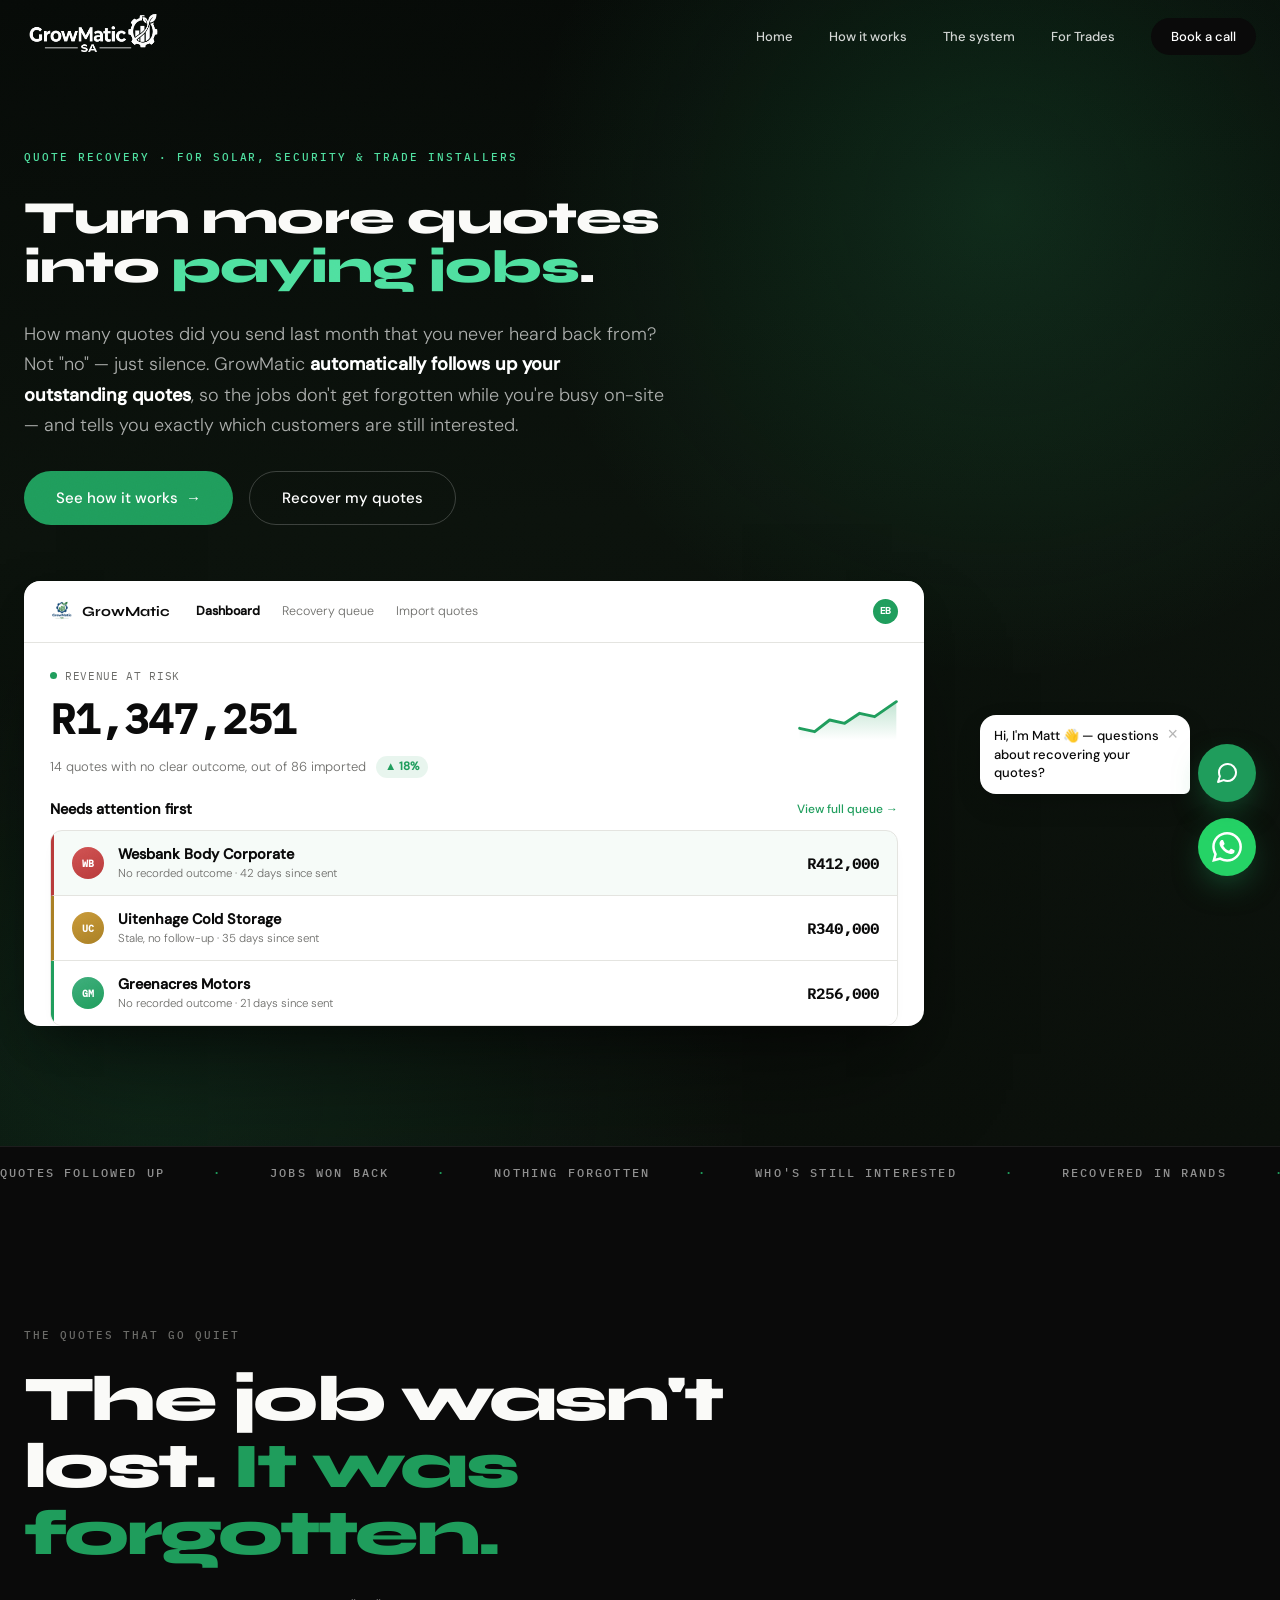
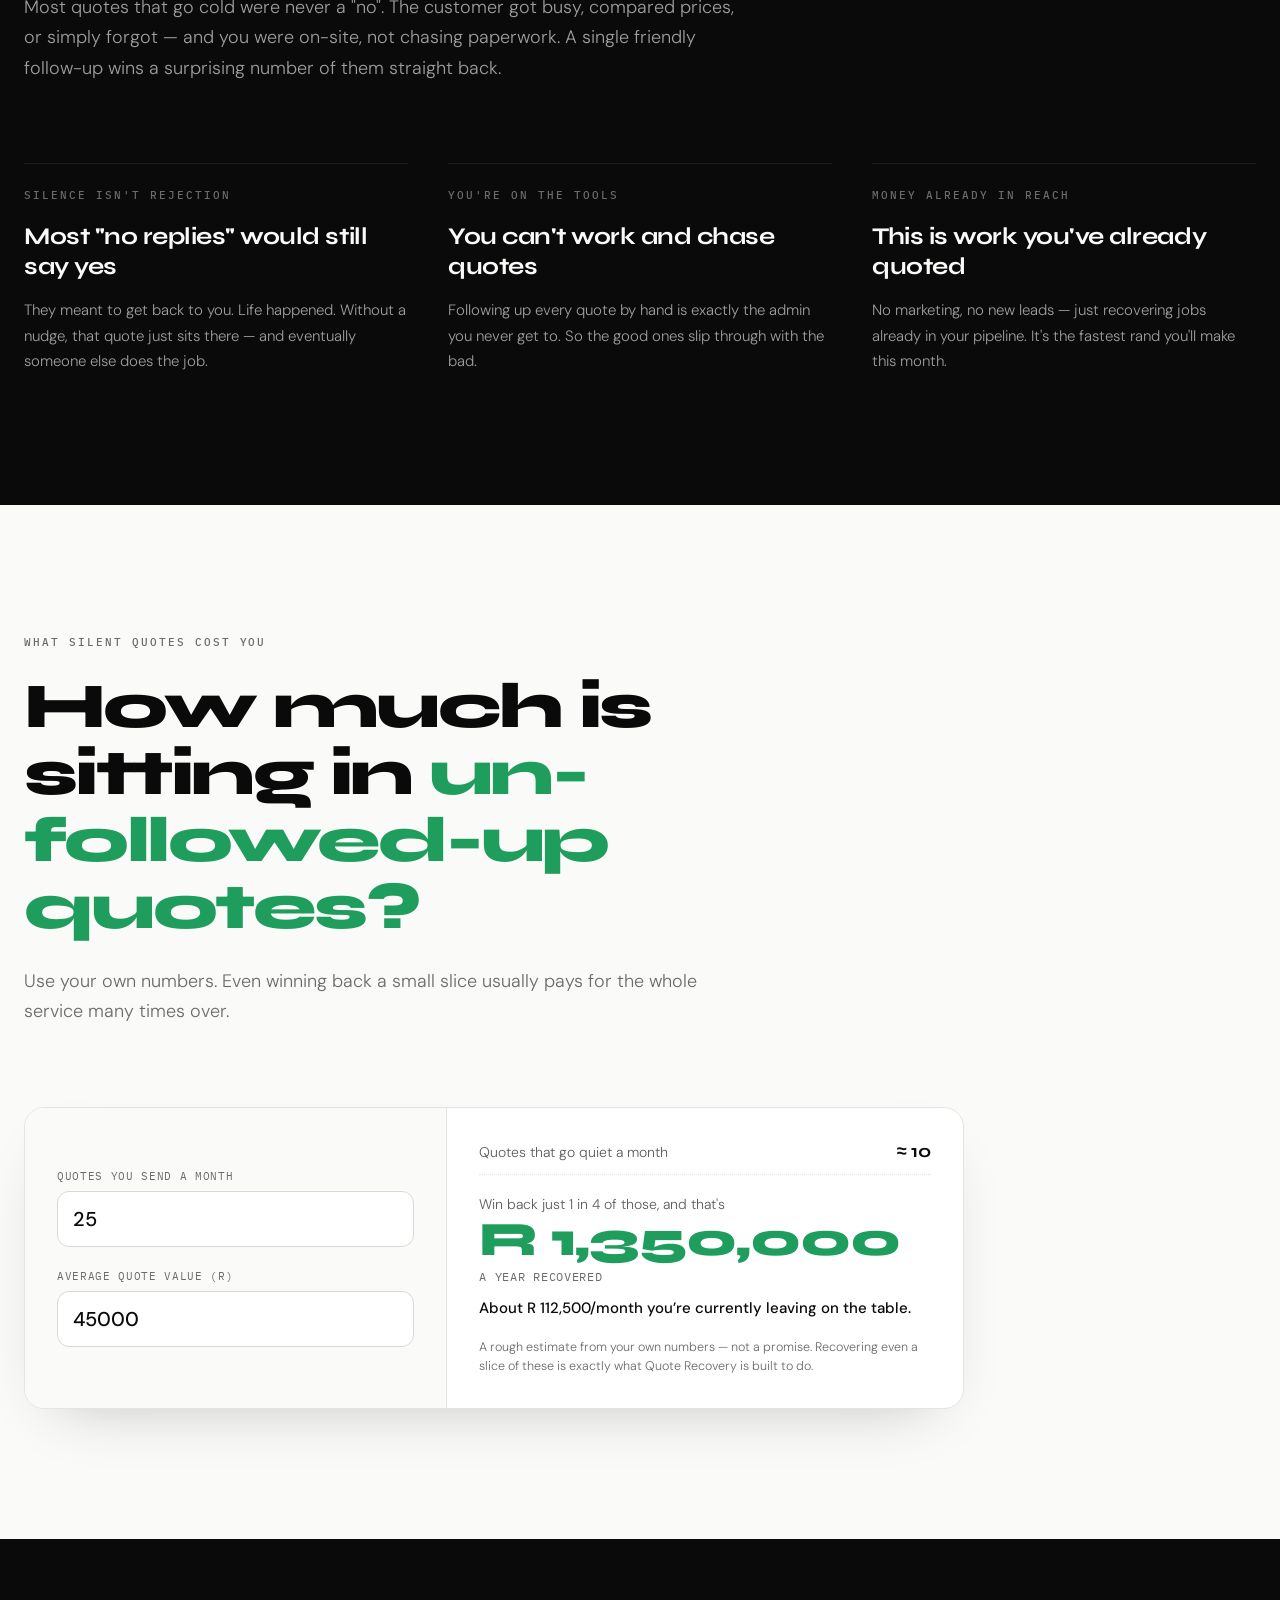
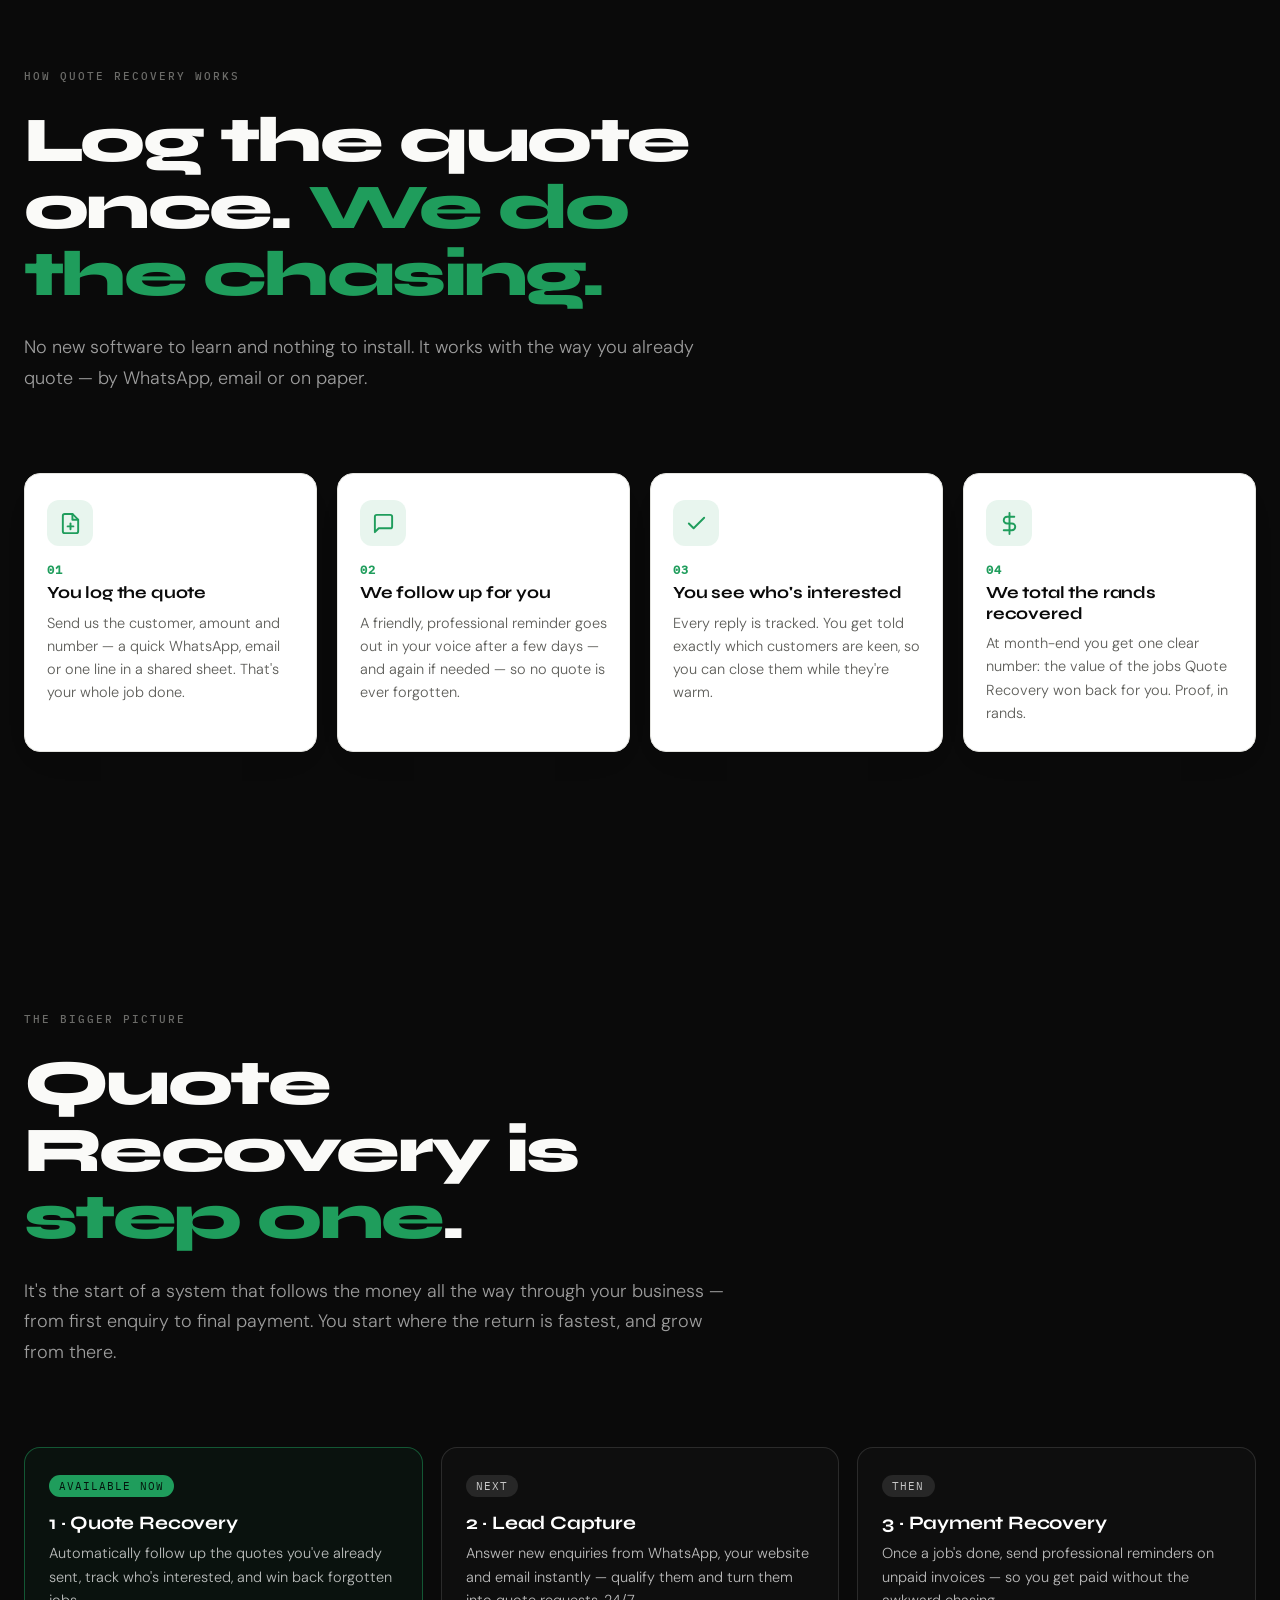
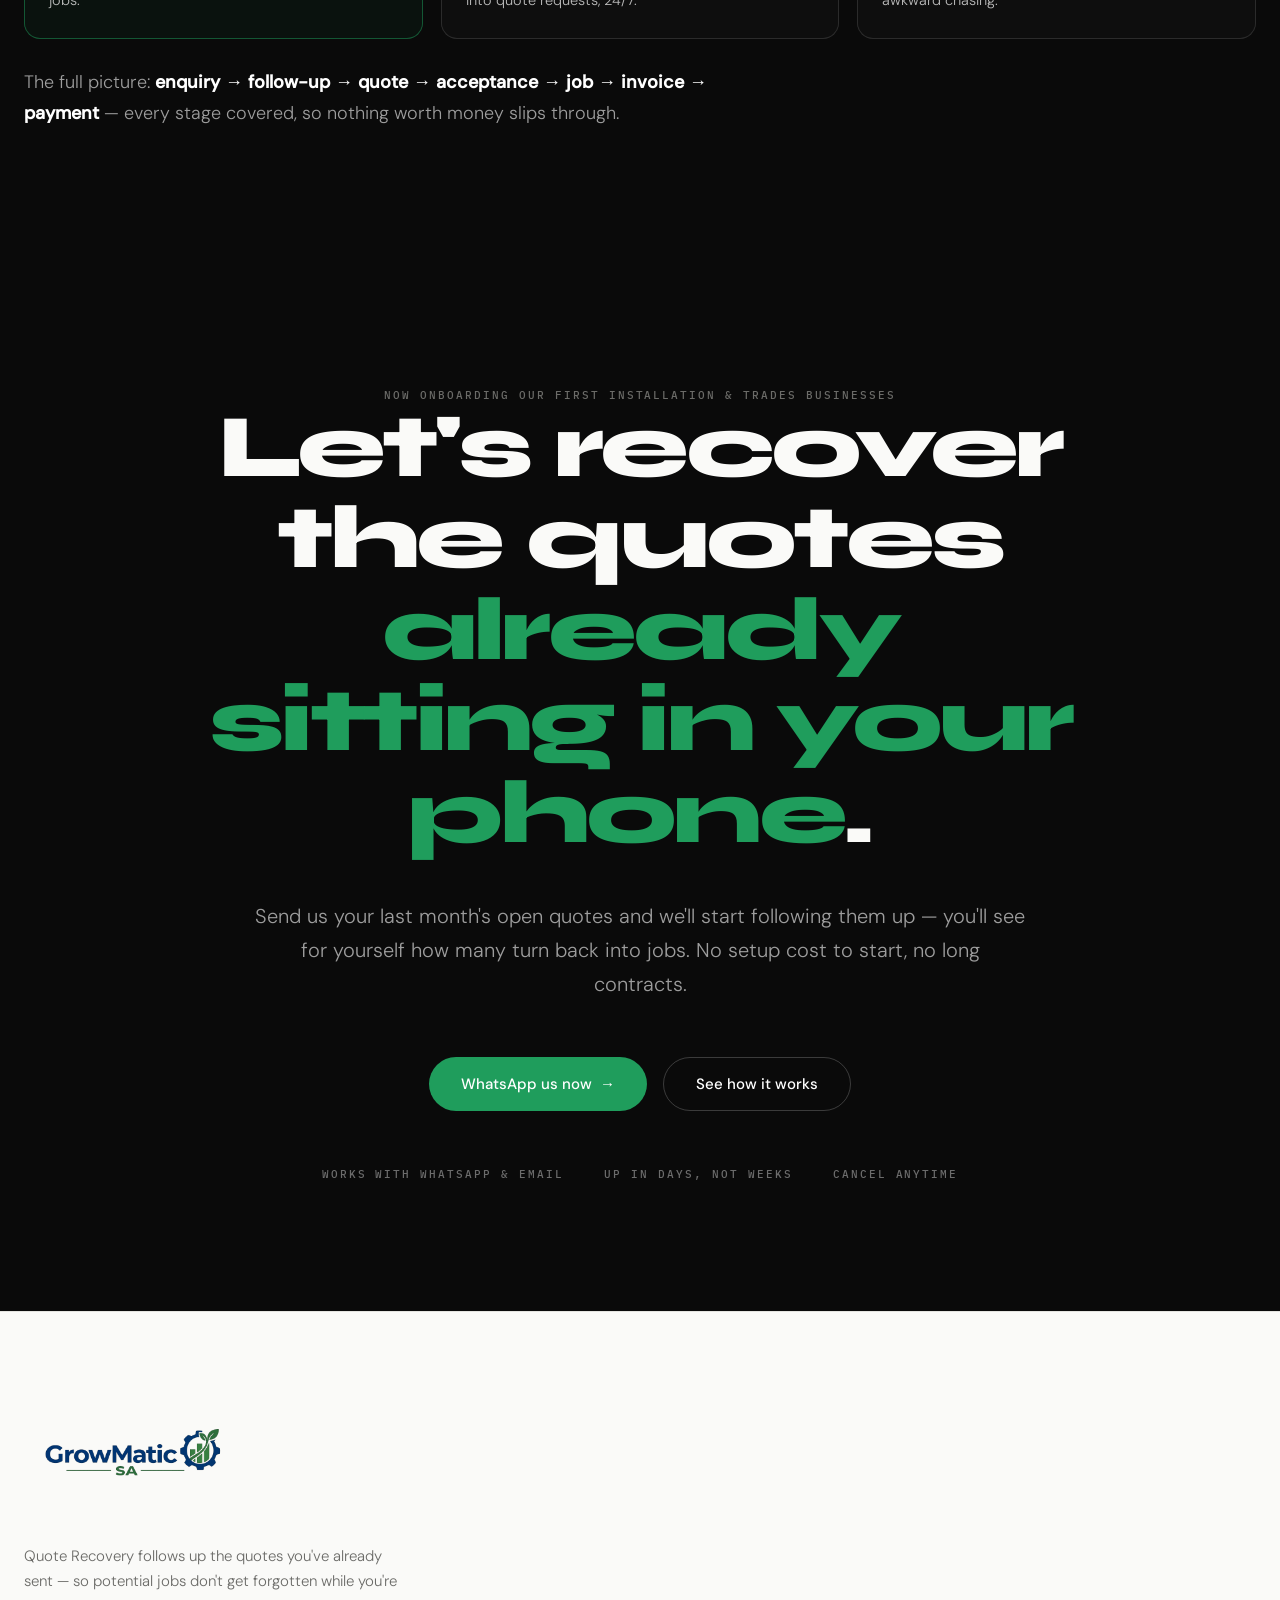
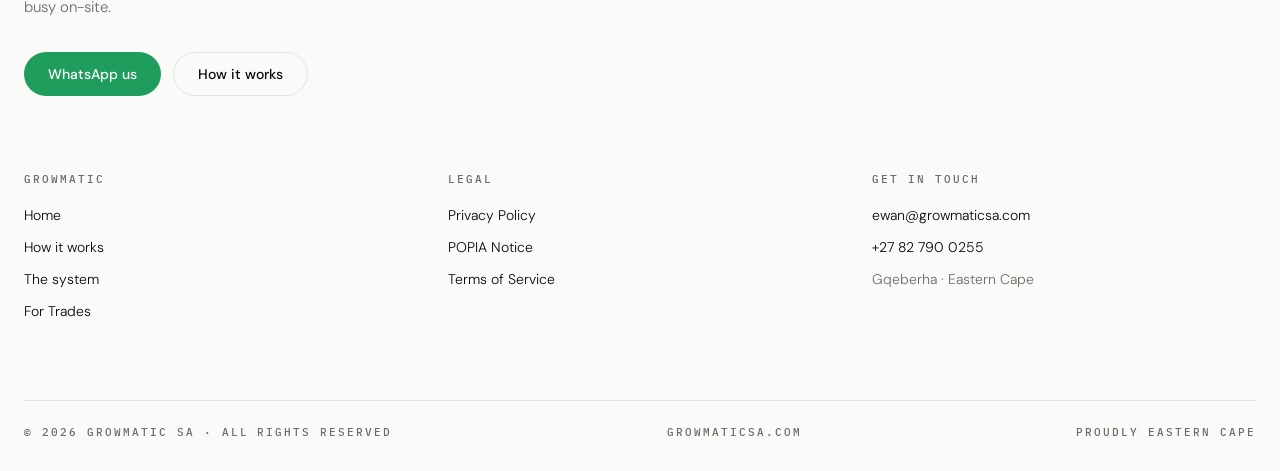
==== index.html @ 23cb5bc7 "Fix invisible bold text in hero subhead, lighten green accent on dark bg, add subtle float animation" ====
<!DOCTYPE html>
<html lang="en">
<head>
<meta charset="utf-8">
<meta name="viewport" content="width=device-width, initial-scale=1">
<title>GrowMatic SA — Turn More Quotes Into Paying Jobs</title>
<meta name="description" content="You send quotes and never hear back. GrowMatic automatically follows up your outstanding quotes so the jobs don't get forgotten while you're on-site — and shows you exactly which customers are still interested.">
<meta name="keywords" content="quote follow up, quote recovery, solar installer quotes, security CCTV quotes, gate automation quotes, air conditioning quotes, trades quotes South Africa, follow up unaccepted quotes, GrowMatic">
<link rel="canonical" href="https://growmaticsa.com/">
<meta property="og:title" content="Turn more quotes into paying jobs.">
<meta property="og:description" content="GrowMatic automatically follows up the quotes you've already sent — so potential jobs don't slip away while you're busy on-site.">
<meta property="og:type" content="website">
<meta property="og:url" content="https://growmaticsa.com/">
<meta property="og:image" content="https://growmaticsa.com/assets/logo-horizontal.png">
<meta property="og:image:width" content="1536">
<meta property="og:image:height" content="1024">
<meta name="twitter:card" content="summary_large_image">
<meta name="twitter:title" content="Turn more quotes into paying jobs.">
<meta name="twitter:description" content="GrowMatic automatically follows up the quotes you've already sent — so potential jobs don't slip away while you're busy on-site.">
<meta name="twitter:image" content="https://growmaticsa.com/assets/logo-horizontal.png">
<link rel="icon" href="assets/logo.png">
<link rel="stylesheet" href="styles.css?v=20260727a">
<style>
  /* Homepage-only additions (was quote-recovery-page-only). Everything else
     uses styles.css so it matches the rest of the site exactly. */

  /* Homepage hero: dark, moody base (was a flat pale-mint background) so the
     existing WebGL flow-field (#hero-canvas, soft emerald points) and the
     woven wave ribbon (#wave-canvas) actually read — both are near-invisible
     against a light background at the low alpha they're drawn with, which is
     why all that engineering was going unnoticed. A grain layer adds the
     textured, photographic depth a flat gradient can't. Scoped to .hero
     inside THIS page's own <style> tag only — trades.html has its own copy
     of the shared .hero/.hero-inner rules and is untouched by this. */
  .hero {
    background:
      radial-gradient(ellipse 55% 60% at 78% 18%, rgba(47,190,110,0.16), transparent 68%),
      radial-gradient(ellipse 65% 55% at 12% 96%, rgba(31,157,92,0.14), transparent 70%),
      linear-gradient(178deg, #060a07 0%, #0b120c 45%, #0a0f0a 100%);
  }
  .hero::after {
    content: ''; position: absolute; inset: 0; pointer-events: none; opacity: .05; mix-blend-mode: overlay;
    background-image: url("data:image/svg+xml;utf8,<svg xmlns='http://www.w3.org/2000/svg'><filter id='n'><feTurbulence type='fractalNoise' baseFrequency='0.85' numOctaves='2' stitchTiles='stitch'/></filter><rect width='100%25' height='100%25' filter='url(%23n)'/></svg>");
  }
  .hero .hero-inner { grid-template-columns: none; display: block; }
  .hero .hero-inner > div:first-child { max-width: 640px; display: block; }
  /* Lighter than the brand --green: the brand shade reads fine on the white
     dashboard card but is too close to the dark hero background for the
     eyebrow/accent text sitting directly on it. */
  .hero .eyebrow { color: #4fe0a0; }
  .hero .hero-inner h1 { font-size: clamp(1.9rem, 3.6vw, 3rem); letter-spacing: -0.02em; line-height: 1.07; color: var(--bg); }
  .hero .hero-inner h1 .accent { color: #4fe0a0; }
  .hero .hero-sub { font-size: 18px; margin-top: 26px; color: rgba(255,255,255,.66); }
  /* .hero-sub strong is var(--ink) (near-black) in styles.css, tuned for a
     light background elsewhere on the site — invisible against this hero's
     dark background (reported directly: "the black script... I can't see
     it"). */
  .hero .hero-sub strong { color: #fff; font-weight: 600; }
  .hero .hero-ctas { margin-top: 30px; }

  /* Nav reads dark-on-transparent by default (styles.css); before the user
     scrolls past this dark hero it needs to flip light. script.js already
     toggles a "scrolled" class at scrollY>20 for the existing blur/bg
     treatment, so this just piggybacks on that same class. Desktop only:
     below 860px the nav already forces an opaque --bg background regardless
     of scroll state (see styles.css's own mobile-nav comment), so the
     dark-ink logo/links there are already correct and must stay untouched. */
  @media (min-width: 861px) {
    .nav:not(.scrolled) .nav-logo img { filter: brightness(0) invert(1); }
    .nav:not(.scrolled) .nav-links > a:not(.btn-nav) { color: rgba(255,255,255,.82); }
  }

  .qsteps { display: grid; grid-template-columns: repeat(4, 1fr); gap: 20px; }
  .qstep { background: #fff; border: 1px solid #e4e4e0; border-radius: 16px; padding: 26px 22px; box-shadow: 0 14px 34px -24px rgba(10,10,10,.25); transition: transform .15s ease, box-shadow .15s ease; }
  .qstep:hover { transform: translateY(-3px); box-shadow: 0 24px 46px -26px rgba(10,10,10,.3); }
  .qstep .qico { width: 46px; height: 46px; border-radius: 12px; background: rgba(31,157,92,.1); display: flex; align-items: center; justify-content: center; color: #1f9d5c; margin-bottom: 16px; }
  .qstep .qico svg { width: 23px; height: 23px; }
  .qstep .qnum { font-family: 'IBM Plex Mono', monospace; font-size: 12px; color: #1f9d5c; font-weight: 600; letter-spacing: .08em; }
  .qstep h3 { font-family: 'Syne', sans-serif; font-weight: 700; font-size: 17px; margin: 6px 0 8px; color: #0a0a0a; letter-spacing: -.01em; line-height: 1.2; }
  .qstep p { margin: 0; color: #5c5c58; font-size: 14.5px; line-height: 1.6; }
  @media (max-width: 900px){ .qsteps { grid-template-columns: 1fr 1fr; } }
  @media (max-width: 560px){ .qsteps { grid-template-columns: 1fr; } }

  /* "Recovered" flag under the hero phone conversation */
  .recovered-flag { display: inline-flex; align-items: center; gap: 8px; margin-top: 14px; font-family: 'IBM Plex Mono', monospace; font-size: 12px; letter-spacing: .06em; text-transform: uppercase; color: #1f9d5c; background: rgba(31,157,92,.12); border: 1px solid rgba(31,157,92,.28); border-radius: 999px; padding: 7px 14px; }

  /* Stage ladder */
  .stages { display: grid; grid-template-columns: repeat(3, 1fr); gap: 18px; }
  .stage { position: relative; border: 1px solid rgba(255,255,255,.12); border-radius: 16px; padding: 26px 24px; background: rgba(255,255,255,.02); }
  .stage.live { border-color: rgba(31,157,92,.5); background: rgba(31,157,92,.06); }
  .stage .badge { display: inline-block; font-family: 'IBM Plex Mono', monospace; font-size: 10.5px; letter-spacing: .1em; text-transform: uppercase; padding: 4px 10px; border-radius: 999px; margin-bottom: 14px; }
  .stage.live .badge { background: #1f9d5c; color: #04140c; }
  .stage.soon .badge { background: rgba(255,255,255,.1); color: rgba(255,255,255,.75); }
  .stage h3 { font-family: 'Syne', sans-serif; font-weight: 700; font-size: 19px; margin: 0 0 8px; color: #fff; letter-spacing: -.01em; }
  .stage p { margin: 0; color: rgba(255,255,255,.72); font-size: 14.5px; line-height: 1.6; }
  @media (max-width: 820px){ .stages { grid-template-columns: 1fr; } }

  /* Hero dashboard preview — a floating UI card (no device bezel: laptop/
     phone frames around a screenshot are the single most overused SaaS-
     template trope, and a plain bezel was reading as generic/cheap no
     matter how the content inside was polished). Presented as the real app
     UI itself, now the hero's full-width visual anchor below the headline
     (previously squeezed into a side column) so it reads as the main event
     rather than a decoration. */
  .laptop-wrap { margin-top: 56px; }
  .laptop {
    position: relative; width: 100%; max-width: 900px;
    background: #fff; border-radius: 16px; overflow: hidden;
    box-shadow:
      0 60px 100px -32px rgba(0,0,0,.55),
      0 20px 40px -18px rgba(0,0,0,.4),
      0 0 0 1px rgba(10,10,10,.05);
  }
  /* Same gentle floatY treatment the site already uses on the trades-page
     phone mockup (styles.css .phone-body) -- reusing an established motion
     rather than introducing a new one so it reads as part of the same
     design system. Respects reduced-motion like every other animation here. */
  @media (prefers-reduced-motion: no-preference) {
    .laptop { animation: floatY 7s ease-in-out infinite; }
  }
  .laptop::before {
    /* Faint edge-lit rim so the card reads as raised glass, not a flat cutout. */
    content: ''; position: absolute; inset: 0; border-radius: inherit; pointer-events: none;
    box-shadow: inset 0 1px 0 rgba(255,255,255,.6);
  }
  .laptop-screen { display: flex; flex-direction: column; }

  .dash-topbar { display: flex; align-items: center; gap: 26px; padding: 18px 26px; border-bottom: 1px solid var(--border); flex-shrink: 0; }
  .dash-brand { display: flex; align-items: center; gap: 8px; flex-shrink: 0; }
  .dash-brand img { width: 24px; height: 24px; }
  .dash-brand span { font-family: 'Syne', sans-serif; font-weight: 700; font-size: 14px; color: var(--ink); }
  .dash-topnav { display: flex; gap: 22px; flex: 1; }
  .dash-topnav span { font-size: 12.5px; color: var(--gray); }
  .dash-topnav span.active { color: var(--ink); font-weight: 600; }
  .dash-avatar {
    width: 32px; height: 32px; border-radius: 50%; color: #fff; flex-shrink: 0;
    font-family: 'IBM Plex Mono', monospace; font-size: 10px; font-weight: 600;
    display: flex; align-items: center; justify-content: center;
  }
  .dash-avatar.you { width: 25px; height: 25px; background: var(--green); font-size: 9.5px; font-weight: 700; font-family: inherit; }
  .dash-avatar.high { background: linear-gradient(155deg,#d15353,#b83a3a); }
  .dash-avatar.med { background: linear-gradient(155deg,#c99a3a,#a97f24); }
  .dash-avatar.low { background: linear-gradient(155deg,#3fae7c,#1f9d5c); }

  .dash-main { flex: 1; min-height: 0; padding: 26px 26px 0; }
  .dash-eyebrow {
    display: flex; align-items: center; gap: 8px;
    font-family: 'IBM Plex Mono', monospace; font-size: 11px; text-transform: uppercase;
    letter-spacing: .06em; color: var(--gray); margin: 0 0 8px;
  }
  .dash-live-dot {
    width: 7px; height: 7px; border-radius: 50%; background: var(--green);
    box-shadow: 0 0 0 0 rgba(31,157,92,.5);
  }
  @media (prefers-reduced-motion: no-preference) {
    .dash-live-dot { animation: live-pulse 2.2s infinite; }
  }
  .dash-figrow { display: flex; align-items: flex-end; justify-content: space-between; gap: 16px; }
  .dash-figure { font-family: 'IBM Plex Mono', monospace; font-weight: 600; font-size: 42px; letter-spacing: -0.01em; color: var(--ink); margin: 0; }
  .dash-spark { flex-shrink: 0; margin-bottom: 6px; width: 100px; height: 40px; }
  .dash-figuresub { display: flex; align-items: center; gap: 10px; font-size: 13px; color: var(--gray); margin: 10px 0 22px; line-height: 1.4; }
  .dash-delta {
    display: inline-flex; align-items: center; gap: 4px; font-weight: 600; color: var(--green);
    background: rgba(31,157,92,.1); padding: 3px 9px; border-radius: 99px; font-size: 11.5px; flex-shrink: 0;
  }

  .dash-listhead { display: flex; align-items: center; justify-content: space-between; margin-bottom: 12px; }
  .dash-listhead .t { font-size: 14.5px; font-weight: 600; color: var(--ink); }
  .dash-listhead .l { font-size: 12px; color: var(--green); font-weight: 500; }

  .dash-rows { border: 1px solid var(--border); border-radius: 12px; overflow: hidden; box-shadow: 0 6px 16px -12px rgba(10,10,10,.18); }
  .dash-row {
    display: flex; align-items: center; gap: 14px; padding: 14px 18px;
    border-bottom: 1px solid var(--border); border-left: 3px solid transparent; background: #fff;
  }
  .dash-row:first-child { background: rgba(31,157,92,.04); border-left-color: #b83a3a; }
  .dash-row:nth-child(2) { border-left-color: #a97f24; }
  .dash-row:nth-child(3) { border-left-color: var(--green); }
  .dash-row:last-child { border-bottom: none; }
  .dash-row .info { flex: 1; min-width: 0; }
  .dash-row .name { font-size: 14.5px; font-weight: 600; color: var(--ink); }
  .dash-row .meta { font-size: 11.5px; color: var(--gray); margin-top: 3px; }
  .dash-row .val { font-family: 'IBM Plex Mono', monospace; font-size: 14.5px; font-weight: 600; color: var(--ink); flex-shrink: 0; }

  /* Below ~640px the card's rendered width drops back to roughly what it
     was before this pass widened it for desktop (~900px cap) -- without
     this, the topbar's brand + 3 nav items + avatar overflow the narrow
     card and get clipped by .laptop's overflow:hidden (verified visually:
     "Import quotes" and the last row's rand value were cut off flush
     against the card edge on a 390px viewport). */
  @media (max-width: 640px) {
    .dash-topbar { gap: 10px; padding: 12px 14px; }
    .dash-brand span { font-size: 11px; }
    .dash-brand img { width: 16px; height: 16px; }
    .dash-topnav { gap: 9px; }
    .dash-topnav span { font-size: 8.5px; }
    .dash-avatar { width: 22px; height: 22px; font-size: 8px; }
    .dash-avatar.you { width: 18px; height: 18px; font-size: 7px; }
    .dash-main { padding: 16px 14px 0; }
    .dash-eyebrow { font-size: 9px; }
    .dash-figure { font-size: 24px; }
    .dash-spark { width: 52px; height: 22px; }
    .dash-figuresub { font-size: 10px; margin: 8px 0 14px; }
    .dash-delta { font-size: 9px; }
    .dash-listhead .t { font-size: 11px; }
    .dash-listhead .l { font-size: 9px; }
    .dash-row { padding: 9px 10px; gap: 8px; }
    .dash-row .name { font-size: 10.5px; }
    .dash-row .meta { font-size: 8px; }
    .dash-row .val { font-size: 10.5px; }
  }
</style>
</head>
<body>

<nav class="nav" id="nav">
  <div class="nav-inner">
    <a href="/" class="nav-logo"><img src="assets/logo-horizontal.png" alt="GrowMatic SA"></a>
    <button class="nav-toggle" id="nav-toggle" aria-label="Menu" aria-expanded="false" aria-controls="nav-links">
      <span></span><span></span><span></span>
    </button>
    <div class="nav-links" id="nav-links">
      <a href="/">Home</a>
      <a href="#how">How it works</a>
      <a href="#stages">The system</a>
      <a href="trades.html">For Trades</a>
      <a href="https://wa.me/27827900255?text=Hi!%20I%20send%20quotes%20and%20want%20to%20stop%20losing%20the%20ones%20that%20go%20quiet." class="btn-nav wa-call" target="_blank" rel="noopener noreferrer">Book a call</a>
    </div>
  </div>
</nav>

<!-- HERO -->
<section class="hero">
  <div class="hero-inner">
    <div>
      <div class="eyebrow">Quote Recovery · for solar, security &amp; trade installers</div>
      <h1>Turn more quotes into <span class="accent">paying jobs</span>.</h1>
      <p class="hero-sub">How many quotes did you send last month that you never heard back from? Not "no" — just silence. GrowMatic <strong>automatically follows up your outstanding quotes</strong>, so the jobs don't get forgotten while you're busy on-site — and tells you exactly which customers are still interested.</p>
      <div class="hero-ctas">
        <a href="#how" class="btn-primary">See how it works <span>→</span></a>
        <a href="https://wa.me/27827900255?text=Hi!%20I'd%20like%20to%20recover%20the%20quotes%20that%20go%20quiet%20on%20me." class="btn-outline" target="_blank" rel="noopener noreferrer">Recover my quotes</a>
      </div>
    </div>

    <div class="laptop-wrap">
      <div class="laptop">
          <div class="laptop-screen">
            <div class="dash-topbar">
              <div class="dash-brand"><img src="assets/logo.png" alt=""><span>GrowMatic</span></div>
              <div class="dash-topnav">
                <span class="active">Dashboard</span>
                <span>Recovery queue</span>
                <span>Import quotes</span>
              </div>
              <div class="dash-avatar you">EB</div>
            </div>
            <div class="dash-main">
              <p class="dash-eyebrow"><span class="dash-live-dot"></span> Revenue at risk</p>
              <div class="dash-figrow">
                <p class="dash-figure">R1,347,251</p>
                <svg class="dash-spark" width="58" height="24" viewBox="0 0 58 24" fill="none">
                  <defs>
                    <linearGradient id="sparkFill" x1="0" y1="0" x2="0" y2="1">
                      <stop offset="0%" stop-color="#1f9d5c" stop-opacity=".28"/>
                      <stop offset="100%" stop-color="#1f9d5c" stop-opacity="0"/>
                    </linearGradient>
                  </defs>
                  <path d="M0 17 L9 19 L18 12 L27 14 L36 8 L45 10 L58 1 L58 24 L0 24 Z" fill="url(#sparkFill)"/>
                  <path d="M0 17 L9 19 L18 12 L27 14 L36 8 L45 10 L58 1" stroke="#1f9d5c" stroke-width="1.75" stroke-linecap="round" stroke-linejoin="round" fill="none"/>
                </svg>
              </div>
              <p class="dash-figuresub">14 quotes with no clear outcome, out of 86 imported <span class="dash-delta">▲ 18%</span></p>
              <div class="dash-listhead">
                <span class="t">Needs attention first</span>
                <span class="l">View full queue →</span>
              </div>
              <div class="dash-rows">
                <div class="dash-row">
                  <div class="dash-avatar high">WB</div>
                  <div class="info"><div class="name">Wesbank Body Corporate</div><div class="meta">No recorded outcome · 42 days since sent</div></div>
                  <div class="val">R412,000</div>
                </div>
                <div class="dash-row">
                  <div class="dash-avatar med">UC</div>
                  <div class="info"><div class="name">Uitenhage Cold Storage</div><div class="meta">Stale, no follow-up · 35 days since sent</div></div>
                  <div class="val">R340,000</div>
                </div>
                <div class="dash-row">
                  <div class="dash-avatar low">GM</div>
                  <div class="info"><div class="name">Greenacres Motors</div><div class="meta">No recorded outcome · 21 days since sent</div></div>
                  <div class="val">R256,000</div>
                </div>
              </div>
            </div>
          </div>
      </div>
    </div>
  </div>
</section>

<div class="marquee">
  <div class="marquee-track">
    <div class="marquee-group">
      <span>Quotes followed up</span><span class="dot">·</span><span>Jobs won back</span><span class="dot">·</span><span>Nothing forgotten</span><span class="dot">·</span><span>Who's still interested</span><span class="dot">·</span><span>Recovered in rands</span><span class="dot">·</span>
    </div>
    <div class="marquee-group">
      <span>Quotes followed up</span><span class="dot">·</span><span>Jobs won back</span><span class="dot">·</span><span>Nothing forgotten</span><span class="dot">·</span><span>Who's still interested</span><span class="dot">·</span><span>Recovered in rands</span><span class="dot">·</span>
    </div>
  </div>
</div>

<!-- PROBLEM -->
<section class="section section-dark">
  <div class="wrap">
    <div class="section-head" style="max-width:740px">
      <div class="eyebrow accent">The quotes that go quiet</div>
      <h2>The job wasn't lost. <span class="accent">It was forgotten.</span></h2>
      <p class="section-sub">Most quotes that go cold were never a "no". The customer got busy, compared prices, or simply forgot — and you were on-site, not chasing paperwork. A single friendly follow-up wins a surprising number of them straight back.</p>
    </div>
    <div class="grid grid-3">
      <div class="card-dark">
        <div class="hr"></div>
        <div class="eyebrow accent">Silence isn't rejection</div>
        <h3>Most "no replies" would still say yes</h3>
        <p>They meant to get back to you. Life happened. Without a nudge, that quote just sits there — and eventually someone else does the job.</p>
      </div>
      <div class="card-dark">
        <div class="hr"></div>
        <div class="eyebrow accent">You're on the tools</div>
        <h3>You can't work and chase quotes</h3>
        <p>Following up every quote by hand is exactly the admin you never get to. So the good ones slip through with the bad.</p>
      </div>
      <div class="card-dark">
        <div class="hr"></div>
        <div class="eyebrow accent">Money already in reach</div>
        <h3>This is work you've already quoted</h3>
        <p>No marketing, no new leads — just recovering jobs already in your pipeline. It's the fastest rand you'll make this month.</p>
      </div>
    </div>
  </div>
</section>

<!-- RECOVERED-REVENUE CALCULATOR -->
<section class="section section-light" id="cost">
  <div class="wrap">
    <div class="section-head" style="max-width:720px">
      <div class="eyebrow">What silent quotes cost you</div>
      <h2>How much is sitting in <span class="accent">un-followed-up quotes?</span></h2>
      <p class="section-sub">Use your own numbers. Even winning back a small slice usually pays for the whole service many times over.</p>
    </div>
    <div class="calc">
      <div class="calc-inputs">
        <div class="calc-field">
          <label for="q">Quotes you send a month</label>
          <input id="q" type="number" min="0" max="500" value="25" inputmode="numeric">
        </div>
        <div class="calc-field">
          <label for="qval">Average quote value (R)</label>
          <input id="qval" type="number" min="0" step="500" value="45000" inputmode="numeric">
        </div>
      </div>
      <div class="calc-out">
        <div class="calc-line"><span>Quotes that go quiet a month</span><b id="o-silent">≈ 8</b></div>
        <div class="calc-big">
          <span>Win back just 1 in 4 of those, and that's</span>
          <strong id="o-year">R0</strong>
          <em>a year recovered</em>
        </div>
        <div class="calc-sub" id="o-mo">About R0/month you're currently leaving on the table.</div>
        <p class="calc-note">A rough estimate from your own numbers — not a promise. Recovering even a slice of these is exactly what Quote Recovery is built to do.</p>
      </div>
    </div>
  </div>
</section>

<!-- HOW IT WORKS -->
<section class="section section-dark" id="how">
  <div class="wrap">
    <div class="section-head" style="max-width:760px">
      <div class="eyebrow">How Quote Recovery works</div>
      <h2>Log the quote once. <span class="accent">We do the chasing.</span></h2>
      <p class="section-sub">No new software to learn and nothing to install. It works with the way you already quote — by WhatsApp, email or on paper.</p>
    </div>
    <div class="qsteps">
      <div class="qstep">
        <div class="qico"><svg viewBox="0 0 24 24" fill="none" stroke="currentColor" stroke-width="2" stroke-linecap="round" stroke-linejoin="round"><path d="M14 2H6a2 2 0 0 0-2 2v16a2 2 0 0 0 2 2h12a2 2 0 0 0 2-2V8z"></path><polyline points="14 2 14 8 20 8"></polyline><line x1="12" y1="18" x2="12" y2="12"></line><line x1="9" y1="15" x2="15" y2="15"></line></svg></div>
        <div class="qnum">01</div>
        <h3>You log the quote</h3>
        <p>Send us the customer, amount and number — a quick WhatsApp, email or one line in a shared sheet. That's your whole job done.</p>
      </div>
      <div class="qstep">
        <div class="qico"><svg viewBox="0 0 24 24" fill="none" stroke="currentColor" stroke-width="2" stroke-linecap="round" stroke-linejoin="round"><path d="M21 15a2 2 0 0 1-2 2H7l-4 4V5a2 2 0 0 1 2-2h14a2 2 0 0 1 2 2z"></path></svg></div>
        <div class="qnum">02</div>
        <h3>We follow up for you</h3>
        <p>A friendly, professional reminder goes out in your voice after a few days — and again if needed — so no quote is ever forgotten.</p>
      </div>
      <div class="qstep">
        <div class="qico"><svg viewBox="0 0 24 24" fill="none" stroke="currentColor" stroke-width="2" stroke-linecap="round" stroke-linejoin="round"><path d="M20 6L9 17l-5-5"></path></svg></div>
        <div class="qnum">03</div>
        <h3>You see who's interested</h3>
        <p>Every reply is tracked. You get told exactly which customers are keen, so you can close them while they're warm.</p>
      </div>
      <div class="qstep">
        <div class="qico"><svg viewBox="0 0 24 24" fill="none" stroke="currentColor" stroke-width="2" stroke-linecap="round" stroke-linejoin="round"><line x1="12" y1="1" x2="12" y2="23"></line><path d="M17 5H9.5a3.5 3.5 0 0 0 0 7h5a3.5 3.5 0 0 1 0 7H6"></path></svg></div>
        <div class="qnum">04</div>
        <h3>We total the rands recovered</h3>
        <p>At month-end you get one clear number: the value of the jobs Quote Recovery won back for you. Proof, in rands.</p>
      </div>
    </div>
  </div>
</section>

<!-- THE SYSTEM / STAGES -->
<section class="section section-dark" id="stages">
  <div class="wrap">
    <div class="section-head" style="max-width:760px">
      <div class="eyebrow accent">The bigger picture</div>
      <h2>Quote Recovery is <span class="accent">step one</span>.</h2>
      <p class="section-sub">It's the start of a system that follows the money all the way through your business — from first enquiry to final payment. You start where the return is fastest, and grow from there.</p>
    </div>
    <div class="stages">
      <div class="stage live">
        <span class="badge">Available now</span>
        <h3>1 · Quote Recovery</h3>
        <p>Automatically follow up the quotes you've already sent, track who's interested, and win back forgotten jobs.</p>
      </div>
      <div class="stage soon">
        <span class="badge">Next</span>
        <h3>2 · Lead Capture</h3>
        <p>Answer new enquiries from WhatsApp, your website and email instantly — qualify them and turn them into quote requests, 24/7.</p>
      </div>
      <div class="stage soon">
        <span class="badge">Then</span>
        <h3>3 · Payment Recovery</h3>
        <p>Once a job's done, send professional reminders on unpaid invoices — so you get paid without the awkward chasing.</p>
      </div>
    </div>
    <p class="section-sub" style="margin-top:28px; max-width:760px">The full picture: <strong style="color:#fff">enquiry → follow-up → quote → acceptance → job → invoice → payment</strong> — every stage covered, so nothing worth money slips through.</p>
  </div>
</section>

<!-- CTA -->
<section class="section section-dark cta-section" id="pricing">
  <div class="wrap">
    <div class="cta-inner">
      <div class="eyebrow accent">Now onboarding our first installation &amp; trades businesses</div>
      <h2 class="heading-xl">Let's recover the quotes <span class="accent">already sitting in your phone</span>.</h2>
      <p class="cta-sub">Send us your last month's open quotes and we'll start following them up — you'll see for yourself how many turn back into jobs. No setup cost to start, no long contracts.</p>
      <div class="cta-ctas">
        <a href="https://wa.me/27827900255?text=Hi!%20I%20want%20GrowMatic%20to%20follow%20up%20my%20outstanding%20quotes." class="btn-primary wa-call" target="_blank" rel="noopener noreferrer">WhatsApp us now <span>→</span></a>
        <a href="#how" class="btn-outline">See how it works</a>
      </div>
      <div class="cta-tags">
        <span>Works with WhatsApp &amp; email</span>
        <span>Up in days, not weeks</span>
        <span>Cancel anytime</span>
      </div>
    </div>
  </div>
</section>

<footer class="footer">
  <div class="wrap">
    <div class="footer-top">
      <div>
        <img src="assets/logo-horizontal.png" alt="GrowMatic SA" class="footer-logo">
        <p>Quote Recovery follows up the quotes you've already sent — so potential jobs don't get forgotten while you're busy on-site.</p>
        <div class="footer-ctas">
          <a href="https://wa.me/27827900255?text=Hi!%20I%20want%20GrowMatic%20to%20follow%20up%20my%20outstanding%20quotes." class="btn-primary-sm wa-call" target="_blank" rel="noopener noreferrer">WhatsApp us</a>
          <a href="#how" class="btn-outline-sm">How it works</a>
        </div>
      </div>
      <div class="footer-cols">
        <div>
          <div class="eyebrow">GrowMatic</div>
          <div class="footer-links">
            <a href="/">Home</a>
            <a href="#how">How it works</a>
            <a href="#stages">The system</a>
            <a href="trades.html">For Trades</a>
          </div>
        </div>
        <div>
          <div class="eyebrow">Legal</div>
          <div class="footer-links">
            <a href="privacy.html">Privacy Policy</a>
            <a href="popia.html">POPIA Notice</a>
            <a href="terms.html">Terms of Service</a>
          </div>
        </div>
        <div>
          <div class="eyebrow">Get in touch</div>
          <div class="footer-links">
            <a href="mailto:ewan@growmaticsa.com">ewan@growmaticsa.com</a>
            <a href="https://wa.me/27827900255" class="wa-general" target="_blank" rel="noopener noreferrer">+27 82 790 0255</a>
            <span class="muted">Gqeberha · Eastern Cape</span>
          </div>
        </div>
      </div>
    </div>
    <div class="footer-bottom">
      <span>© 2026 GrowMatic SA · All rights reserved</span>
      <span>growmaticsa.com</span>
      <span>Proudly Eastern Cape</span>
    </div>
  </div>
</footer>

<a href="https://wa.me/27827900255?text=Hi!%20I%20want%20GrowMatic%20to%20follow%20up%20my%20outstanding%20quotes." class="wa-float wa-general" id="wa-float-btn" target="_blank" rel="noopener noreferrer" aria-label="WhatsApp us">
  <svg width="30" height="30" viewBox="0 0 24 24" fill="#ffffff" aria-hidden="true"><path d="M17.472 14.382c-.297-.149-1.758-.867-2.03-.967-.273-.099-.471-.148-.67.15-.197.297-.767.966-.94 1.164-.173.199-.347.223-.644.075-.297-.15-1.255-.463-2.39-1.475-.883-.788-1.48-1.761-1.653-2.059-.173-.297-.018-.458.13-.606.134-.133.298-.347.446-.52.149-.174.198-.298.298-.497.099-.198.05-.371-.025-.52-.075-.149-.669-1.612-.916-2.207-.242-.579-.487-.5-.669-.51-.173-.008-.371-.01-.57-.01-.198 0-.52.074-.792.372-.272.297-1.04 1.016-1.04 2.479 0 1.462 1.065 2.875 1.213 3.074.149.198 2.096 3.2 5.077 4.487.709.306 1.262.489 1.694.625.712.227 1.36.195 1.871.118.571-.085 1.758-.719 2.006-1.413.248-.694.248-1.289.173-1.413-.074-.124-.272-.198-.57-.347m-5.421 7.403h-.004a9.87 9.87 0 01-5.031-1.378l-.361-.214-3.741.982.998-3.648-.235-.374a9.86 9.86 0 01-1.51-5.26c.001-5.45 4.436-9.884 9.888-9.884 2.64 0 5.122 1.03 6.988 2.898a9.825 9.825 0 012.893 6.994c-.003 5.45-4.437 9.884-9.885 9.884m8.413-18.297A11.815 11.815 0 0012.05 0C5.495 0 .16 5.335.157 11.892c0 2.096.547 4.142 1.588 5.945L.057 24l6.305-1.654a11.882 11.882 0 005.683 1.448h.005c6.554 0 11.89-5.335 11.893-11.893a11.821 11.821 0 00-3.48-8.413Z"></path></svg>
</a>

<!-- Matt — the site chat assistant (shared widget, styles in styles.css, logic in chat-widget.js) -->
<div class="chat-teaser" id="chat-teaser" hidden>
  <button type="button" id="chat-teaser-open">Hi, I'm Matt 👋 — questions about recovering your quotes?</button>
  <button type="button" id="chat-teaser-dismiss" aria-label="Dismiss">&times;</button>
</div>

<button type="button" class="chat-launcher" id="chat-launcher" aria-label="Chat with Matt" aria-expanded="false">
  <svg class="icon-bubble" width="24" height="24" viewBox="0 0 24 24" fill="none" stroke="#fff" stroke-width="2" stroke-linecap="round" stroke-linejoin="round"><path d="M21 11.5a8.38 8.38 0 0 1-.9 3.8 8.5 8.5 0 0 1-7.6 4.7 8.38 8.38 0 0 1-3.8-.9L3 21l1.9-5.7a8.38 8.38 0 0 1-.9-3.8 8.5 8.5 0 0 1 4.7-7.6 8.38 8.38 0 0 1 3.8-.9h.5a8.48 8.48 0 0 1 8 8v.5z"></path></svg>
  <svg class="icon-close" width="22" height="22" viewBox="0 0 24 24" fill="none" stroke="#fff" stroke-width="2" stroke-linecap="round" stroke-linejoin="round"><line x1="18" y1="6" x2="6" y2="18"></line><line x1="6" y1="6" x2="18" y2="18"></line></svg>
</button>

<div class="chat-panel" id="chat-panel" role="dialog" aria-label="Chat with Matt" hidden>
  <div class="chat-panel-header">
    <div class="chat-avatar"><img src="assets/logo.png" alt=""><span class="chat-status-dot"></span></div>
    <div>
      <div class="chat-panel-name">Matt</div>
      <div class="chat-panel-sub">GrowMatic SA &middot; usually replies in seconds</div>
    </div>
  </div>
  <div class="chat-messages" id="chat-messages"></div>
  <div class="chat-escalation" id="chat-escalation" hidden>
    <a href="https://wa.me/27827900255?text=Hi!%20I'd%20like%20GrowMatic%20to%20follow%20up%20my%20outstanding%20quotes." class="wa-call" target="_blank" rel="noopener noreferrer"><svg width="13" height="13" viewBox="0 0 24 24" fill="none" stroke="currentColor" stroke-width="2" stroke-linecap="round" stroke-linejoin="round"><path d="M22 16.92v3a2 2 0 0 1-2.18 2 19.79 19.79 0 0 1-8.63-3.07 19.5 19.5 0 0 1-6-6 19.79 19.79 0 0 1-3.07-8.67A2 2 0 0 1 4.11 2h3a2 2 0 0 1 2 1.72c.127.96.362 1.903.7 2.81a2 2 0 0 1-.45 2.11L8.09 9.91a16 16 0 0 0 6 6l1.27-1.27a2 2 0 0 1 2.11-.45c.907.338 1.85.573 2.81.7A2 2 0 0 1 22 16.92z"></path></svg> WhatsApp</a>
    <a href="mailto:ewan@growmaticsa.com"><svg width="13" height="13" viewBox="0 0 24 24" fill="none" stroke="currentColor" stroke-width="2" stroke-linecap="round" stroke-linejoin="round"><path d="M4 4h16c1.1 0 2 .9 2 2v12c0 1.1-.9 2-2 2H4c-1.1 0-2-.9-2-2V6c0-1.1.9-2 2-2z"></path><polyline points="22,6 12,13 2,6"></polyline></svg> Email</a>
  </div>
  <div class="chat-input-row">
    <textarea id="chat-input" placeholder="Tell Matt about your business&hellip;" rows="1" maxlength="4000"></textarea>
    <button type="button" id="chat-send" aria-label="Send message" disabled>
      <svg width="15" height="15" viewBox="0 0 24 24" fill="none" stroke="#fff" stroke-width="2" stroke-linecap="round" stroke-linejoin="round"><line x1="22" y1="2" x2="11" y2="13"></line><polygon points="22 2 15 22 11 13 2 9 22 2"></polygon></svg>
    </button>
  </div>
</div>

<script>
  // Minimal, homepage-only JS. No dependency on the old app.js (retired along
  // with the previous generic-automation homepage it was written for).
  (function () {
    // Mobile nav toggle.
    var nav = document.getElementById('nav');
    var toggle = document.getElementById('nav-toggle');
    if (nav && toggle) {
      toggle.addEventListener('click', function () {
        var open = nav.classList.toggle('menu-open');
        toggle.setAttribute('aria-expanded', open ? 'true' : 'false');
      });
    }

    // Recovered-revenue calculator — honest, uses the visitor's own numbers.
    var q = document.getElementById('q');
    var qval = document.getElementById('qval');
    var oSilent = document.getElementById('o-silent');
    var oYear = document.getElementById('o-year');
    var oMo = document.getElementById('o-mo');
    if (q && qval && oYear) {
      var zar = new Intl.NumberFormat('en-ZA', { style: 'currency', currency: 'ZAR', maximumFractionDigits: 0 });
      var calc = function () {
        var quotes = Math.max(0, Number(q.value) || 0);
        var val = Math.max(0, Number(qval.value) || 0);
        var silent = Math.round(quotes * 0.40);      // ~40% of quotes go quiet
        var recoveredMonth = (silent / 4) * val;      // win back a conservative 1 in 4
        var recoveredYear = recoveredMonth * 12;
        oSilent.textContent = '≈ ' + silent;
        oYear.textContent = zar.format(recoveredYear);
        oMo.textContent = 'About ' + zar.format(recoveredMonth) + '/month you’re currently leaving on the table.';
      };
      q.addEventListener('input', calc);
      qval.addEventListener('input', calc);
      calc();
    }
  })();
</script>
<script src="chat-widget.js?v=20260727a"></script>

</body>
</html>
---- styles.css ----
/* Self-hosted (not the Google Fonts CDN link this site used to load): a
   third-party font request is a real single point of failure for the
   entire brand look — slow mobile networks, corporate/ad-block filter
   lists (many block fonts.googleapis.com/fonts.gstatic.com by default),
   or any connectivity hiccup all fall back to a generic system font with
   no way to recover, since nothing here ever re-checks. Each file below
   is the exact "latin" subset woff2 Google's own CSS served, just fetched
   once and committed instead of requested on every visit. font-weight is
   declared as the real range each file covers (Syne and DM Sans are
   variable fonts; Google's API repeats the identical file per static
   weight, so one @font-face with a range is equivalent and simpler). */
@font-face {
  font-family: 'Syne'; font-style: normal; font-weight: 700 800; font-display: swap;
  src: url('assets/fonts/syne-700-800.woff2') format('woff2');
}
@font-face {
  font-family: 'DM Sans'; font-style: normal; font-weight: 300 500; font-display: swap;
  src: url('assets/fonts/dm-sans-300-500.woff2') format('woff2');
}
@font-face {
  font-family: 'IBM Plex Mono'; font-style: normal; font-weight: 400; font-display: swap;
  src: url('assets/fonts/ibm-plex-mono-400.woff2') format('woff2');
}
@font-face {
  font-family: 'IBM Plex Mono'; font-style: normal; font-weight: 500; font-display: swap;
  src: url('assets/fonts/ibm-plex-mono-500.woff2') format('woff2');
}

:root {
  --bg: #fafaf8;
  --ink: #0a0a0a;
  --gray: #6b6b68;
  --border: #e4e4e0;
  --green: #1f9d5c;
}

* { box-sizing: border-box; }

html { scroll-behavior: smooth; }

body {
  margin: 0;
  background: var(--bg);
  color: var(--ink);
  font-family: 'DM Sans', sans-serif;
  font-weight: 300;
  -webkit-font-smoothing: antialiased;
  overflow-x: clip;
}

a { color: var(--ink); text-decoration: none; }
a:hover { color: var(--green); }

::selection { background: var(--green); color: #fff; }

img { max-width: 100%; }

.accent { color: var(--green); }

.eyebrow {
  font-family: 'IBM Plex Mono', monospace;
  font-size: 11px;
  font-weight: 500;
  letter-spacing: 0.18em;
  text-transform: uppercase;
  color: var(--gray);
}

.hr { height: 1px; background: var(--border); margin-bottom: 24px; }
.section-dark .hr { background: rgba(255,255,255,0.08); }

.wrap { max-width: 1280px; margin: 0 auto; padding: 130px 24px; }
.wrap-narrow { max-width: 1024px; }
.wrap-faq { max-width: 768px; }

.section-head h2 {
  font-family: 'Syne', sans-serif;
  font-weight: 800;
  font-size: clamp(2.25rem, 5vw, 4rem);
  letter-spacing: -0.04em;
  line-height: 1.05;
  margin: 0;
}
.heading-lg { font-size: clamp(2.5rem, 6vw, 5.5rem); }
.heading-xl { font-size: clamp(2.75rem, 7vw, 6rem); }
.section-head .eyebrow { margin-bottom: 24px; }
.section-head { margin-bottom: 80px; }
.section-sub {
  color: rgba(255,255,255,0.6);
  margin: 24px 0 0;
  font-size: 18px;
  line-height: 1.7;
  max-width: 60ch;
}
.section-light .section-sub { color: var(--gray); }

.section-light { background: var(--bg); color: var(--ink); }
.section-dark { background: var(--ink); color: var(--bg); }
.section-border { border-top: 1px solid var(--border); }
.section-dark.section-border { border-top: 1px solid rgba(255,255,255,0.08); }

.grid { display: grid; gap: 40px; }
.grid-3 { grid-template-columns: repeat(auto-fit, minmax(280px, 1fr)); gap: 56px; }
.grid-4 { grid-template-columns: repeat(auto-fit, minmax(220px, 1fr)); }

/* ---------- NAV ---------- */
.nav {
  position: fixed;
  top: 0; left: 0; right: 0;
  z-index: 50;
  background: transparent;
  border-bottom: 1px solid transparent;
  transition: background .3s ease, border-color .3s ease, backdrop-filter .3s ease;
}
.nav.scrolled {
  background: rgba(250,250,248,0.85);
  -webkit-backdrop-filter: blur(12px);
  backdrop-filter: blur(12px);
  border-bottom-color: var(--border);
}
.nav-inner {
  max-width: 1280px;
  margin: 0 auto;
  display: flex;
  align-items: center;
  justify-content: space-between;
  padding: 16px 24px;
}
.nav-logo { display: flex; align-items: center; }
.nav-logo img { height: 132px; width: auto; margin: -46px 0 -46px -22px; display: block; }
.nav-links { display: flex; align-items: center; gap: 36px; flex-wrap: wrap; justify-content: flex-end; }
.nav-links > a:not(.btn-nav) { font-size: 13px; font-weight: 500; color: rgba(10,10,10,0.7); }
.btn-nav {
  background: var(--ink); color: #fff !important;
  padding: 10px 20px; border-radius: 999px;
  font-size: 13px; font-weight: 500;
  transition: background .25s ease;
}
.btn-nav:hover { background: var(--green); }

.nav-toggle {
  display: none; flex-direction: column; justify-content: center; gap: 5px;
  width: 40px; height: 40px; padding: 0; margin-left: auto;
  background: none; border: none; cursor: pointer; flex-shrink: 0;
}
.nav-toggle span {
  display: block; width: 22px; height: 2px; margin: 0 auto;
  background: var(--ink); border-radius: 2px;
  transition: transform .25s ease, opacity .25s ease;
}
.nav.menu-open .nav-toggle span:nth-child(1) { transform: translateY(7px) rotate(45deg); }
.nav.menu-open .nav-toggle span:nth-child(2) { opacity: 0; }
.nav.menu-open .nav-toggle span:nth-child(3) { transform: translateY(-7px) rotate(-45deg); }

/* ---------- HERO ---------- */
.hero {
  position: relative; overflow: hidden;
  /* Soft brand-green depth glows live here (not in the canvas) so the
     flow-field threads can fade over them with a transparent canvas. */
  background:
    radial-gradient(ellipse 42% 55% at 74% 42%, rgba(31,157,92,0.08), transparent 70%),
    radial-gradient(ellipse 30% 40% at 6% 92%, rgba(31,157,92,0.05), transparent 70%),
    var(--bg);
}
#hero-canvas { position: absolute; inset: 0; width: 100%; height: 100%; pointer-events: none; }
/* Flowing green->blue ribbon along the bottom of the hero (drawn in JS). Sits
   behind the hero content; .hero-inner is position:relative so it paints above. */
#wave-canvas { position: absolute; left: 0; right: 0; bottom: 0; width: 100%; height: 52%; pointer-events: none; }
.hero-inner {
  max-width: 1280px; margin: 0 auto;
  padding: 150px 24px 120px;
  /* Fill the viewport so the hero uses the whole page: with align-items:
     center below, the content spreads evenly instead of bunching at the top
     (which is what happened once the headline was scaled down). Reset in the
     <=1280px stacked layout, where forcing full height would leave a hole. */
  min-height: 100vh;
  box-sizing: border-box;
  position: relative;
  display: grid;
  /* 8fr/4fr (was 7fr/5fr) gives the heading extra width margin against
     the phone graphic -- the phone itself is a fixed 320px wide and
     still fits comfortably within a 4fr share at any width this grid is
     actually used (see the 1280px breakpoint above). */
  grid-template-columns: minmax(0, 8fr) minmax(0, 4fr);
  gap: 64px;
  align-items: center;
}
.hero-inner > div:first-child {
  min-width: 0;
  /* Stretch the text column to the full section height and distribute the
     leftover space between eyebrow -> h1 -> sub -> CTAs (their margins act as
     minimum gaps), so the content genuinely uses the page instead of sitting
     as a centered block. A no-op in the stacked <=1280px layout, where the
     column is only as tall as its content. */
  align-self: stretch;
  display: flex;
  flex-direction: column;
  justify-content: space-between;
}
.hero-inner h1 {
  font-family: 'Syne', sans-serif;
  font-weight: 800;
  /* Sized for the longer "Run your business smarter. Grow without the
     admin." headline: the original clamp(2.25rem, 7vw, 5.5rem) scale suited
     the old 4-word headline but sprawled this one over five lines and pushed
     the CTAs below the fold. Matches the /trades hero scale so both pages
     read the same. */
  /* Sized against REAL Syne metrics (avg ~0.63em/char at weight 800): the
     longest line, "Run your business smarter." (26 chars), must fit the
     ~778px text column of the two-column layout, which caps the font at
     ~47px. The previous 3.4rem cap fit only in fallback fonts (the headless
     verifier can't load Google Fonts) and wrapped to 4 ragged lines in
     production. text-wrap: balance is the safety net: if an odd zoom level
     still forces a wrap, the lines break evenly instead of orphaning a word. */
  font-size: clamp(1.9rem, 3.6vw, 2.9rem);
  letter-spacing: -0.02em;
  line-height: 1.08;
  text-wrap: balance;
  margin: 0;
  color: var(--ink);
  overflow-wrap: break-word;
}
/* Generous vertical rhythm inside the hero — eyebrow, headline, paragraph
   and CTAs spaced out to use the full-height section rather than clustering. */
.hero-inner .eyebrow { margin-bottom: 30px; }
.live-badge {
  display: inline-flex; align-items: center; gap: 9px; align-self: flex-start;
  font-family: 'IBM Plex Mono', monospace; font-size: 11px; font-weight: 500;
  letter-spacing: 0.16em; text-transform: uppercase; color: var(--ink);
  background: rgba(31,157,92,0.08); border: 1px solid rgba(31,157,92,0.28);
  padding: 7px 14px; border-radius: 999px; margin-bottom: 20px;
}
.live-dot {
  width: 8px; height: 8px; border-radius: 50%; background: var(--green);
  box-shadow: 0 0 0 0 rgba(31,157,92,0.5);
}
@media (prefers-reduced-motion: no-preference) {
  .live-dot { animation: live-pulse 2.2s infinite; }
}
@keyframes live-pulse {
  0%   { box-shadow: 0 0 0 0 rgba(31,157,92,0.5); }
  70%  { box-shadow: 0 0 0 9px rgba(31,157,92,0); }
  100% { box-shadow: 0 0 0 0 rgba(31,157,92,0); }
}
.hero-sub { margin: 52px 0 0; font-size: 20px; line-height: 1.7; color: var(--gray); font-weight: 300; max-width: 60ch; }
.hero-ctas { margin-top: 64px; display: flex; gap: 16px; flex-wrap: wrap; }

.btn-primary {
  display: inline-flex; align-items: center; gap: 8px;
  background: var(--green); color: #fff !important;
  padding: 16px 32px; border-radius: 999px;
  font-size: 15px; font-weight: 500;
  transition: filter .2s ease, transform .1s ease;
}
.btn-primary:hover { filter: brightness(1.1); }
.btn-primary:active { transform: scale(0.98); }

.btn-secondary {
  display: inline-flex; align-items: center; gap: 8px;
  color: var(--ink); padding: 16px 32px; border-radius: 999px;
  font-size: 15px; font-weight: 500; border: 1px solid var(--border);
  transition: background .2s ease;
}
.btn-secondary:hover { background: #fff; }

.btn-outline {
  display: inline-flex; align-items: center; gap: 8px;
  border: 1px solid rgba(255,255,255,0.2); color: #fff !important;
  padding: 16px 32px; border-radius: 999px;
  font-size: 15px; font-weight: 500;
  transition: background .2s ease;
}
.btn-outline:hover { background: rgba(255,255,255,0.05); }

.btn-primary-sm {
  display: inline-flex; align-items: center; gap: 8px;
  background: var(--green); color: #fff !important;
  padding: 12px 24px; border-radius: 999px;
  font-size: 14px; font-weight: 500;
  transition: filter .2s ease;
}
.btn-primary-sm:hover { filter: brightness(1.1); }

.btn-outline-sm {
  display: inline-flex; align-items: center; gap: 8px;
  border: 1px solid var(--border); color: var(--ink) !important;
  padding: 12px 24px; border-radius: 999px;
  font-size: 14px; font-weight: 500;
  transition: background .2s ease;
}
.btn-outline-sm:hover { background: #fff; }

/* Phone mock */
.phone-wrap { justify-self: center; }
.phone { position: relative; width: 320px; }
.phone-shadow {
  position: absolute; bottom: -24px; left: 50%; transform: translateX(-50%);
  width: 75%; height: 32px; background: rgba(0,0,0,0.2); filter: blur(24px); border-radius: 999px;
}
.phone-body {
  position: relative; border-radius: 44px; background: #000;
  padding: 12px; box-shadow: 0 30px 80px -20px rgba(0,0,0,0.35);
  animation: floatY 7s ease-in-out infinite;
}
.phone-screen { border-radius: 36px; overflow: hidden; background: #0a0a0a; height: 580px; display: flex; flex-direction: column; }
.phone-inner { flex: 1; min-height: 0; display: flex; flex-direction: column; opacity: 1; transition: opacity .35s ease; }
.phone-header { background: #075E54; color: #fff; padding: 14px 16px; display: flex; align-items: center; gap: 12px; }
.phone-header img { width: 36px; height: 36px; border-radius: 50%; object-fit: cover; background: #fff; flex-shrink: 0; display: block; }
.phone-title { font-size: 14px; font-weight: 500; line-height: 1.2; }
.phone-status { font-size: 11px; opacity: 0.8; line-height: 1.4; }
.phone-messages {
  flex: 1; min-height: 0; padding: 16px 12px; display: flex; flex-direction: column; gap: 8px; overflow: hidden;
  background-color: #ECE5DD;
  background-image: radial-gradient(rgba(0,0,0,0.04) 1px, transparent 1px);
  background-size: 14px 14px;
}
.msg {
  max-width: 78%; padding: 8px 12px; border-radius: 8px; font-size: 13px; line-height: 1.4;
  box-shadow: 0 1px 1px rgba(0,0,0,0.08);
  opacity: 0; animation: msgIn .35s ease both;
}
.msg-in { align-self: flex-start; background: #fff; color: var(--ink); border-top-left-radius: 2px; }
.msg-out { align-self: flex-end; background: #DCF8C6; color: var(--ink); border-top-right-radius: 2px; }
.msg-time { text-align: right; font-size: 10px; color: rgba(0,0,0,0.45); margin-top: 4px; }
.msg-tick { color: #34B7F1; }
.msg-typing {
  align-self: flex-start; padding: 10px 14px; border-radius: 8px; background: #fff;
  box-shadow: 0 1px 1px rgba(0,0,0,0.08); display: flex; gap: 4px; align-items: center;
  opacity: 0; animation: msgIn .35s ease both;
}
.msg-typing span { width: 6px; height: 6px; border-radius: 50%; background: rgba(0,0,0,0.35); animation: blink 1.2s ease infinite; }
.msg-typing span:nth-child(2) { animation-delay: .2s; }
.msg-typing span:nth-child(3) { animation-delay: .4s; }

/* ---------- PHONE: email channel ---------- */
.mail-header { background: #fff; color: var(--ink); padding: 14px 16px; display: flex; align-items: center; gap: 12px; border-bottom: 1px solid rgba(0,0,0,0.06); }
.mail-icon { width: 36px; height: 36px; border-radius: 50%; background: rgba(31,157,92,0.12); color: var(--green); display: flex; align-items: center; justify-content: center; font-size: 18px; flex-shrink: 0; }
.mail-body { flex: 1; min-height: 0; padding: 16px 14px; display: flex; flex-direction: column; gap: 12px; overflow: hidden; background: #f4f4f5; }
.mail-card { background: #fff; border-radius: 12px; padding: 14px; box-shadow: 0 1px 2px rgba(0,0,0,0.06); opacity: 0; animation: msgIn .4s ease both; }
.mail-card.reply { background: rgba(31,157,92,0.08); border: 1px solid rgba(31,157,92,0.22); box-shadow: none; }
.mail-from { display: flex; justify-content: space-between; align-items: center; font-size: 12.5px; font-weight: 600; color: var(--ink); }
.mail-sub { font-size: 11px; color: rgba(0,0,0,0.5); margin: 2px 0 8px; }
.mail-text { font-size: 12.5px; color: var(--ink); line-height: 1.45; }
.mail-badge { display: inline-flex; align-items: center; gap: 4px; font-size: 10px; font-weight: 500; color: var(--green); background: rgba(31,157,92,0.14); border-radius: 999px; padding: 2px 8px; margin-bottom: 8px; }
.mail-typing { align-self: flex-start; background: #fff; border-radius: 12px; padding: 12px 14px; box-shadow: 0 1px 2px rgba(0,0,0,0.06); display: flex; align-items: center; gap: 8px; opacity: 0; animation: msgIn .3s ease both; }
.mail-typing .dots { display: flex; gap: 4px; }
.mail-typing .dots span { width: 6px; height: 6px; border-radius: 50%; background: rgba(0,0,0,0.3); animation: blink 1.2s ease infinite; }
.mail-typing .dots span:nth-child(2) { animation-delay: .2s; }
.mail-typing .dots span:nth-child(3) { animation-delay: .4s; }
.mail-typing .lbl { font-size: 11px; color: rgba(0,0,0,0.45); }

/* ---------- PHONE: website chat channel ---------- */
.web-header { background: #0a0a0a; padding: 14px 16px; display: flex; align-items: center; gap: 12px; border-bottom: 1px solid rgba(255,255,255,0.1); }
.web-header .phone-title { color: #fff; }
.web-header .phone-status { color: rgba(255,255,255,0.4); opacity: 1; }
.web-avatar { position: relative; width: 36px; height: 36px; flex-shrink: 0; }
.web-avatar img { width: 36px; height: 36px; border-radius: 50%; object-fit: cover; background: #fff; display: block; }
.web-avatar .dot { position: absolute; bottom: -1px; right: -1px; width: 11px; height: 11px; border-radius: 50%; background: var(--green); border: 2px solid #0a0a0a; }
.web-body { flex: 1; min-height: 0; padding: 16px 14px; display: flex; flex-direction: column; gap: 10px; overflow: hidden; background: #0f0f10; }
.web-msg { max-width: 80%; padding: 8px 14px; border-radius: 16px; font-size: 13px; line-height: 1.5; opacity: 0; animation: msgIn .35s ease both; }
.web-in { align-self: flex-start; background: rgba(255,255,255,0.08); color: rgba(255,255,255,0.9); border-bottom-left-radius: 6px; }
.web-out { align-self: flex-end; background: var(--green); color: #fff; border-bottom-right-radius: 6px; }
.web-typing { align-self: flex-start; background: rgba(255,255,255,0.08); padding: 11px 14px; border-radius: 16px; border-bottom-left-radius: 6px; display: flex; gap: 4px; align-items: center; opacity: 0; animation: msgIn .3s ease both; }
.web-typing span { width: 6px; height: 6px; border-radius: 50%; background: rgba(255,255,255,0.5); animation: blink 1.2s ease infinite; }
.web-typing span:nth-child(2) { animation-delay: .2s; }
.web-typing span:nth-child(3) { animation-delay: .4s; }

/* ---------- PHONE: channel indicator ---------- */
.phone-tabs { flex-shrink: 0; display: flex; align-items: center; justify-content: center; gap: 12px; padding: 14px; background: #0a0a0a; }
.phone-dots { display: flex; align-items: center; gap: 6px; }
.phone-dot { height: 6px; width: 6px; border-radius: 999px; background: rgba(255,255,255,0.25); transition: all .3s ease; }
.phone-dot.active { width: 20px; background: var(--green); }
.phone-tab-label { font-size: 11px; font-weight: 500; color: rgba(255,255,255,0.7); width: 92px; }

/* ---------- Hero automation hub ---------- */
.hub {
  position: relative; width: 100%; max-width: 460px; aspect-ratio: 1 / 1;
  margin: 0 auto; justify-self: center; container-type: inline-size;
}
.hub-svg { position: absolute; inset: 0; width: 100%; height: 100%; overflow: visible; }
.hub-ring {
  fill: none; stroke: rgba(31,157,92,0.16); stroke-width: 0.35; stroke-dasharray: 1.3 2.4;
  transform-box: fill-box; transform-origin: center;
}
.hub-ring.spin2 { stroke: rgba(37,99,235,0.14); }
.hub-line { fill: none; stroke-width: 0.5; stroke-dasharray: 1.6 2.2; stroke-linecap: round; }
.hub-line.g { stroke: rgba(31,157,92,0.50); }
.hub-line.b { stroke: rgba(37,99,235,0.45); }
.hub-dot.g { fill: var(--green); }
.hub-dot.b { fill: #2563eb; }
.hub-core {
  position: absolute; top: 50%; left: 50%; transform: translate(-50%,-50%);
  width: 33%; aspect-ratio: 1; border-radius: 50%; background: #fff; z-index: 3;
  display: grid; place-items: center;
  box-shadow: 0 12px 44px rgba(31,157,92,0.20), 0 0 0 8px rgba(31,157,92,0.05);
}
.hub-core img { width: 64%; height: 64%; object-fit: contain; }
.hub-node {
  position: absolute; transform: translate(-50%,-50%); z-index: 2;
  display: flex; flex-direction: column; align-items: center; gap: 7px;
}
.hub-chip {
  width: 13cqw; height: 13cqw; min-width: 40px; min-height: 40px; max-width: 56px; max-height: 56px;
  border-radius: 50%; background: #fff; box-shadow: 0 6px 20px rgba(10,20,15,0.10);
  display: grid; place-items: center;
}
.hub-chip svg { width: 46%; height: 46%; }
.hub-node.g .hub-chip svg { color: var(--green); stroke: var(--green); }
.hub-node.b .hub-chip svg { color: #2563eb; stroke: #2563eb; }
.hub-lbl { font-size: clamp(10px, 3cqw, 12.5px); font-weight: 600; color: var(--ink); line-height: 1.1; text-align: center; white-space: nowrap; }

@media (prefers-reduced-motion: no-preference) {
  .hub-ring.spin1 { animation: hub-spin 46s linear infinite; }
  .hub-ring.spin2 { animation: hub-spin 62s linear infinite reverse; }
  .hub-line { animation: hub-flow 2.6s linear infinite; }
  .hub-dot  { animation: hub-blink 3s ease-in-out infinite; }
  .hub-core { animation: hub-pulse 4.5s ease-in-out infinite; }
  .hub-node { animation: hub-bob 6s ease-in-out infinite; }
  .hub-node:nth-child(4) { animation-delay: -1.5s; }
  .hub-node:nth-child(5) { animation-delay: -3s; }
  .hub-node:nth-child(6) { animation-delay: -1s; }
  .hub-node:nth-child(7) { animation-delay: -4s; }
  .hub-node:nth-child(8) { animation-delay: -2.5s; }
}
@keyframes hub-spin { to { transform: rotate(360deg); } }
@keyframes hub-flow { to { stroke-dashoffset: -3.8; } }
@keyframes hub-blink { 0%,100% { opacity: .5; } 50% { opacity: 1; } }
@keyframes hub-pulse {
  0%,100% { box-shadow: 0 12px 44px rgba(31,157,92,0.20), 0 0 0 8px rgba(31,157,92,0.05); }
  50%     { box-shadow: 0 14px 52px rgba(31,157,92,0.28), 0 0 0 14px rgba(31,157,92,0.07); }
}
@keyframes hub-bob {
  0%,100% { transform: translate(-50%,-50%); }
  50%     { transform: translate(-50%, calc(-50% - 4px)); }
}

@keyframes marquee { from { transform: translateX(0); } to { transform: translateX(-50%); } }
@keyframes msgIn { from { opacity: 0; transform: translateY(10px); } to { opacity: 1; transform: translateY(0); } }
@keyframes blink { 0%, 100% { opacity: 1; } 50% { opacity: 0.25; } }

/* .msg/.msg-typing/.mail-card/.web-msg start at opacity:0 and rely on the
   msgIn animation to reach opacity:1 — if that animation never runs (OS/
   browser "reduce motion" preference, or any other reason an animation
   might not fire), content is invisible forever with no fallback. This
   forces full visibility any time animations are reduced/disabled. */
@media (prefers-reduced-motion: reduce) {
  .msg, .msg-typing, .mail-card, .web-msg {
    opacity: 1 !important;
    animation: none !important;
    transform: none !important;
  }
  .msg-typing span { animation: none !important; opacity: 1 !important; }
}
@keyframes floatY { 0%, 100% { transform: translateY(0); } 50% { transform: translateY(-12px); } }

/* ---------- MARQUEE ---------- */
.marquee { background: var(--ink); overflow: hidden; padding: 18px 0; border-top: 1px solid rgba(255,255,255,0.08); }
.marquee-track { display: flex; width: max-content; animation: marquee 36s linear infinite; }
.marquee-group {
  display: flex; gap: 48px; padding-right: 48px;
  font-family: 'IBM Plex Mono', monospace; font-size: 12px; font-weight: 500;
  letter-spacing: 0.18em; text-transform: uppercase; color: rgba(255,255,255,0.55); white-space: nowrap;
}
.marquee-group .dot { color: var(--green); }

/* ---------- PROBLEM CARDS ---------- */
.card-dark h3 { font-family: 'Syne', sans-serif; font-weight: 700; font-size: 24px; letter-spacing: -0.02em; line-height: 1.25; margin: 0 0 16px; }
.card-dark p { color: rgba(255,255,255,0.6); font-size: 15px; line-height: 1.7; margin: 0; }
.card-dark .eyebrow { margin-bottom: 20px; }

/* ---------- STATS ---------- */
.stat-num { font-family: 'Syne', sans-serif; font-weight: 800; font-size: clamp(2.5rem, 5vw, 4rem); letter-spacing: -0.04em; line-height: 1; color: var(--ink); }
.stat-label { font-family: 'IBM Plex Mono', monospace; font-size: 11px; font-weight: 500; letter-spacing: 0.18em; text-transform: uppercase; color: var(--gray); margin-top: 16px; }

/* ---------- SERVICES ---------- */
.service-row { border-top: 1px solid var(--border); }
.service-row:last-child { border-bottom: 1px solid var(--border); }
.service-inner {
  display: grid; grid-template-columns: 200px 1fr; gap: 32px;
  padding: 52px 16px; transition: background .3s ease;
}
.service-inner:hover { background: #fff; }
.service-eyebrow { font-family: 'IBM Plex Mono', monospace; font-size: 11px; font-weight: 500; letter-spacing: 0.18em; text-transform: uppercase; color: var(--gray); padding-top: 8px; }
.service-inner h3 { font-family: 'Syne', sans-serif; font-weight: 700; font-size: clamp(1.75rem, 3vw, 2.5rem); letter-spacing: -0.03em; line-height: 1.1; margin: 0 0 16px; color: var(--ink); }
.service-inner p { color: var(--gray); font-size: 17px; line-height: 1.7; margin: 0; max-width: 60ch; }

/* ---------- COMING SOON ---------- */
.coming-soon-head { display: flex; align-items: center; gap: 12px; margin-bottom: 32px; }
.coming-soon-head .rule { height: 1px; flex: 1; background: rgba(255,255,255,0.1); }
.coming-soon-cta { margin-top: 64px; display: flex; align-items: center; gap: 24px; flex-wrap: wrap; }
.feature-icon { color: var(--green); font-size: 20px; margin-bottom: 14px; }
.feature-label { font-family: 'Syne', sans-serif; font-weight: 700; font-size: 16px; letter-spacing: -0.02em; }

/* ---------- PROCESS STEPS ---------- */
.step-num { font-family: 'IBM Plex Mono', monospace; font-size: 11px; font-weight: 500; letter-spacing: 0.18em; text-transform: uppercase; color: var(--green); margin-bottom: 20px; }
.step-title { font-family: 'Syne', sans-serif; font-weight: 700; font-size: 20px; letter-spacing: -0.02em; margin: 0 0 12px; }
.step-desc { color: rgba(255,255,255,0.55); font-size: 15px; line-height: 1.7; margin: 0; }

/* ---------- INDUSTRIES ---------- */
.industry-eyebrow { font-family: 'IBM Plex Mono', monospace; font-size: 11px; font-weight: 500; letter-spacing: 0.18em; text-transform: uppercase; color: var(--gray); margin-bottom: 20px; }
.industry-title { font-family: 'Syne', sans-serif; font-weight: 700; font-size: 20px; letter-spacing: -0.02em; margin: 0 0 12px; color: var(--ink); }
.industry-desc { color: var(--gray); font-size: 15px; line-height: 1.7; margin: 0; }

/* ---------- PRICING ---------- */
.plans {
  display: grid; grid-template-columns: repeat(auto-fit, minmax(300px, 1fr)); gap: 1px;
  background: rgba(255,255,255,0.08);
  border-top: 1px solid rgba(255,255,255,0.1); border-bottom: 1px solid rgba(255,255,255,0.1);
}
.plan { padding: 40px; display: flex; flex-direction: column; }
.plan-tag { font-family: 'IBM Plex Mono', monospace; font-size: 11px; font-weight: 500; letter-spacing: 0.18em; text-transform: uppercase; margin-bottom: 20px; }
.plan-name { font-family: 'Syne', sans-serif; font-weight: 700; font-size: 24px; letter-spacing: -0.02em; margin: 0 0 24px; }
.plan-setup { font-family: 'Syne', sans-serif; font-weight: 800; font-size: clamp(2.5rem, 4vw, 3.5rem); letter-spacing: -0.04em; line-height: 1; }
.plan-setup-label { color: rgba(255,255,255,0.5); font-size: 14px; margin-top: 6px; }
.plan-monthly { color: var(--green); font-size: 14px; font-weight: 500; margin: 4px 0 32px; }
.plan-features { display: flex; flex-direction: column; gap: 12px; margin-bottom: 40px; flex: 1; }
.plan-feature { display: flex; align-items: flex-start; gap: 12px; font-size: 14px; color: rgba(255,255,255,0.75); line-height: 1.5; }
.plan-feature span.check { color: var(--green); flex-shrink: 0; }
.plan-cta {
  display: block; text-align: center; padding: 14px; border-radius: 999px;
  font-size: 14px; font-weight: 500; color: #fff !important;
  transition: filter .2s ease, background .2s ease;
}
.plan-cta:hover { filter: brightness(1.15); }

/* ---------- Recent work / proof ---------- */
.work-card {
  background: #fff; border: 1px solid var(--border); border-radius: 16px; padding: 32px;
  display: flex; flex-direction: column;
}
.work-stars { color: #f5a623; letter-spacing: 2px; margin-bottom: 14px; }
.work-quote { font-size: 16px; line-height: 1.6; margin: 0 0 20px; color: var(--ink); }
.work-who { display: flex; flex-direction: column; gap: 2px; font-size: 14px; margin-top: auto; }
.work-who strong { font-weight: 600; }
.work-who span { color: var(--gray); }

/* ---------- FAQ ---------- */
.faq-list { border-top: 1px solid var(--border); }
.faq-item { border-bottom: 1px solid var(--border); }
.faq-item summary { list-style: none; cursor: pointer; display: flex; align-items: center; justify-content: space-between; gap: 24px; padding: 24px 4px; }
.faq-item summary::-webkit-details-marker { display: none; }
.faq-q { font-family: 'Syne', sans-serif; font-weight: 700; font-size: 18px; letter-spacing: -0.02em; color: var(--ink); transition: color .2s ease; }
.faq-plus { color: var(--green); font-size: 22px; font-weight: 300; transition: transform .25s ease; flex-shrink: 0; line-height: 1; }
.faq-item[open] .faq-plus { transform: rotate(45deg); }
.faq-item[open] .faq-q { color: var(--green); }
.faq-item p { color: var(--gray); font-size: 15px; line-height: 1.7; margin: 0; padding: 0 4px 24px; max-width: 60ch; }

/* ---------- CTA ---------- */
.cta-section .wrap { text-align: center; }
.cta-inner { max-width: 900px; margin: 0 auto; }
.cta-inner h2 { font-family: 'Syne', sans-serif; font-weight: 800; letter-spacing: -0.04em; line-height: 1.02; margin: 0; }
.cta-sub { color: rgba(255,255,255,0.6); font-size: 20px; line-height: 1.7; margin: 40px auto 0; max-width: 55ch; }
.cta-ctas { margin-top: 56px; display: flex; gap: 16px; justify-content: center; flex-wrap: wrap; }
.cta-tags {
  margin-top: 56px; display: flex; flex-wrap: wrap; justify-content: center; gap: 40px;
  font-family: 'IBM Plex Mono', monospace; font-size: 11px; font-weight: 500;
  letter-spacing: 0.18em; text-transform: uppercase; color: rgba(255,255,255,0.4);
}

/* ---------- FOOTER ---------- */
.footer { background: var(--bg); border-top: 1px solid var(--border); }
.footer .wrap { padding: 96px 24px 32px; }
.footer-top { display: grid; grid-template-columns: minmax(300px, 5fr) minmax(320px, 7fr); gap: 64px; padding-bottom: 80px; }
.footer-logo { width: 240px; height: auto; display: block; margin: -32px 0 8px -16px; }
.footer-top p { color: var(--gray); font-size: 15px; line-height: 1.7; margin: 0; max-width: 380px; }
.footer-ctas { margin-top: 32px; display: flex; gap: 12px; flex-wrap: wrap; }
.footer-cols { display: grid; grid-template-columns: repeat(auto-fit, minmax(170px, 1fr)); gap: 40px; align-content: start; padding-top: 12px; }
.footer-cols .eyebrow { margin-bottom: 20px; }
.footer-links { display: flex; flex-direction: column; gap: 14px; }
.footer-links a, .footer-links .muted { font-size: 14px; }
.footer-links .muted { color: var(--gray); }
.footer-growth { border-top: 1px solid var(--border); overflow: hidden; user-select: none; pointer-events: none; }
#growth-canvas { display: block; width: 100%; height: 180px; }
.footer-bottom {
  padding-top: 24px; border-top: 1px solid var(--border);
  display: flex; flex-wrap: wrap; align-items: center; justify-content: space-between; gap: 12px;
  font-family: 'IBM Plex Mono', monospace; font-size: 11px; font-weight: 500;
  letter-spacing: 0.18em; text-transform: uppercase; color: var(--gray);
}

/* ---------- FLOATING WHATSAPP ---------- */
.wa-float {
  position: fixed; bottom: 24px; right: 24px; z-index: 60;
  display: flex; align-items: center; justify-content: center;
  width: 58px; height: 58px; background: #25D366; border-radius: 50%;
  box-shadow: 0 12px 32px -8px rgba(31,157,92,0.55);
  transition: filter .2s ease, transform .15s ease;
}
.wa-float:hover { filter: brightness(1.06); transform: translateY(-2px); }
.wa-float.is-hidden { opacity: 0; transform: scale(0.5); pointer-events: none; }

/* ---------- CHAT WIDGET (Matt) ---------- */
.chat-launcher {
  position: fixed; bottom: 98px; right: 24px; z-index: 61;
  display: flex; align-items: center; justify-content: center;
  width: 58px; height: 58px; background: var(--green); border-radius: 50%;
  border: none; cursor: pointer; padding: 0;
  box-shadow: 0 12px 32px -8px rgba(31,157,92,0.55);
  transition: filter .2s ease, transform .15s ease;
}
.chat-launcher:hover { filter: brightness(1.06); transform: translateY(-2px); }
.chat-launcher .icon-close { display: none; }
.chat-launcher.is-open .icon-bubble { display: none; }
.chat-launcher.is-open .icon-close { display: block; }

.chat-teaser {
  position: fixed; bottom: 106px; right: 90px; z-index: 61;
  max-width: 210px; background: #fff; color: var(--ink);
  font-size: 13px; font-weight: 500; line-height: 1.4;
  padding: 12px 14px; border-radius: 16px; border-bottom-right-radius: 6px;
  box-shadow: 0 10px 30px -8px rgba(0,0,0,0.3);
  display: flex; align-items: flex-start; gap: 8px;
  animation: chatTeaserIn .3s ease;
}
.chat-teaser[hidden] { display: none; }
@keyframes chatTeaserIn { from { opacity: 0; transform: translateX(12px) scale(0.95); } to { opacity: 1; transform: none; } }
#chat-teaser-open { flex: 1; text-align: left; background: none; border: none; padding: 0; margin: 0; font: inherit; color: inherit; cursor: pointer; }
#chat-teaser-dismiss {
  flex-shrink: 0; background: none; border: none; cursor: pointer;
  color: rgba(10,10,10,0.3); font-size: 18px; line-height: 1; padding: 0; margin: -2px -2px 0 0;
}
#chat-teaser-dismiss:hover { color: rgba(10,10,10,0.6); }

.chat-panel {
  position: fixed; bottom: 172px; right: 24px; z-index: 61;
  width: min(380px, calc(100vw - 32px)); height: min(70vh, 600px);
  background: var(--ink); border: 1px solid rgba(255,255,255,0.1);
  border-radius: 24px; box-shadow: 0 25px 60px -12px rgba(0,0,0,0.5);
  display: flex; flex-direction: column; overflow: hidden;
  animation: chatPanelIn .25s ease-out;
}
.chat-panel[hidden] { display: none; }
@keyframes chatPanelIn { from { opacity: 0; transform: translateY(24px) scale(0.96); } to { opacity: 1; transform: none; } }

.chat-panel-header {
  padding: 16px 20px; border-bottom: 1px solid rgba(255,255,255,0.1);
  display: flex; align-items: center; gap: 12px; background: rgba(255,255,255,0.03); flex-shrink: 0;
}
.chat-avatar { position: relative; flex-shrink: 0; width: 38px; height: 38px; }
.chat-avatar img { width: 100%; height: 100%; border-radius: 50%; object-fit: cover; display: block; }
.chat-status-dot {
  position: absolute; bottom: -1px; right: -1px; width: 12px; height: 12px;
  border-radius: 50%; background: var(--green); box-shadow: 0 0 0 2px var(--ink);
}
.chat-panel-name { color: #fff; font-size: 14px; font-weight: 500; line-height: 1.2; }
.chat-panel-sub { color: rgba(255,255,255,0.4); font-size: 11px; line-height: 1.2; margin-top: 2px; }

.chat-messages { flex: 1; overflow-y: auto; padding: 16px; display: flex; flex-direction: column; gap: 12px; }
.chat-msg { display: flex; align-items: flex-end; gap: 8px; }
.chat-msg.from-user { justify-content: flex-end; }
.chat-msg-avatar { width: 22px; height: 22px; border-radius: 50%; flex-shrink: 0; margin-bottom: 2px; display: block; }
.chat-bubble {
  max-width: 78%; padding: 10px 14px; border-radius: 16px;
  font-size: 13px; line-height: 1.5; white-space: pre-wrap; word-wrap: break-word;
}
.chat-msg.from-user .chat-bubble { background: var(--green); color: #fff; border-bottom-right-radius: 6px; }
.chat-msg.from-assistant .chat-bubble { background: rgba(255,255,255,0.07); color: rgba(255,255,255,0.9); border-bottom-left-radius: 6px; }
.chat-cursor {
  display: inline-block; width: 6px; height: 14px; margin-left: 2px;
  background: rgba(255,255,255,0.5); vertical-align: middle;
  animation: chatCursorBlink .7s ease-in-out infinite alternate;
}
@keyframes chatCursorBlink { from { opacity: 1; } to { opacity: 0; } }
.chat-typing { display: flex; gap: 4px; align-items: center; padding: 10px 14px; background: rgba(255,255,255,0.07); border-radius: 16px; border-bottom-left-radius: 6px; }
.chat-typing span { width: 6px; height: 6px; border-radius: 50%; background: rgba(255,255,255,0.5); animation: chatTypingBounce 1s ease-in-out infinite; }
.chat-typing span:nth-child(2) { animation-delay: .15s; }
.chat-typing span:nth-child(3) { animation-delay: .3s; }
@keyframes chatTypingBounce { 0%, 60%, 100% { opacity: 0.3; } 30% { opacity: 1; } }
.chat-error { color: rgba(248,113,113,0.9); font-size: 12px; padding: 0 4px; }

.chat-escalation { border-top: 1px solid rgba(255,255,255,0.1); padding: 12px 16px; display: flex; gap: 8px; flex-shrink: 0; }
.chat-escalation[hidden] { display: none; }
.chat-escalation a {
  flex: 1; display: flex; align-items: center; justify-content: center; gap: 6px;
  font-size: 11px; font-weight: 500; color: rgba(255,255,255,0.8);
  border: 1px solid rgba(255,255,255,0.15); border-radius: 8px; padding: 8px 4px;
  text-decoration: none; transition: background .2s ease;
}
.chat-escalation a:hover { background: rgba(255,255,255,0.05); }

.chat-input-row { border-top: 1px solid rgba(255,255,255,0.1); padding: 12px; display: flex; align-items: flex-end; gap: 8px; flex-shrink: 0; }
.chat-input-row textarea {
  flex: 1; resize: none; background: rgba(255,255,255,0.06); color: #fff;
  font-family: inherit; font-size: 13px; border: none; border-radius: 12px;
  padding: 10px 14px; outline: none; max-height: 96px;
}
.chat-input-row textarea::placeholder { color: rgba(255,255,255,0.3); }
.chat-input-row textarea:focus { box-shadow: 0 0 0 1px rgba(31,157,92,0.5); }
#chat-send {
  width: 36px; height: 36px; border-radius: 50%; background: var(--green); border: none;
  display: flex; align-items: center; justify-content: center; flex-shrink: 0; cursor: pointer;
  transition: filter .2s ease;
}
#chat-send:hover:not(:disabled) { filter: brightness(1.1); }
#chat-send:disabled { opacity: 0.3; cursor: not-allowed; }

@media (max-width: 480px) {
  .chat-panel { right: 16px; bottom: 164px; width: calc(100vw - 32px); }
  .chat-launcher { right: 16px; }
  .wa-float { right: 16px; }
  .chat-teaser { right: 82px; }
}

/* ---------- REVEAL ---------- */
.reveal {
  opacity: 0;
  transform: translateY(32px) scale(0.99);
  transition: opacity .9s cubic-bezier(0.22,1,0.36,1), transform .9s cubic-bezier(0.22,1,0.36,1);
}
.reveal.is-visible { opacity: 1; transform: none; }

@media (min-width: 640px) {
  .grid-3, .grid-4 { gap: 40px; }
}
@media (max-width: 1280px) {
  /* 1280px matches .hero-inner's own max-width (see above) so the
     two-column layout ONLY ever renders at that one fixed, generously
     wide internal size -- never a squeezed in-between width. Below
     900px this "squeeze zone" briefly went untested and a large
     display-font word ("customers.") didn't fit its column and broke
     mid-word; single-column below the container's own max-width removes
     that zone entirely rather than trying to tune around it. */
  .hero-inner { grid-template-columns: 1fr; min-height: 0; }
  .phone-wrap { justify-self: stretch; }
  .footer-top { grid-template-columns: 1fr; }
}

@media (max-width: 860px) {
  /* ---------- Mobile nav: hamburger + slide-down panel ---------- */
  .nav-toggle { display: flex; }
  .nav-inner { padding: 12px 20px; flex-wrap: wrap; }
  .nav-logo img { height: 100px; margin: -34px 0 -34px -16px; }
  .nav-links {
    flex-basis: 100%; justify-content: flex-start;
    flex-direction: column; flex-wrap: nowrap; align-items: flex-start; gap: 4px;
    max-height: 0; overflow: hidden; opacity: 0;
    transition: max-height .3s ease, opacity .2s ease;
  }
  .nav.menu-open .nav-links { max-height: 420px; opacity: 1; padding: 8px 0 20px; }
  .nav-links > a:not(.btn-nav) { padding: 12px 4px; width: 100%; font-size: 15px; }
  .nav-links .btn-nav { margin-top: 8px; }
  /* Never rely on scroll state or backdrop-filter support for
     readability on mobile -- the nav sits over every section as the
     page scrolls (position:fixed), so its background must be reliably
     opaque regardless of whether "scrolled" has been toggled yet or
     whether this browser renders backdrop-filter. This was the direct
     cause of nav text overlapping/bleeding into section content
     underneath while scrolling on mobile. */
  .nav { background: var(--bg); border-bottom: 1px solid var(--border); }

  /* ---------- General mobile spacing: desktop padding (up to
     170px top on the hero, 130px per section) made the page roughly
     25 screen-heights long on a phone and looked sparse/unbalanced. ---------- */
  .wrap { padding: 72px 20px; }
  .hero-inner { padding: 128px 20px 72px; gap: 48px; }
  .section-head { margin-bottom: 48px; }
  /* Desktop clamp floors at a fixed 36px from 720px down to 0, which is
     too wide for single long words (e.g. "Transparent.") to fit inside
     a ~300px mobile container -- they can't wrap mid-word (no break
     point) so they overflowed the page horizontally. Scale the floor
     down further for phone widths instead of shrinking the font
     everywhere. */
  .section-head h2 { font-size: clamp(1.75rem, 8vw, 2.5rem); }
  .heading-lg { font-size: clamp(2rem, 9vw, 3.5rem); }
  .heading-xl { font-size: clamp(2rem, 9vw, 3.75rem); }
  /* The headline's longest single word is now "Automatically" (13 chars).
     At the old clamp(1.75rem, 8.5vw, 3rem) it rendered wider than the mobile
     hero column and got hyphenated mid-word ("Automaticall-y"). Sized down so
     the longest word always fits on one line: at the 2.3rem cap it's ~300px,
     and 7.2vw scales it further down on the narrowest phones. */
  .hero-inner h1 { font-size: clamp(1.6rem, 7.2vw, 2.3rem); }
  /* At the 40px desktop floor, "24/7" filled its 128px grid column
     edge-to-edge with zero internal breathing room, so even a real
     26px column gap read as the two stat numbers touching. */
  .stat-num { font-size: clamp(2rem, 9vw, 3rem); }
  .footer .wrap { padding: 64px 20px 24px; }
  .footer-top { gap: 40px; padding-bottom: 48px; }
  .plan { padding: 32px 24px; }
  .service-inner { padding: 36px 4px; }
  .coming-soon-cta { margin-top: 40px; gap: 16px; }

  /* ---------- Grids that required more combined minimum width than a
     phone screen provides -- e.g. .footer-cols needed 3x170px=510px
     minimum, .grid-4 needed 4x220px=880px -- were the direct cause of
     the page's horizontal scroll/content being cut off on mobile.
     Stacking to a single column (2 for stats, which reads fine at
     phone width) removes the forced minimum instead of squeezing it. ---------- */
  .grid-3 { grid-template-columns: 1fr; gap: 40px; }
  /* minmax(0, 1fr), not plain 1fr -- plain 1fr defaults to minmax(auto,
     1fr), so a column can never shrink below its content's min-content
     width. With gap added on top, the two tracks' min-content could add
     up to more than the container even when every individual item fit
     its own cell, silently overflowing the page. */
  .grid-4 { grid-template-columns: repeat(2, minmax(0, 1fr)); gap: 32px 24px; }
  .plans { grid-template-columns: minmax(0, 1fr); }
  .footer-cols { grid-template-columns: 1fr; gap: 32px; }

  /* .service-inner's fixed 200px label column left very little room
     for the description text next to it on a narrow screen (and
     contributed to the horizontal overflow) -- stack instead. */
  .service-inner { grid-template-columns: 1fr; gap: 12px; }
  .service-eyebrow { padding-top: 0; }

  /* The phone mock is a fixed 320px wide, which only just fits (or
     doesn't) on the narrowest real phones once the section's own
     padding is subtracted. Let it shrink instead of forcing overflow. */
  .phone { width: 100%; max-width: 320px; margin: 0 auto; }

  .cta-tags { gap: 20px 28px; }
  .coming-soon-cta { justify-content: flex-start; }
}

/* "For Trades" nav link — highlighted in brand green so trade visitors are
   drawn to the dedicated /trades landing page. Appended after the base
   .nav-links rule so it wins on equal specificity. */
.nav-links > a.nav-trades { color: var(--green); font-weight: 600; }
.nav-links > a.nav-trades:hover { color: var(--green); opacity: 0.75; }

/* Missed-call cost calculator (used on the homepage and /trades). */
.calc { display: grid; grid-template-columns: 0.9fr 1.1fr; border: 1px solid var(--border, #e4e4e0); border-radius: 20px; overflow: hidden; background: #fff; box-shadow: 0 24px 60px -34px rgba(10,10,10,.28); max-width: 940px; }
.calc-inputs { padding: 32px; background: #fafaf8; border-right: 1px solid #e4e4e0; display: flex; flex-direction: column; gap: 22px; justify-content: center; }
.calc-field label { display: block; font-family: 'IBM Plex Mono', monospace; font-size: 11px; letter-spacing: .06em; text-transform: uppercase; color: #6b6b68; margin-bottom: 8px; }
.calc-field input { width: 100%; padding: 14px 15px; border: 1px solid #d9d9d3; border-radius: 12px; font-size: 20px; font-family: 'DM Sans', sans-serif; font-weight: 500; color: #0a0a0a; }
.calc-field input:focus { outline: 2px solid var(--green, #1f9d5c); outline-offset: 1px; border-color: var(--green, #1f9d5c); }
.calc-out { padding: 32px; display: flex; flex-direction: column; gap: 14px; justify-content: center; }
.calc-line { display: flex; justify-content: space-between; align-items: baseline; font-size: 14px; color: #5c5c58; border-bottom: 1px dotted #e4e4e0; padding-bottom: 12px; }
.calc-line b { font-family: 'Syne', sans-serif; font-size: 18px; color: #0a0a0a; }
.calc-big { display: flex; flex-direction: column; gap: 2px; margin-top: 6px; }
.calc-big span { font-size: 14px; color: #5c5c58; }
.calc-big strong { font-family: 'Syne', sans-serif; font-weight: 800; font-size: clamp(2rem, 5vw, 3rem); color: var(--green, #1f9d5c); line-height: 1.05; letter-spacing: -.02em; }
.calc-big em { font-style: normal; font-size: 12px; color: #6b6b68; font-family: 'IBM Plex Mono', monospace; letter-spacing: .06em; text-transform: uppercase; margin-top: 2px; }
.calc-sub { font-size: 15px; color: #0a0a0a; font-weight: 500; }
.calc-note { font-size: 12.5px; color: #6b6b68; margin: 6px 0 0; line-height: 1.5; }
@media (max-width: 720px){ .calc { grid-template-columns: 1fr; } .calc-inputs { border-right: none; border-bottom: 1px solid #e4e4e0; } }

/* Emphasised closer inside the hero paragraph ("Faster responses. Less
   manual work. More opportunities to grow.") — the sub is weight 300, so
   give <strong> a real visible step up. */
.hero-sub strong { font-weight: 500; color: var(--ink); }

/* ---------- CONTACT FORM (Contact / CTA section) ---------- */
/* Sits on the dark CTA section, so the form is a clean white card with its
   own light styling. POSTs to the backend /api/contact-lead, which notifies
   the owner by WhatsApp + email. */
.cta-form-wrap { max-width: 560px; margin: 44px auto 0; }
.cta-form {
  background: #fff; border-radius: 20px; padding: 28px 26px; text-align: left;
  box-shadow: 0 30px 70px -34px rgba(0,0,0,0.55);
}
.cta-form-head { margin-bottom: 18px; }
.cta-form-head h3 { font-family: 'Syne', sans-serif; font-weight: 700; font-size: 20px; color: #0a0a0a; margin: 0 0 5px; letter-spacing: -0.01em; }
.cta-form-head p { font-size: 14px; color: #6b6b68; margin: 0; line-height: 1.5; }
.cf-row { display: grid; grid-template-columns: 1fr 1fr; gap: 14px; }
.cf-field { margin-bottom: 14px; }
.cf-field label { display: block; font-family: 'IBM Plex Mono', monospace; font-size: 11px; letter-spacing: .06em; text-transform: uppercase; color: #6b6b68; margin-bottom: 7px; }
.cf-field label .cf-opt { text-transform: none; letter-spacing: 0; color: #a3a39d; }
.cf-field input, .cf-field textarea {
  width: 100%; padding: 12px 14px; border: 1px solid #d9d9d3; border-radius: 12px;
  font-size: 15px; font-family: 'DM Sans', sans-serif; color: #0a0a0a; background: #fff;
}
.cf-field textarea { resize: vertical; min-height: 78px; }
.cf-field input:focus, .cf-field textarea:focus { outline: 2px solid #1f9d5c; outline-offset: 1px; border-color: #1f9d5c; }
/* Honeypot — visually and semantically hidden from real users. */
.cf-hp { position: absolute; left: -9999px; top: -9999px; width: 1px; height: 1px; opacity: 0; }
.cf-submit { width: 100%; justify-content: center; margin-top: 4px; border: 0; cursor: pointer; font: inherit; }
.cf-submit[disabled] { opacity: .6; cursor: default; }
.cf-status { margin: 14px 0 0; font-size: 14px; line-height: 1.5; min-height: 1em; }
.cf-status.is-ok { color: #1f9d5c; font-weight: 500; }
.cf-status.is-err { color: #c0392b; }
@media (max-width: 520px) { .cf-row { grid-template-columns: 1fr; } }
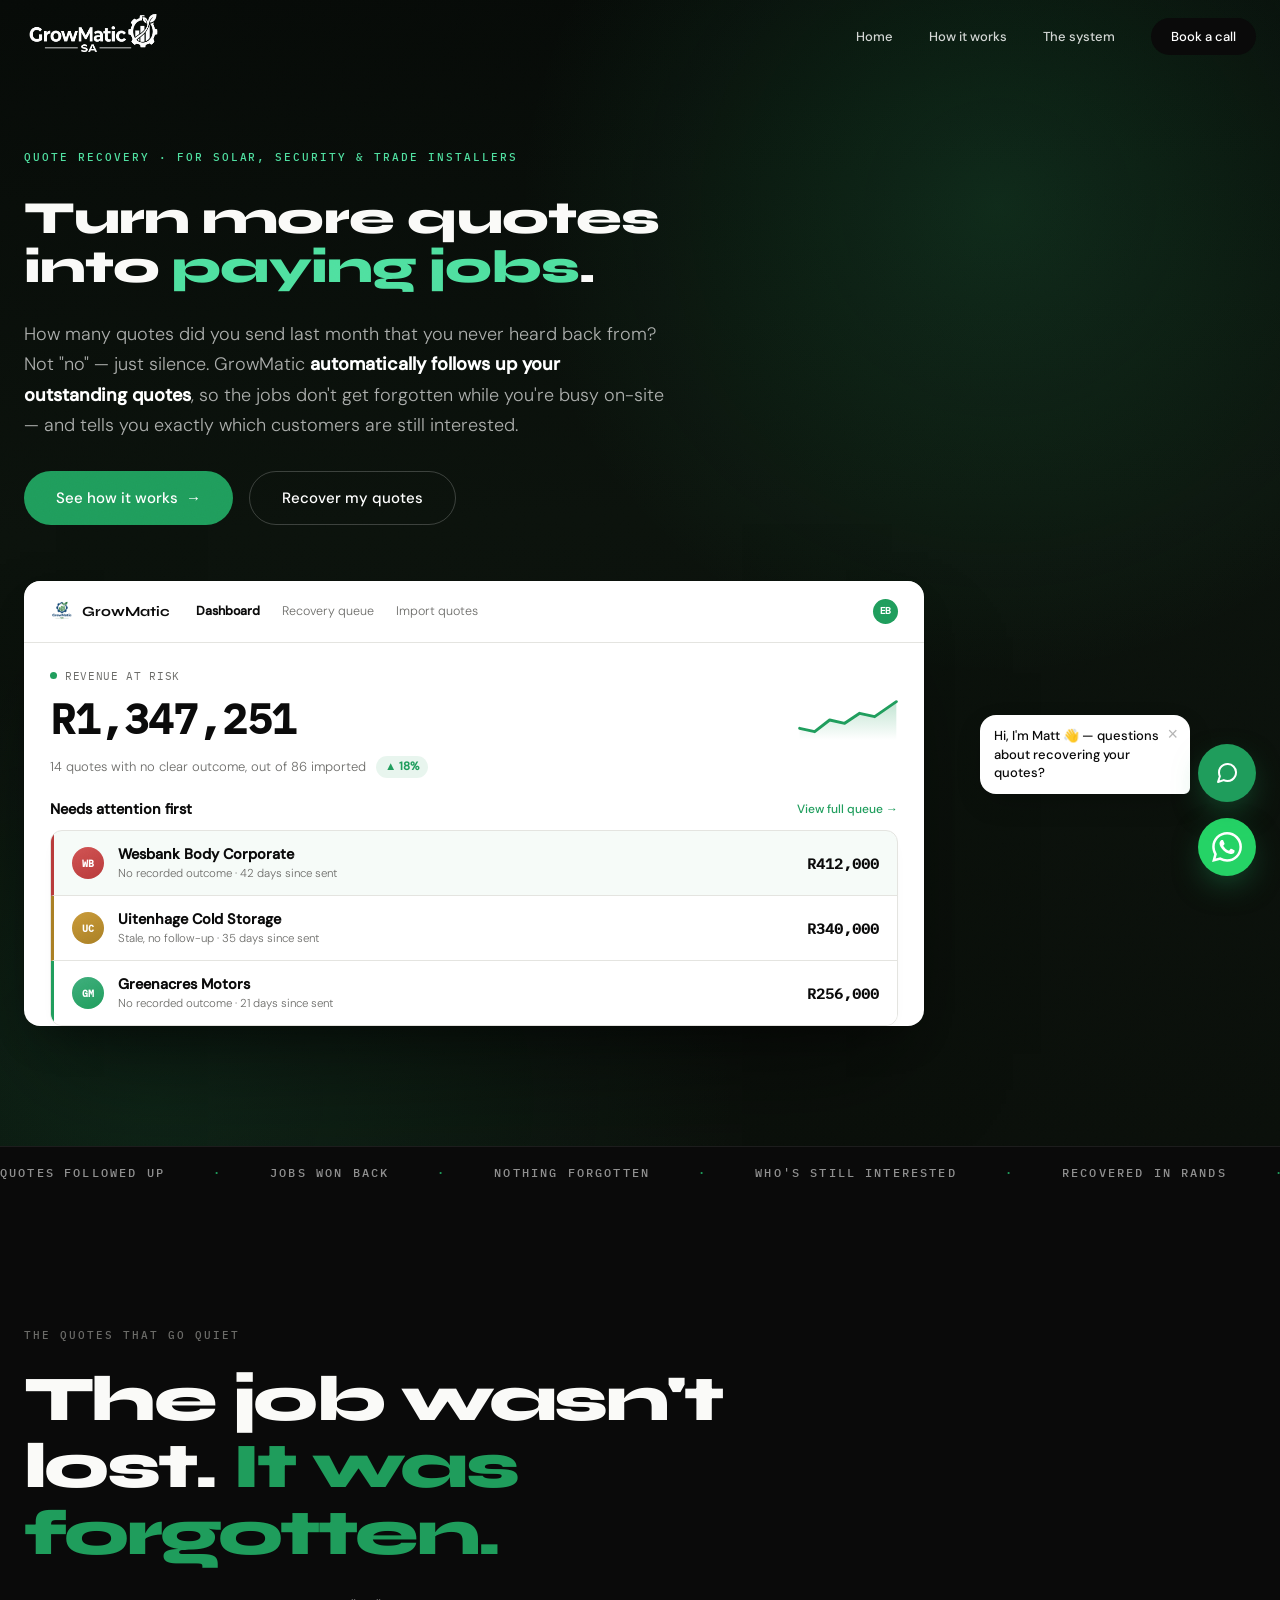
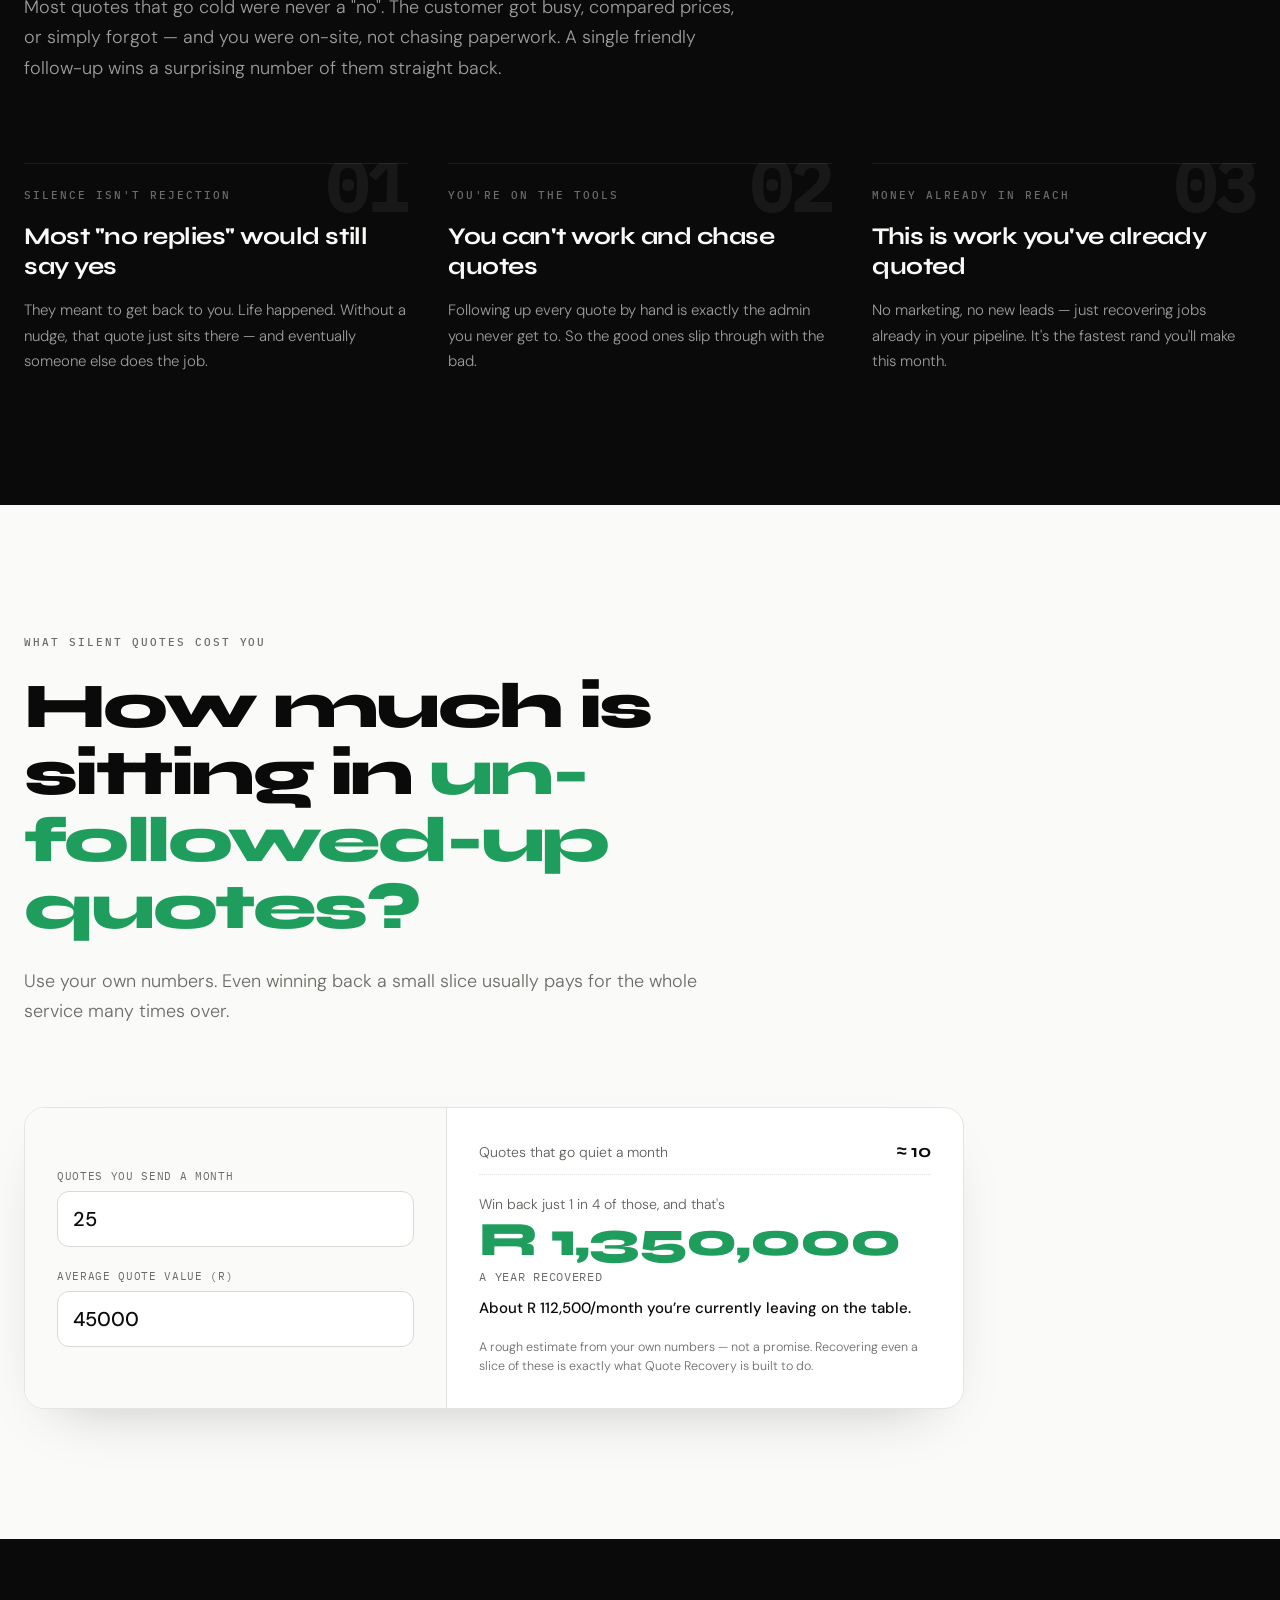
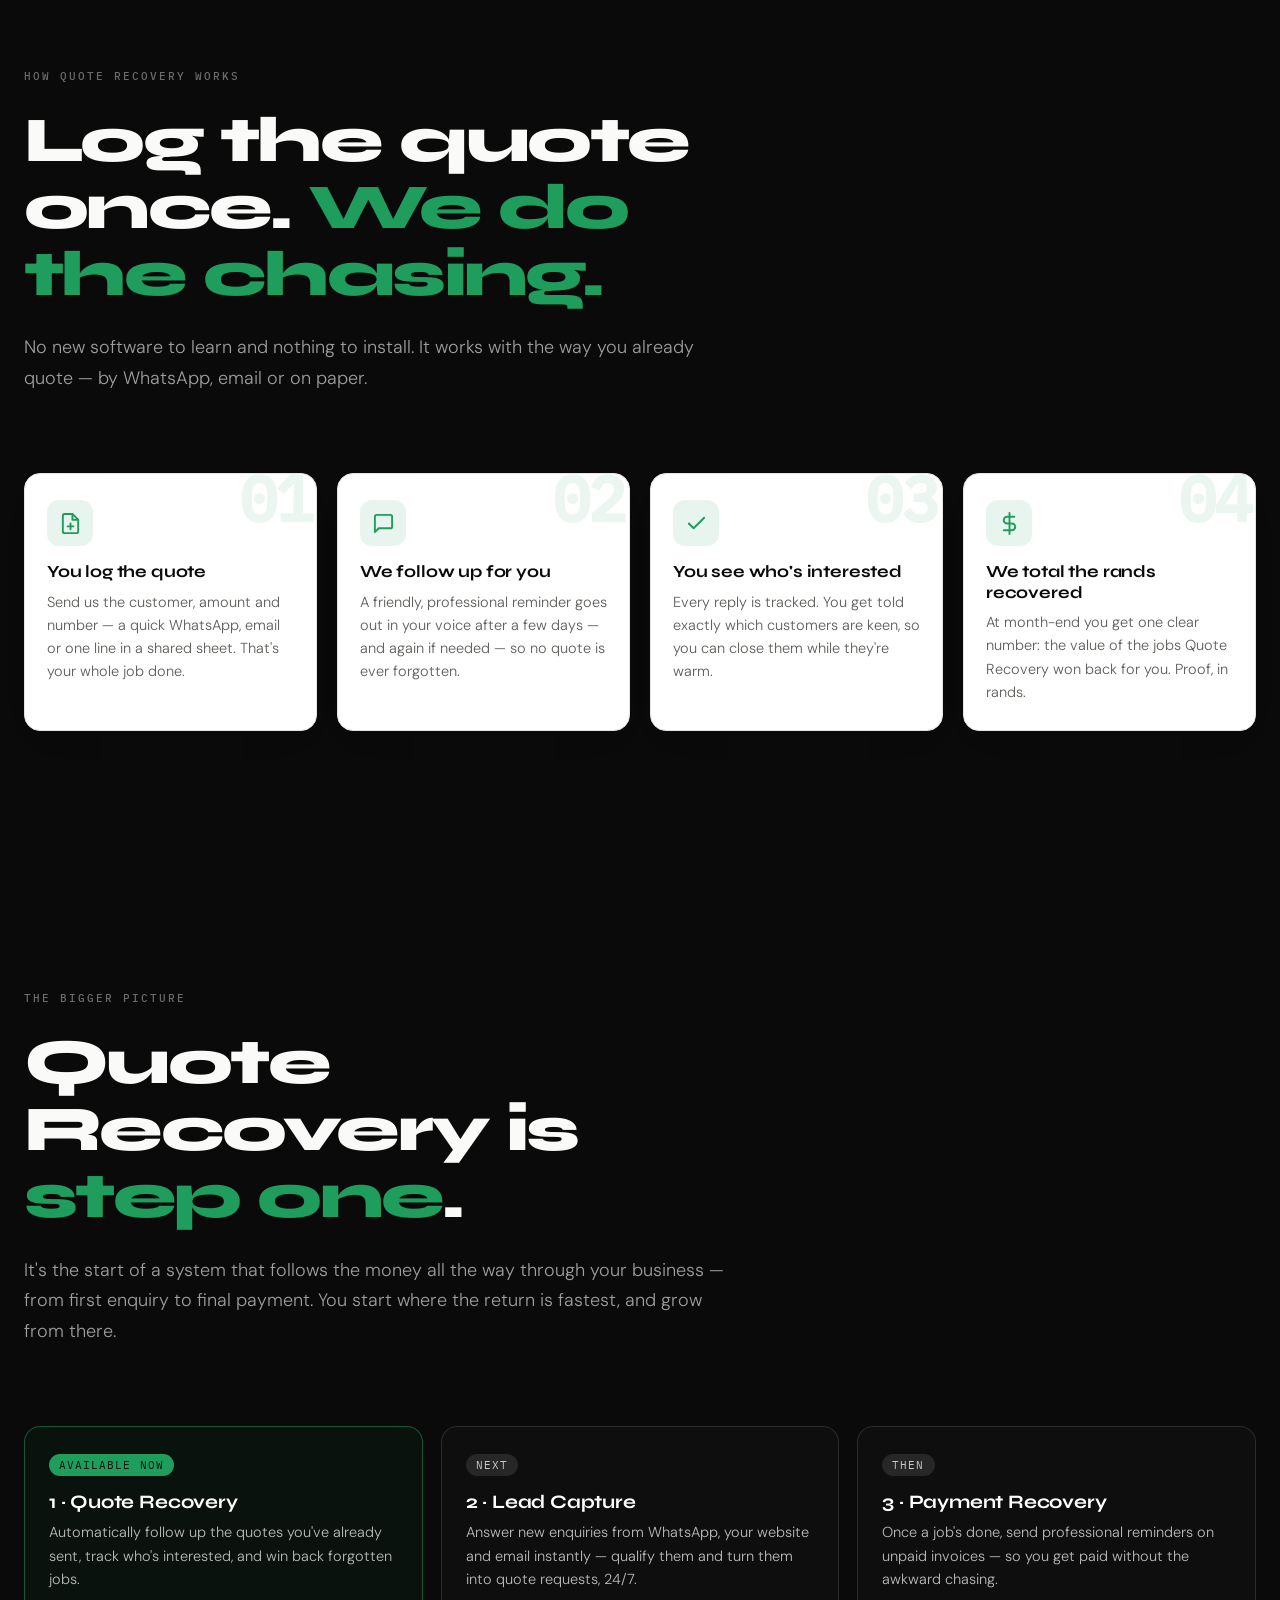
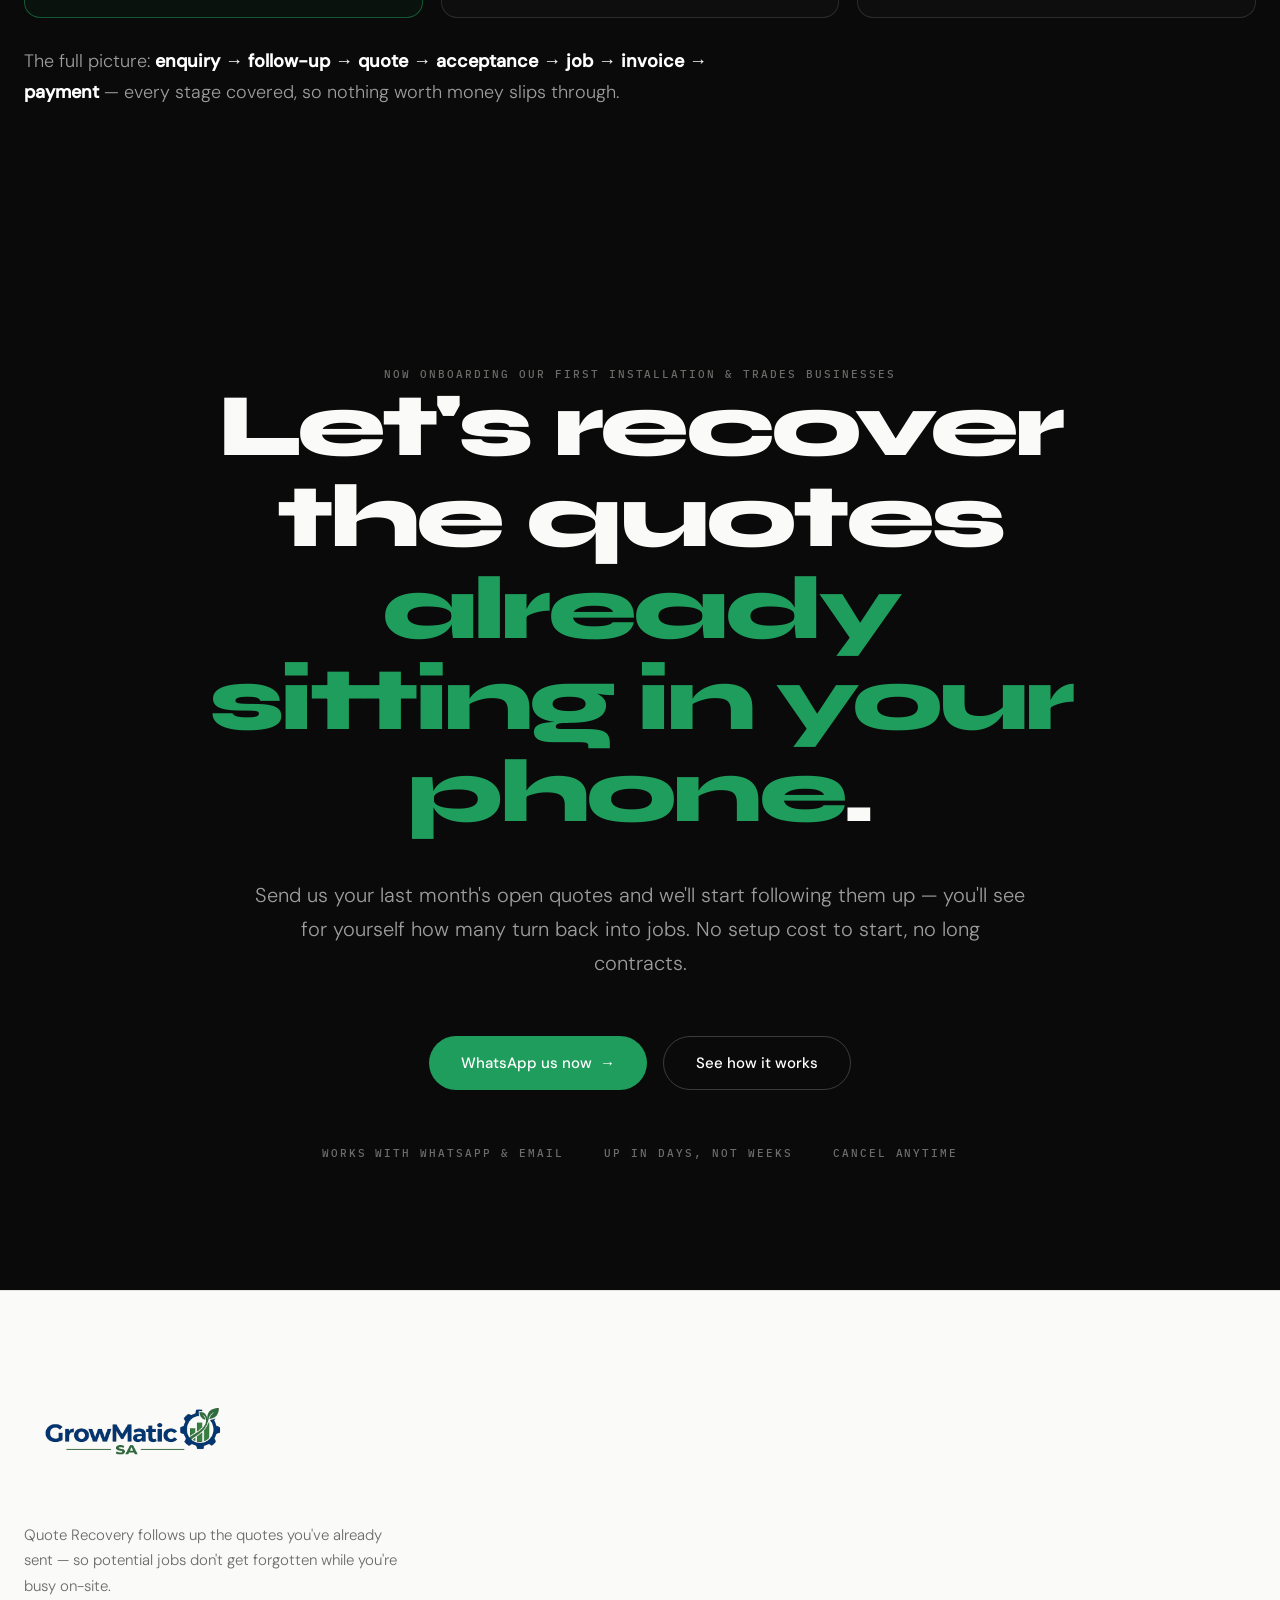
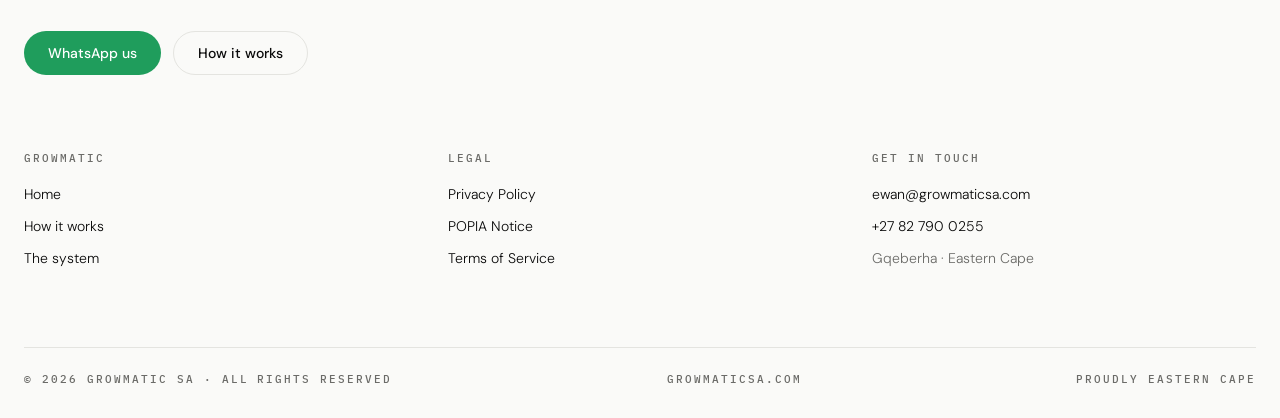
==== commit 1138c40e: "Full site audit: retire trades.html (pitched an unbuilt 'missed call AI receptionist' product that c" ====
--- a/index.html
+++ b/index.html
@@ -70,16 +70,30 @@
     .nav:not(.scrolled) .nav-links > a:not(.btn-nav) { color: rgba(255,255,255,.82); }
   }
 
+  /* Oversized background numeral (reused on the PROBLEM section's cards
+     below too) — a repeated, deliberate editorial device instead of plain
+     icon+text cards, so the two sections read as one system rather than
+     two generic feature grids. */
   .qsteps { display: grid; grid-template-columns: repeat(4, 1fr); gap: 20px; }
-  .qstep { background: #fff; border: 1px solid #e4e4e0; border-radius: 16px; padding: 26px 22px; box-shadow: 0 14px 34px -24px rgba(10,10,10,.25); transition: transform .15s ease, box-shadow .15s ease; }
+  .qstep { position: relative; overflow: hidden; background: #fff; border: 1px solid #e4e4e0; border-radius: 16px; padding: 26px 22px; box-shadow: 0 14px 34px -24px rgba(10,10,10,.25); transition: transform .15s ease, box-shadow .15s ease; }
   .qstep:hover { transform: translateY(-3px); box-shadow: 0 24px 46px -26px rgba(10,10,10,.3); }
-  .qstep .qico { width: 46px; height: 46px; border-radius: 12px; background: rgba(31,157,92,.1); display: flex; align-items: center; justify-content: center; color: #1f9d5c; margin-bottom: 16px; }
+  .qstep .qnum {
+    position: absolute; top: -8px; right: 4px; font-family: 'IBM Plex Mono', monospace;
+    font-size: 64px; font-weight: 600; color: rgba(31,157,92,.09); letter-spacing: -0.02em; line-height: 1;
+  }
+  .qstep .qico { position: relative; width: 46px; height: 46px; border-radius: 12px; background: rgba(31,157,92,.1); display: flex; align-items: center; justify-content: center; color: #1f9d5c; margin-bottom: 16px; }
   .qstep .qico svg { width: 23px; height: 23px; }
-  .qstep .qnum { font-family: 'IBM Plex Mono', monospace; font-size: 12px; color: #1f9d5c; font-weight: 600; letter-spacing: .08em; }
-  .qstep h3 { font-family: 'Syne', sans-serif; font-weight: 700; font-size: 17px; margin: 6px 0 8px; color: #0a0a0a; letter-spacing: -.01em; line-height: 1.2; }
-  .qstep p { margin: 0; color: #5c5c58; font-size: 14.5px; line-height: 1.6; }
+  .qstep h3 { position: relative; font-family: 'Syne', sans-serif; font-weight: 700; font-size: 17px; margin: 6px 0 8px; color: #0a0a0a; letter-spacing: -.01em; line-height: 1.2; }
+  .qstep p { position: relative; margin: 0; color: #5c5c58; font-size: 14.5px; line-height: 1.6; }
   @media (max-width: 900px){ .qsteps { grid-template-columns: 1fr 1fr; } }
   @media (max-width: 560px){ .qsteps { grid-template-columns: 1fr; } }
+
+  .card-dark { position: relative; overflow: hidden; }
+  .problem-num {
+    position: absolute; top: -14px; right: 0; font-family: 'IBM Plex Mono', monospace;
+    font-size: 72px; font-weight: 600; color: rgba(255,255,255,.06); letter-spacing: -0.02em; line-height: 1;
+  }
+  .card-dark .hr, .card-dark .eyebrow, .card-dark h3, .card-dark p { position: relative; }
 
   /* "Recovered" flag under the hero phone conversation */
   .recovered-flag { display: inline-flex; align-items: center; gap: 8px; margin-top: 14px; font-family: 'IBM Plex Mono', monospace; font-size: 12px; letter-spacing: .06em; text-transform: uppercase; color: #1f9d5c; background: rgba(31,157,92,.12); border: 1px solid rgba(31,157,92,.28); border-radius: 999px; padding: 7px 14px; }
@@ -223,7 +237,6 @@
       <a href="/">Home</a>
       <a href="#how">How it works</a>
       <a href="#stages">The system</a>
-      <a href="trades.html">For Trades</a>
       <a href="https://wa.me/27827900255?text=Hi!%20I%20send%20quotes%20and%20want%20to%20stop%20losing%20the%20ones%20that%20go%20quiet." class="btn-nav wa-call" target="_blank" rel="noopener noreferrer">Book a call</a>
     </div>
   </div>
@@ -319,18 +332,21 @@
     </div>
     <div class="grid grid-3">
       <div class="card-dark">
+        <div class="problem-num">01</div>
         <div class="hr"></div>
         <div class="eyebrow accent">Silence isn't rejection</div>
         <h3>Most "no replies" would still say yes</h3>
         <p>They meant to get back to you. Life happened. Without a nudge, that quote just sits there — and eventually someone else does the job.</p>
       </div>
       <div class="card-dark">
+        <div class="problem-num">02</div>
         <div class="hr"></div>
         <div class="eyebrow accent">You're on the tools</div>
         <h3>You can't work and chase quotes</h3>
         <p>Following up every quote by hand is exactly the admin you never get to. So the good ones slip through with the bad.</p>
       </div>
       <div class="card-dark">
+        <div class="problem-num">03</div>
         <div class="hr"></div>
         <div class="eyebrow accent">Money already in reach</div>
         <h3>This is work you've already quoted</h3>
@@ -477,7 +493,6 @@
             <a href="/">Home</a>
             <a href="#how">How it works</a>
             <a href="#stages">The system</a>
-            <a href="trades.html">For Trades</a>
           </div>
         </div>
         <div>
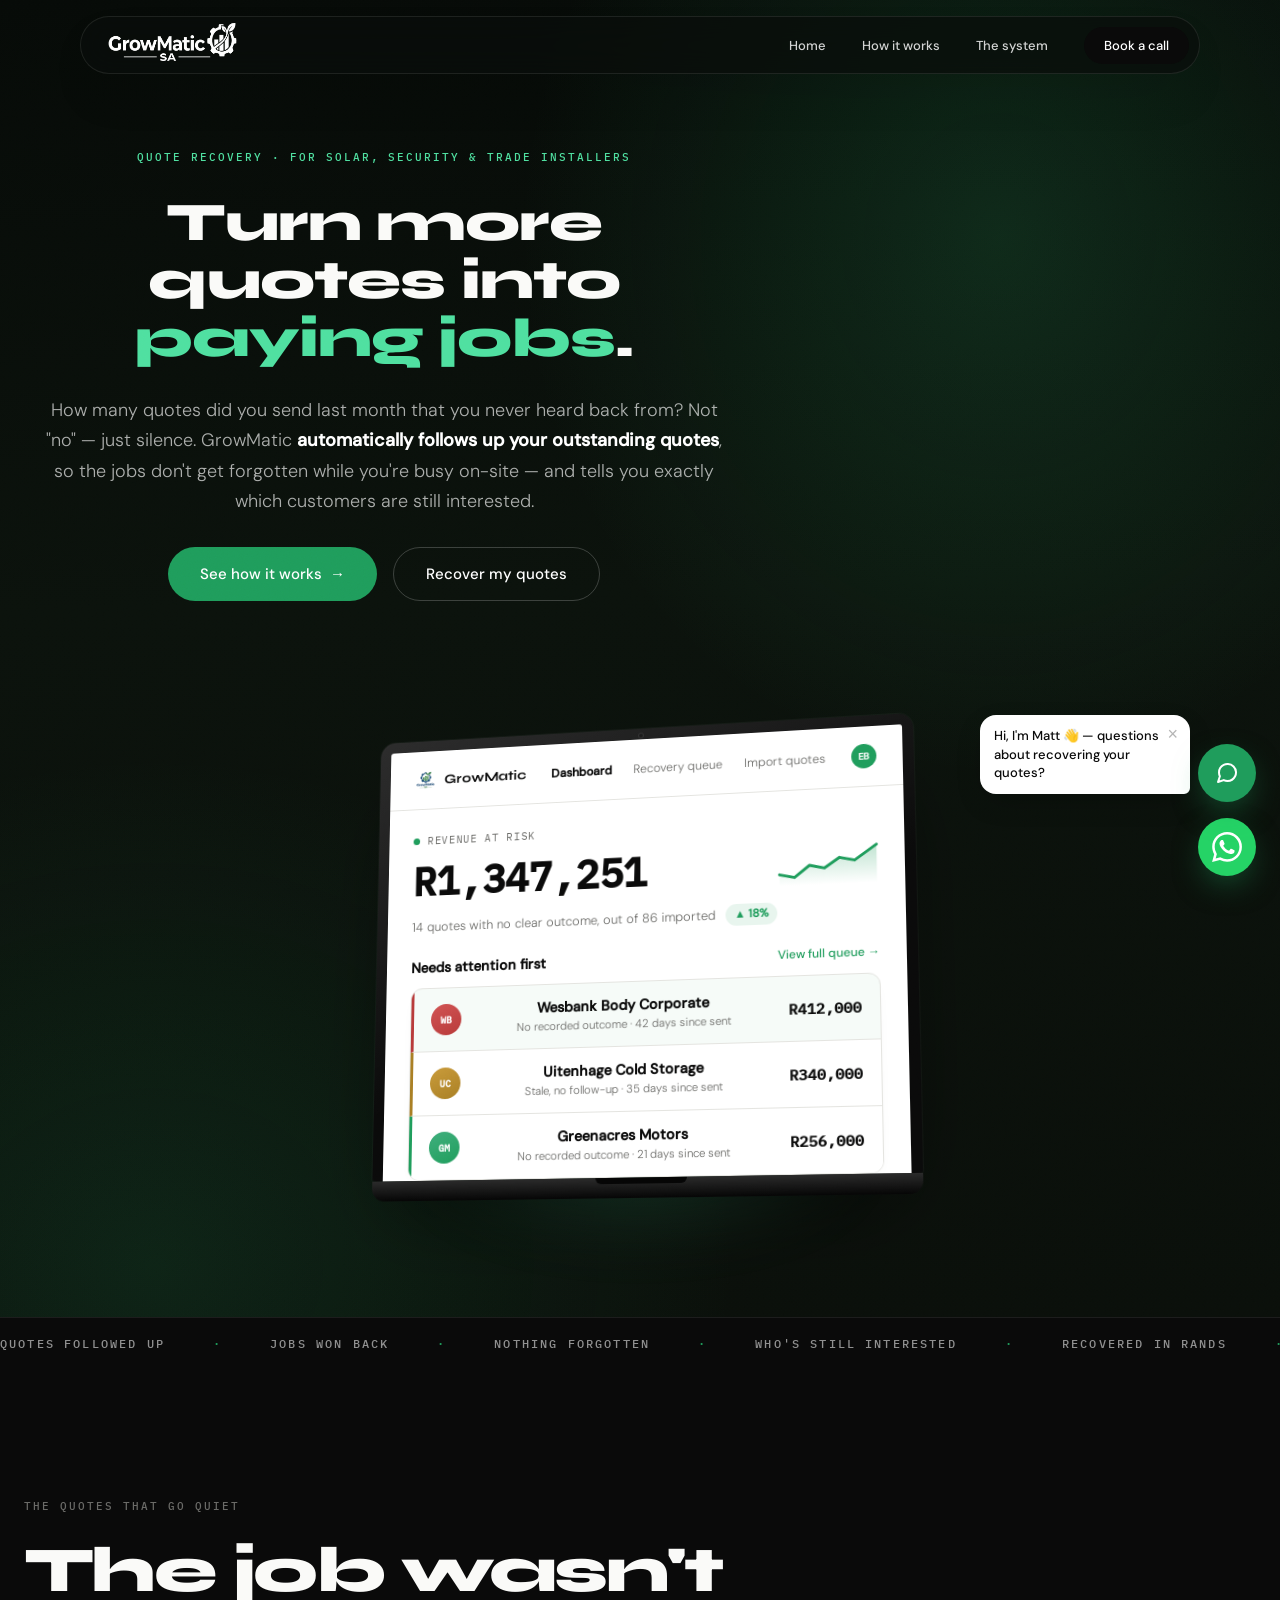
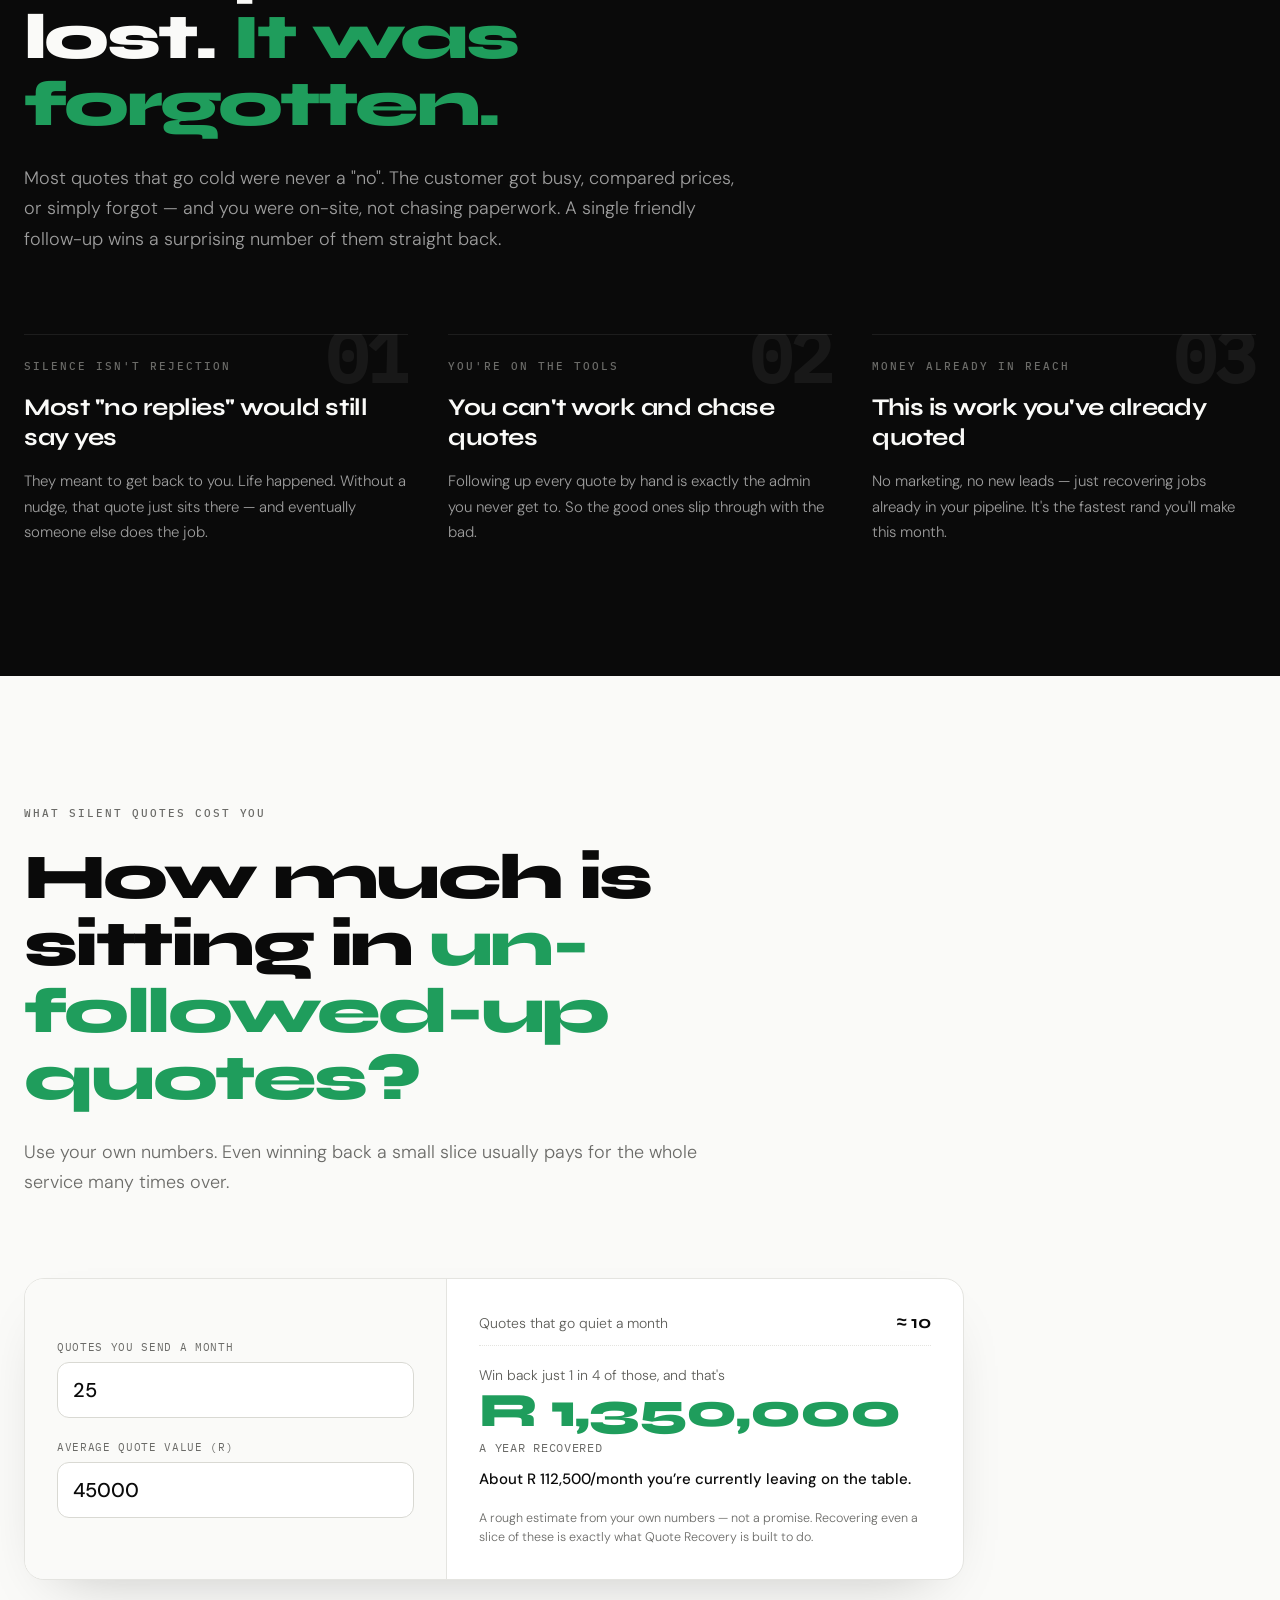
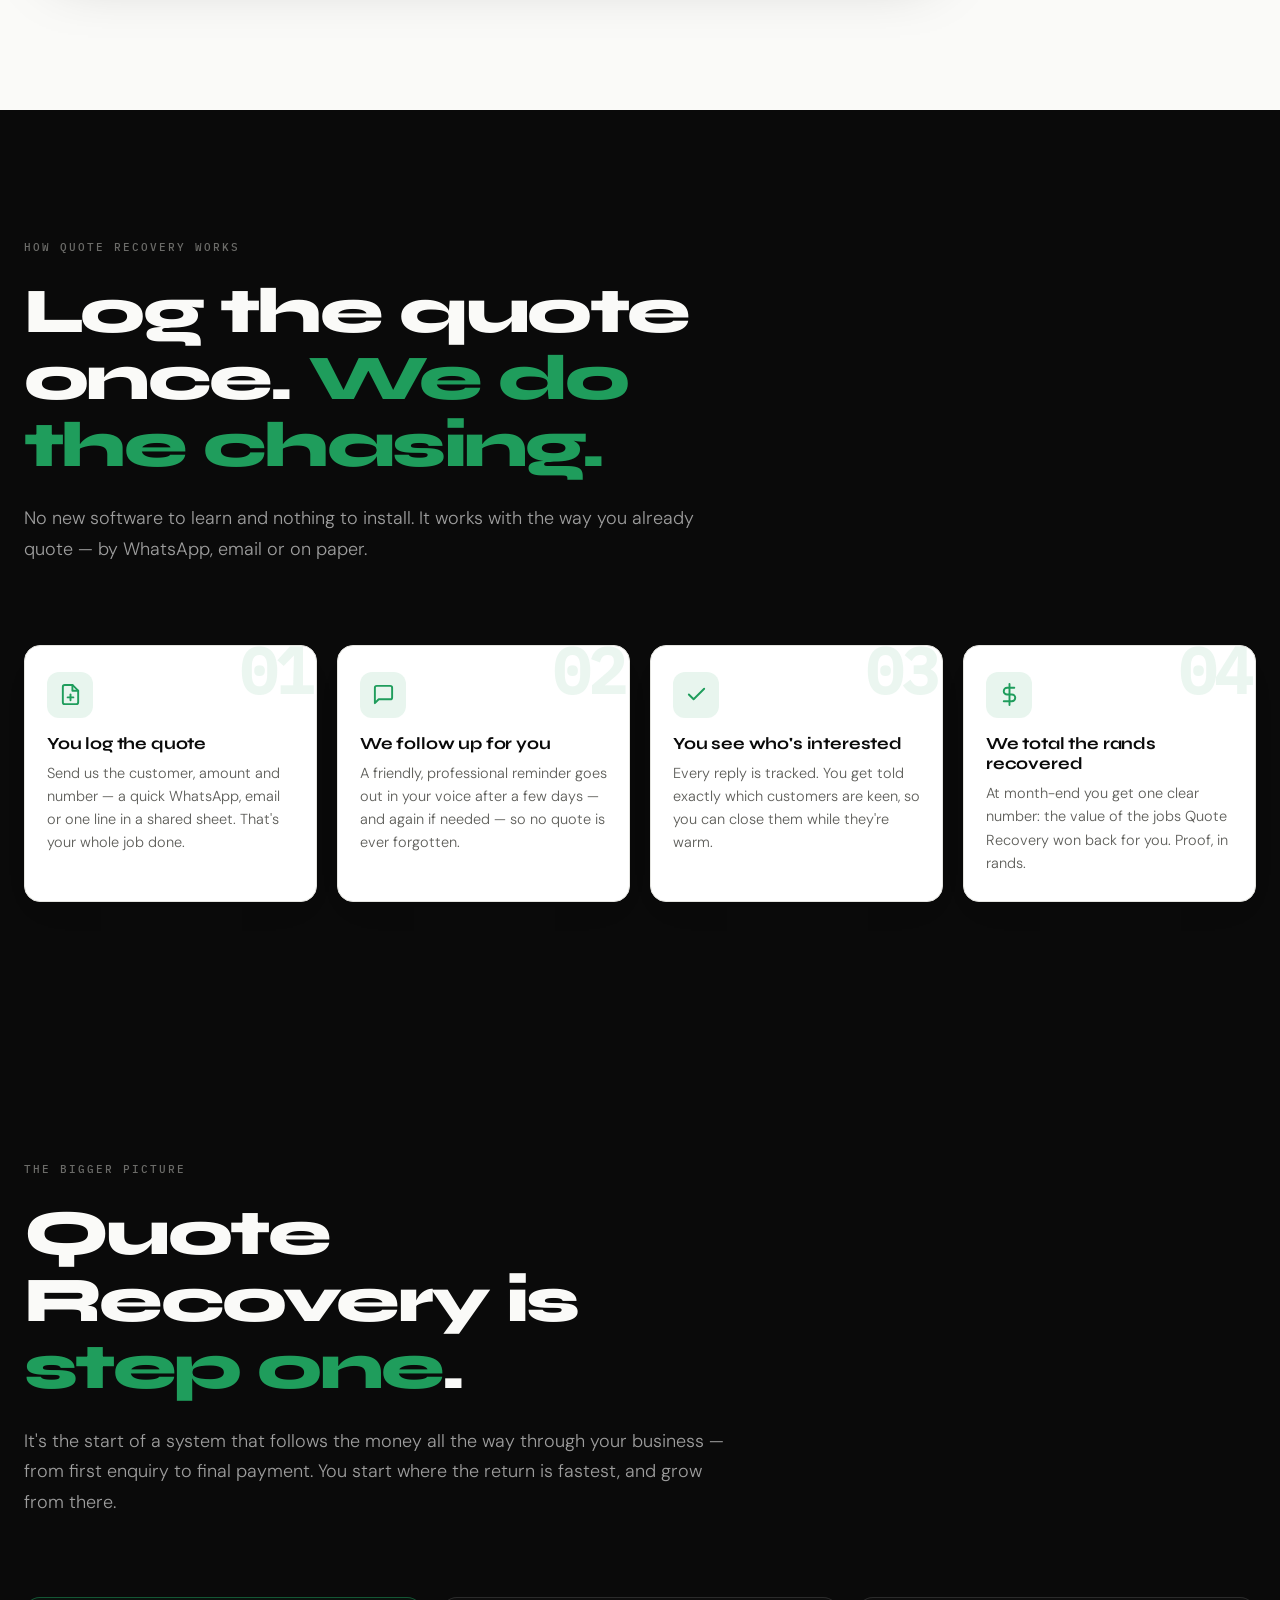
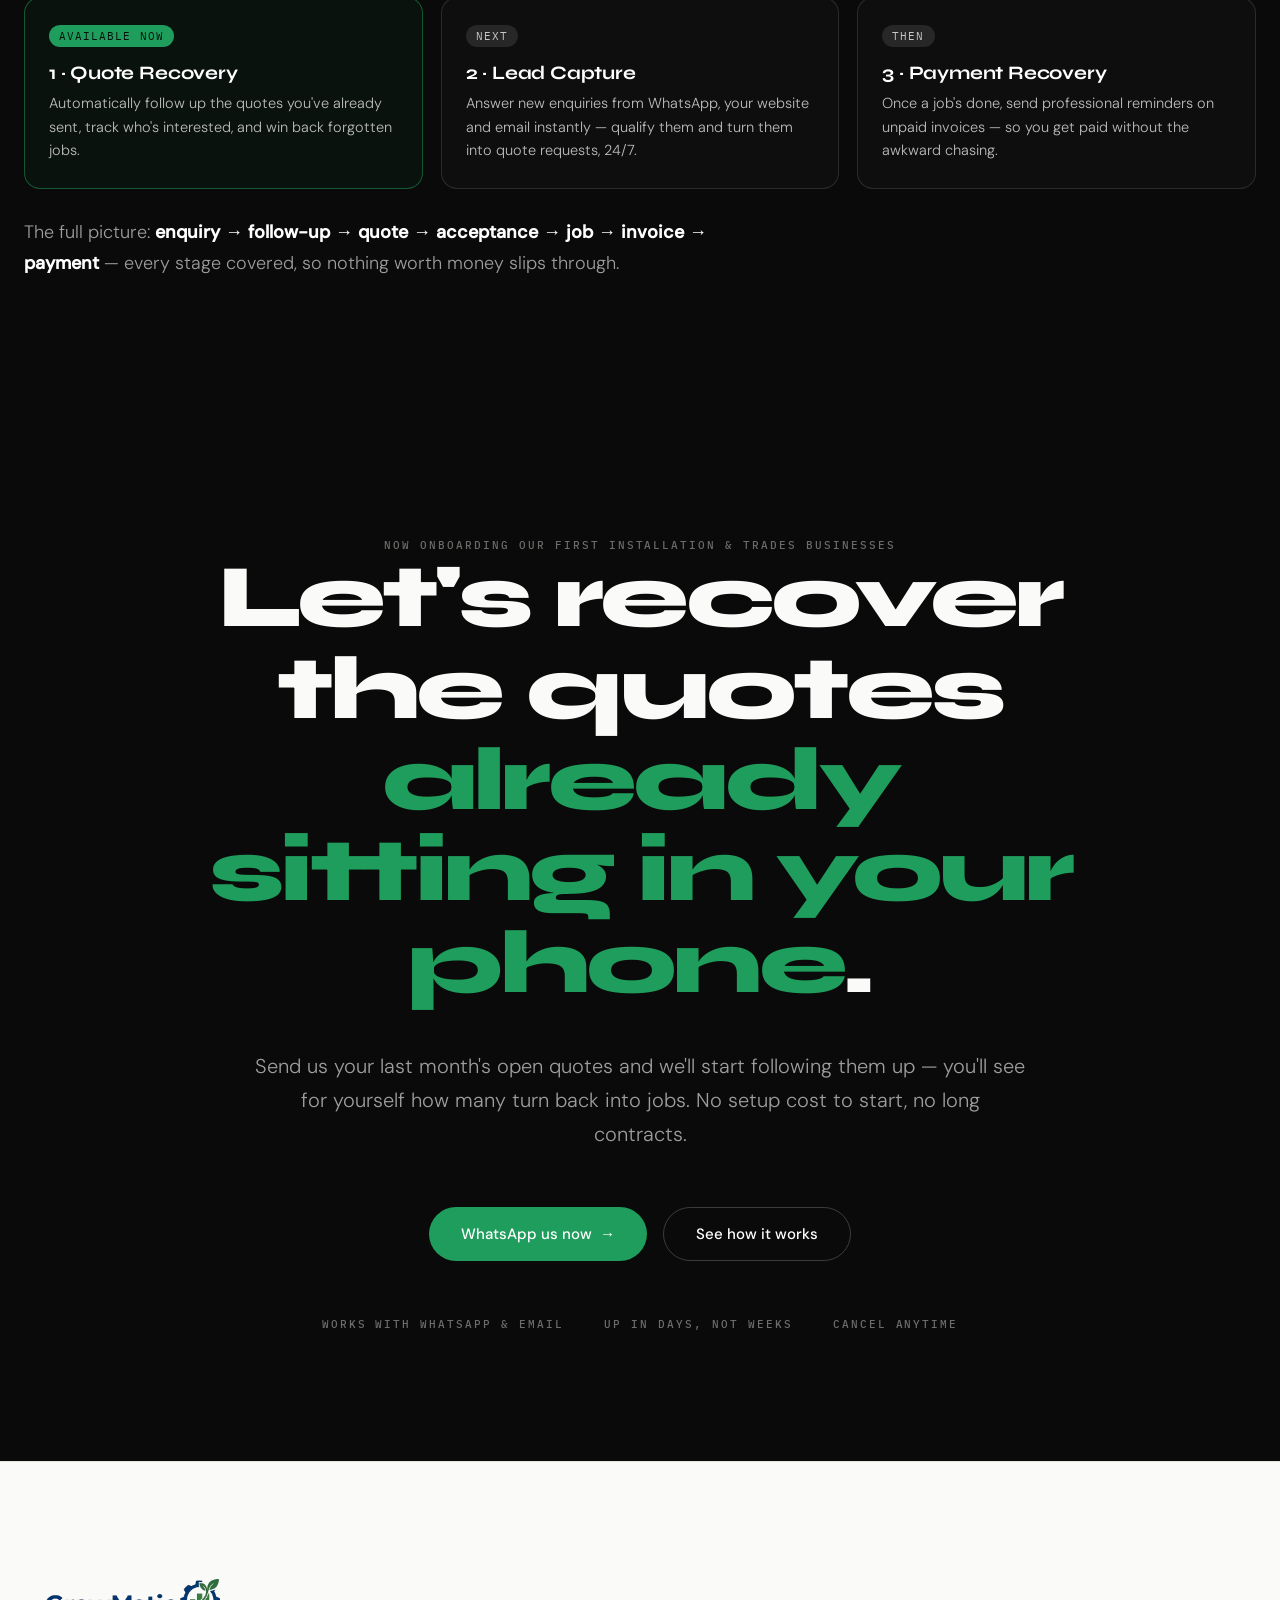
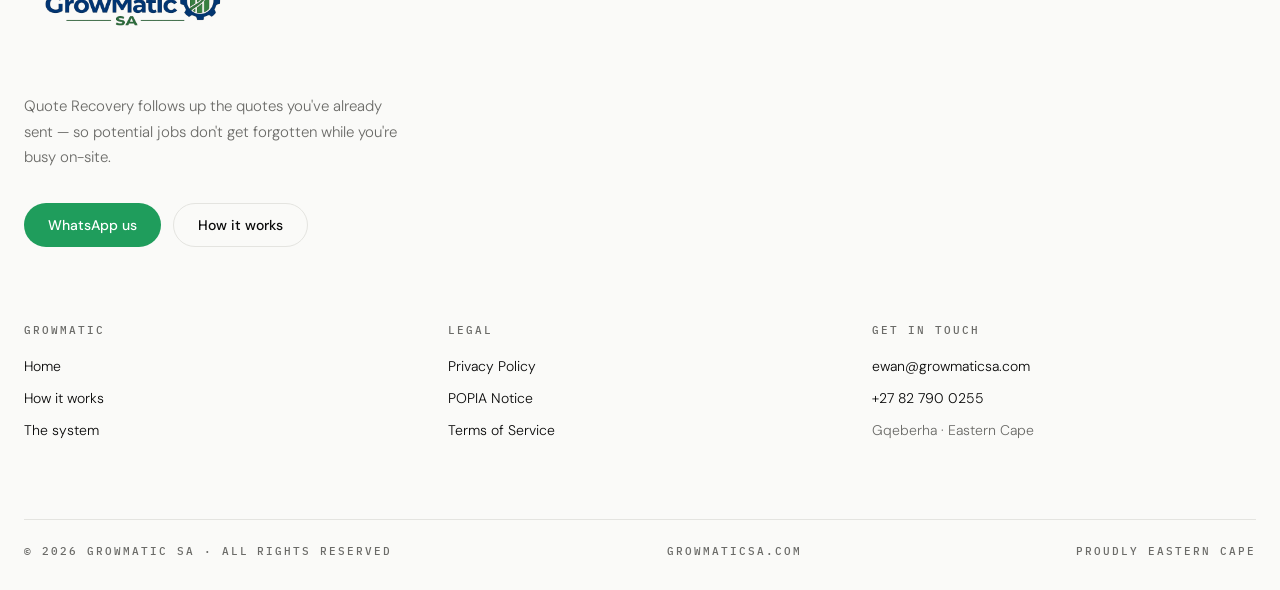
==== commit 36734e3a: "Rebuild hero as one continuous composition: centered text flowing into a real angled laptop (not a f" ====
--- a/index.html
+++ b/index.html
@@ -42,33 +42,26 @@
     content: ''; position: absolute; inset: 0; pointer-events: none; opacity: .05; mix-blend-mode: overlay;
     background-image: url("data:image/svg+xml;utf8,<svg xmlns='http://www.w3.org/2000/svg'><filter id='n'><feTurbulence type='fractalNoise' baseFrequency='0.85' numOctaves='2' stitchTiles='stitch'/></filter><rect width='100%25' height='100%25' filter='url(%23n)'/></svg>");
   }
-  .hero .hero-inner { grid-template-columns: none; display: block; }
-  .hero .hero-inner > div:first-child { max-width: 640px; display: block; }
+  /* Centered, single-column hero — text stacks and centers above the
+     device instead of sitting in a left-aligned column, so the whole hero
+     reads as one continuous composition flowing straight down into the
+     laptop, matching the reference the user sent. */
+  .hero .hero-inner { grid-template-columns: none; display: flex; flex-direction: column; align-items: center; text-align: center; }
+  .hero .hero-inner > div:first-child { max-width: 720px; display: block; }
   /* Lighter than the brand --green: the brand shade reads fine on the white
      dashboard card but is too close to the dark hero background for the
      eyebrow/accent text sitting directly on it. */
   .hero .eyebrow { color: #4fe0a0; }
-  .hero .hero-inner h1 { font-size: clamp(1.9rem, 3.6vw, 3rem); letter-spacing: -0.02em; line-height: 1.07; color: var(--bg); }
+  .hero .hero-inner h1 { font-size: clamp(2.1rem, 4.4vw, 3.4rem); letter-spacing: -0.02em; line-height: 1.07; color: var(--bg); }
   .hero .hero-inner h1 .accent { color: #4fe0a0; }
-  .hero .hero-sub { font-size: 18px; margin-top: 26px; color: rgba(255,255,255,.66); }
+  .hero .hero-sub { font-size: 18px; margin: 26px auto 0; max-width: 58ch; color: rgba(255,255,255,.66); }
   /* .hero-sub strong is var(--ink) (near-black) in styles.css, tuned for a
      light background elsewhere on the site — invisible against this hero's
      dark background (reported directly: "the black script... I can't see
      it"). */
   .hero .hero-sub strong { color: #fff; font-weight: 600; }
-  .hero .hero-ctas { margin-top: 30px; }
-
-  /* Nav reads dark-on-transparent by default (styles.css); before the user
-     scrolls past this dark hero it needs to flip light. script.js already
-     toggles a "scrolled" class at scrollY>20 for the existing blur/bg
-     treatment, so this just piggybacks on that same class. Desktop only:
-     below 860px the nav already forces an opaque --bg background regardless
-     of scroll state (see styles.css's own mobile-nav comment), so the
-     dark-ink logo/links there are already correct and must stay untouched. */
-  @media (min-width: 861px) {
-    .nav:not(.scrolled) .nav-logo img { filter: brightness(0) invert(1); }
-    .nav:not(.scrolled) .nav-links > a:not(.btn-nav) { color: rgba(255,255,255,.82); }
-  }
+  .hero .hero-ctas { margin-top: 30px; justify-content: center; }
+
 
   /* Oversized background numeral (reused on the PROBLEM section's cards
      below too) — a repeated, deliberate editorial device instead of plain
@@ -109,35 +102,75 @@
   .stage p { margin: 0; color: rgba(255,255,255,.72); font-size: 14.5px; line-height: 1.6; }
   @media (max-width: 820px){ .stages { grid-template-columns: 1fr; } }
 
-  /* Hero dashboard preview — a floating UI card (no device bezel: laptop/
-     phone frames around a screenshot are the single most overused SaaS-
-     template trope, and a plain bezel was reading as generic/cheap no
-     matter how the content inside was polished). Presented as the real app
-     UI itself, now the hero's full-width visual anchor below the headline
-     (previously squeezed into a side column) so it reads as the main event
-     rather than a decoration. */
-  .laptop-wrap { margin-top: 56px; }
-  .laptop {
-    position: relative; width: 100%; max-width: 900px;
-    background: #fff; border-radius: 16px; overflow: hidden;
-    box-shadow:
-      0 60px 100px -32px rgba(0,0,0,.55),
-      0 20px 40px -18px rgba(0,0,0,.4),
-      0 0 0 1px rgba(10,10,10,.05);
-  }
-  /* Same gentle floatY treatment the site already uses on the trades-page
-     phone mockup (styles.css .phone-body) -- reusing an established motion
-     rather than introducing a new one so it reads as part of the same
-     design system. Respects reduced-motion like every other animation here. */
+  /* Floating pill nav — replaces the old full-width bar for this page. A
+     detached glass pill works over both the dark hero and the lighter
+     sections below without needing the old scroll-triggered light/dark
+     text-color flip, so that whole fragile mechanism is removed here. */
+  .nav { padding: 16px 20px 0; background: transparent !important; border-bottom: none !important; backdrop-filter: none !important; }
+  .nav.scrolled { background: transparent !important; }
+  .nav-inner {
+    max-width: 1120px; background: rgba(10,14,11,.75); -webkit-backdrop-filter: blur(16px); backdrop-filter: blur(16px);
+    border: 1px solid rgba(255,255,255,.09); border-radius: 999px;
+    padding: 8px 10px 8px 22px; box-shadow: 0 24px 50px -26px rgba(0,0,0,.65);
+  }
+  .nav-logo img { filter: brightness(0) invert(1); }
+  .nav-links > a:not(.btn-nav) { color: rgba(255,255,255,.82) !important; }
+  .nav-toggle span { background: #fff !important; }
+
+  /* Hero device — a real laptop shape (lid + hinge + base), not a flat
+     card: the flat version read as "generic dashboard screenshot"; a
+     proper device silhouette, angled in 3D and glowing on a "pedestal",
+     is what actually matches the reference the user sent (a Framer "AI
+     product" template's laptop-on-a-plinth hero shot). That reference
+     image is a photorealistic 3D render — out of reach without an image
+     generation tool — so this is the closest honest equivalent buildable
+     in CSS: GrowMatic's own real dashboard, no fake logos/awards/
+     testimonials the way that reference template had. */
+  .laptop-wrap { margin-top: 56px; position: relative; perspective: 2200px; display: flex; justify-content: center; }
+  .laptop-device {
+    position: relative; width: 100%; max-width: 820px; z-index: 1;
+    transform: rotateX(10deg) rotateY(-12deg);
+    transform-style: preserve-3d;
+  }
   @media (prefers-reduced-motion: no-preference) {
-    .laptop { animation: floatY 7s ease-in-out infinite; }
-  }
-  .laptop::before {
-    /* Faint edge-lit rim so the card reads as raised glass, not a flat cutout. */
-    content: ''; position: absolute; inset: 0; border-radius: inherit; pointer-events: none;
-    box-shadow: inset 0 1px 0 rgba(255,255,255,.6);
-  }
-  .laptop-screen { display: flex; flex-direction: column; }
+    .laptop-device { animation: laptopFloat 7s ease-in-out infinite; }
+  }
+  @keyframes laptopFloat {
+    0%, 100% { transform: rotateX(10deg) rotateY(-12deg) translateY(0); }
+    50% { transform: rotateX(10deg) rotateY(-12deg) translateY(-14px); }
+  }
+  @media (max-width: 700px) {
+    .laptop-device { transform: none !important; animation: none !important; }
+  }
+  .laptop-lid {
+    position: relative; background: linear-gradient(155deg,#2c2c2c,#0a0a0a 55%);
+    border-radius: 15px 15px 3px 3px; padding: 11px 11px 0;
+    box-shadow: 0 50px 90px -28px rgba(0,0,0,.65), 0 0 0 1px rgba(255,255,255,.04);
+  }
+  .laptop-notch {
+    position: absolute; top: 4px; left: 50%; transform: translateX(-50%);
+    width: 6px; height: 6px; border-radius: 50%; background: #1a1a1a;
+    box-shadow: inset 0 0 0 1px rgba(255,255,255,.1);
+  }
+  .laptop-screen {
+    display: flex; flex-direction: column; background: #fff;
+    border-radius: 3px 3px 0 0; overflow: hidden;
+  }
+  .laptop-base {
+    height: 20px; background: linear-gradient(180deg,#2a2a2a,#050505);
+    border-radius: 0 0 13px 13px; position: relative;
+    box-shadow: 0 40px 70px -25px rgba(0,0,0,.55);
+  }
+  .laptop-base::after {
+    content: ''; position: absolute; left: 50%; top: 0; transform: translateX(-50%);
+    width: 92px; height: 6px; background: #050505; border-radius: 0 0 7px 7px;
+  }
+  .laptop-glow {
+    position: absolute; left: 50%; bottom: -30px; transform: translateX(-50%);
+    width: 78%; height: 160px; background: radial-gradient(ellipse at center, rgba(79,224,160,.4), transparent 72%);
+    filter: blur(34px); pointer-events: none; z-index: 0;
+  }
+  @media (max-width: 700px) { .laptop-glow { display: none; } }
 
   .dash-topbar { display: flex; align-items: center; gap: 26px; padding: 18px 26px; border-bottom: 1px solid var(--border); flex-shrink: 0; }
   .dash-brand { display: flex; align-items: center; gap: 8px; flex-shrink: 0; }
@@ -223,6 +256,65 @@
     .dash-row .meta { font-size: 8px; }
     .dash-row .val { font-size: 10.5px; }
   }
+
+  /* "Works with your tools" — the converging-lines-to-a-central-logo motif
+     from the reference, applied to a real, honest claim (no new software
+     to learn) instead of a generic "integrations" list. */
+  .tools-hub { display: flex; flex-direction: column; align-items: center; padding: 32px 0 8px; }
+  .tool-icons { display: flex; gap: 28px; margin-bottom: 4px; }
+  .tool-icon {
+    width: 56px; height: 56px; border-radius: 16px; background: rgba(255,255,255,.03);
+    border: 1px solid rgba(255,255,255,.08); display: flex; align-items: center; justify-content: center;
+    color: rgba(255,255,255,.75);
+  }
+  .tool-icon svg { width: 26px; height: 26px; }
+  .tools-lines { display: block; margin: -6px 0 -10px; }
+  .tools-logo {
+    width: 56px; height: 56px; border-radius: 16px; background: var(--green);
+    display: flex; align-items: center; justify-content: center; box-shadow: 0 0 40px rgba(79,224,160,.5);
+  }
+  .tools-logo img { width: 30px; height: 30px; }
+  .tools-checklist { display: flex; flex-wrap: wrap; justify-content: center; gap: 14px; margin-top: 36px; }
+  .tools-checklist span {
+    display: inline-flex; align-items: center; gap: 8px; font-size: 13.5px; color: rgba(255,255,255,.8);
+    background: rgba(255,255,255,.04); border: 1px solid rgba(255,255,255,.08); border-radius: 999px; padding: 9px 16px;
+  }
+  .tools-checklist svg { width: 15px; height: 15px; color: var(--green); flex-shrink: 0; }
+  @media (max-width: 560px) {
+    .tool-icons { gap: 14px; }
+    .tool-icon { width: 44px; height: 44px; border-radius: 12px; }
+    .tool-icon svg { width: 20px; height: 20px; }
+  }
+
+  /* Pricing — a single honest card (there's one real offer right now, not
+     a 3-tier comparison table) styled with the same glow language as the
+     hero card, so it reads as part of the same system. */
+  .price-wrap { display: flex; justify-content: center; }
+  .price-card {
+    position: relative; width: 100%; max-width: 460px; background: #0d130e;
+    border: 1px solid rgba(79,224,160,.25); border-radius: 24px; padding: 40px 36px;
+    box-shadow: 0 40px 90px -30px rgba(0,0,0,.6), 0 0 60px -20px rgba(79,224,160,.25);
+    overflow: hidden;
+  }
+  .price-card::before {
+    content: ''; position: absolute; top: -60%; left: -20%; width: 140%; height: 140%;
+    background: radial-gradient(ellipse at top, rgba(79,224,160,.14), transparent 60%); pointer-events: none;
+  }
+  .price-badge {
+    position: relative; display: inline-block; font-family: 'IBM Plex Mono', monospace; font-size: 11px;
+    font-weight: 600; letter-spacing: .08em; text-transform: uppercase; color: var(--green);
+    background: rgba(79,224,160,.1); border: 1px solid rgba(79,224,160,.3); border-radius: 999px; padding: 6px 14px; margin-bottom: 22px;
+  }
+  .price-figure { position: relative; display: flex; align-items: baseline; flex-wrap: wrap; gap: 8px; margin-bottom: 4px; }
+  .price-figure .setup { font-family: 'IBM Plex Mono', monospace; font-size: 32px; font-weight: 600; color: #fff; }
+  .price-figure .sep { font-size: 15px; color: rgba(255,255,255,.5); }
+  .price-figure .monthly { font-family: 'IBM Plex Mono', monospace; font-size: 32px; font-weight: 600; color: var(--green); }
+  .price-figure .monthly small { font-size: 15px; font-weight: 400; color: rgba(255,255,255,.5); }
+  .price-note { position: relative; font-size: 14px; color: rgba(255,255,255,.55); margin: 0 0 28px; }
+  .price-features { position: relative; list-style: none; margin: 0 0 32px; padding: 0; display: flex; flex-direction: column; gap: 13px; }
+  .price-features li { display: flex; align-items: flex-start; gap: 10px; font-size: 14.5px; color: rgba(255,255,255,.85); line-height: 1.5; }
+  .price-features svg { width: 17px; height: 17px; color: var(--green); flex-shrink: 0; margin-top: 2px; }
+  .price-card .btn-primary { position: relative; width: 100%; justify-content: center; }
 </style>
 </head>
 <body>
@@ -256,7 +348,10 @@
     </div>
 
     <div class="laptop-wrap">
-      <div class="laptop">
+      <div class="laptop-glow"></div>
+      <div class="laptop-device">
+        <div class="laptop-lid">
+          <div class="laptop-notch"></div>
           <div class="laptop-screen">
             <div class="dash-topbar">
               <div class="dash-brand"><img src="assets/logo.png" alt=""><span>GrowMatic</span></div>
@@ -306,6 +401,8 @@
               </div>
             </div>
           </div>
+        </div>
+        <div class="laptop-base"></div>
       </div>
     </div>
   </div>
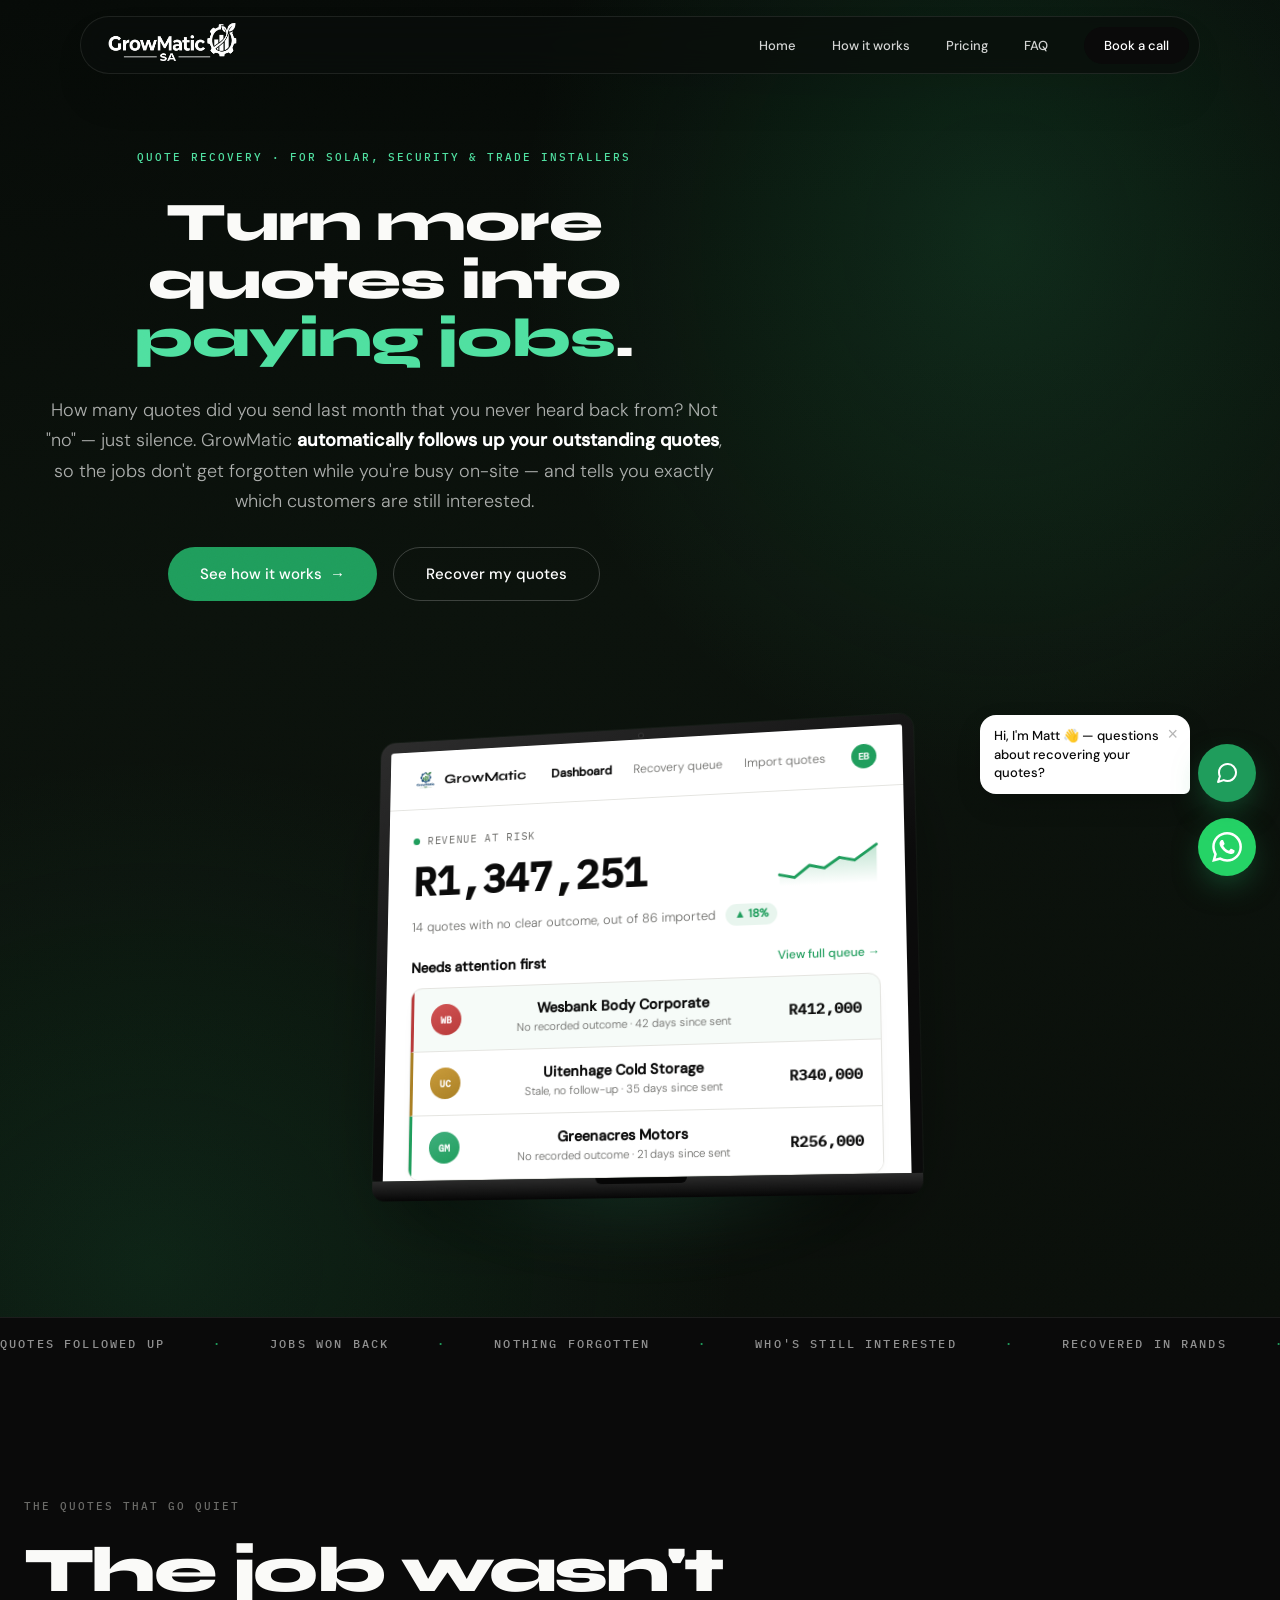
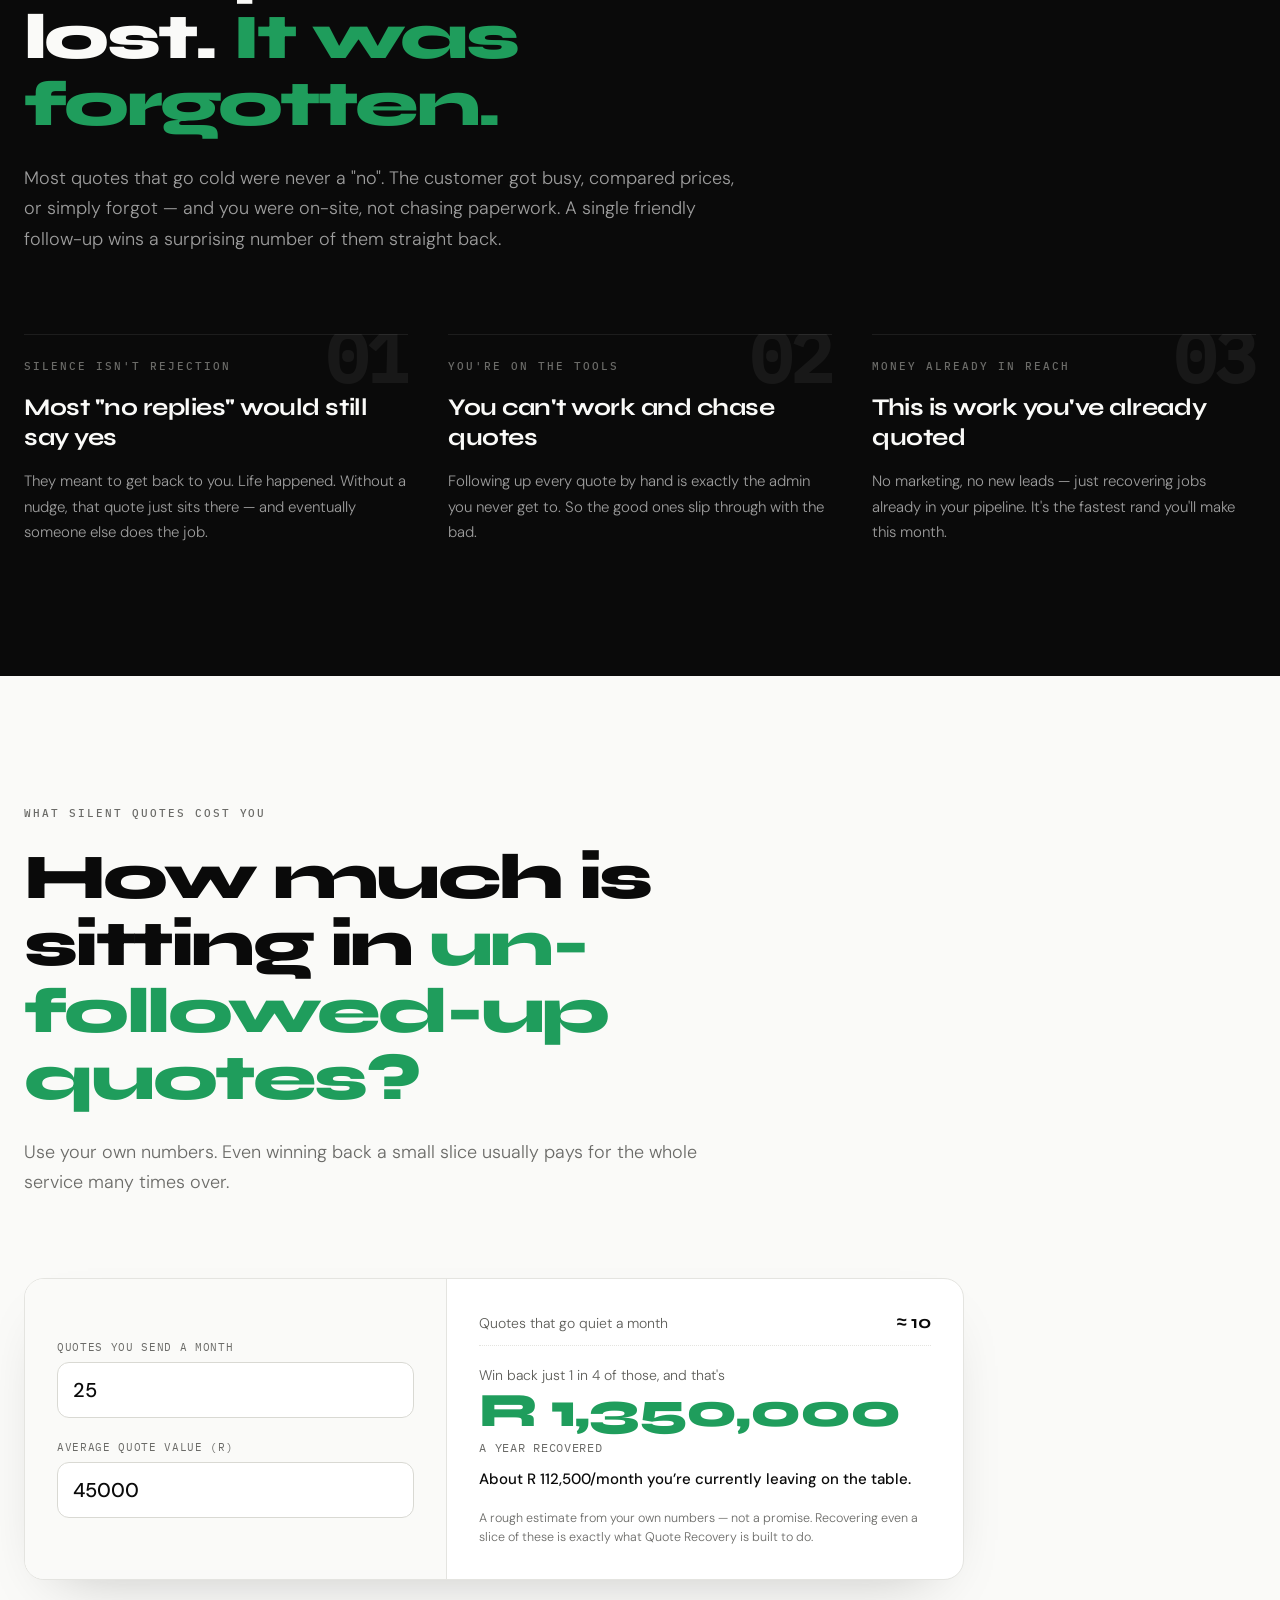
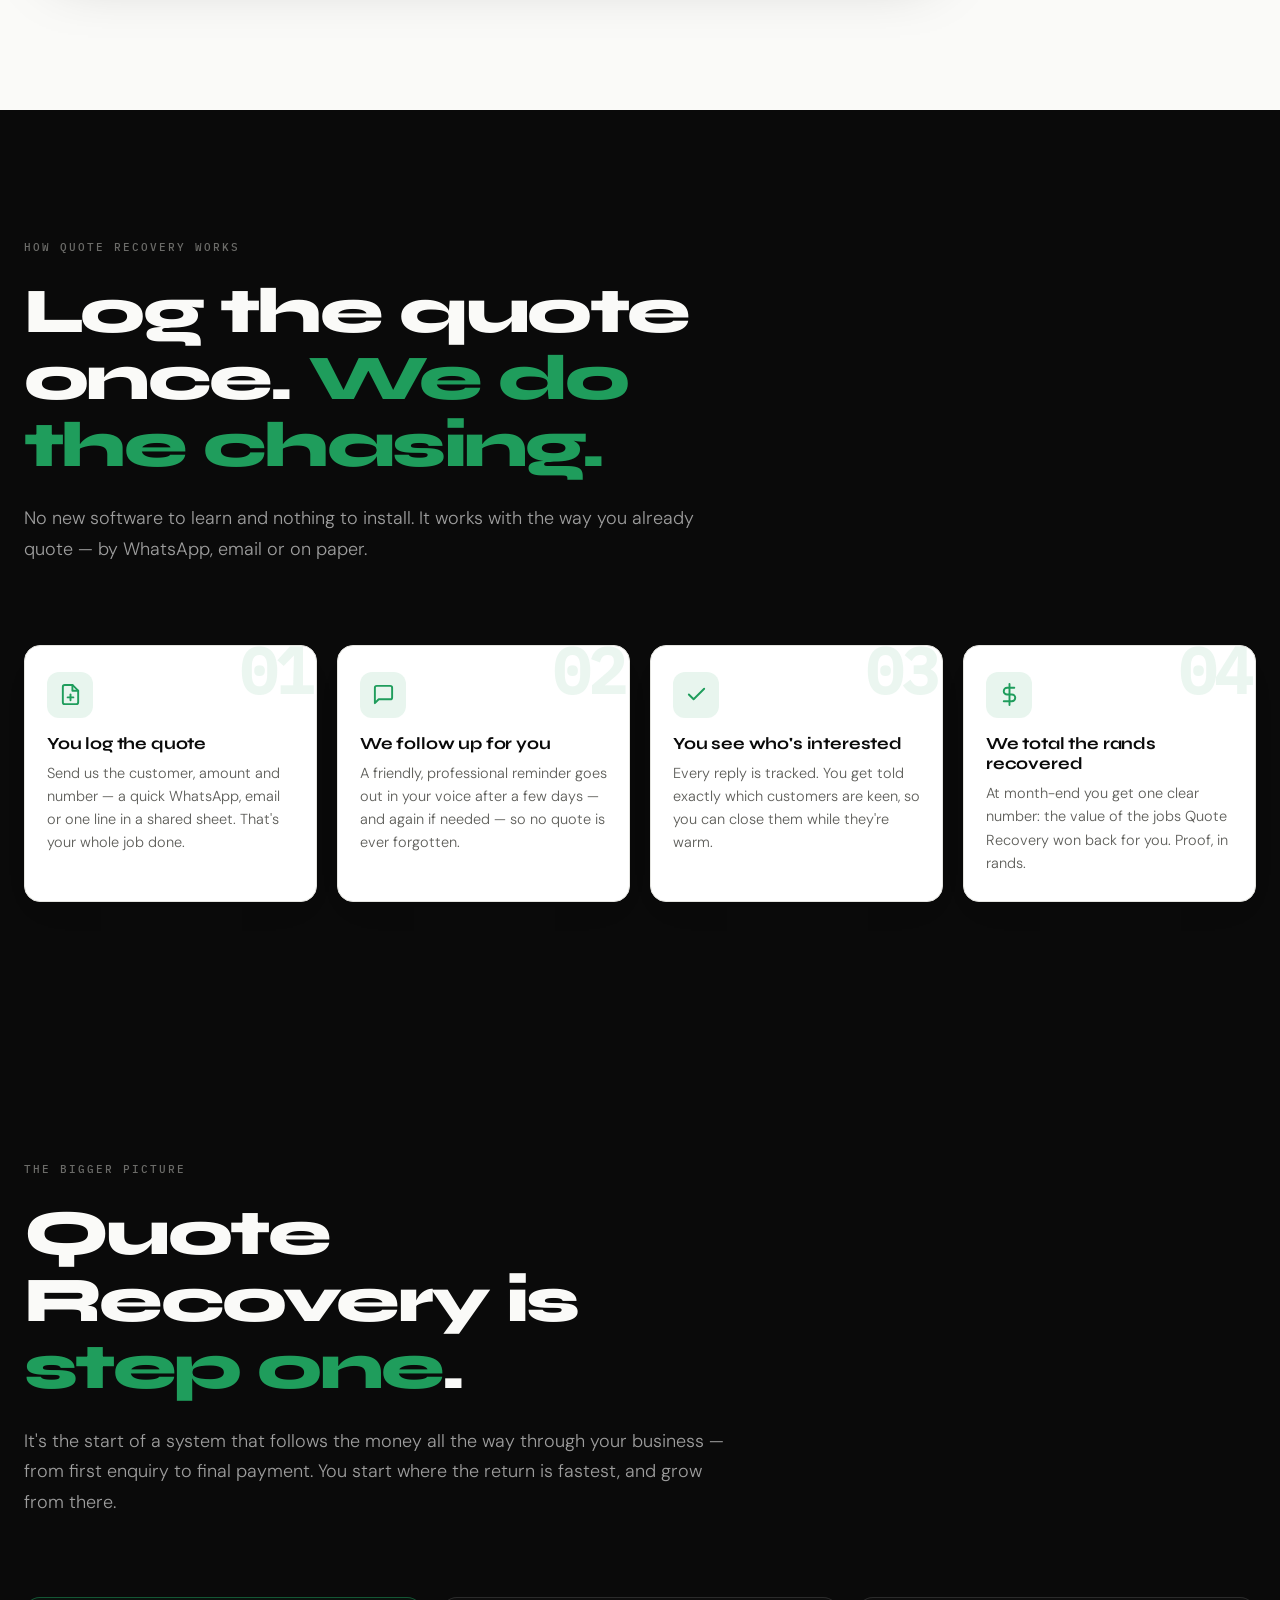
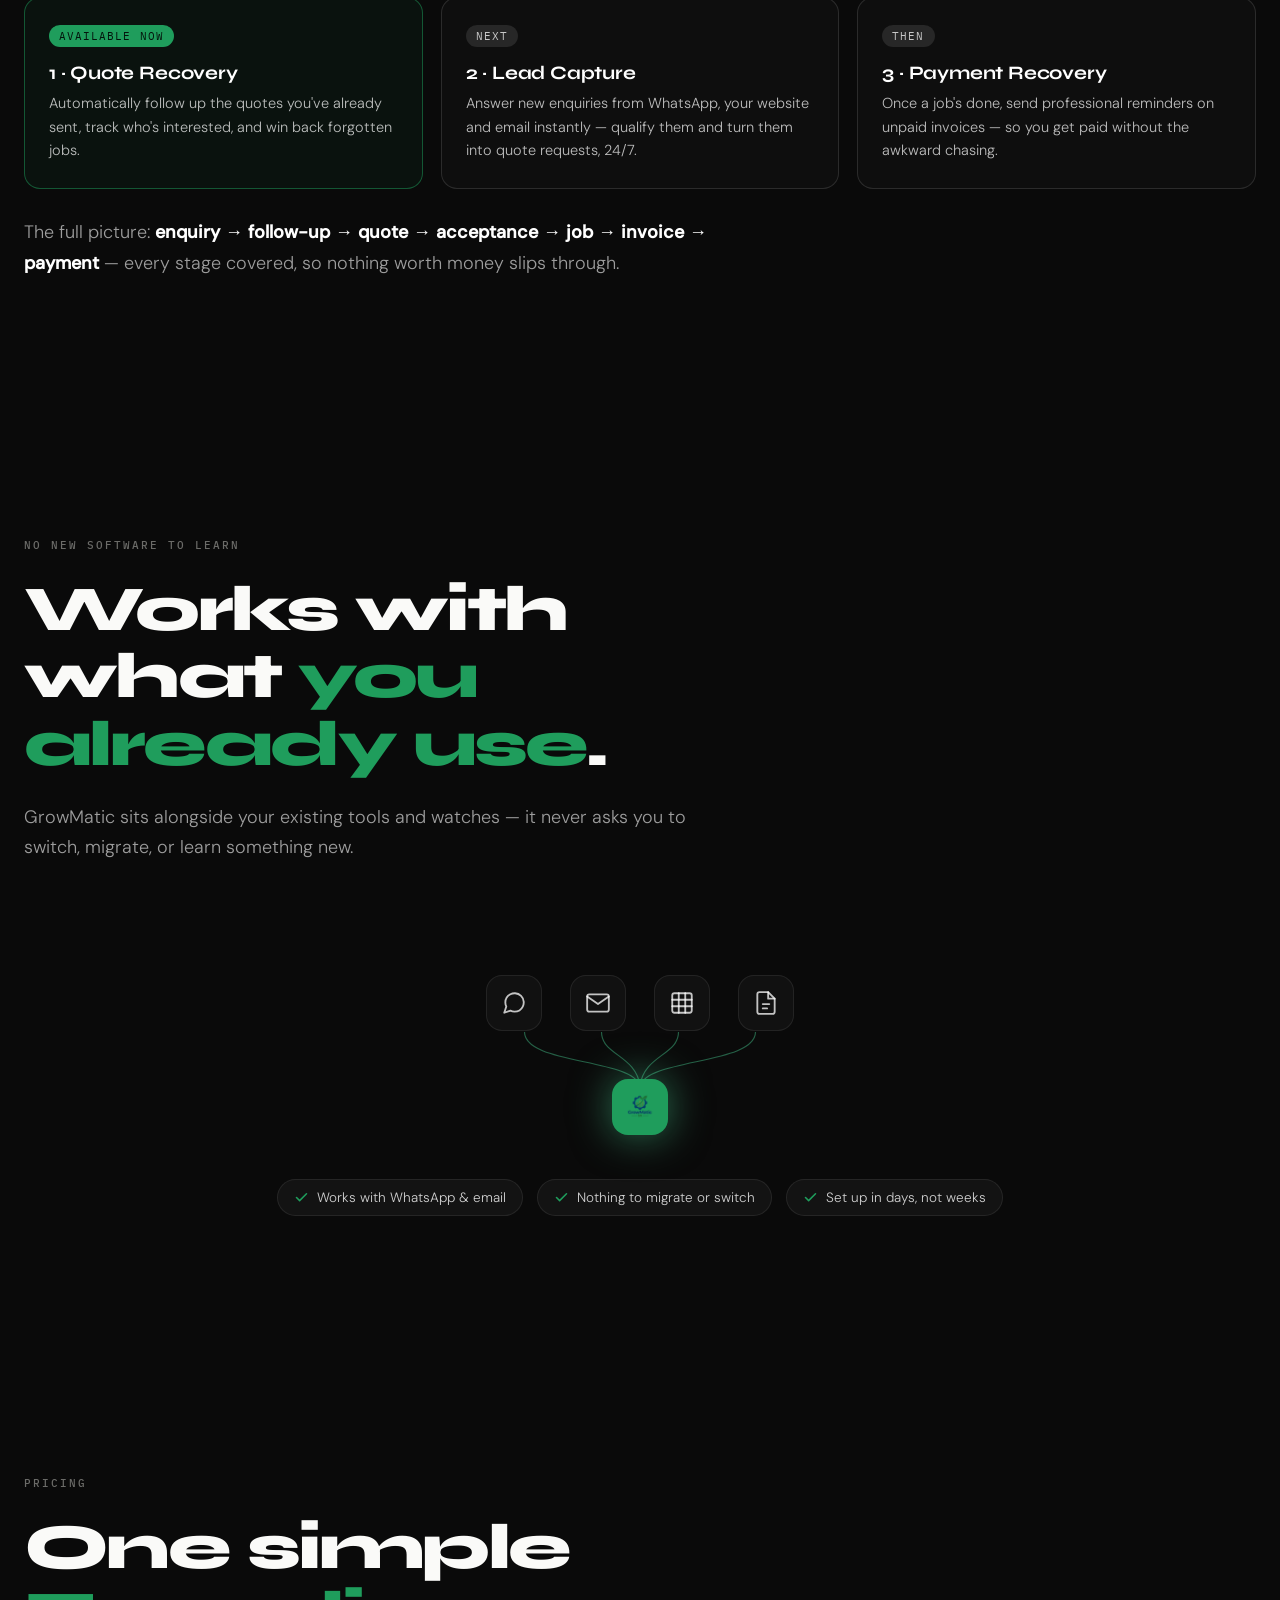
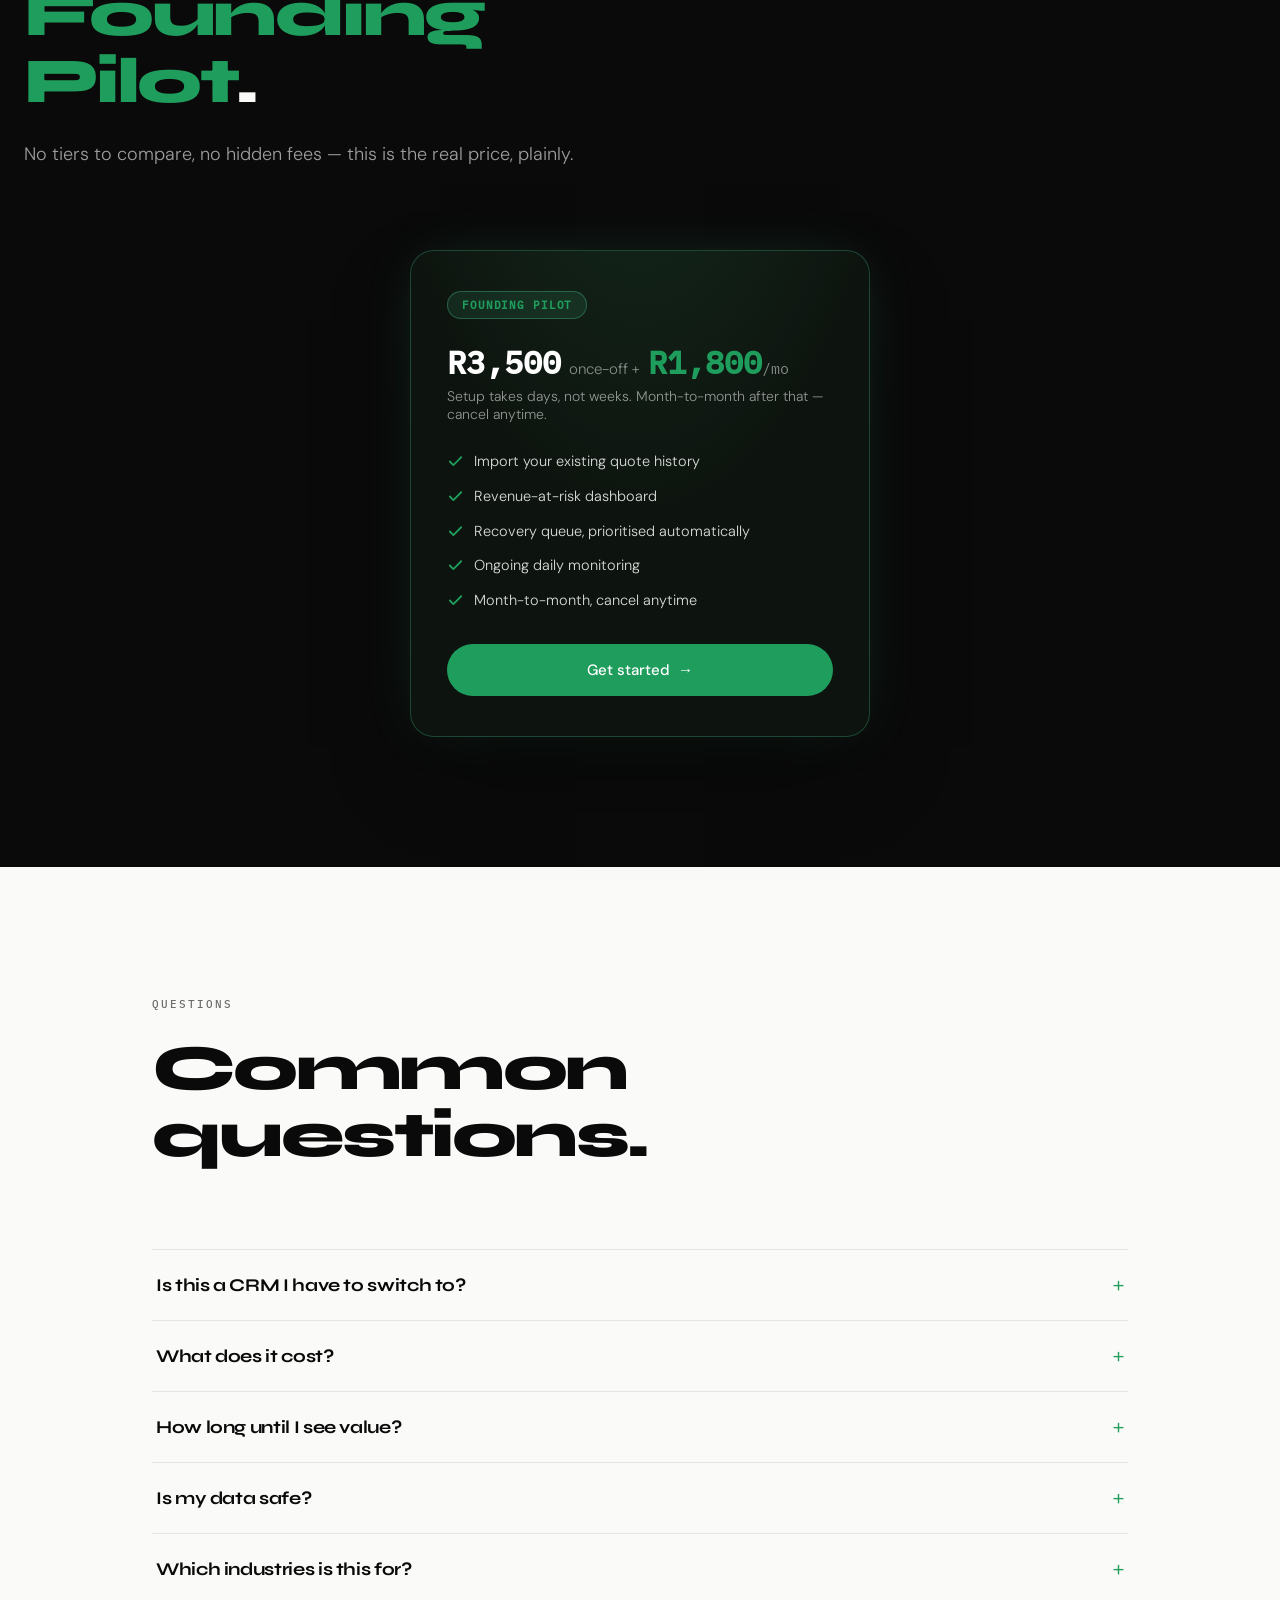
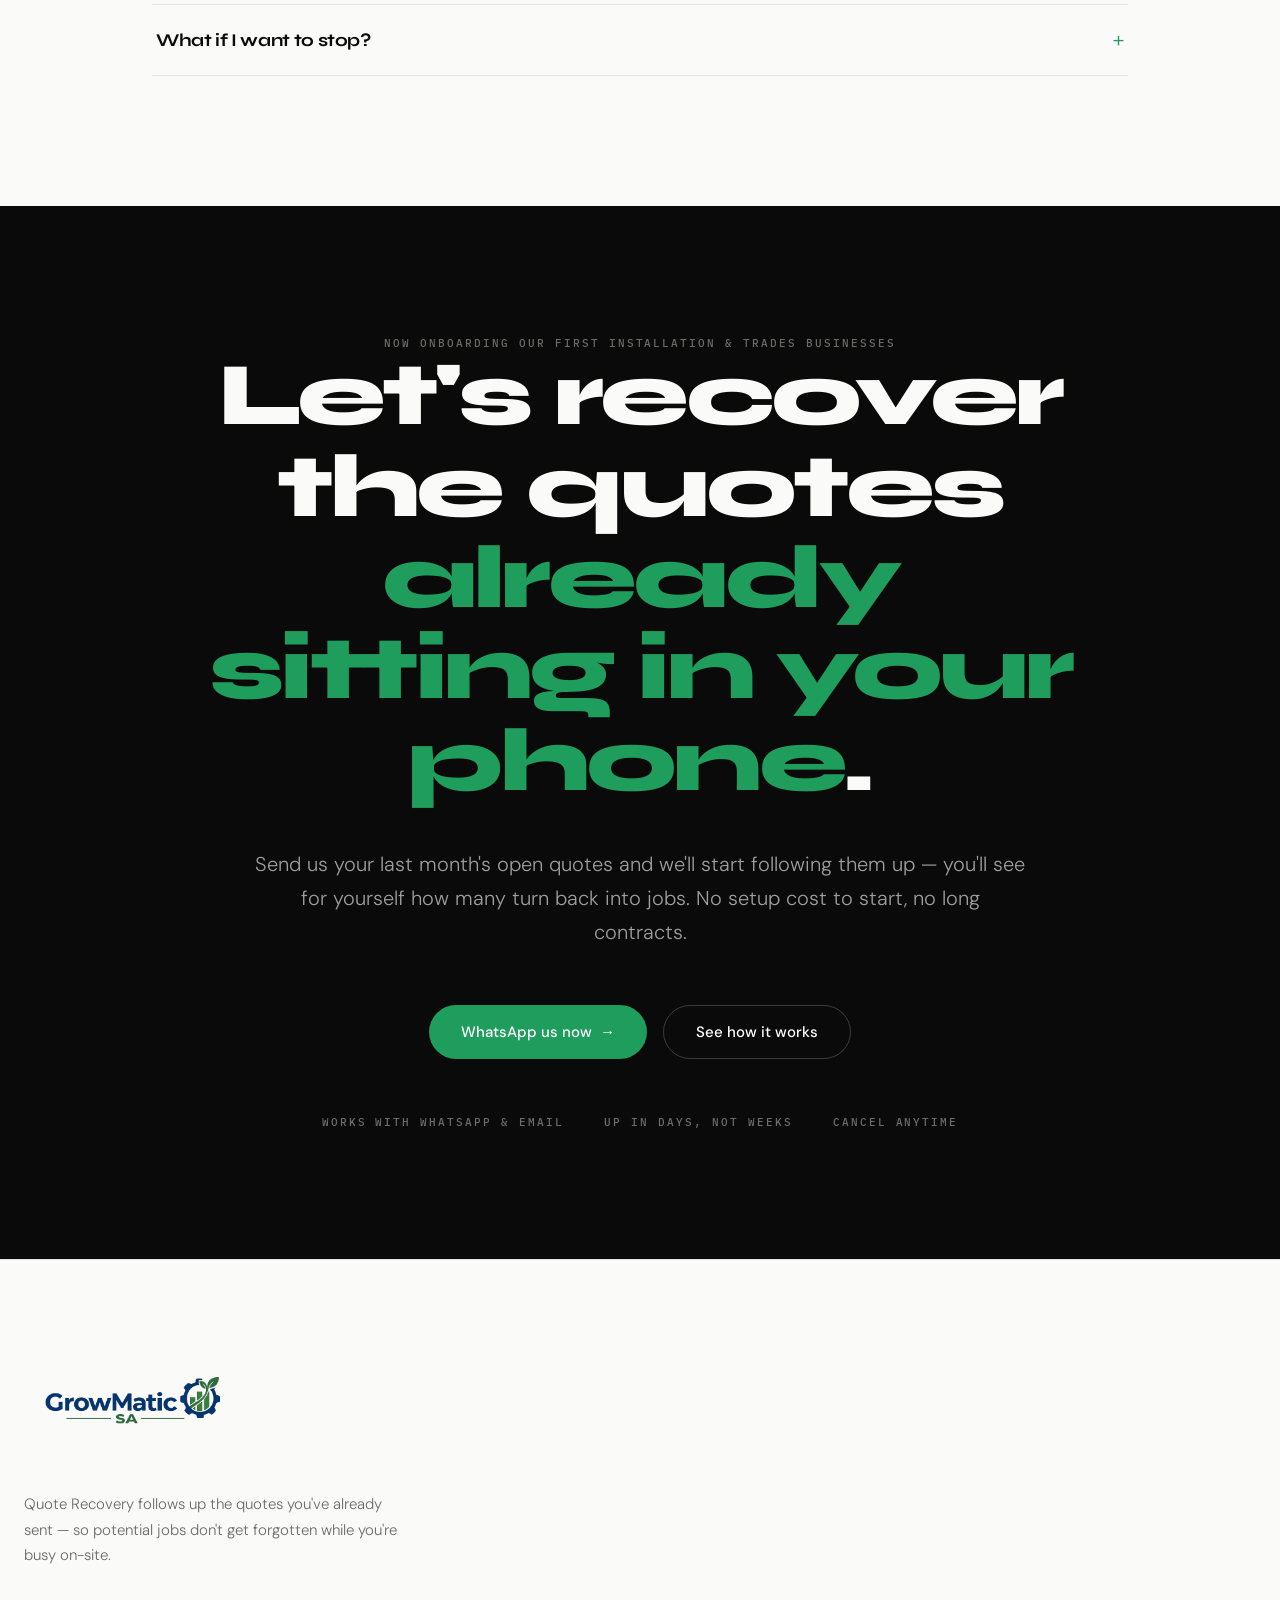
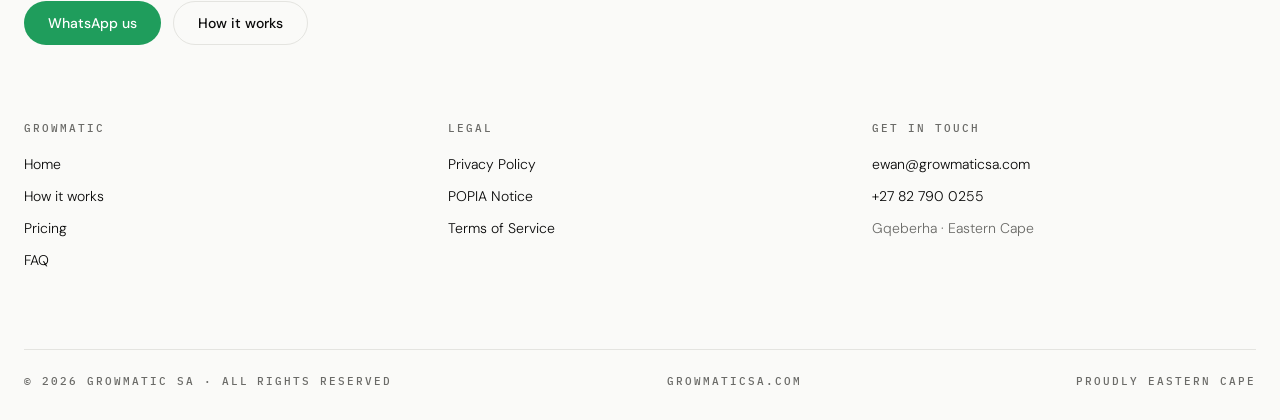
==== commit a25012cc: "Add works-with-your-tools, pricing, and FAQ sections matching the reference's visual language Three " ====
--- a/index.html
+++ b/index.html
@@ -328,7 +328,8 @@
     <div class="nav-links" id="nav-links">
       <a href="/">Home</a>
       <a href="#how">How it works</a>
-      <a href="#stages">The system</a>
+      <a href="#pricing">Pricing</a>
+      <a href="#faq">FAQ</a>
       <a href="https://wa.me/27827900255?text=Hi!%20I%20send%20quotes%20and%20want%20to%20stop%20losing%20the%20ones%20that%20go%20quiet." class="btn-nav wa-call" target="_blank" rel="noopener noreferrer">Book a call</a>
     </div>
   </div>
@@ -552,8 +553,103 @@
   </div>
 </section>
 
+<!-- WORKS WITH YOUR TOOLS -->
+<section class="section section-dark" id="tools">
+  <div class="wrap">
+    <div class="section-head" style="max-width:700px">
+      <div class="eyebrow accent">No new software to learn</div>
+      <h2>Works with what <span class="accent">you already use</span>.</h2>
+      <p class="section-sub">GrowMatic sits alongside your existing tools and watches — it never asks you to switch, migrate, or learn something new.</p>
+    </div>
+    <div class="tools-hub">
+      <div class="tool-icons">
+        <div class="tool-icon" title="WhatsApp"><svg viewBox="0 0 24 24" fill="none" stroke="currentColor" stroke-width="1.7" stroke-linecap="round" stroke-linejoin="round"><path d="M21 11.5a8.38 8.38 0 0 1-.9 3.8 8.5 8.5 0 0 1-7.6 4.7 8.38 8.38 0 0 1-3.8-.9L3 21l1.9-5.7a8.38 8.38 0 0 1-.9-3.8 8.5 8.5 0 0 1 4.7-7.6 8.38 8.38 0 0 1 3.8-.9h.5a8.48 8.48 0 0 1 8 8v.5z"></path></svg></div>
+        <div class="tool-icon" title="Email"><svg viewBox="0 0 24 24" fill="none" stroke="currentColor" stroke-width="1.7" stroke-linecap="round" stroke-linejoin="round"><path d="M4 4h16c1.1 0 2 .9 2 2v12c0 1.1-.9 2-2 2H4c-1.1 0-2-.9-2-2V6c0-1.1.9-2 2-2z"></path><polyline points="22 6 12 13 2 6"></polyline></svg></div>
+        <div class="tool-icon" title="Excel / spreadsheets"><svg viewBox="0 0 24 24" fill="none" stroke="currentColor" stroke-width="1.7" stroke-linecap="round" stroke-linejoin="round"><rect x="3" y="3" width="18" height="18" rx="2"></rect><line x1="3" y1="9" x2="21" y2="9"></line><line x1="3" y1="15" x2="21" y2="15"></line><line x1="9" y1="3" x2="9" y2="21"></line><line x1="15" y1="3" x2="15" y2="21"></line></svg></div>
+        <div class="tool-icon" title="Sage / Pastel"><svg viewBox="0 0 24 24" fill="none" stroke="currentColor" stroke-width="1.7" stroke-linecap="round" stroke-linejoin="round"><path d="M14 2H6a2 2 0 0 0-2 2v16a2 2 0 0 0 2 2h12a2 2 0 0 0 2-2V8z"></path><polyline points="14 2 14 8 20 8"></polyline><line x1="9" y1="13" x2="15" y2="13"></line><line x1="9" y1="17" x2="13" y2="17"></line></svg></div>
+      </div>
+      <svg class="tools-lines" viewBox="0 0 400 70" width="308" height="60" fill="none">
+        <path d="M50 0 C 50 42, 190 34, 200 70" stroke="rgba(79,224,160,.4)" stroke-width="1.5"></path>
+        <path d="M150 0 C 150 30, 195 30, 200 70" stroke="rgba(79,224,160,.4)" stroke-width="1.5"></path>
+        <path d="M250 0 C 250 30, 205 30, 200 70" stroke="rgba(79,224,160,.4)" stroke-width="1.5"></path>
+        <path d="M350 0 C 350 42, 210 34, 200 70" stroke="rgba(79,224,160,.4)" stroke-width="1.5"></path>
+      </svg>
+      <div class="tools-logo"><img src="assets/logo.png" alt="GrowMatic"></div>
+    </div>
+    <div class="tools-checklist">
+      <span><svg viewBox="0 0 24 24" fill="none" stroke="currentColor" stroke-width="2.5" stroke-linecap="round" stroke-linejoin="round"><polyline points="20 6 9 17 4 12"></polyline></svg> Works with WhatsApp &amp; email</span>
+      <span><svg viewBox="0 0 24 24" fill="none" stroke="currentColor" stroke-width="2.5" stroke-linecap="round" stroke-linejoin="round"><polyline points="20 6 9 17 4 12"></polyline></svg> Nothing to migrate or switch</span>
+      <span><svg viewBox="0 0 24 24" fill="none" stroke="currentColor" stroke-width="2.5" stroke-linecap="round" stroke-linejoin="round"><polyline points="20 6 9 17 4 12"></polyline></svg> Set up in days, not weeks</span>
+    </div>
+  </div>
+</section>
+
+<!-- PRICING -->
+<section class="section section-dark" id="pricing">
+  <div class="wrap">
+    <div class="section-head" style="max-width:700px">
+      <div class="eyebrow accent">Pricing</div>
+      <h2>One simple <span class="accent">Founding Pilot</span>.</h2>
+      <p class="section-sub">No tiers to compare, no hidden fees — this is the real price, plainly.</p>
+    </div>
+    <div class="price-wrap">
+      <div class="price-card">
+        <span class="price-badge">Founding Pilot</span>
+        <div class="price-figure">
+          <span class="setup">R3,500</span><span class="sep">once-off +</span><span class="monthly">R1,800<small>/mo</small></span>
+        </div>
+        <p class="price-note">Setup takes days, not weeks. Month-to-month after that — cancel anytime.</p>
+        <ul class="price-features">
+          <li><svg viewBox="0 0 24 24" fill="none" stroke="currentColor" stroke-width="2.5" stroke-linecap="round" stroke-linejoin="round"><polyline points="20 6 9 17 4 12"></polyline></svg> Import your existing quote history</li>
+          <li><svg viewBox="0 0 24 24" fill="none" stroke="currentColor" stroke-width="2.5" stroke-linecap="round" stroke-linejoin="round"><polyline points="20 6 9 17 4 12"></polyline></svg> Revenue-at-risk dashboard</li>
+          <li><svg viewBox="0 0 24 24" fill="none" stroke="currentColor" stroke-width="2.5" stroke-linecap="round" stroke-linejoin="round"><polyline points="20 6 9 17 4 12"></polyline></svg> Recovery queue, prioritised automatically</li>
+          <li><svg viewBox="0 0 24 24" fill="none" stroke="currentColor" stroke-width="2.5" stroke-linecap="round" stroke-linejoin="round"><polyline points="20 6 9 17 4 12"></polyline></svg> Ongoing daily monitoring</li>
+          <li><svg viewBox="0 0 24 24" fill="none" stroke="currentColor" stroke-width="2.5" stroke-linecap="round" stroke-linejoin="round"><polyline points="20 6 9 17 4 12"></polyline></svg> Month-to-month, cancel anytime</li>
+        </ul>
+        <a href="https://wa.me/27827900255?text=Hi!%20I%27d%20like%20to%20get%20started%20with%20the%20Founding%20Pilot." class="btn-primary wa-call" target="_blank" rel="noopener noreferrer">Get started <span>→</span></a>
+      </div>
+    </div>
+  </div>
+</section>
+
+<!-- FAQ -->
+<section class="section section-light" id="faq">
+  <div class="wrap wrap-narrow">
+    <div class="section-head" style="max-width:700px">
+      <div class="eyebrow">Questions</div>
+      <h2>Common questions.</h2>
+    </div>
+    <div class="faq-list">
+      <details class="faq-item">
+        <summary><span class="faq-q">Is this a CRM I have to switch to?</span><span class="faq-plus">+</span></summary>
+        <p>No. GrowMatic isn't a CRM or a replacement for Sage, Pastel, WhatsApp or Excel — it sits alongside whatever you already use and watches for quotes going quiet. There's nothing to migrate.</p>
+      </details>
+      <details class="faq-item">
+        <summary><span class="faq-q">What does it cost?</span><span class="faq-plus">+</span></summary>
+        <p>The Founding Pilot is R3,500 once-off for setup, then R1,800/month. That's the whole price — no hidden tiers or surprise fees.</p>
+      </details>
+      <details class="faq-item">
+        <summary><span class="faq-q">How long until I see value?</span><span class="faq-plus">+</span></summary>
+        <p>The first thing we do — before any commitment — is show you the real rand value sitting in your own stale quotes. That's usually within a day of getting your data.</p>
+      </details>
+      <details class="faq-item">
+        <summary><span class="faq-q">Is my data safe?</span><span class="faq-plus">+</span></summary>
+        <p>Yes. Your company's data is isolated at the database level so no other business can ever see it, and it's never sold, shared, or used for anything beyond running the service for you.</p>
+      </details>
+      <details class="faq-item">
+        <summary><span class="faq-q">Which industries is this for?</span><span class="faq-plus">+</span></summary>
+        <p>Solar installers, security/CCTV/access-control companies, gate-automation and electric-fencing installers, and commercial HVAC/refrigeration businesses — any installation trade that sends real quotes and loses track of some of them.</p>
+      </details>
+      <details class="faq-item">
+        <summary><span class="faq-q">What if I want to stop?</span><span class="faq-plus">+</span></summary>
+        <p>Every plan is month-to-month — cancel anytime, no penalties, no long contracts.</p>
+      </details>
+    </div>
+  </div>
+</section>
+
 <!-- CTA -->
-<section class="section section-dark cta-section" id="pricing">
+<section class="section section-dark cta-section" id="cta">
   <div class="wrap">
     <div class="cta-inner">
       <div class="eyebrow accent">Now onboarding our first installation &amp; trades businesses</div>
@@ -589,7 +685,8 @@
           <div class="footer-links">
             <a href="/">Home</a>
             <a href="#how">How it works</a>
-            <a href="#stages">The system</a>
+            <a href="#pricing">Pricing</a>
+            <a href="#faq">FAQ</a>
           </div>
         </div>
         <div>
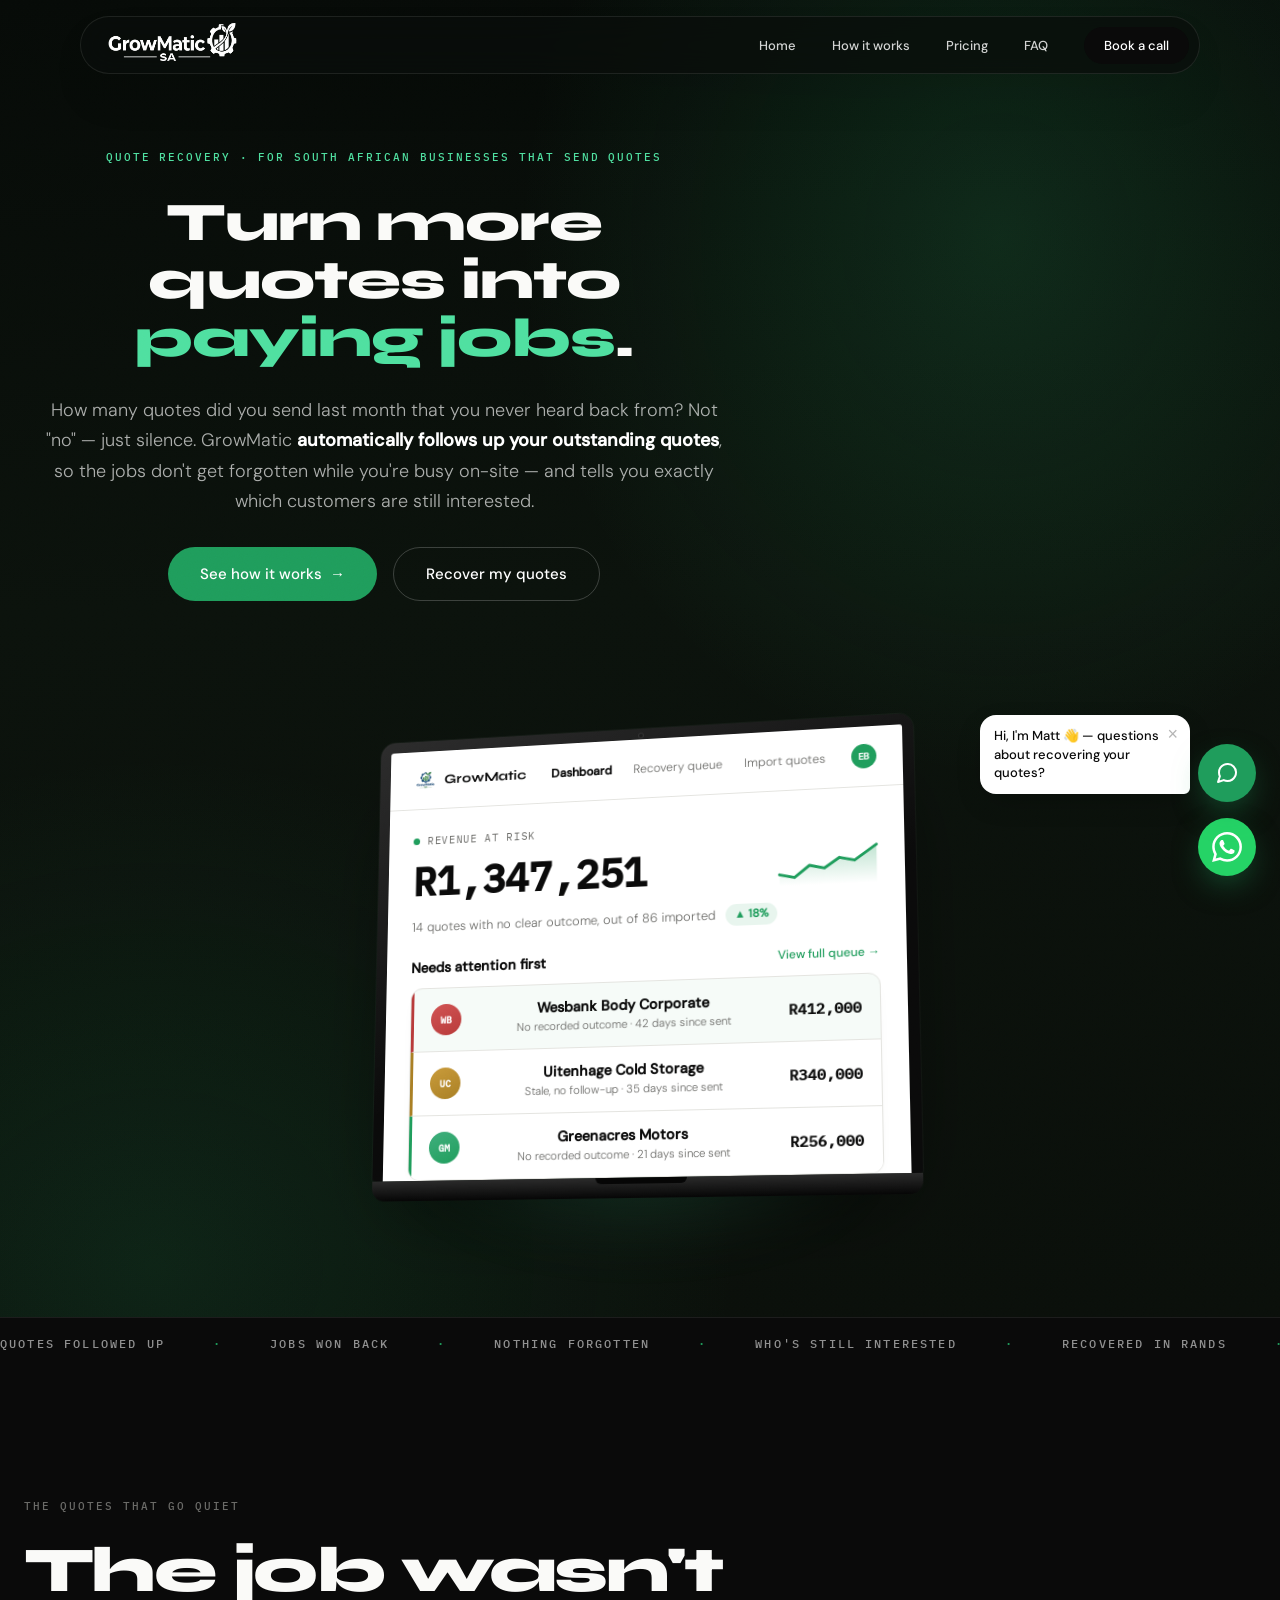
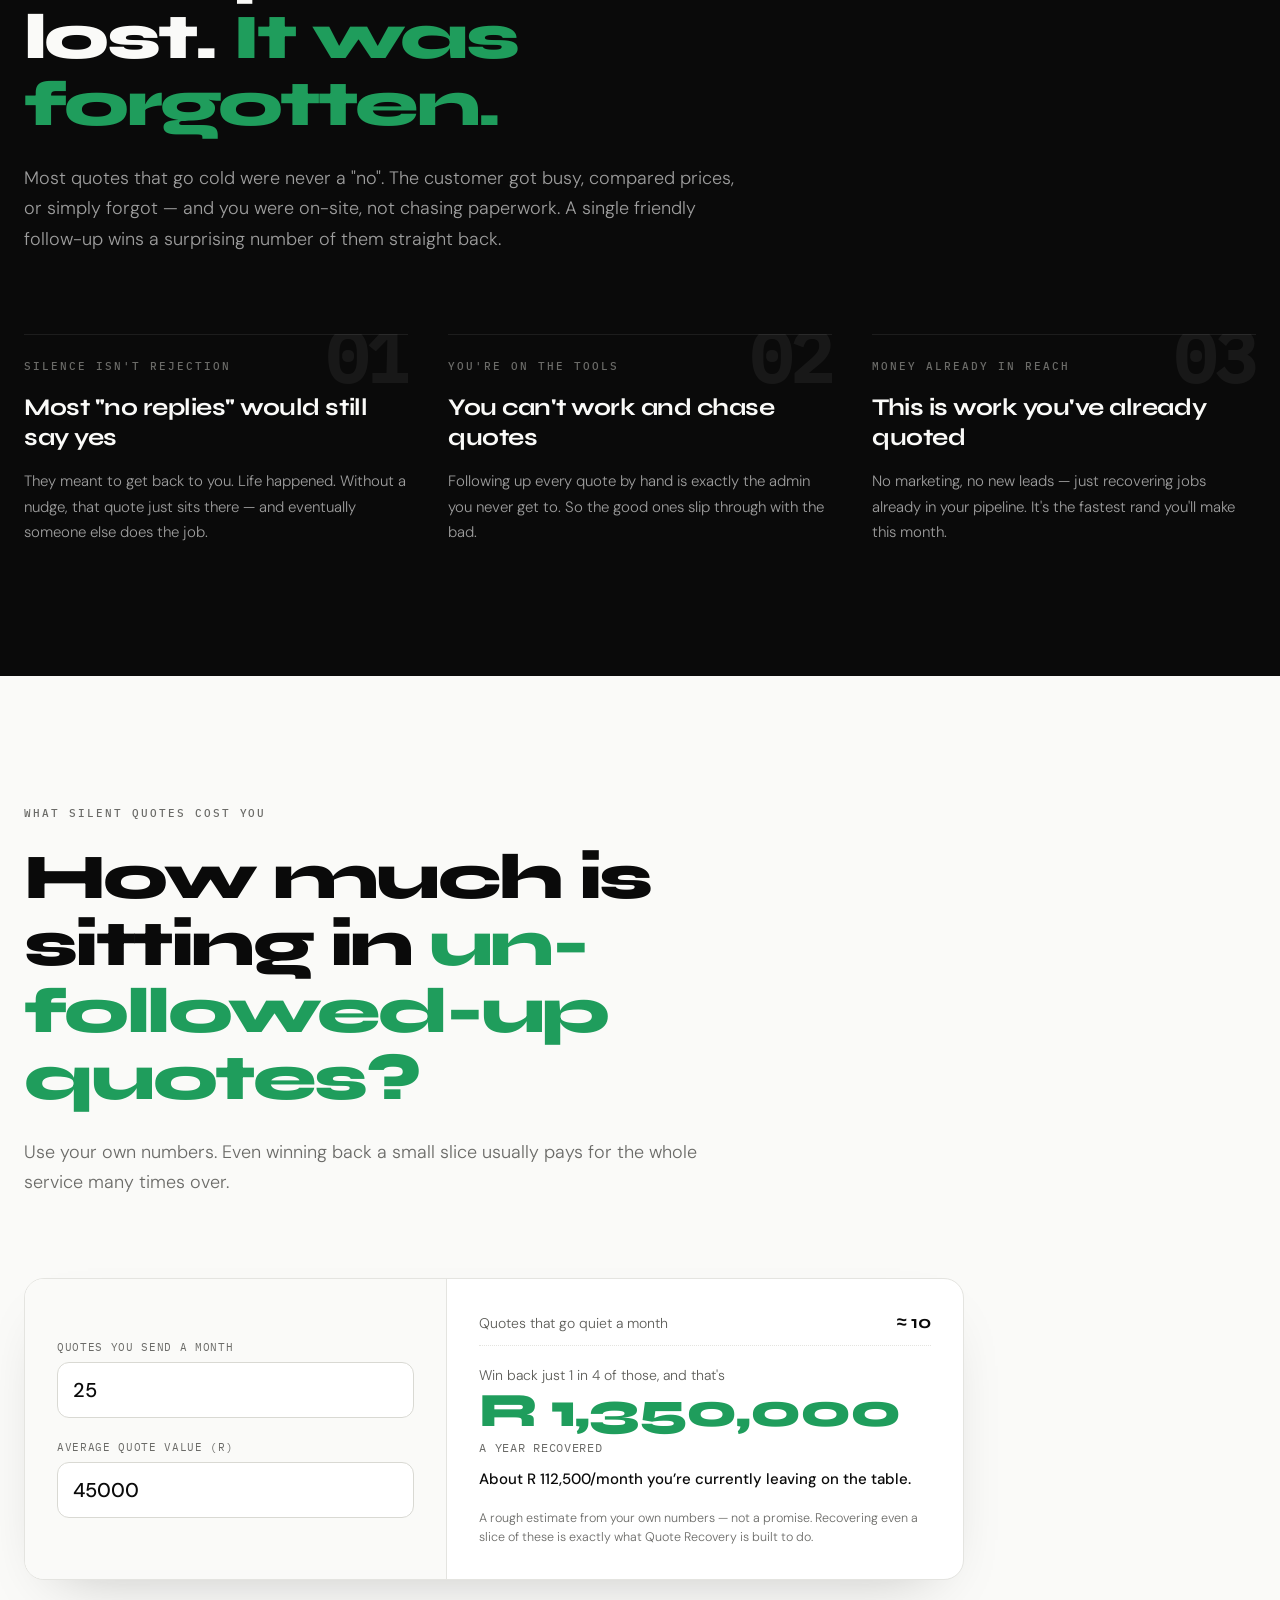
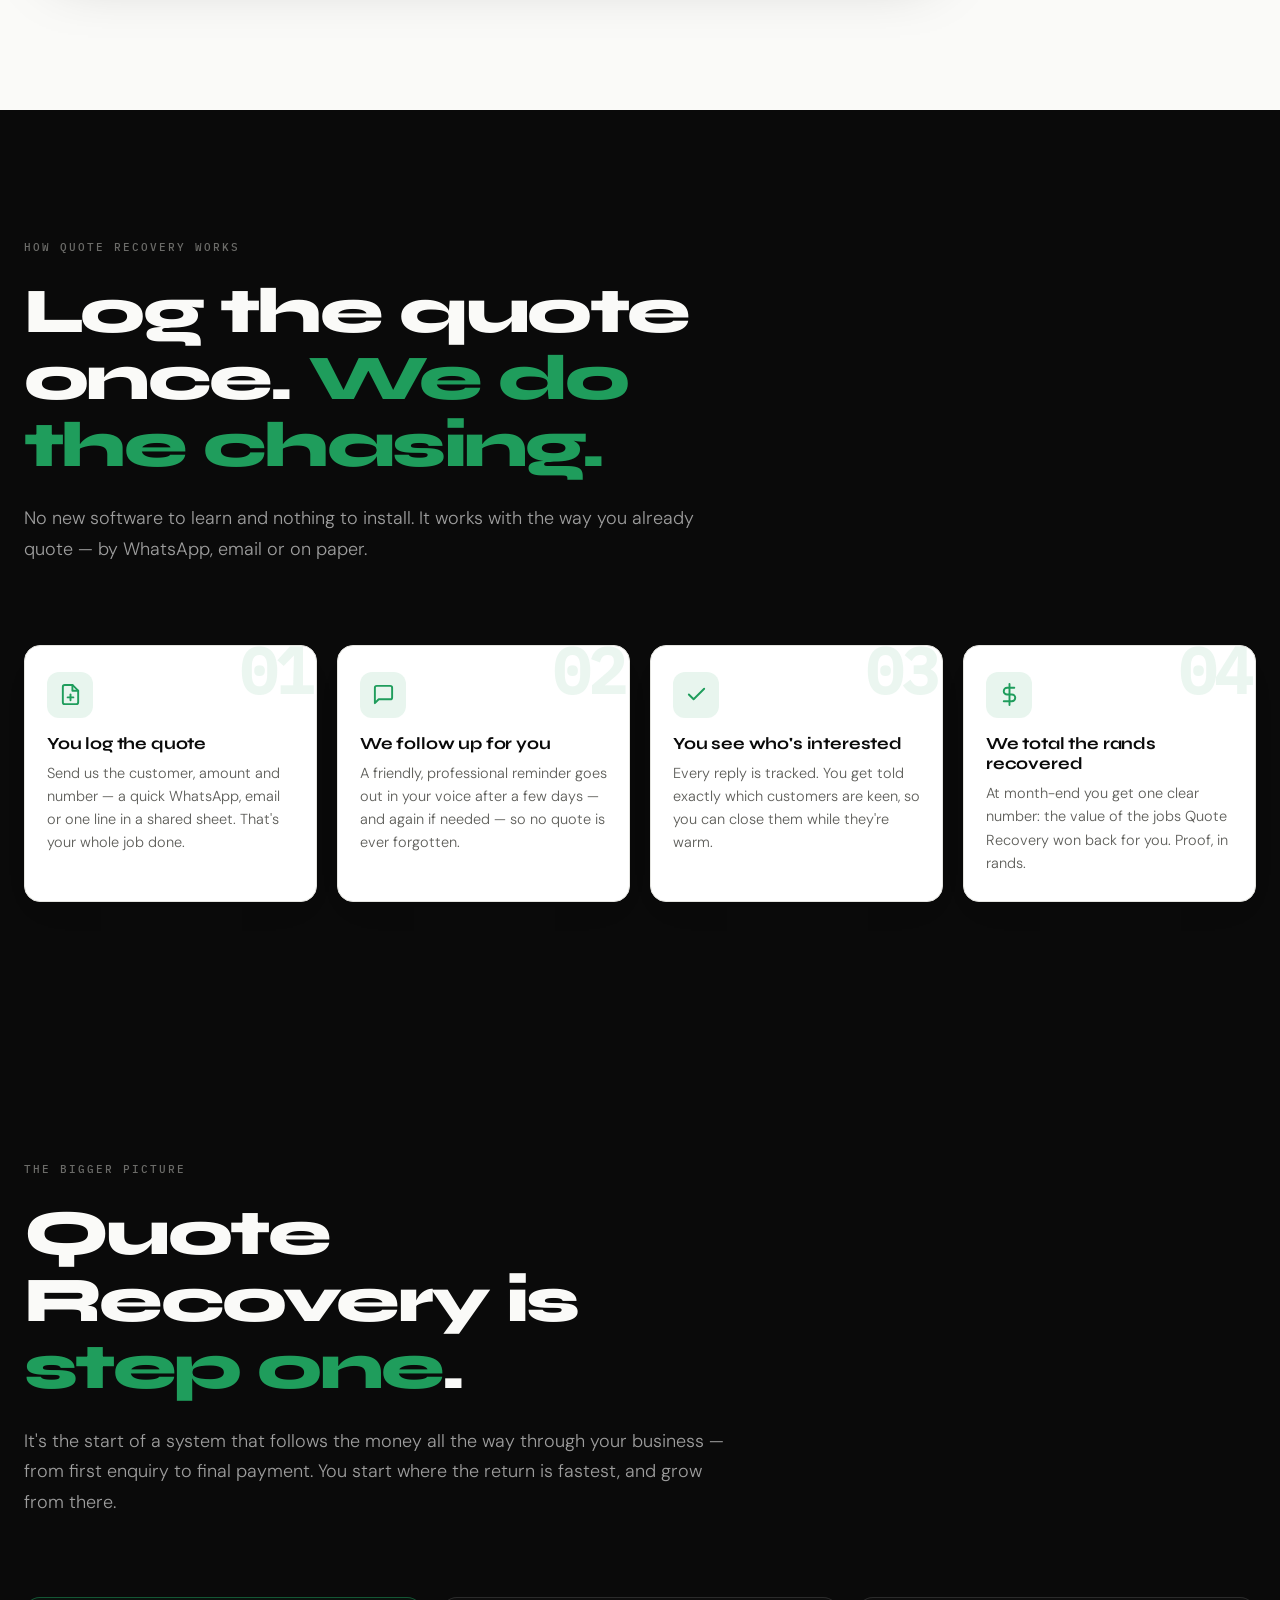
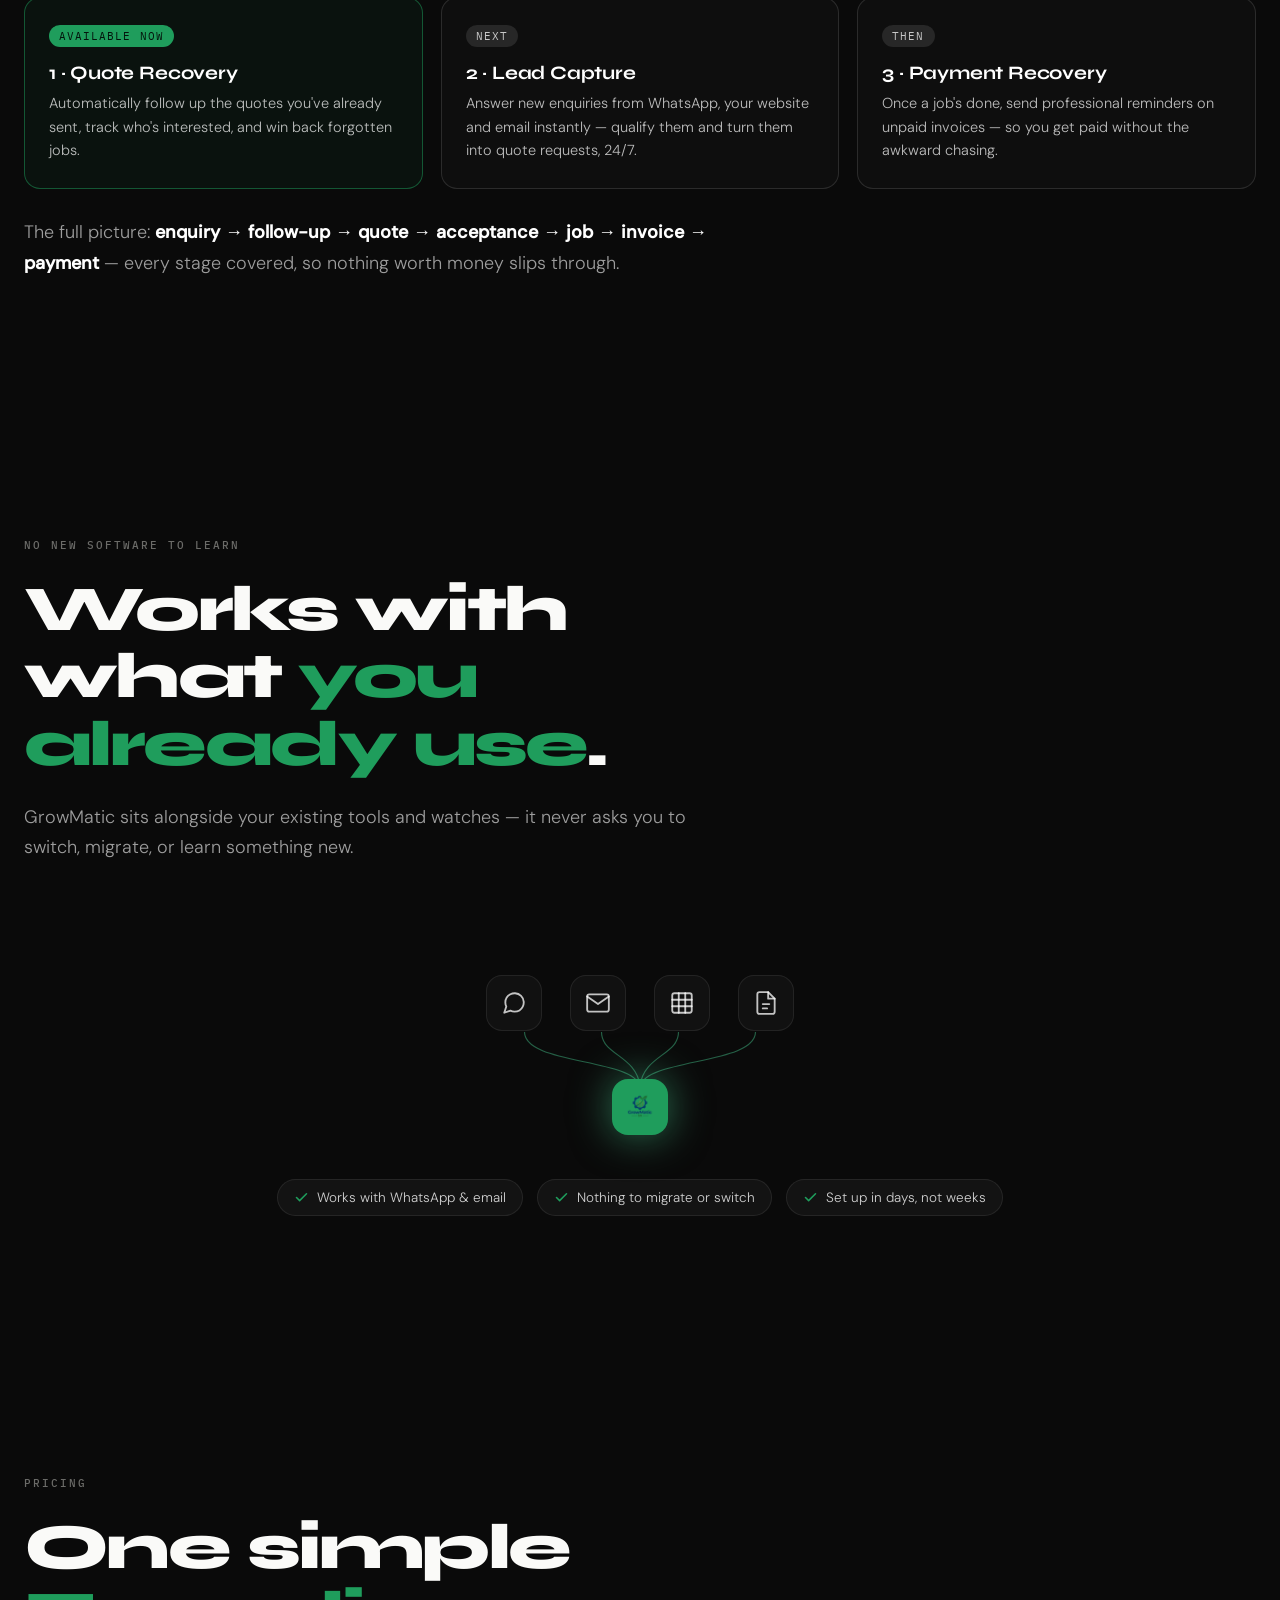
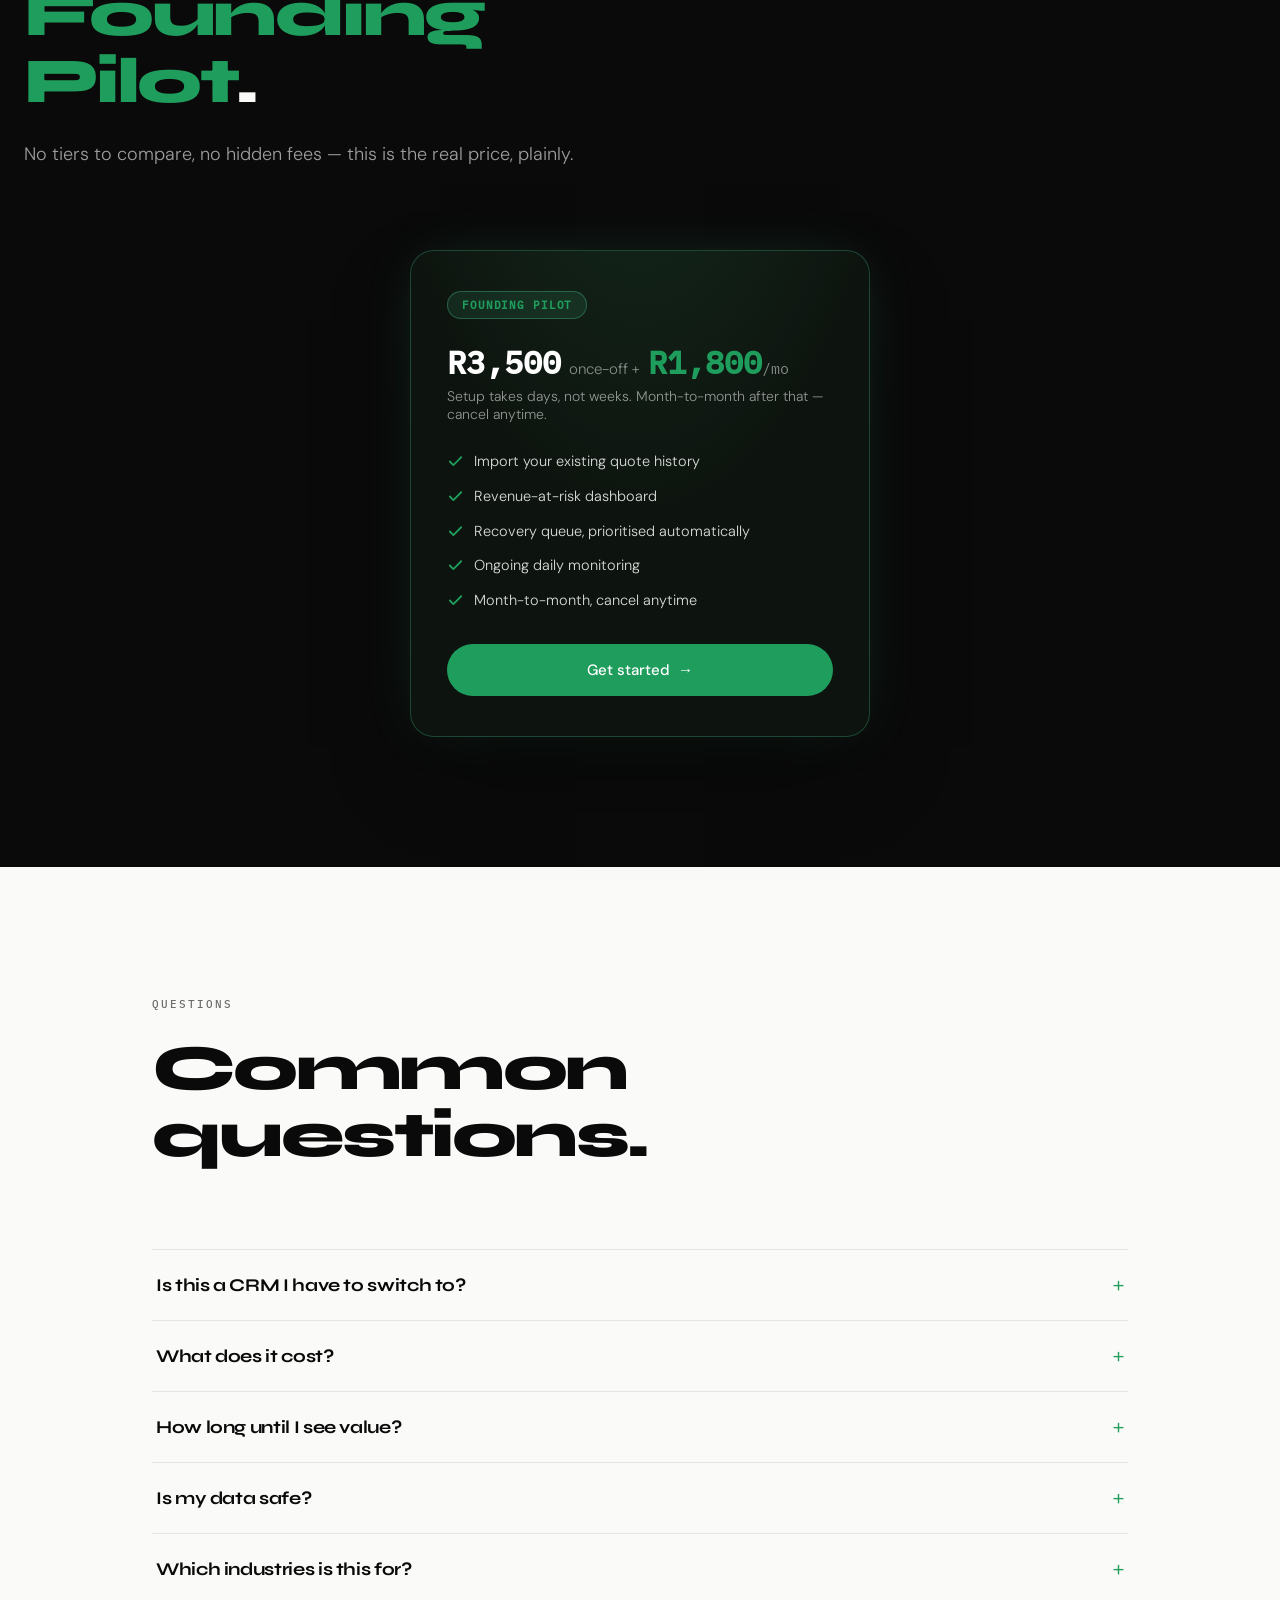
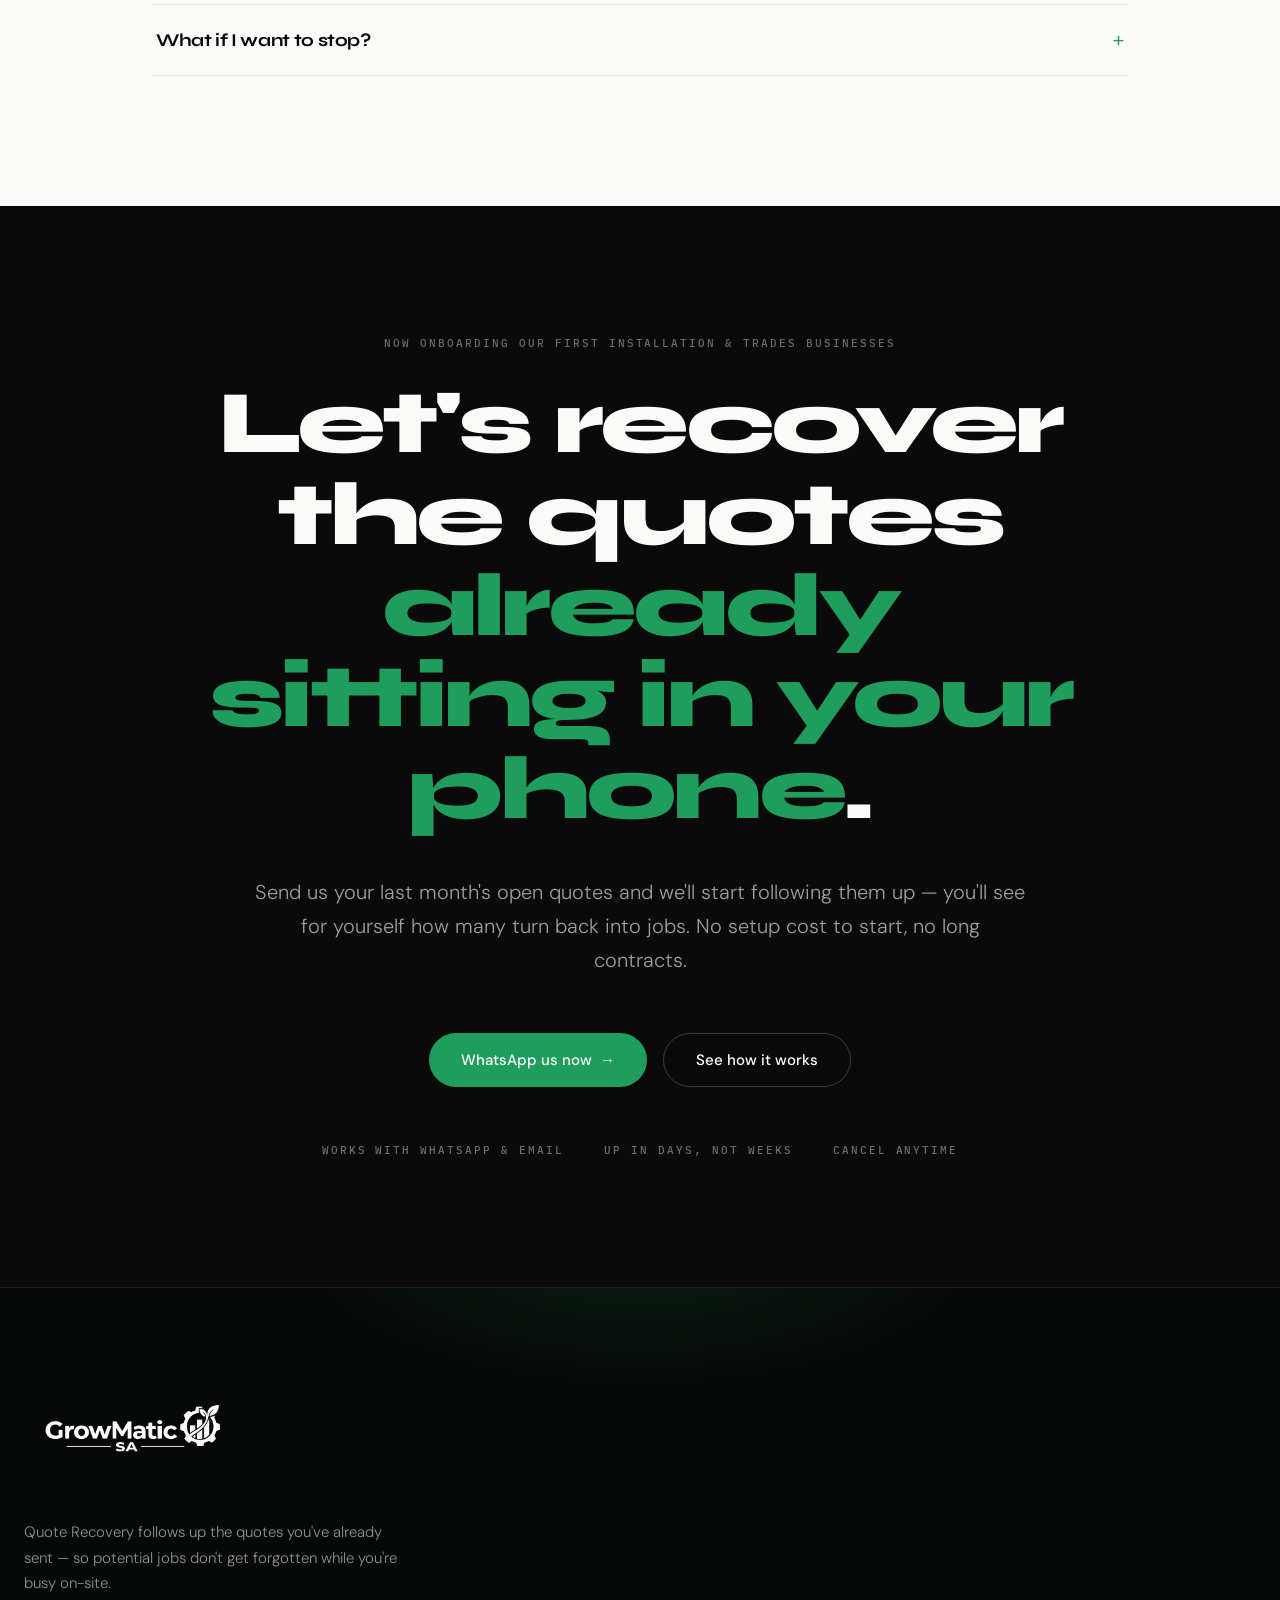
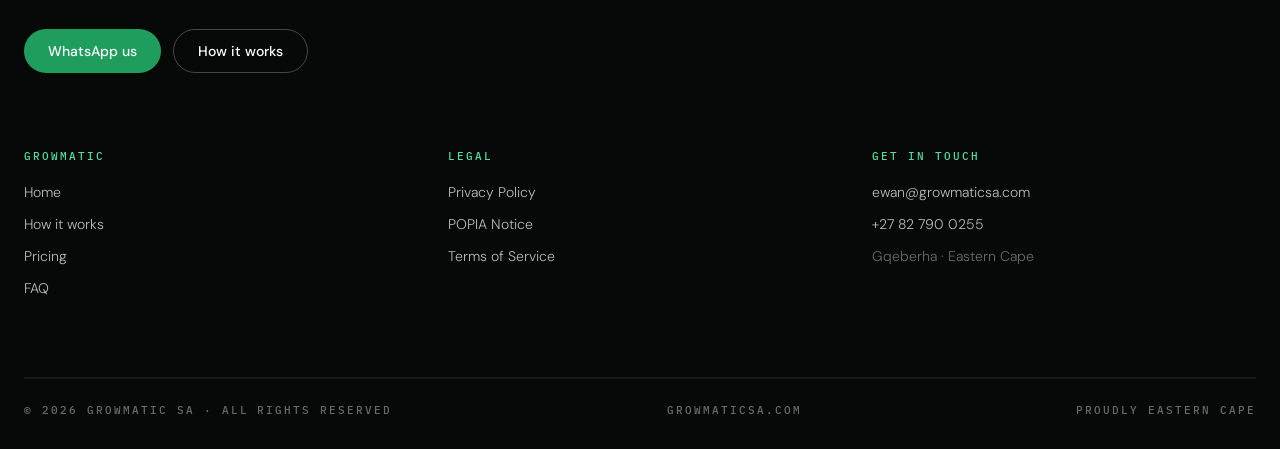
==== commit 2ff67f61: "Broaden hero eyebrow beyond the narrow vertical list, fix CTA eyebrow/heading spacing, dark-theme th" ====
--- a/index.html
+++ b/index.html
@@ -315,6 +315,31 @@
   .price-features li { display: flex; align-items: flex-start; gap: 10px; font-size: 14.5px; color: rgba(255,255,255,.85); line-height: 1.5; }
   .price-features svg { width: 17px; height: 17px; color: var(--green); flex-shrink: 0; margin-top: 2px; }
   .price-card .btn-primary { position: relative; width: 100%; justify-content: center; }
+
+  /* Footer — dark to match the rest of this page (the shared .footer in
+     styles.css is light, correct for the plain legal pages that reuse it,
+     but reads flat/dated after everything above went dark+glowing).
+     Scoped to this page only via being inline here, not touching
+     styles.css, so privacy/terms/popia are untouched. */
+  .footer { background: #060907; border-top: 1px solid rgba(255,255,255,.07); position: relative; overflow: hidden; }
+  .footer::before {
+    content: ''; position: absolute; top: -200px; left: 50%; transform: translateX(-50%);
+    width: 700px; height: 300px; background: radial-gradient(ellipse at center, rgba(79,224,160,.1), transparent 70%);
+    pointer-events: none;
+  }
+  .footer .wrap { position: relative; }
+  .footer-logo { filter: brightness(0) invert(1); }
+  .footer-top p { color: rgba(255,255,255,.55); }
+  .footer-cols .eyebrow { color: #4fe0a0; }
+  .footer-links a { color: rgba(255,255,255,.72); transition: color .15s ease; }
+  .footer-links a:hover { color: #fff; }
+  .footer-links .muted { color: rgba(255,255,255,.4); }
+  .footer-top { border-bottom: 1px solid rgba(255,255,255,.07); }
+  .footer-bottom { border-top-color: rgba(255,255,255,.07); color: rgba(255,255,255,.4); }
+  /* .btn-outline-sm is dark-ink-on-light in styles.css, tuned for the light
+     footer this page no longer has -- would be invisible here otherwise. */
+  .footer .btn-outline-sm { color: #fff !important; border-color: rgba(255,255,255,.25); }
+  .footer .btn-outline-sm:hover { background: rgba(255,255,255,.06); }
 </style>
 </head>
 <body>
@@ -339,7 +364,7 @@
 <section class="hero">
   <div class="hero-inner">
     <div>
-      <div class="eyebrow">Quote Recovery · for solar, security &amp; trade installers</div>
+      <div class="eyebrow">Quote Recovery · for South African businesses that send quotes</div>
       <h1>Turn more quotes into <span class="accent">paying jobs</span>.</h1>
       <p class="hero-sub">How many quotes did you send last month that you never heard back from? Not "no" — just silence. GrowMatic <strong>automatically follows up your outstanding quotes</strong>, so the jobs don't get forgotten while you're busy on-site — and tells you exactly which customers are still interested.</p>
       <div class="hero-ctas">
--- a/styles.css
+++ b/styles.css
@@ -548,6 +548,7 @@
 /* ---------- CTA ---------- */
 .cta-section .wrap { text-align: center; }
 .cta-inner { max-width: 900px; margin: 0 auto; }
+.cta-inner .eyebrow { margin-bottom: 28px; }
 .cta-inner h2 { font-family: 'Syne', sans-serif; font-weight: 800; letter-spacing: -0.04em; line-height: 1.02; margin: 0; }
 .cta-sub { color: rgba(255,255,255,0.6); font-size: 20px; line-height: 1.7; margin: 40px auto 0; max-width: 55ch; }
 .cta-ctas { margin-top: 56px; display: flex; gap: 16px; justify-content: center; flex-wrap: wrap; }
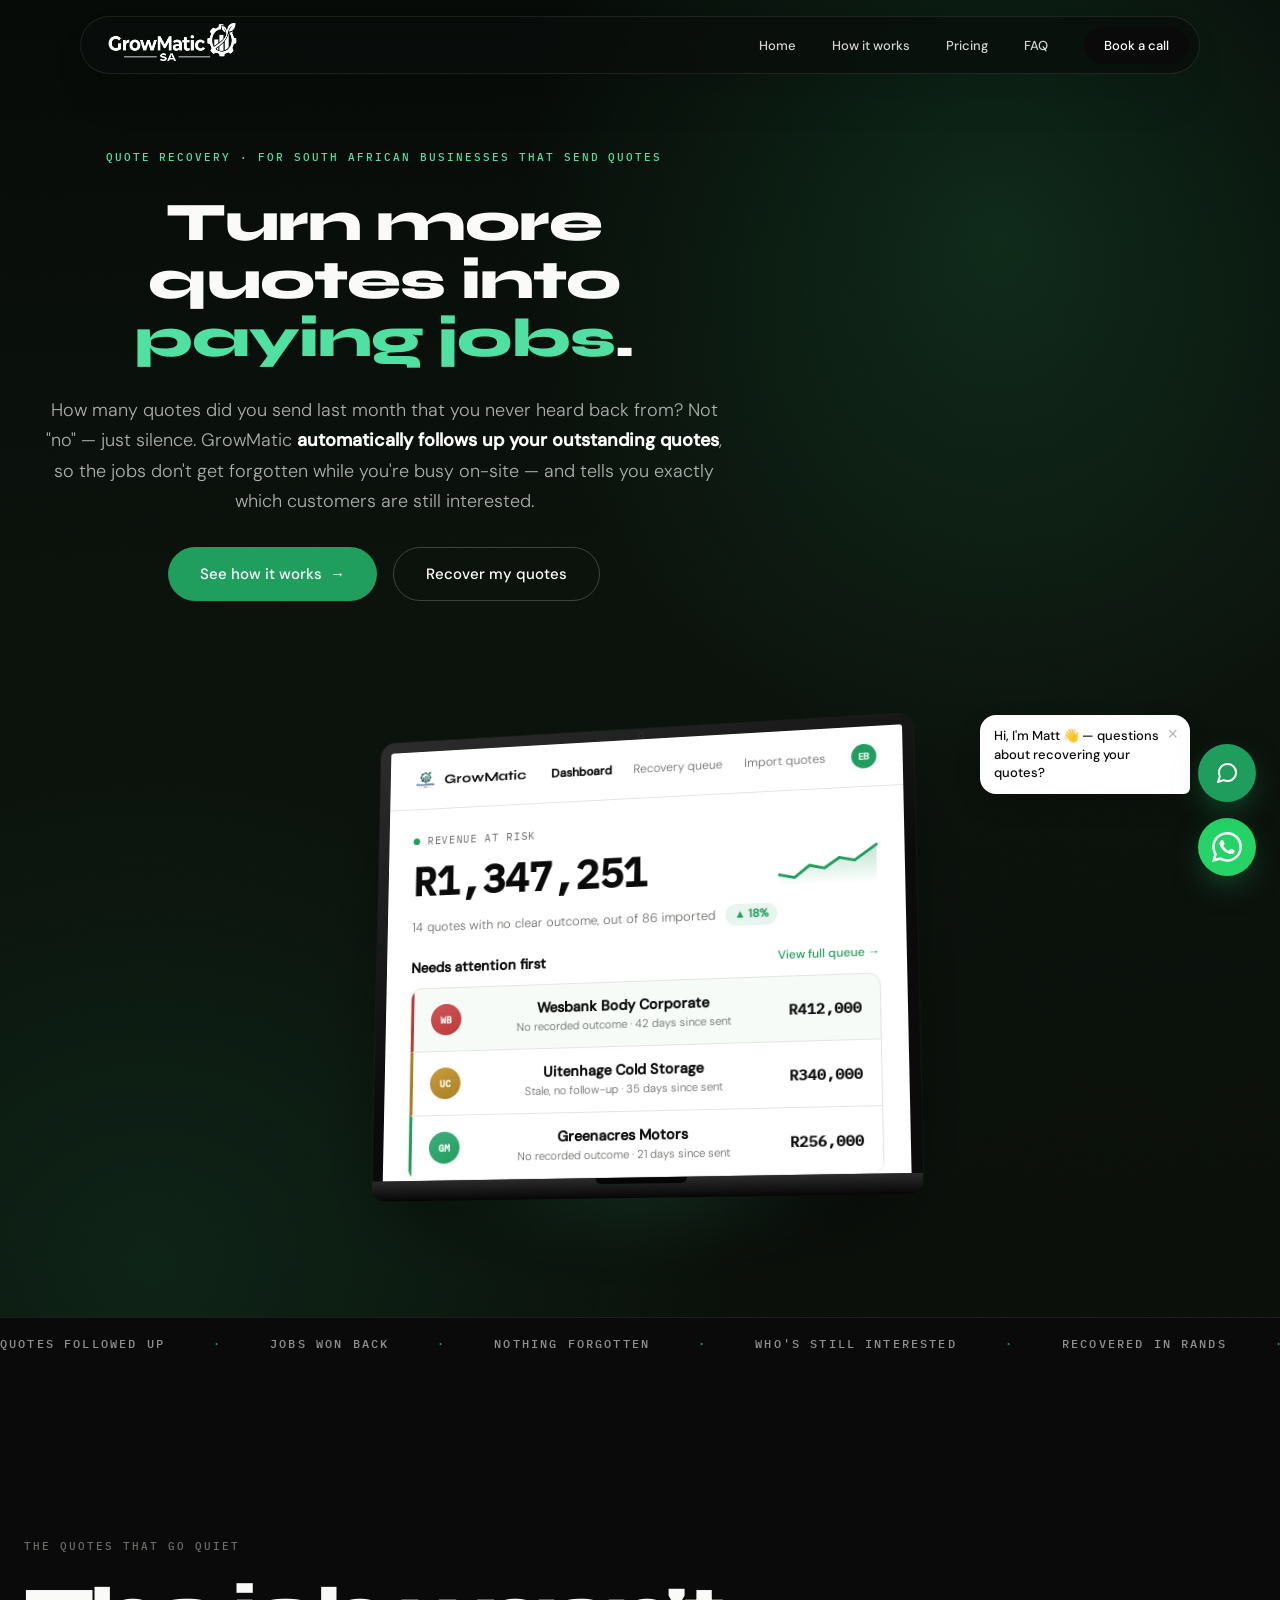
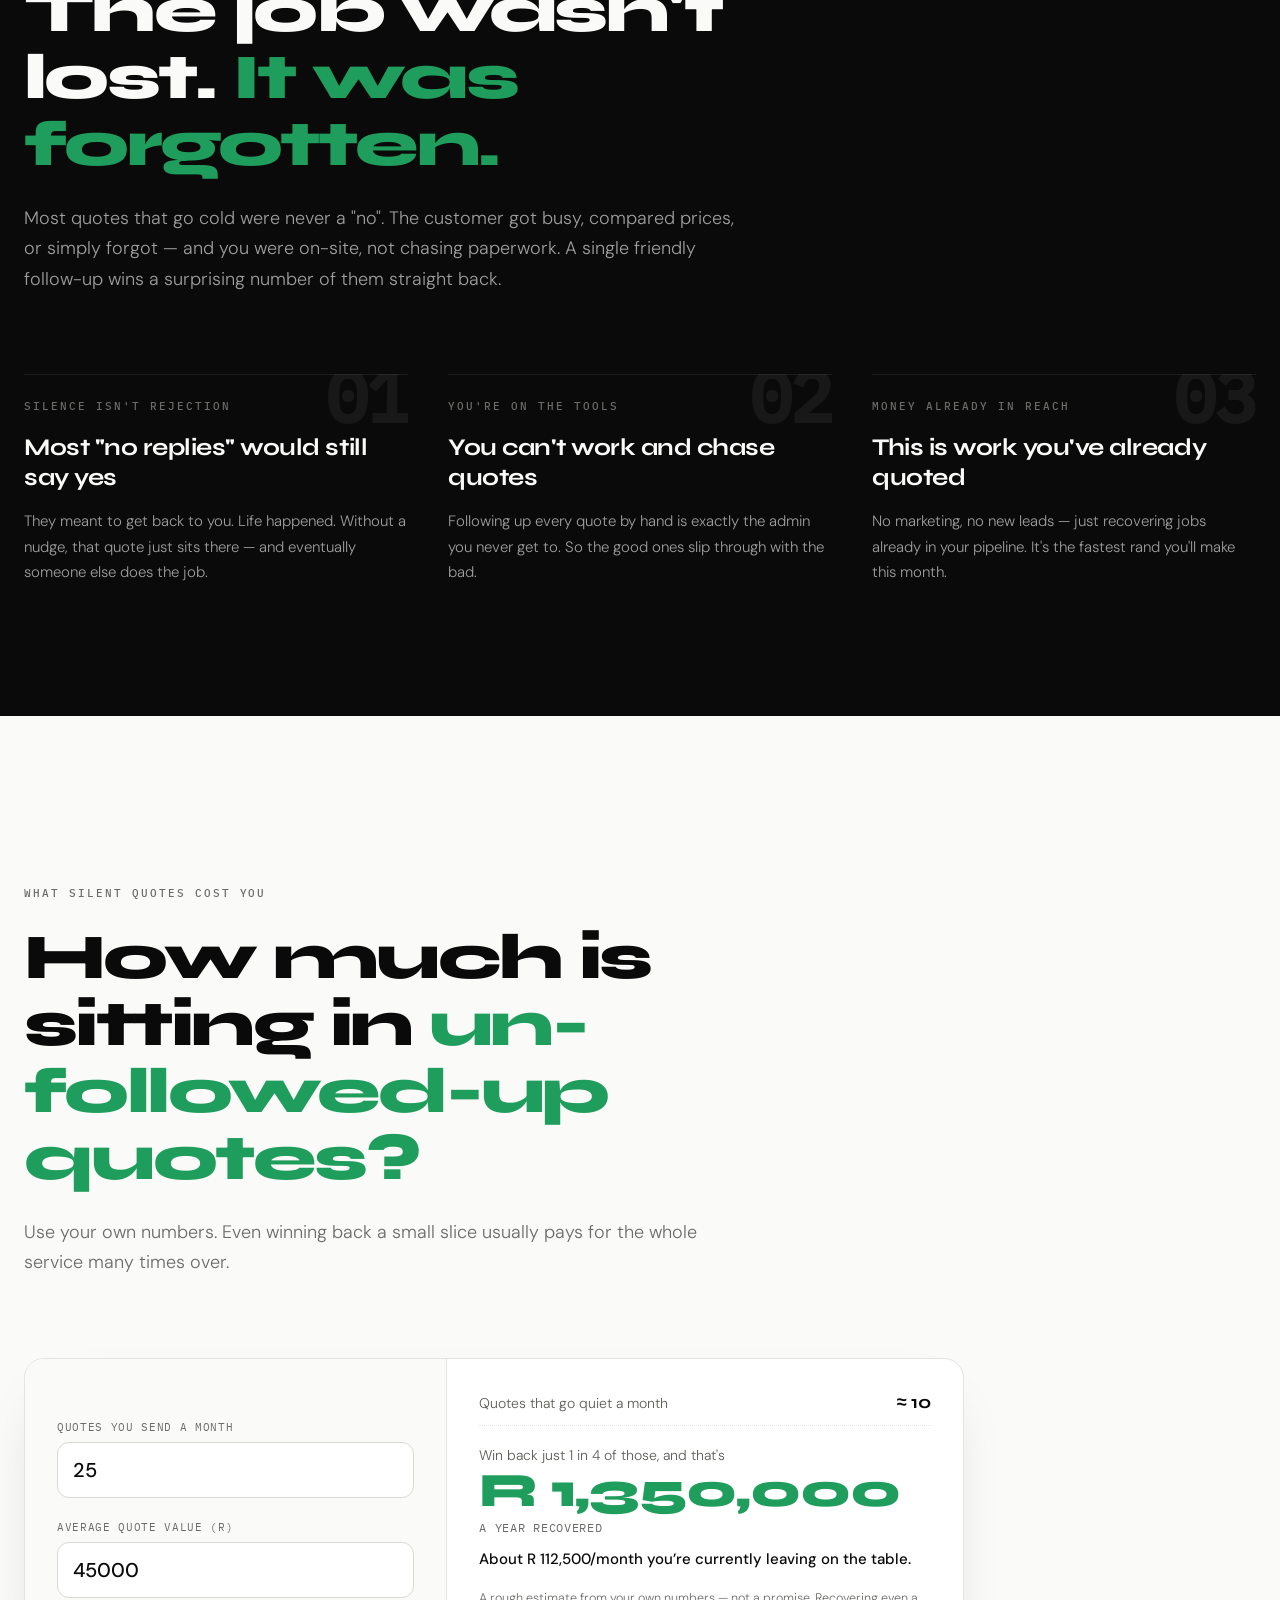
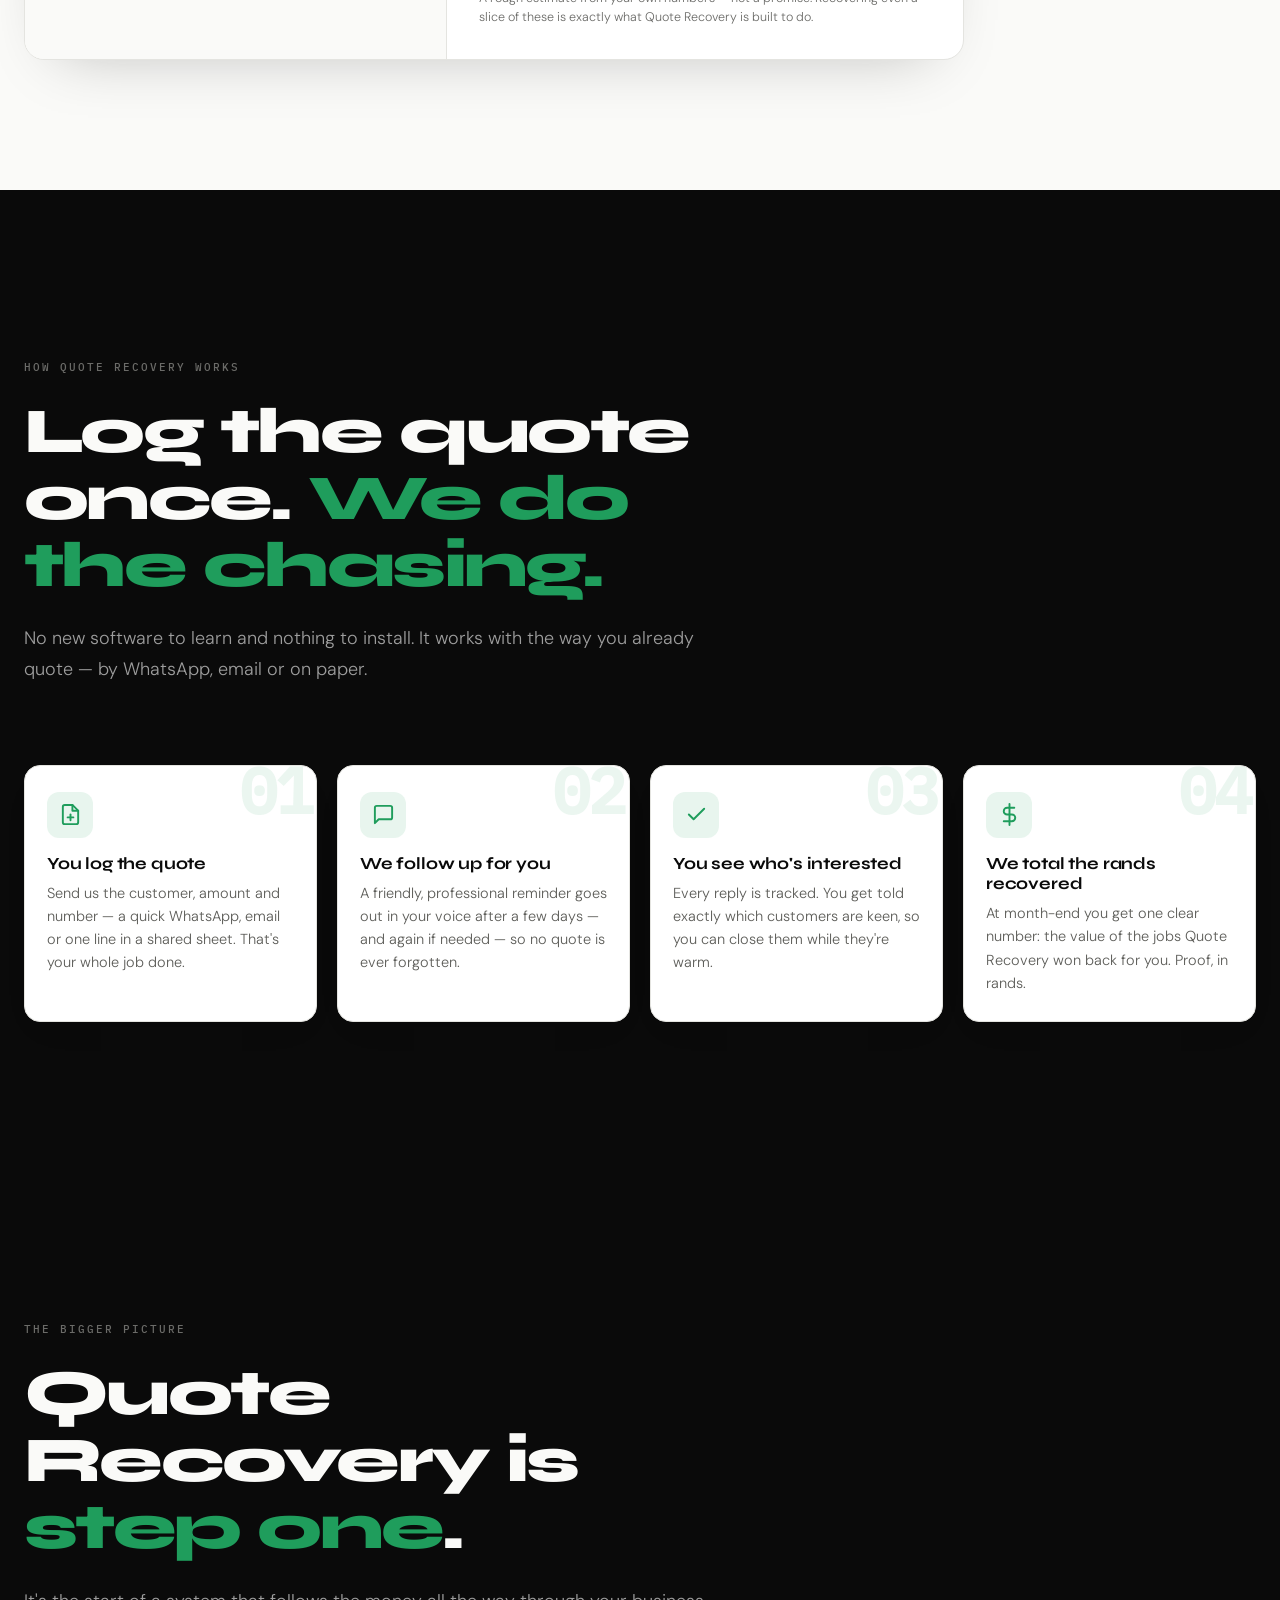
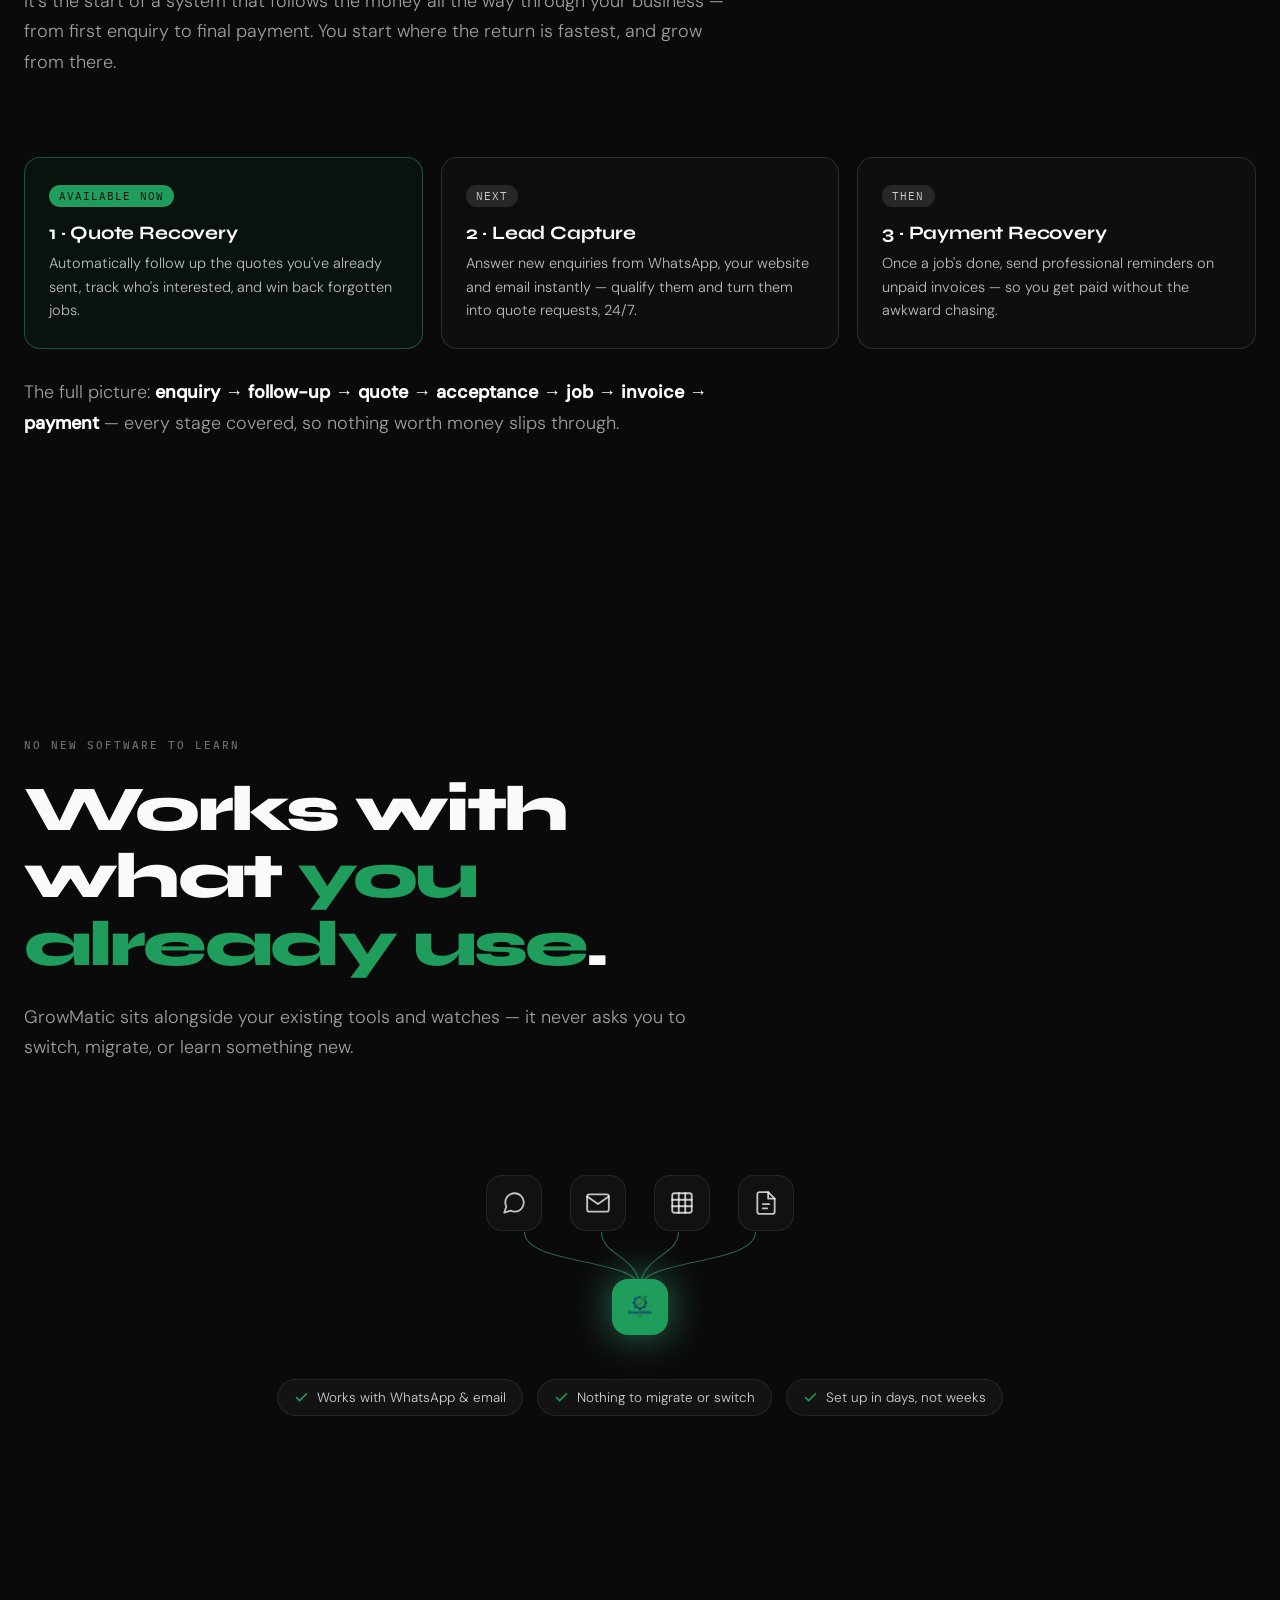
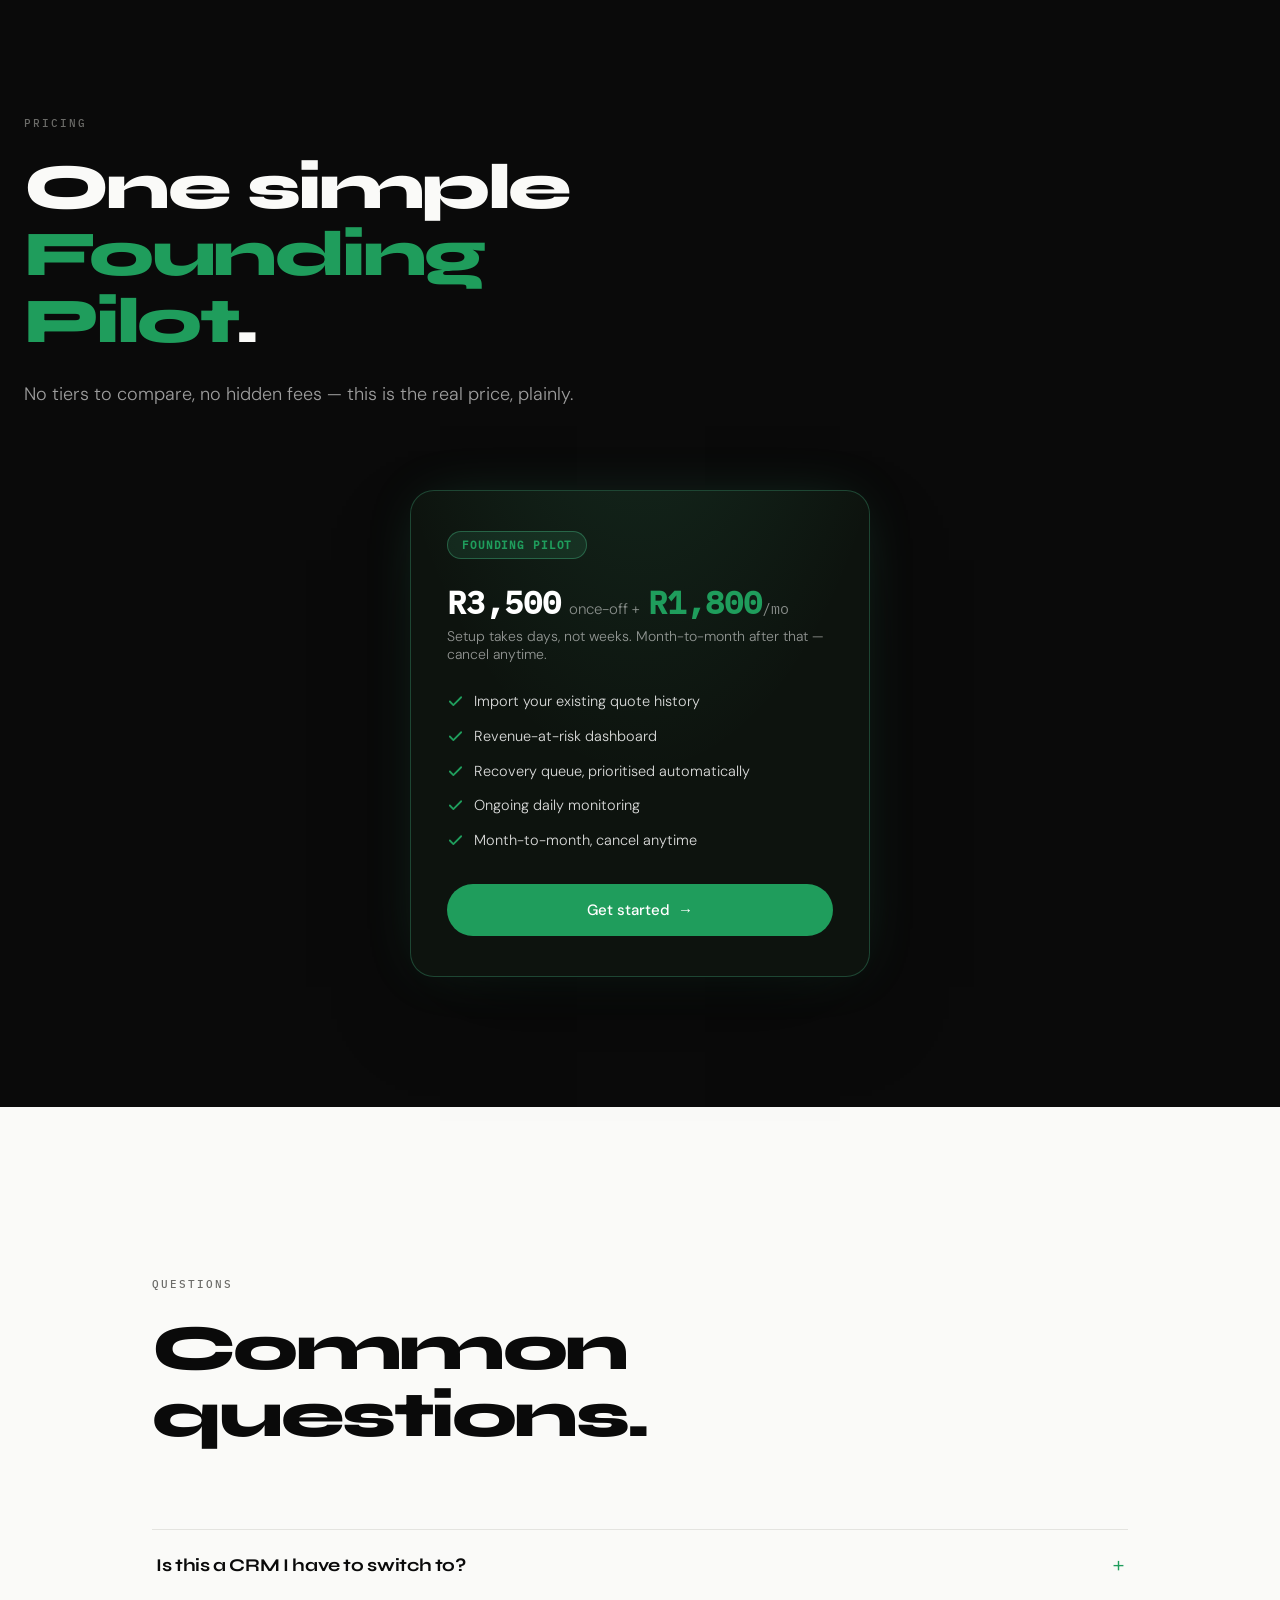
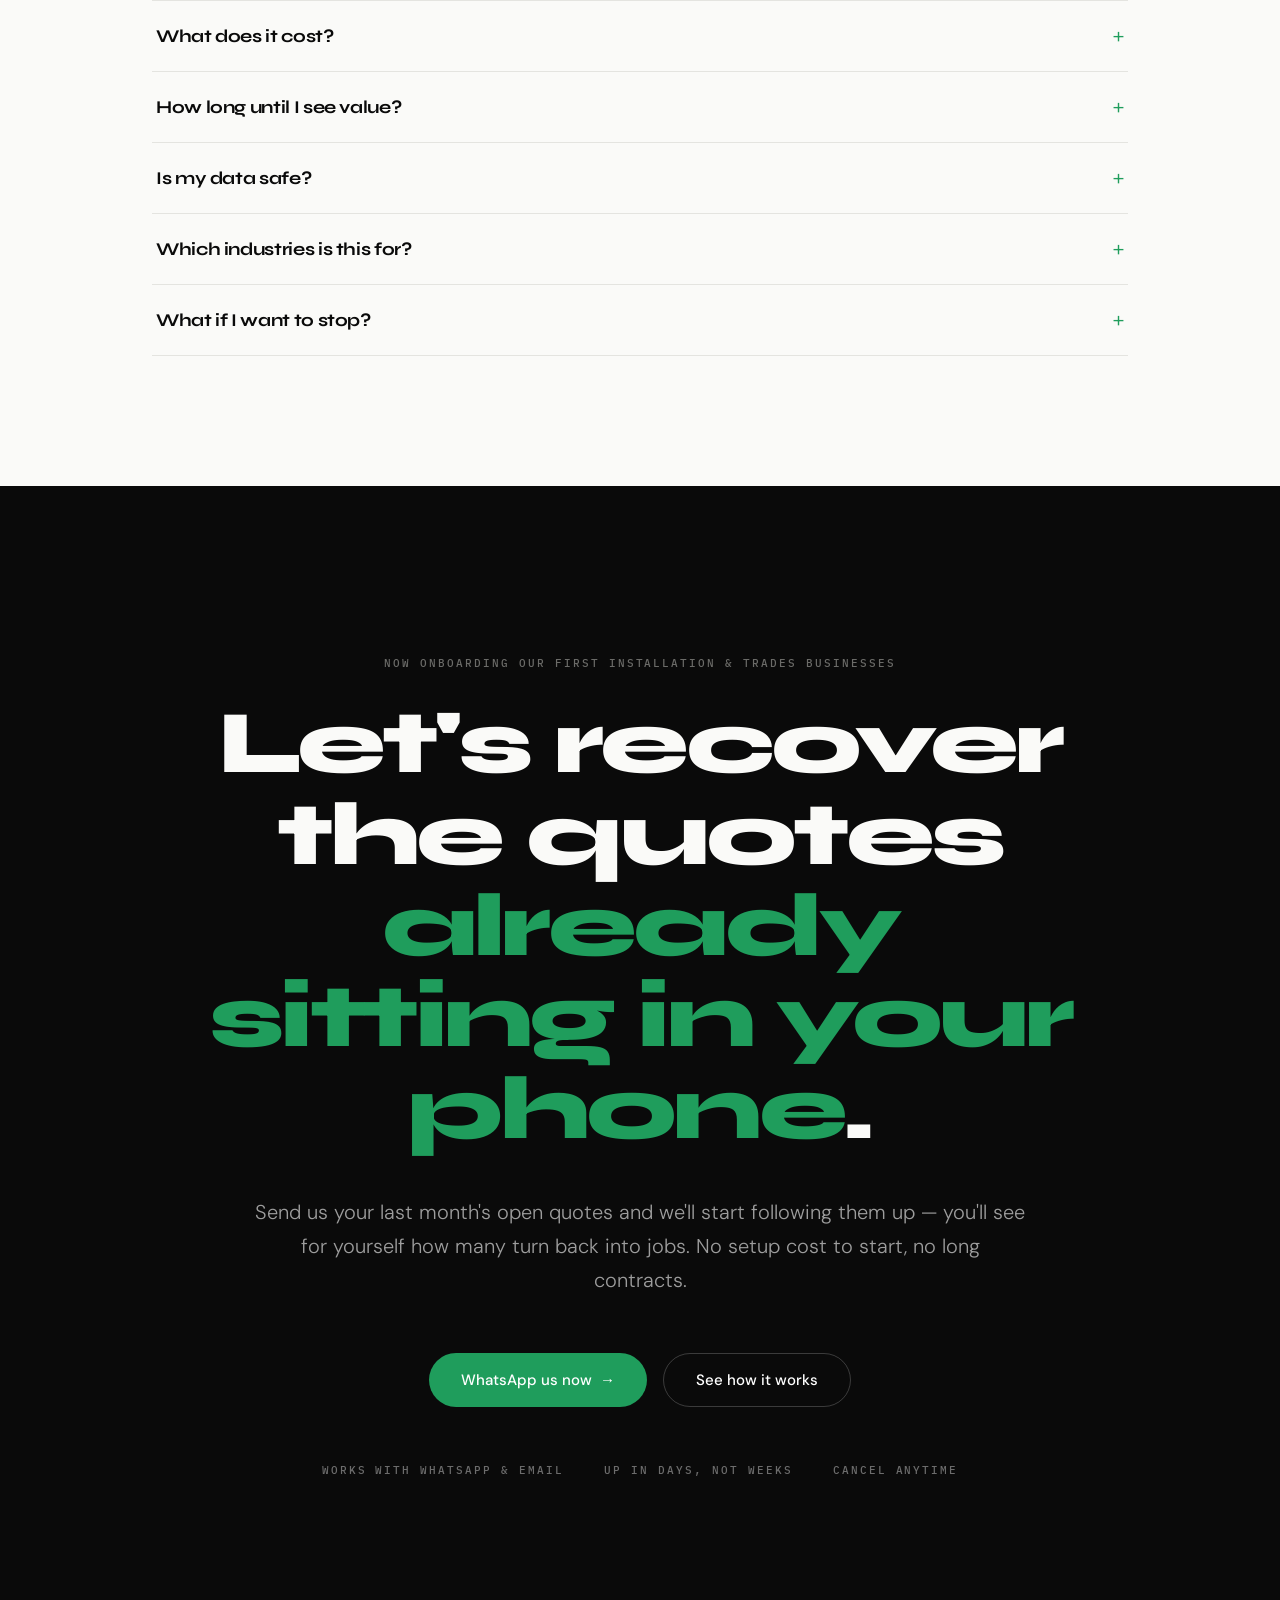
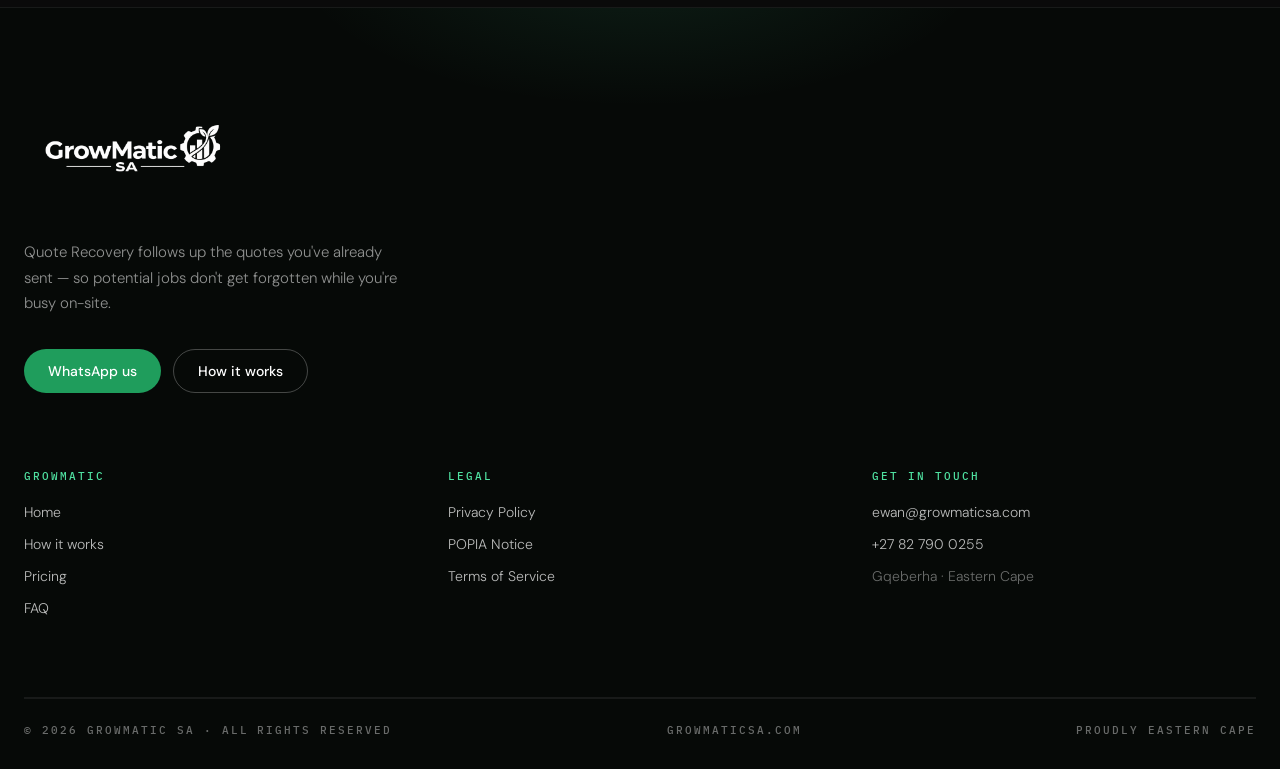
==== commit dbc77c9e: "Fix real cause of the eyebrow/heading overlap: floating nav is taller than the padding it was tuned " ====
--- a/index.html
+++ b/index.html
@@ -171,6 +171,17 @@
     filter: blur(34px); pointer-events: none; z-index: 0;
   }
   @media (max-width: 700px) { .laptop-glow { display: none; } }
+
+  /* Extra top clearance for every section on this page: the floating pill
+     nav (introduced above) is taller than the plain bar the shared .wrap
+     padding in styles.css was tuned for, so section headings/eyebrows were
+     rendering partly behind the nav when scrolled to their own top edge
+     (measured directly: nav bottom at 74px, eyebrow top at 59px on
+     mobile — genuinely overlapping, not a visual illusion). Excludes the
+     footer, which keeps its own tighter padding via .footer .wrap's
+     higher specificity in styles.css. */
+  .wrap { padding-top: 170px; }
+  @media (max-width: 860px) { .wrap { padding-top: 108px; } }
 
   .dash-topbar { display: flex; align-items: center; gap: 26px; padding: 18px 26px; border-bottom: 1px solid var(--border); flex-shrink: 0; }
   .dash-brand { display: flex; align-items: center; gap: 8px; flex-shrink: 0; }
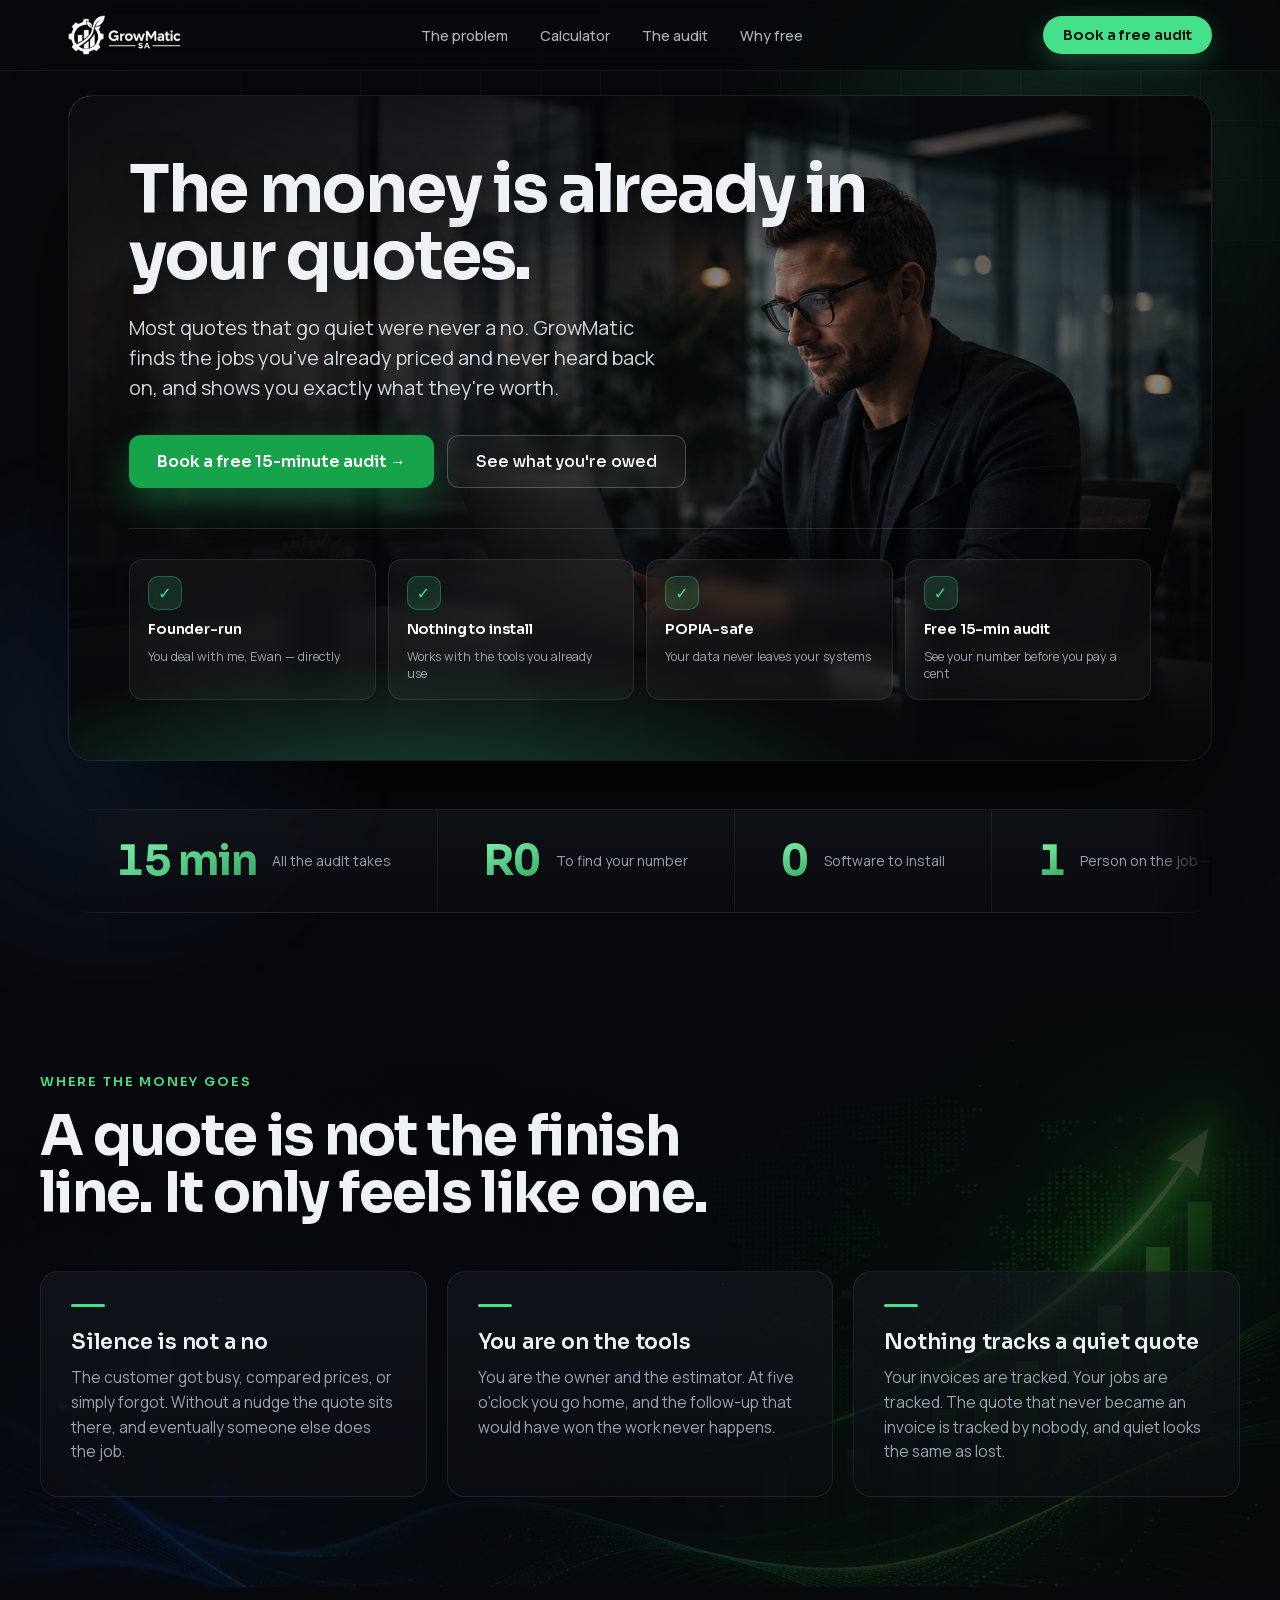
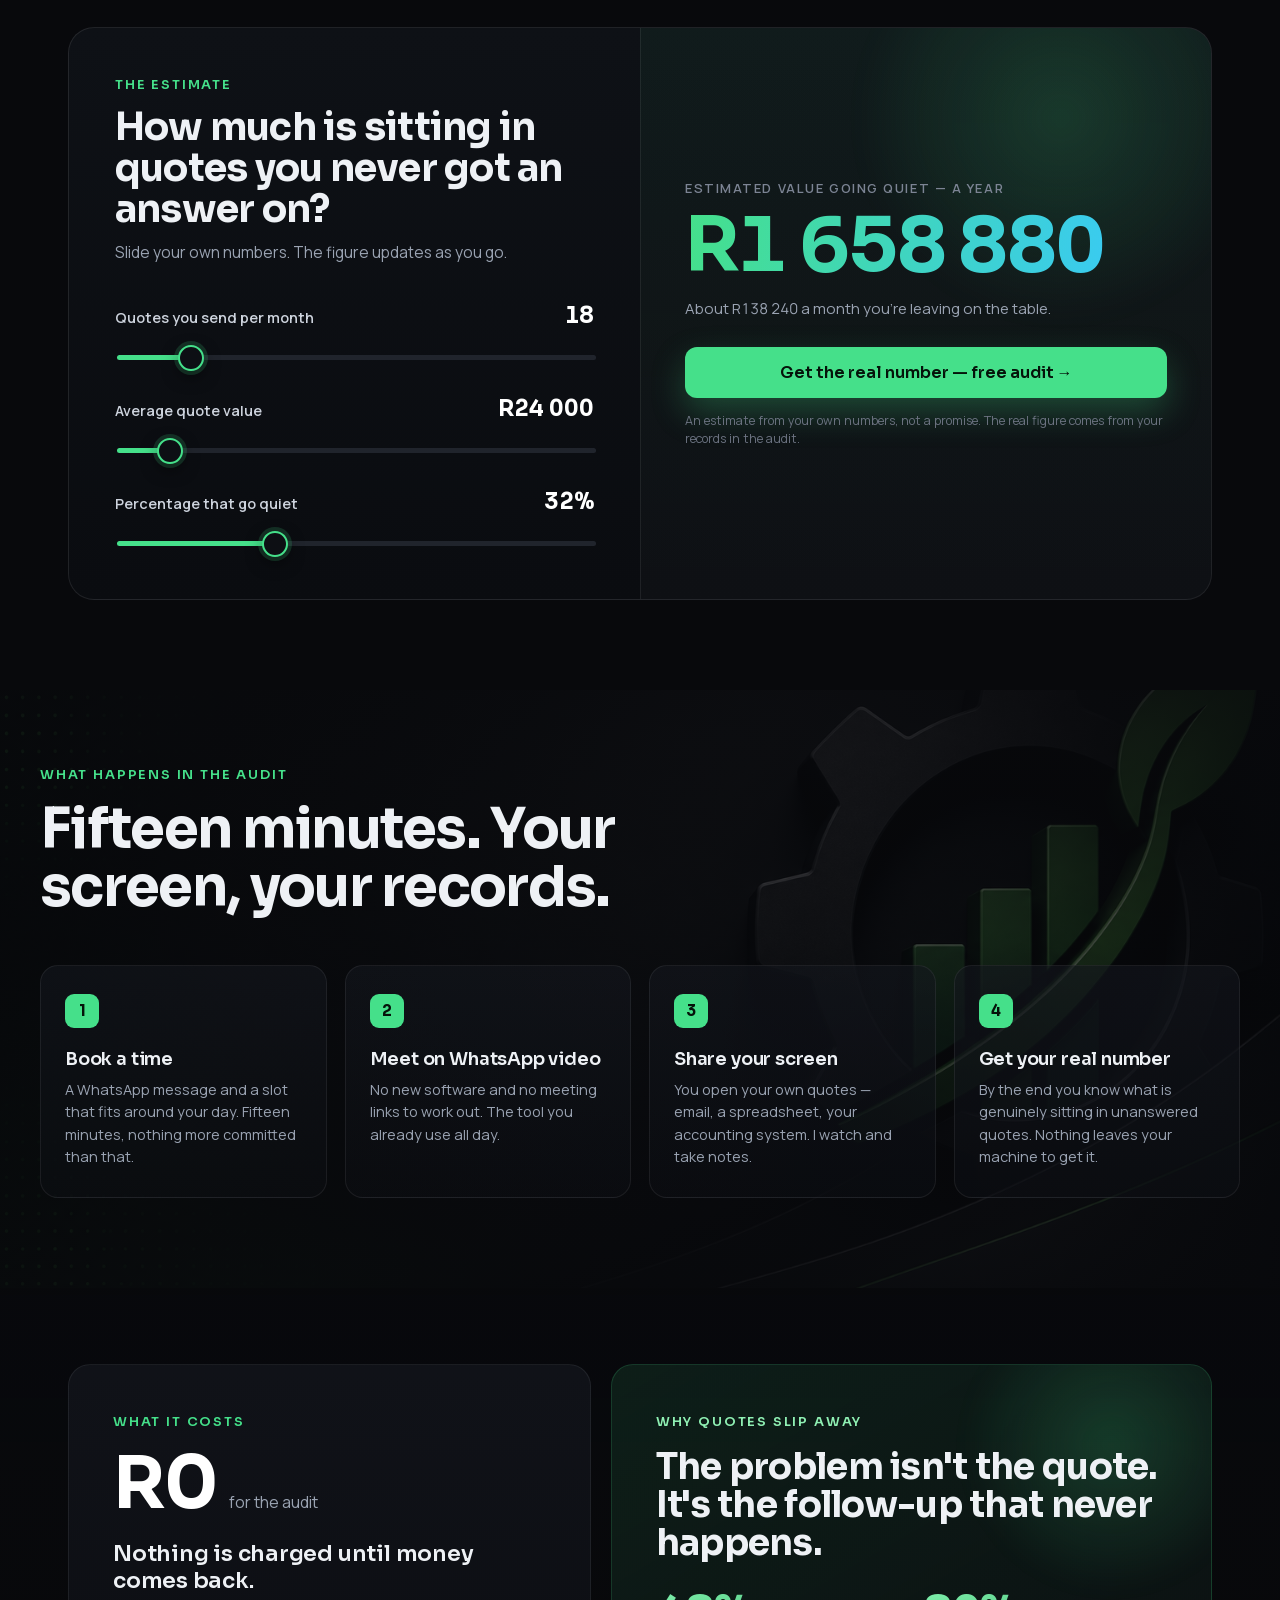
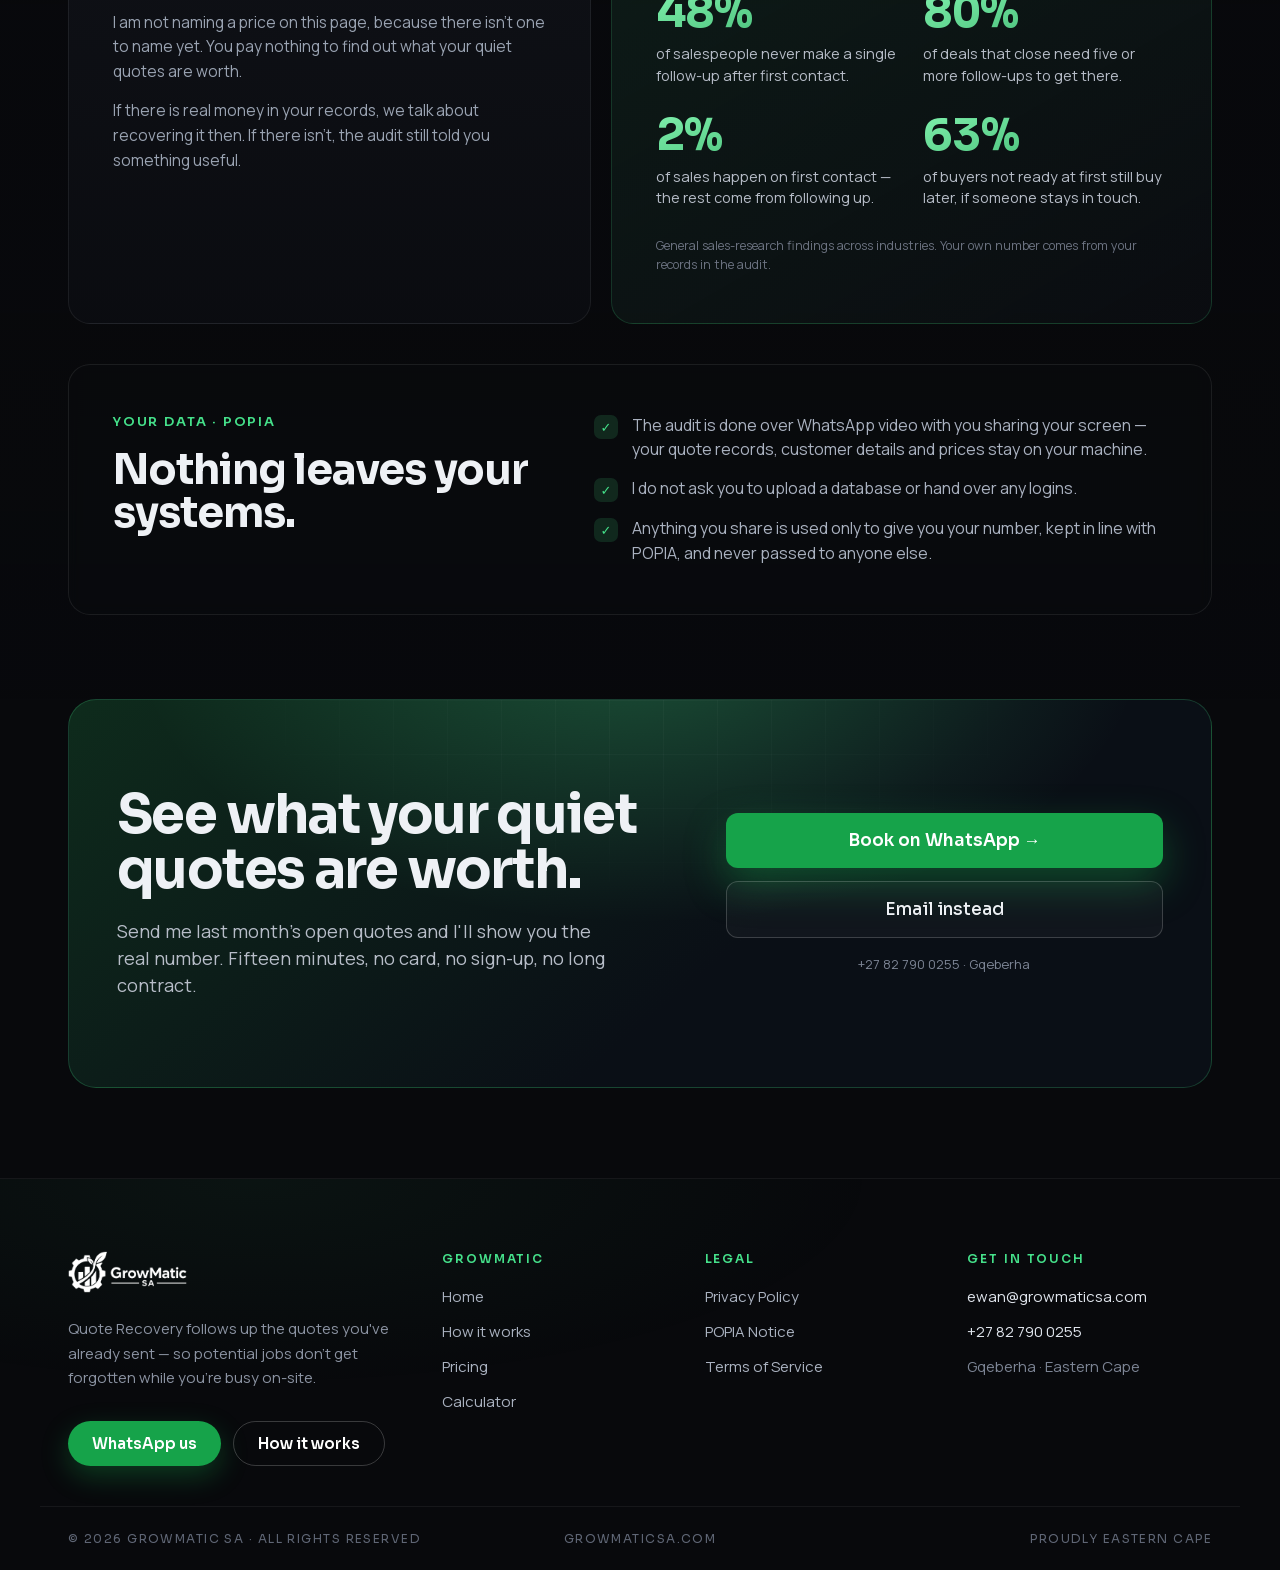
==== commit 74a6c889: "Replace homepage with the GrowMatic Recovery dark-mode design Rebuilds index.html as a static HTML/C" ====
--- a/index.html
+++ b/index.html
@@ -3,829 +3,477 @@
 <head>
 <meta charset="utf-8">
 <meta name="viewport" content="width=device-width, initial-scale=1">
-<title>GrowMatic SA — Turn More Quotes Into Paying Jobs</title>
-<meta name="description" content="You send quotes and never hear back. GrowMatic automatically follows up your outstanding quotes so the jobs don't get forgotten while you're on-site — and shows you exactly which customers are still interested.">
+<title>GrowMatic SA — The Money Is Already In Your Quotes</title>
+<meta name="description" content="Most quotes that go quiet were never a no. GrowMatic finds the jobs you've already priced and never heard back on, and shows you exactly what they're worth. Free 15-minute audit.">
 <meta name="keywords" content="quote follow up, quote recovery, solar installer quotes, security CCTV quotes, gate automation quotes, air conditioning quotes, trades quotes South Africa, follow up unaccepted quotes, GrowMatic">
 <link rel="canonical" href="https://growmaticsa.com/">
-<meta property="og:title" content="Turn more quotes into paying jobs.">
-<meta property="og:description" content="GrowMatic automatically follows up the quotes you've already sent — so potential jobs don't slip away while you're busy on-site.">
+<meta property="og:title" content="The money is already in your quotes.">
+<meta property="og:description" content="GrowMatic finds the jobs you've already priced and never heard back on, and shows you exactly what they're worth. Free 15-minute audit.">
 <meta property="og:type" content="website">
 <meta property="og:url" content="https://growmaticsa.com/">
 <meta property="og:image" content="https://growmaticsa.com/assets/logo-horizontal.png">
 <meta property="og:image:width" content="1536">
 <meta property="og:image:height" content="1024">
 <meta name="twitter:card" content="summary_large_image">
-<meta name="twitter:title" content="Turn more quotes into paying jobs.">
-<meta name="twitter:description" content="GrowMatic automatically follows up the quotes you've already sent — so potential jobs don't slip away while you're busy on-site.">
+<meta name="twitter:title" content="The money is already in your quotes.">
+<meta name="twitter:description" content="GrowMatic finds the jobs you've already priced and never heard back on, and shows you exactly what they're worth. Free 15-minute audit.">
 <meta name="twitter:image" content="https://growmaticsa.com/assets/logo-horizontal.png">
 <link rel="icon" href="assets/logo.png">
-<link rel="stylesheet" href="styles.css?v=20260727a">
 <style>
-  /* Homepage-only additions (was quote-recovery-page-only). Everything else
-     uses styles.css so it matches the rest of the site exactly. */
-
-  /* Homepage hero: dark, moody base (was a flat pale-mint background) so the
-     existing WebGL flow-field (#hero-canvas, soft emerald points) and the
-     woven wave ribbon (#wave-canvas) actually read — both are near-invisible
-     against a light background at the low alpha they're drawn with, which is
-     why all that engineering was going unnoticed. A grain layer adds the
-     textured, photographic depth a flat gradient can't. Scoped to .hero
-     inside THIS page's own <style> tag only — trades.html has its own copy
-     of the shared .hero/.hero-inner rules and is untouched by this. */
-  .hero {
-    background:
-      radial-gradient(ellipse 55% 60% at 78% 18%, rgba(47,190,110,0.16), transparent 68%),
-      radial-gradient(ellipse 65% 55% at 12% 96%, rgba(31,157,92,0.14), transparent 70%),
-      linear-gradient(178deg, #060a07 0%, #0b120c 45%, #0a0f0a 100%);
-  }
-  .hero::after {
-    content: ''; position: absolute; inset: 0; pointer-events: none; opacity: .05; mix-blend-mode: overlay;
-    background-image: url("data:image/svg+xml;utf8,<svg xmlns='http://www.w3.org/2000/svg'><filter id='n'><feTurbulence type='fractalNoise' baseFrequency='0.85' numOctaves='2' stitchTiles='stitch'/></filter><rect width='100%25' height='100%25' filter='url(%23n)'/></svg>");
-  }
-  /* Centered, single-column hero — text stacks and centers above the
-     device instead of sitting in a left-aligned column, so the whole hero
-     reads as one continuous composition flowing straight down into the
-     laptop, matching the reference the user sent. */
-  .hero .hero-inner { grid-template-columns: none; display: flex; flex-direction: column; align-items: center; text-align: center; }
-  .hero .hero-inner > div:first-child { max-width: 720px; display: block; }
-  /* Lighter than the brand --green: the brand shade reads fine on the white
-     dashboard card but is too close to the dark hero background for the
-     eyebrow/accent text sitting directly on it. */
-  .hero .eyebrow { color: #4fe0a0; }
-  .hero .hero-inner h1 { font-size: clamp(2.1rem, 4.4vw, 3.4rem); letter-spacing: -0.02em; line-height: 1.07; color: var(--bg); }
-  .hero .hero-inner h1 .accent { color: #4fe0a0; }
-  .hero .hero-sub { font-size: 18px; margin: 26px auto 0; max-width: 58ch; color: rgba(255,255,255,.66); }
-  /* .hero-sub strong is var(--ink) (near-black) in styles.css, tuned for a
-     light background elsewhere on the site — invisible against this hero's
-     dark background (reported directly: "the black script... I can't see
-     it"). */
-  .hero .hero-sub strong { color: #fff; font-weight: 600; }
-  .hero .hero-ctas { margin-top: 30px; justify-content: center; }
-
-
-  /* Oversized background numeral (reused on the PROBLEM section's cards
-     below too) — a repeated, deliberate editorial device instead of plain
-     icon+text cards, so the two sections read as one system rather than
-     two generic feature grids. */
-  .qsteps { display: grid; grid-template-columns: repeat(4, 1fr); gap: 20px; }
-  .qstep { position: relative; overflow: hidden; background: #fff; border: 1px solid #e4e4e0; border-radius: 16px; padding: 26px 22px; box-shadow: 0 14px 34px -24px rgba(10,10,10,.25); transition: transform .15s ease, box-shadow .15s ease; }
-  .qstep:hover { transform: translateY(-3px); box-shadow: 0 24px 46px -26px rgba(10,10,10,.3); }
-  .qstep .qnum {
-    position: absolute; top: -8px; right: 4px; font-family: 'IBM Plex Mono', monospace;
-    font-size: 64px; font-weight: 600; color: rgba(31,157,92,.09); letter-spacing: -0.02em; line-height: 1;
-  }
-  .qstep .qico { position: relative; width: 46px; height: 46px; border-radius: 12px; background: rgba(31,157,92,.1); display: flex; align-items: center; justify-content: center; color: #1f9d5c; margin-bottom: 16px; }
-  .qstep .qico svg { width: 23px; height: 23px; }
-  .qstep h3 { position: relative; font-family: 'Syne', sans-serif; font-weight: 700; font-size: 17px; margin: 6px 0 8px; color: #0a0a0a; letter-spacing: -.01em; line-height: 1.2; }
-  .qstep p { position: relative; margin: 0; color: #5c5c58; font-size: 14.5px; line-height: 1.6; }
-  @media (max-width: 900px){ .qsteps { grid-template-columns: 1fr 1fr; } }
-  @media (max-width: 560px){ .qsteps { grid-template-columns: 1fr; } }
-
-  .card-dark { position: relative; overflow: hidden; }
-  .problem-num {
-    position: absolute; top: -14px; right: 0; font-family: 'IBM Plex Mono', monospace;
-    font-size: 72px; font-weight: 600; color: rgba(255,255,255,.06); letter-spacing: -0.02em; line-height: 1;
-  }
-  .card-dark .hr, .card-dark .eyebrow, .card-dark h3, .card-dark p { position: relative; }
-
-  /* "Recovered" flag under the hero phone conversation */
-  .recovered-flag { display: inline-flex; align-items: center; gap: 8px; margin-top: 14px; font-family: 'IBM Plex Mono', monospace; font-size: 12px; letter-spacing: .06em; text-transform: uppercase; color: #1f9d5c; background: rgba(31,157,92,.12); border: 1px solid rgba(31,157,92,.28); border-radius: 999px; padding: 7px 14px; }
-
-  /* Stage ladder */
-  .stages { display: grid; grid-template-columns: repeat(3, 1fr); gap: 18px; }
-  .stage { position: relative; border: 1px solid rgba(255,255,255,.12); border-radius: 16px; padding: 26px 24px; background: rgba(255,255,255,.02); }
-  .stage.live { border-color: rgba(31,157,92,.5); background: rgba(31,157,92,.06); }
-  .stage .badge { display: inline-block; font-family: 'IBM Plex Mono', monospace; font-size: 10.5px; letter-spacing: .1em; text-transform: uppercase; padding: 4px 10px; border-radius: 999px; margin-bottom: 14px; }
-  .stage.live .badge { background: #1f9d5c; color: #04140c; }
-  .stage.soon .badge { background: rgba(255,255,255,.1); color: rgba(255,255,255,.75); }
-  .stage h3 { font-family: 'Syne', sans-serif; font-weight: 700; font-size: 19px; margin: 0 0 8px; color: #fff; letter-spacing: -.01em; }
-  .stage p { margin: 0; color: rgba(255,255,255,.72); font-size: 14.5px; line-height: 1.6; }
-  @media (max-width: 820px){ .stages { grid-template-columns: 1fr; } }
-
-  /* Floating pill nav — replaces the old full-width bar for this page. A
-     detached glass pill works over both the dark hero and the lighter
-     sections below without needing the old scroll-triggered light/dark
-     text-color flip, so that whole fragile mechanism is removed here. */
-  .nav { padding: 16px 20px 0; background: transparent !important; border-bottom: none !important; backdrop-filter: none !important; }
-  .nav.scrolled { background: transparent !important; }
-  .nav-inner {
-    max-width: 1120px; background: rgba(10,14,11,.75); -webkit-backdrop-filter: blur(16px); backdrop-filter: blur(16px);
-    border: 1px solid rgba(255,255,255,.09); border-radius: 999px;
-    padding: 8px 10px 8px 22px; box-shadow: 0 24px 50px -26px rgba(0,0,0,.65);
-  }
-  .nav-logo img { filter: brightness(0) invert(1); }
-  .nav-links > a:not(.btn-nav) { color: rgba(255,255,255,.82) !important; }
-  .nav-toggle span { background: #fff !important; }
-
-  /* Hero device — a real laptop shape (lid + hinge + base), not a flat
-     card: the flat version read as "generic dashboard screenshot"; a
-     proper device silhouette, angled in 3D and glowing on a "pedestal",
-     is what actually matches the reference the user sent (a Framer "AI
-     product" template's laptop-on-a-plinth hero shot). That reference
-     image is a photorealistic 3D render — out of reach without an image
-     generation tool — so this is the closest honest equivalent buildable
-     in CSS: GrowMatic's own real dashboard, no fake logos/awards/
-     testimonials the way that reference template had. */
-  .laptop-wrap { margin-top: 56px; position: relative; perspective: 2200px; display: flex; justify-content: center; }
-  .laptop-device {
-    position: relative; width: 100%; max-width: 820px; z-index: 1;
-    transform: rotateX(10deg) rotateY(-12deg);
-    transform-style: preserve-3d;
-  }
-  @media (prefers-reduced-motion: no-preference) {
-    .laptop-device { animation: laptopFloat 7s ease-in-out infinite; }
-  }
-  @keyframes laptopFloat {
-    0%, 100% { transform: rotateX(10deg) rotateY(-12deg) translateY(0); }
-    50% { transform: rotateX(10deg) rotateY(-12deg) translateY(-14px); }
-  }
-  @media (max-width: 700px) {
-    .laptop-device { transform: none !important; animation: none !important; }
-  }
-  .laptop-lid {
-    position: relative; background: linear-gradient(155deg,#2c2c2c,#0a0a0a 55%);
-    border-radius: 15px 15px 3px 3px; padding: 11px 11px 0;
-    box-shadow: 0 50px 90px -28px rgba(0,0,0,.65), 0 0 0 1px rgba(255,255,255,.04);
-  }
-  .laptop-notch {
-    position: absolute; top: 4px; left: 50%; transform: translateX(-50%);
-    width: 6px; height: 6px; border-radius: 50%; background: #1a1a1a;
-    box-shadow: inset 0 0 0 1px rgba(255,255,255,.1);
-  }
-  .laptop-screen {
-    display: flex; flex-direction: column; background: #fff;
-    border-radius: 3px 3px 0 0; overflow: hidden;
-  }
-  .laptop-base {
-    height: 20px; background: linear-gradient(180deg,#2a2a2a,#050505);
-    border-radius: 0 0 13px 13px; position: relative;
-    box-shadow: 0 40px 70px -25px rgba(0,0,0,.55);
-  }
-  .laptop-base::after {
-    content: ''; position: absolute; left: 50%; top: 0; transform: translateX(-50%);
-    width: 92px; height: 6px; background: #050505; border-radius: 0 0 7px 7px;
-  }
-  .laptop-glow {
-    position: absolute; left: 50%; bottom: -30px; transform: translateX(-50%);
-    width: 78%; height: 160px; background: radial-gradient(ellipse at center, rgba(79,224,160,.4), transparent 72%);
-    filter: blur(34px); pointer-events: none; z-index: 0;
-  }
-  @media (max-width: 700px) { .laptop-glow { display: none; } }
-
-  /* Extra top clearance for every section on this page: the floating pill
-     nav (introduced above) is taller than the plain bar the shared .wrap
-     padding in styles.css was tuned for, so section headings/eyebrows were
-     rendering partly behind the nav when scrolled to their own top edge
-     (measured directly: nav bottom at 74px, eyebrow top at 59px on
-     mobile — genuinely overlapping, not a visual illusion). Excludes the
-     footer, which keeps its own tighter padding via .footer .wrap's
-     higher specificity in styles.css. */
-  .wrap { padding-top: 170px; }
-  @media (max-width: 860px) { .wrap { padding-top: 108px; } }
-
-  .dash-topbar { display: flex; align-items: center; gap: 26px; padding: 18px 26px; border-bottom: 1px solid var(--border); flex-shrink: 0; }
-  .dash-brand { display: flex; align-items: center; gap: 8px; flex-shrink: 0; }
-  .dash-brand img { width: 24px; height: 24px; }
-  .dash-brand span { font-family: 'Syne', sans-serif; font-weight: 700; font-size: 14px; color: var(--ink); }
-  .dash-topnav { display: flex; gap: 22px; flex: 1; }
-  .dash-topnav span { font-size: 12.5px; color: var(--gray); }
-  .dash-topnav span.active { color: var(--ink); font-weight: 600; }
-  .dash-avatar {
-    width: 32px; height: 32px; border-radius: 50%; color: #fff; flex-shrink: 0;
-    font-family: 'IBM Plex Mono', monospace; font-size: 10px; font-weight: 600;
-    display: flex; align-items: center; justify-content: center;
-  }
-  .dash-avatar.you { width: 25px; height: 25px; background: var(--green); font-size: 9.5px; font-weight: 700; font-family: inherit; }
-  .dash-avatar.high { background: linear-gradient(155deg,#d15353,#b83a3a); }
-  .dash-avatar.med { background: linear-gradient(155deg,#c99a3a,#a97f24); }
-  .dash-avatar.low { background: linear-gradient(155deg,#3fae7c,#1f9d5c); }
-
-  .dash-main { flex: 1; min-height: 0; padding: 26px 26px 0; }
-  .dash-eyebrow {
-    display: flex; align-items: center; gap: 8px;
-    font-family: 'IBM Plex Mono', monospace; font-size: 11px; text-transform: uppercase;
-    letter-spacing: .06em; color: var(--gray); margin: 0 0 8px;
-  }
-  .dash-live-dot {
-    width: 7px; height: 7px; border-radius: 50%; background: var(--green);
-    box-shadow: 0 0 0 0 rgba(31,157,92,.5);
-  }
-  @media (prefers-reduced-motion: no-preference) {
-    .dash-live-dot { animation: live-pulse 2.2s infinite; }
-  }
-  .dash-figrow { display: flex; align-items: flex-end; justify-content: space-between; gap: 16px; }
-  .dash-figure { font-family: 'IBM Plex Mono', monospace; font-weight: 600; font-size: 42px; letter-spacing: -0.01em; color: var(--ink); margin: 0; }
-  .dash-spark { flex-shrink: 0; margin-bottom: 6px; width: 100px; height: 40px; }
-  .dash-figuresub { display: flex; align-items: center; gap: 10px; font-size: 13px; color: var(--gray); margin: 10px 0 22px; line-height: 1.4; }
-  .dash-delta {
-    display: inline-flex; align-items: center; gap: 4px; font-weight: 600; color: var(--green);
-    background: rgba(31,157,92,.1); padding: 3px 9px; border-radius: 99px; font-size: 11.5px; flex-shrink: 0;
-  }
-
-  .dash-listhead { display: flex; align-items: center; justify-content: space-between; margin-bottom: 12px; }
-  .dash-listhead .t { font-size: 14.5px; font-weight: 600; color: var(--ink); }
-  .dash-listhead .l { font-size: 12px; color: var(--green); font-weight: 500; }
-
-  .dash-rows { border: 1px solid var(--border); border-radius: 12px; overflow: hidden; box-shadow: 0 6px 16px -12px rgba(10,10,10,.18); }
-  .dash-row {
-    display: flex; align-items: center; gap: 14px; padding: 14px 18px;
-    border-bottom: 1px solid var(--border); border-left: 3px solid transparent; background: #fff;
-  }
-  .dash-row:first-child { background: rgba(31,157,92,.04); border-left-color: #b83a3a; }
-  .dash-row:nth-child(2) { border-left-color: #a97f24; }
-  .dash-row:nth-child(3) { border-left-color: var(--green); }
-  .dash-row:last-child { border-bottom: none; }
-  .dash-row .info { flex: 1; min-width: 0; }
-  .dash-row .name { font-size: 14.5px; font-weight: 600; color: var(--ink); }
-  .dash-row .meta { font-size: 11.5px; color: var(--gray); margin-top: 3px; }
-  .dash-row .val { font-family: 'IBM Plex Mono', monospace; font-size: 14.5px; font-weight: 600; color: var(--ink); flex-shrink: 0; }
-
-  /* Below ~640px the card's rendered width drops back to roughly what it
-     was before this pass widened it for desktop (~900px cap) -- without
-     this, the topbar's brand + 3 nav items + avatar overflow the narrow
-     card and get clipped by .laptop's overflow:hidden (verified visually:
-     "Import quotes" and the last row's rand value were cut off flush
-     against the card edge on a 390px viewport). */
-  @media (max-width: 640px) {
-    .dash-topbar { gap: 10px; padding: 12px 14px; }
-    .dash-brand span { font-size: 11px; }
-    .dash-brand img { width: 16px; height: 16px; }
-    .dash-topnav { gap: 9px; }
-    .dash-topnav span { font-size: 8.5px; }
-    .dash-avatar { width: 22px; height: 22px; font-size: 8px; }
-    .dash-avatar.you { width: 18px; height: 18px; font-size: 7px; }
-    .dash-main { padding: 16px 14px 0; }
-    .dash-eyebrow { font-size: 9px; }
-    .dash-figure { font-size: 24px; }
-    .dash-spark { width: 52px; height: 22px; }
-    .dash-figuresub { font-size: 10px; margin: 8px 0 14px; }
-    .dash-delta { font-size: 9px; }
-    .dash-listhead .t { font-size: 11px; }
-    .dash-listhead .l { font-size: 9px; }
-    .dash-row { padding: 9px 10px; gap: 8px; }
-    .dash-row .name { font-size: 10.5px; }
-    .dash-row .meta { font-size: 8px; }
-    .dash-row .val { font-size: 10.5px; }
-  }
-
-  /* "Works with your tools" — the converging-lines-to-a-central-logo motif
-     from the reference, applied to a real, honest claim (no new software
-     to learn) instead of a generic "integrations" list. */
-  .tools-hub { display: flex; flex-direction: column; align-items: center; padding: 32px 0 8px; }
-  .tool-icons { display: flex; gap: 28px; margin-bottom: 4px; }
-  .tool-icon {
-    width: 56px; height: 56px; border-radius: 16px; background: rgba(255,255,255,.03);
-    border: 1px solid rgba(255,255,255,.08); display: flex; align-items: center; justify-content: center;
-    color: rgba(255,255,255,.75);
-  }
-  .tool-icon svg { width: 26px; height: 26px; }
-  .tools-lines { display: block; margin: -6px 0 -10px; }
-  .tools-logo {
-    width: 56px; height: 56px; border-radius: 16px; background: var(--green);
-    display: flex; align-items: center; justify-content: center; box-shadow: 0 0 40px rgba(79,224,160,.5);
-  }
-  .tools-logo img { width: 30px; height: 30px; }
-  .tools-checklist { display: flex; flex-wrap: wrap; justify-content: center; gap: 14px; margin-top: 36px; }
-  .tools-checklist span {
-    display: inline-flex; align-items: center; gap: 8px; font-size: 13.5px; color: rgba(255,255,255,.8);
-    background: rgba(255,255,255,.04); border: 1px solid rgba(255,255,255,.08); border-radius: 999px; padding: 9px 16px;
-  }
-  .tools-checklist svg { width: 15px; height: 15px; color: var(--green); flex-shrink: 0; }
+  @font-face {
+    font-family: 'Sora'; font-style: normal; font-weight: 400 700; font-display: swap;
+    src: url('assets/fonts/sora-variable.woff2') format('woff2');
+  }
+  @font-face {
+    font-family: 'Manrope'; font-style: normal; font-weight: 400 700; font-display: swap;
+    src: url('assets/fonts/manrope-variable.woff2') format('woff2');
+  }
+  * { box-sizing: border-box; }
+  html { scroll-behavior: smooth; scroll-padding-top: 88px; }
+  body { margin: 0; background: #08090c; color: #eef1f5; font-family: 'Manrope', system-ui, sans-serif; -webkit-font-smoothing: antialiased; overflow-x: hidden; }
+  a { text-decoration: none; }
+  ::selection { background: #45e08a; color: #05130a; }
+  h1,h2,h3 { font-family: 'Sora', system-ui, sans-serif; }
+  .fig { font-variant-numeric: tabular-nums lining-nums; font-feature-settings: 'tnum' 1, 'lnum' 1; }
+  input[type=range] { -webkit-appearance: none; appearance: none; width: 100%; height: 5px; border-radius: 999px; background: linear-gradient(90deg, #45e08a var(--p,50%), #20242c var(--p,50%)); outline: none; }
+  input[type=range]::-webkit-slider-thumb { -webkit-appearance: none; appearance: none; width: 26px; height: 26px; border-radius: 50%; background: #0d0f14; border: 2px solid #45e08a; box-shadow: 0 0 0 4px rgba(69,224,138,.16), 0 6px 16px rgba(0,0,0,.5); cursor: pointer; transition: transform .12s; }
+  input[type=range]::-webkit-slider-thumb:active { transform: scale(1.12); }
+  input[type=range]::-moz-range-thumb { width: 26px; height: 26px; border-radius: 50%; background: #0d0f14; border: 2px solid #45e08a; box-shadow: 0 0 0 4px rgba(69,224,138,.16); cursor: pointer; }
+  @media (max-width: 900px) {
+    #calculator-grid, #honest-grid, #popia-grid, #cta-grid { grid-template-columns: 1fr !important; }
+    #problem-grid, #audit-grid { grid-template-columns: 1fr 1fr !important; }
+    #hero-ticks { grid-template-columns: 1fr 1fr !important; }
+    nav#site-nav { display: none !important; }
+  }
   @media (max-width: 560px) {
-    .tool-icons { gap: 14px; }
-    .tool-icon { width: 44px; height: 44px; border-radius: 12px; }
-    .tool-icon svg { width: 20px; height: 20px; }
-  }
-
-  /* Pricing — a single honest card (there's one real offer right now, not
-     a 3-tier comparison table) styled with the same glow language as the
-     hero card, so it reads as part of the same system. */
-  .price-wrap { display: flex; justify-content: center; }
-  .price-card {
-    position: relative; width: 100%; max-width: 460px; background: #0d130e;
-    border: 1px solid rgba(79,224,160,.25); border-radius: 24px; padding: 40px 36px;
-    box-shadow: 0 40px 90px -30px rgba(0,0,0,.6), 0 0 60px -20px rgba(79,224,160,.25);
-    overflow: hidden;
-  }
-  .price-card::before {
-    content: ''; position: absolute; top: -60%; left: -20%; width: 140%; height: 140%;
-    background: radial-gradient(ellipse at top, rgba(79,224,160,.14), transparent 60%); pointer-events: none;
-  }
-  .price-badge {
-    position: relative; display: inline-block; font-family: 'IBM Plex Mono', monospace; font-size: 11px;
-    font-weight: 600; letter-spacing: .08em; text-transform: uppercase; color: var(--green);
-    background: rgba(79,224,160,.1); border: 1px solid rgba(79,224,160,.3); border-radius: 999px; padding: 6px 14px; margin-bottom: 22px;
-  }
-  .price-figure { position: relative; display: flex; align-items: baseline; flex-wrap: wrap; gap: 8px; margin-bottom: 4px; }
-  .price-figure .setup { font-family: 'IBM Plex Mono', monospace; font-size: 32px; font-weight: 600; color: #fff; }
-  .price-figure .sep { font-size: 15px; color: rgba(255,255,255,.5); }
-  .price-figure .monthly { font-family: 'IBM Plex Mono', monospace; font-size: 32px; font-weight: 600; color: var(--green); }
-  .price-figure .monthly small { font-size: 15px; font-weight: 400; color: rgba(255,255,255,.5); }
-  .price-note { position: relative; font-size: 14px; color: rgba(255,255,255,.55); margin: 0 0 28px; }
-  .price-features { position: relative; list-style: none; margin: 0 0 32px; padding: 0; display: flex; flex-direction: column; gap: 13px; }
-  .price-features li { display: flex; align-items: flex-start; gap: 10px; font-size: 14.5px; color: rgba(255,255,255,.85); line-height: 1.5; }
-  .price-features svg { width: 17px; height: 17px; color: var(--green); flex-shrink: 0; margin-top: 2px; }
-  .price-card .btn-primary { position: relative; width: 100%; justify-content: center; }
-
-  /* Footer — dark to match the rest of this page (the shared .footer in
-     styles.css is light, correct for the plain legal pages that reuse it,
-     but reads flat/dated after everything above went dark+glowing).
-     Scoped to this page only via being inline here, not touching
-     styles.css, so privacy/terms/popia are untouched. */
-  .footer { background: #060907; border-top: 1px solid rgba(255,255,255,.07); position: relative; overflow: hidden; }
-  .footer::before {
-    content: ''; position: absolute; top: -200px; left: 50%; transform: translateX(-50%);
-    width: 700px; height: 300px; background: radial-gradient(ellipse at center, rgba(79,224,160,.1), transparent 70%);
-    pointer-events: none;
-  }
-  .footer .wrap { position: relative; }
-  .footer-logo { filter: brightness(0) invert(1); }
-  .footer-top p { color: rgba(255,255,255,.55); }
-  .footer-cols .eyebrow { color: #4fe0a0; }
-  .footer-links a { color: rgba(255,255,255,.72); transition: color .15s ease; }
-  .footer-links a:hover { color: #fff; }
-  .footer-links .muted { color: rgba(255,255,255,.4); }
-  .footer-top { border-bottom: 1px solid rgba(255,255,255,.07); }
-  .footer-bottom { border-top-color: rgba(255,255,255,.07); color: rgba(255,255,255,.4); }
-  /* .btn-outline-sm is dark-ink-on-light in styles.css, tuned for the light
-     footer this page no longer has -- would be invisible here otherwise. */
-  .footer .btn-outline-sm { color: #fff !important; border-color: rgba(255,255,255,.25); }
-  .footer .btn-outline-sm:hover { background: rgba(255,255,255,.06); }
+    #problem-grid, #audit-grid { grid-template-columns: 1fr !important; }
+  }
+  @keyframes floaty { 0%,100% { transform: translateY(0); } 50% { transform: translateY(-12px); } }
+  @keyframes drift { 0%,100% { transform: translate(0,0) scale(1); } 50% { transform: translate(3%,-4%) scale(1.08); } }
+  @keyframes fadeup { from { opacity: 0; transform: translateY(26px); } to { opacity: 1; transform: translateY(0); } }
+  @keyframes tape { to { transform: translateX(-50%); } }
 </style>
 </head>
 <body>
 
-<nav class="nav" id="nav">
-  <div class="nav-inner">
-    <a href="/" class="nav-logo"><img src="assets/logo-horizontal.png" alt="GrowMatic SA"></a>
-    <button class="nav-toggle" id="nav-toggle" aria-label="Menu" aria-expanded="false" aria-controls="nav-links">
-      <span></span><span></span><span></span>
-    </button>
-    <div class="nav-links" id="nav-links">
-      <a href="/">Home</a>
-      <a href="#how">How it works</a>
-      <a href="#pricing">Pricing</a>
-      <a href="#faq">FAQ</a>
-      <a href="https://wa.me/27827900255?text=Hi!%20I%20send%20quotes%20and%20want%20to%20stop%20losing%20the%20ones%20that%20go%20quiet." class="btn-nav wa-call" target="_blank" rel="noopener noreferrer">Book a call</a>
+<div style="position: relative; overflow-x: clip;">
+
+  <!-- ambient glows -->
+  <div style="position: absolute; top: -180px; right: -120px; width: 720px; height: 720px; border-radius: 50%; background: radial-gradient(circle, rgba(69,224,138,.16), transparent 62%); filter: blur(20px); animation: drift 16s ease-in-out infinite; pointer-events: none; z-index: 0;"></div>
+  <div style="position: absolute; top: 420px; left: -200px; width: 620px; height: 620px; border-radius: 50%; background: radial-gradient(circle, rgba(56,132,255,.12), transparent 64%); filter: blur(20px); animation: drift 20s ease-in-out infinite reverse; pointer-events: none; z-index: 0;"></div>
+  <div style="position: absolute; inset: 0; background-image: linear-gradient(rgba(255,255,255,.028) 1px, transparent 1px), linear-gradient(90deg, rgba(255,255,255,.028) 1px, transparent 1px); background-size: 60px 60px; -webkit-mask-image: radial-gradient(1200px 800px at 70% 0%, #000 20%, transparent 76%); mask-image: radial-gradient(1200px 800px at 70% 0%, #000 20%, transparent 76%); pointer-events: none; z-index: 0;"></div>
+
+  <div style="position: relative; z-index: 1;">
+
+  <!-- NAV -->
+  <header id="top" style="position: sticky; top: 0; z-index: 60; backdrop-filter: blur(16px); -webkit-backdrop-filter: blur(16px); background: rgba(8,9,12,.72); border-bottom: 1px solid rgba(255,255,255,.06);">
+    <div style="max-width: 1200px; margin: 0 auto; padding: 15px 28px; display: flex; align-items: center; justify-content: space-between; gap: 20px;">
+      <a href="#top" style="display: inline-flex; align-items: center;">
+        <img src="assets/logo-mono-white.png" alt="GrowMatic SA" style="height: 40px; width: auto; display: block;">
+      </a>
+      <nav id="site-nav" style="display: flex; align-items: center; gap: 32px; font-size: 14.5px; font-weight: 500; color: #aab2c0;">
+        <a href="#problem" style="color: #aab2c0;">The problem</a>
+        <a href="#calculator" style="color: #aab2c0;">Calculator</a>
+        <a href="#audit" style="color: #aab2c0;">The audit</a>
+        <a href="#honest" style="color: #aab2c0;">Why free</a>
+      </nav>
+      <a href="https://wa.me/27827900255?text=Hi%20Ewan%2C%20I%27d%20like%20to%20book%20the%20free%2015-minute%20audit." style="display: inline-flex; align-items: center; gap: 8px; padding: 10px 20px; border-radius: 999px; background: #45e08a; color: #05130a; font-family: 'Sora'; font-weight: 600; font-size: 14.5px; box-shadow: 0 8px 24px rgba(69,224,138,.24);">Book a free audit</a>
+    </div>
+  </header>
+
+  <!-- HERO -->
+  <section style="max-width: 1200px; margin: 0 auto; padding: 24px 28px 40px;">
+    <div style="position: relative; border-radius: 24px; overflow: hidden; border: 1px solid rgba(255,255,255,.08); min-height: 640px; display: flex; box-shadow: 0 50px 120px -40px rgba(0,0,0,.9); animation: fadeup .8s ease both;">
+      <div style="position: absolute; inset: 0; z-index: 0; background: url('assets/hero.png') center right / cover no-repeat;"></div>
+      <div style="position: absolute; inset: 0; z-index: 1; background: linear-gradient(90deg, rgba(6,7,10,.94) 0%, rgba(6,7,10,.82) 34%, rgba(6,7,10,.34) 66%, rgba(6,7,10,.5) 100%);"></div>
+      <div style="position: absolute; inset: 0; z-index: 1; background: linear-gradient(180deg, rgba(6,7,10,.55) 0%, transparent 26%, transparent 58%, rgba(6,7,10,.92) 100%);"></div>
+      <div style="position: absolute; bottom: -40px; left: 0; right: 0; height: 220px; z-index: 1; background: radial-gradient(700px 200px at 30% 100%, rgba(69,224,138,.28), transparent 70%); pointer-events: none;"></div>
+
+      <div style="position: relative; z-index: 2; display: flex; flex-direction: column; justify-content: flex-end; padding: clamp(28px, 5vw, 60px); width: 100%;">
+        <h1 style="font-weight: 700; font-size: clamp(38px, 5.6vw, 66px); line-height: 1.02; letter-spacing: -.035em; margin: 0 0 22px; max-width: 15ch; text-shadow: 0 2px 30px rgba(0,0,0,.5);">The money is already in your quotes.</h1>
+        <p style="font-size: clamp(17px, 2vw, 20px); line-height: 1.5; color: #cfd5df; max-width: 540px; margin: 0 0 32px;">Most quotes that go quiet were never a no. GrowMatic finds the jobs you've already priced and never heard back on, and shows you exactly what they're worth.</p>
+        <div style="display: flex; flex-wrap: wrap; gap: 13px;">
+          <a href="https://wa.me/27827900255?text=Hi%20Ewan%2C%20I%27d%20like%20to%20book%20the%20free%2015-minute%20audit." style="display: inline-flex; align-items: center; gap: 9px; padding: 15px 28px; border-radius: 12px; background: #16a34a; color: #fff; font-family: 'Sora'; font-weight: 600; font-size: 16px; box-shadow: 0 14px 34px rgba(22,163,74,.4);">Book a free 15-minute audit →</a>
+          <a href="#calculator" style="display: inline-flex; align-items: center; gap: 9px; padding: 15px 28px; border-radius: 12px; border: 1px solid rgba(255,255,255,.22); background: rgba(255,255,255,.04); backdrop-filter: blur(6px); -webkit-backdrop-filter: blur(6px); color: #fff; font-family: 'Sora'; font-weight: 500; font-size: 16px;">See what you're owed</a>
+        </div>
+        <div id="hero-ticks" style="display: grid; grid-template-columns: repeat(4, 1fr); gap: 12px; margin-top: 40px; padding-top: 30px; border-top: 1px solid rgba(255,255,255,.12);">
+          <div style="display: flex; flex-direction: column; gap: 10px; padding: 16px 18px; border-radius: 14px; background: rgba(255,255,255,.04); border: 1px solid rgba(255,255,255,.09); backdrop-filter: blur(8px);">
+            <span style="width: 34px; height: 34px; border-radius: 10px; background: rgba(69,224,138,.14); border: 1px solid rgba(69,224,138,.3); display: grid; place-items: center; color: #45e08a; font-size: 16px; font-weight: 800;">✓</span>
+            <span style="font-family: 'Sora'; font-size: 14.5px; font-weight: 600; color: #fff; letter-spacing: -.01em; line-height: 1.25;">Founder-run</span>
+            <span style="font-size: 12.5px; color: #9aa3b2; line-height: 1.4;">You deal with me, Ewan — directly</span>
+          </div>
+          <div style="display: flex; flex-direction: column; gap: 10px; padding: 16px 18px; border-radius: 14px; background: rgba(255,255,255,.04); border: 1px solid rgba(255,255,255,.09); backdrop-filter: blur(8px);">
+            <span style="width: 34px; height: 34px; border-radius: 10px; background: rgba(69,224,138,.14); border: 1px solid rgba(69,224,138,.3); display: grid; place-items: center; color: #45e08a; font-size: 16px; font-weight: 800;">✓</span>
+            <span style="font-family: 'Sora'; font-size: 14.5px; font-weight: 600; color: #fff; letter-spacing: -.01em; line-height: 1.25;">Nothing to install</span>
+            <span style="font-size: 12.5px; color: #9aa3b2; line-height: 1.4;">Works with the tools you already use</span>
+          </div>
+          <div style="display: flex; flex-direction: column; gap: 10px; padding: 16px 18px; border-radius: 14px; background: rgba(255,255,255,.04); border: 1px solid rgba(255,255,255,.09); backdrop-filter: blur(8px);">
+            <span style="width: 34px; height: 34px; border-radius: 10px; background: rgba(69,224,138,.14); border: 1px solid rgba(69,224,138,.3); display: grid; place-items: center; color: #45e08a; font-size: 16px; font-weight: 800;">✓</span>
+            <span style="font-family: 'Sora'; font-size: 14.5px; font-weight: 600; color: #fff; letter-spacing: -.01em; line-height: 1.25;">POPIA-safe</span>
+            <span style="font-size: 12.5px; color: #9aa3b2; line-height: 1.4;">Your data never leaves your systems</span>
+          </div>
+          <div style="display: flex; flex-direction: column; gap: 10px; padding: 16px 18px; border-radius: 14px; background: rgba(255,255,255,.04); border: 1px solid rgba(255,255,255,.09); backdrop-filter: blur(8px);">
+            <span style="width: 34px; height: 34px; border-radius: 10px; background: rgba(69,224,138,.14); border: 1px solid rgba(69,224,138,.3); display: grid; place-items: center; color: #45e08a; font-size: 16px; font-weight: 800;">✓</span>
+            <span style="font-family: 'Sora'; font-size: 14.5px; font-weight: 600; color: #fff; letter-spacing: -.01em; line-height: 1.25;">Free 15-min audit</span>
+            <span style="font-size: 12.5px; color: #9aa3b2; line-height: 1.4;">See your number before you pay a cent</span>
+          </div>
+        </div>
+      </div>
+    </div>
+  </section>
+
+  <!-- TRUST BAND -->
+  <section style="max-width: 1200px; margin: 0 auto; padding: 8px 28px 84px;">
+    <div style="border: 1px solid rgba(255,255,255,.08); border-radius: 20px; overflow: hidden; background: linear-gradient(180deg, rgba(18,21,27,.7), rgba(10,12,16,.7)); -webkit-mask-image: linear-gradient(90deg, transparent, #000 5%, #000 95%, transparent); mask-image: linear-gradient(90deg, transparent, #000 5%, #000 95%, transparent);">
+      <div style="display: flex; width: max-content; animation: tape 24s linear infinite;" id="trust-tape">
+        <!-- repeated twice for seamless loop -->
+      </div>
+    </div>
+  </section>
+
+  <!-- 01 PROBLEM -->
+  <section id="problem" style="position: relative; padding: 76px 28px 90px; overflow: hidden;">
+    <div style="position: absolute; top: 0; left: 50%; transform: translateX(-50%); width: 100vw; height: 100%; z-index: 0; background: url('assets/growth-bg.png') center / cover no-repeat;"></div>
+    <div style="position: absolute; top: 0; left: 50%; transform: translateX(-50%); width: 100vw; height: 100%; z-index: 0; background: linear-gradient(180deg, rgba(8,9,12,.9) 0%, rgba(8,9,12,.72) 40%, rgba(8,9,12,.86) 100%);"></div>
+    <div style="position: relative; z-index: 1; max-width: 1200px; margin: 0 auto;">
+    <div style="max-width: 680px; margin-bottom: 48px;">
+      <div style="font-family: 'Sora'; font-size: 13px; font-weight: 600; letter-spacing: .14em; text-transform: uppercase; color: #45e08a; margin-bottom: 18px;">Where the money goes</div>
+      <h2 style="font-weight: 700; font-size: clamp(34px, 4.8vw, 56px); line-height: 1.03; letter-spacing: -.03em; margin: 0;">A quote is not the finish line. It only feels like one.</h2>
+    </div>
+    <div id="problem-grid" style="display: grid; grid-template-columns: repeat(3, 1fr); gap: 20px;">
+      <div style="padding: 32px 30px; border-radius: 18px; background: linear-gradient(180deg, rgba(20,23,30,.7), rgba(12,14,19,.7)); border: 1px solid rgba(255,255,255,.07);">
+        <div style="width: 34px; height: 3px; border-radius: 2px; background: #45e08a; margin-bottom: 22px;"></div>
+        <h3 style="font-weight: 600; font-size: 21px; letter-spacing: -.01em; margin: 0 0 10px;">Silence is not a no</h3>
+        <p style="font-size: 15.5px; line-height: 1.6; color: #9aa3b2; margin: 0;">The customer got busy, compared prices, or simply forgot. Without a nudge the quote sits there, and eventually someone else does the job.</p>
+      </div>
+      <div style="padding: 32px 30px; border-radius: 18px; background: linear-gradient(180deg, rgba(20,23,30,.7), rgba(12,14,19,.7)); border: 1px solid rgba(255,255,255,.07);">
+        <div style="width: 34px; height: 3px; border-radius: 2px; background: #45e08a; margin-bottom: 22px;"></div>
+        <h3 style="font-weight: 600; font-size: 21px; letter-spacing: -.01em; margin: 0 0 10px;">You are on the tools</h3>
+        <p style="font-size: 15.5px; line-height: 1.6; color: #9aa3b2; margin: 0;">You are the owner and the estimator. At five o'clock you go home, and the follow-up that would have won the work never happens.</p>
+      </div>
+      <div style="padding: 32px 30px; border-radius: 18px; background: linear-gradient(180deg, rgba(20,23,30,.7), rgba(12,14,19,.7)); border: 1px solid rgba(255,255,255,.07);">
+        <div style="width: 34px; height: 3px; border-radius: 2px; background: #45e08a; margin-bottom: 22px;"></div>
+        <h3 style="font-weight: 600; font-size: 21px; letter-spacing: -.01em; margin: 0 0 10px;">Nothing tracks a quiet quote</h3>
+        <p style="font-size: 15.5px; line-height: 1.6; color: #9aa3b2; margin: 0;">Your invoices are tracked. Your jobs are tracked. The quote that never became an invoice is tracked by nobody, and quiet looks the same as lost.</p>
+      </div>
+    </div>
+    </div>
+  </section>
+
+  <!-- CALCULATOR MODULE -->
+  <section id="calculator" style="max-width: 1200px; margin: 0 auto; padding: 40px 28px 90px;">
+    <div style="position: relative; border-radius: 26px; overflow: hidden; border: 1px solid rgba(255,255,255,.09); background: linear-gradient(180deg, #0e1116, #0a0c10);">
+      <div style="position: absolute; top: -140px; right: -80px; width: 460px; height: 460px; border-radius: 50%; background: radial-gradient(circle, rgba(69,224,138,.16), transparent 64%); filter: blur(10px);"></div>
+      <div id="calculator-grid" style="position: relative; display: grid; grid-template-columns: 1fr 1fr;">
+        <div style="padding: 48px 46px;">
+          <div style="font-family: 'Sora'; font-size: 13px; font-weight: 600; letter-spacing: .14em; text-transform: uppercase; color: #45e08a; margin-bottom: 14px;">The estimate</div>
+          <h2 style="font-weight: 700; font-size: clamp(26px, 3.4vw, 38px); line-height: 1.08; letter-spacing: -.02em; margin: 0 0 10px;">How much is sitting in quotes you never got an answer on?</h2>
+          <p style="font-size: 15.5px; color: #9aa3b2; line-height: 1.55; margin: 0 0 38px;">Slide your own numbers. The figure updates as you go.</p>
+
+          <div style="display: grid; gap: 30px;">
+            <div>
+              <div style="display: flex; justify-content: space-between; align-items: baseline; margin-bottom: 14px;">
+                <label style="font-size: 14.5px; font-weight: 600; color: #cdd3dd;">Quotes you send per month</label>
+                <span class="fig" id="quotes-val" style="font-family: 'Sora'; font-weight: 700; font-size: 22px; color: #fff;">18</span>
+              </div>
+              <input type="range" id="quotes-input" min="2" max="120" step="1" value="18" aria-label="Quotes you send per month">
+            </div>
+            <div>
+              <div style="display: flex; justify-content: space-between; align-items: baseline; margin-bottom: 14px;">
+                <label style="font-size: 14.5px; font-weight: 600; color: #cdd3dd;">Average quote value</label>
+                <span class="fig" id="avg-val" style="font-family: 'Sora'; font-weight: 700; font-size: 22px; color: #fff;">R24 000</span>
+              </div>
+              <input type="range" id="avg-input" min="2000" max="250000" step="1000" value="24000" aria-label="Average quote value">
+            </div>
+            <div>
+              <div style="display: flex; justify-content: space-between; align-items: baseline; margin-bottom: 14px;">
+                <label style="font-size: 14.5px; font-weight: 600; color: #cdd3dd;">Percentage that go quiet</label>
+                <span class="fig" id="pct-val" style="font-family: 'Sora'; font-weight: 700; font-size: 22px; color: #fff;">32%</span>
+              </div>
+              <input type="range" id="pct-input" min="0" max="100" step="1" value="32" aria-label="Percentage that go quiet">
+            </div>
+          </div>
+        </div>
+
+        <div style="padding: 48px 44px; background: linear-gradient(180deg, rgba(69,224,138,.05), rgba(255,255,255,.015)); border-left: 1px solid rgba(255,255,255,.07); display: flex; flex-direction: column; justify-content: center;">
+          <div style="font-size: 13px; letter-spacing: .12em; text-transform: uppercase; color: #7c8494; font-weight: 600; margin-bottom: 12px;">Estimated value going quiet — a year</div>
+          <div class="fig" id="figure-val" style="font-family: 'Sora'; font-weight: 700; font-size: clamp(48px, 6.4vw, 76px); line-height: .96; letter-spacing: -.035em; background: linear-gradient(100deg, #45e08a, #38c8ff); -webkit-background-clip: text; background-clip: text; color: transparent;">R0</div>
+          <p class="fig" style="font-size: 15px; color: #9aa3b2; margin: 16px 0 0;">About <span id="monthly-val">R0</span> a month you're leaving on the table.</p>
+          <a href="https://wa.me/27827900255?text=Hi%20Ewan%2C%20I%27d%20like%20to%20book%20the%20free%2015-minute%20audit." style="display: inline-flex; align-items: center; justify-content: center; gap: 9px; margin-top: 28px; padding: 15px 26px; border-radius: 12px; background: #45e08a; color: #05130a; font-family: 'Sora'; font-weight: 600; font-size: 16px; box-shadow: 0 14px 34px rgba(69,224,138,.26);">Get the real number — free audit →</a>
+          <p style="font-size: 12.5px; color: #6b7280; margin: 14px 0 0; line-height: 1.5;">An estimate from your own numbers, not a promise. The real figure comes from your records in the audit.</p>
+        </div>
+      </div>
+    </div>
+  </section>
+
+  <!-- 02 AUDIT -->
+  <section id="audit" style="position: relative; padding: 76px 28px 90px; overflow: hidden;">
+    <div style="position: absolute; top: 0; left: 50%; transform: translateX(-50%); width: 100vw; height: 100%; z-index: 0; background: url('assets/audit-bg.png') center / cover no-repeat;"></div>
+    <div style="position: absolute; top: 0; left: 50%; transform: translateX(-50%); width: 100vw; height: 100%; z-index: 0; background: linear-gradient(180deg, rgba(8,9,12,.9) 0%, rgba(8,9,12,.74) 42%, rgba(8,9,12,.9) 100%);"></div>
+    <div style="position: relative; z-index: 1; max-width: 1200px; margin: 0 auto;">
+    <div style="max-width: 680px; margin-bottom: 48px;">
+      <div style="font-family: 'Sora'; font-size: 13px; font-weight: 600; letter-spacing: .14em; text-transform: uppercase; color: #45e08a; margin-bottom: 18px;">What happens in the audit</div>
+      <h2 style="font-weight: 700; font-size: clamp(34px, 4.8vw, 56px); line-height: 1.03; letter-spacing: -.03em; margin: 0;">Fifteen minutes. Your screen, your records.</h2>
+    </div>
+    <div id="audit-grid" style="display: grid; grid-template-columns: repeat(4, 1fr); gap: 18px;">
+      <div style="padding: 28px 24px; border-radius: 18px; background: linear-gradient(180deg, rgba(20,23,30,.6), rgba(12,14,19,.6)); border: 1px solid rgba(255,255,255,.07);">
+        <div style="font-family: 'Sora'; font-weight: 700; font-size: 15px; color: #05130a; width: 34px; height: 34px; border-radius: 9px; background: #45e08a; display: grid; place-items: center; margin-bottom: 20px;">1</div>
+        <h3 style="font-weight: 600; font-size: 18px; letter-spacing: -.01em; margin: 0 0 9px;">Book a time</h3>
+        <p style="font-size: 14.5px; line-height: 1.55; color: #9aa3b2; margin: 0;">A WhatsApp message and a slot that fits around your day. Fifteen minutes, nothing more committed than that.</p>
+      </div>
+      <div style="padding: 28px 24px; border-radius: 18px; background: linear-gradient(180deg, rgba(20,23,30,.6), rgba(12,14,19,.6)); border: 1px solid rgba(255,255,255,.07);">
+        <div style="font-family: 'Sora'; font-weight: 700; font-size: 15px; color: #05130a; width: 34px; height: 34px; border-radius: 9px; background: #45e08a; display: grid; place-items: center; margin-bottom: 20px;">2</div>
+        <h3 style="font-weight: 600; font-size: 18px; letter-spacing: -.01em; margin: 0 0 9px;">Meet on WhatsApp video</h3>
+        <p style="font-size: 14.5px; line-height: 1.55; color: #9aa3b2; margin: 0;">No new software and no meeting links to work out. The tool you already use all day.</p>
+      </div>
+      <div style="padding: 28px 24px; border-radius: 18px; background: linear-gradient(180deg, rgba(20,23,30,.6), rgba(12,14,19,.6)); border: 1px solid rgba(255,255,255,.07);">
+        <div style="font-family: 'Sora'; font-weight: 700; font-size: 15px; color: #05130a; width: 34px; height: 34px; border-radius: 9px; background: #45e08a; display: grid; place-items: center; margin-bottom: 20px;">3</div>
+        <h3 style="font-weight: 600; font-size: 18px; letter-spacing: -.01em; margin: 0 0 9px;">Share your screen</h3>
+        <p style="font-size: 14.5px; line-height: 1.55; color: #9aa3b2; margin: 0;">You open your own quotes — email, a spreadsheet, your accounting system. I watch and take notes.</p>
+      </div>
+      <div style="padding: 28px 24px; border-radius: 18px; background: linear-gradient(180deg, rgba(20,23,30,.6), rgba(12,14,19,.6)); border: 1px solid rgba(255,255,255,.07);">
+        <div style="font-family: 'Sora'; font-weight: 700; font-size: 15px; color: #05130a; width: 34px; height: 34px; border-radius: 9px; background: #45e08a; display: grid; place-items: center; margin-bottom: 20px;">4</div>
+        <h3 style="font-weight: 600; font-size: 18px; letter-spacing: -.01em; margin: 0 0 9px;">Get your real number</h3>
+        <p style="font-size: 14.5px; line-height: 1.55; color: #9aa3b2; margin: 0;">By the end you know what is genuinely sitting in unanswered quotes. Nothing leaves your machine to get it.</p>
+      </div>
+    </div>
+    </div>
+  </section>
+
+  <!-- COST + STATS + POPIA (shared background band) -->
+  <div style="position: relative; overflow: hidden;">
+    <div style="position: absolute; inset: 0; z-index: 0; background: url('assets/cost-bg.png') center / cover no-repeat; background-attachment: fixed;"></div>
+    <div style="position: absolute; inset: 0; z-index: 0; background: linear-gradient(180deg, rgba(8,9,12,.92) 0%, rgba(8,9,12,.8) 45%, rgba(8,9,12,.92) 100%);"></div>
+    <div style="position: relative; z-index: 1;">
+  <section id="honest" style="max-width: 1200px; margin: 0 auto; padding: 76px 28px 40px;">
+    <div id="honest-grid" style="display: grid; grid-template-columns: 1fr 1.15fr; gap: 20px; align-items: stretch;">
+      <div style="padding: 48px 44px; border-radius: 22px; background: linear-gradient(180deg, rgba(20,23,30,.7), rgba(12,14,19,.7)); border: 1px solid rgba(255,255,255,.07); display: flex; flex-direction: column;">
+        <div style="font-family: 'Sora'; font-size: 13px; font-weight: 600; letter-spacing: .14em; text-transform: uppercase; color: #45e08a; margin-bottom: 18px;">What it costs</div>
+        <div style="display: flex; align-items: baseline; gap: 12px; margin-bottom: 20px;">
+          <span style="font-family: 'Sora'; font-weight: 700; font-size: clamp(48px, 6vw, 72px); letter-spacing: -.03em; color: #fff; line-height: 1;">R0</span>
+          <span style="font-size: 16px; color: #9aa3b2;">for the audit</span>
+        </div>
+        <h3 style="font-weight: 600; font-size: 22px; letter-spacing: -.01em; margin: 0 0 16px;">Nothing is charged until money comes back.</h3>
+        <p style="font-size: 15.5px; line-height: 1.6; color: #9aa3b2; margin: 0 0 14px;">I am not naming a price on this page, because there isn't one to name yet. You pay nothing to find out what your quiet quotes are worth.</p>
+        <p style="font-size: 15.5px; line-height: 1.6; color: #9aa3b2; margin: 0;">If there is real money in your records, we talk about recovering it then. If there isn't, the audit still told you something useful.</p>
+      </div>
+
+      <div style="position: relative; padding: 48px 44px; border-radius: 22px; overflow: hidden; background: linear-gradient(150deg, rgba(69,224,138,.1), rgba(12,14,19,.72)); border: 1px solid rgba(69,224,138,.18);">
+        <div style="position: absolute; top: -80px; right: -60px; width: 320px; height: 320px; border-radius: 50%; background: radial-gradient(circle, rgba(69,224,138,.18), transparent 66%); filter: blur(10px); pointer-events: none;"></div>
+        <div style="position: relative;">
+          <div style="font-family: 'Sora'; font-size: 13px; font-weight: 600; letter-spacing: .14em; text-transform: uppercase; color: #8ff0b3; margin-bottom: 18px;">Why quotes slip away</div>
+          <h2 style="font-weight: 700; font-size: clamp(26px, 3.2vw, 36px); line-height: 1.06; letter-spacing: -.02em; margin: 0 0 28px;">The problem isn't the quote. It's the follow-up that never happens.</h2>
+          <div style="display: grid; grid-template-columns: 1fr 1fr; gap: 26px 24px;">
+            <div>
+              <div class="fig" style="font-family: 'Sora'; font-weight: 700; font-size: clamp(34px, 3.6vw, 44px); letter-spacing: -.03em; background: linear-gradient(160deg, #7ff0ac, #2fa862); -webkit-background-clip: text; background-clip: text; color: transparent; line-height: 1;">48%</div>
+              <div style="font-size: 14.5px; line-height: 1.5; color: #b7bdc8; margin-top: 9px;">of salespeople never make a single follow-up after first contact.</div>
+            </div>
+            <div>
+              <div class="fig" style="font-family: 'Sora'; font-weight: 700; font-size: clamp(34px, 3.6vw, 44px); letter-spacing: -.03em; background: linear-gradient(160deg, #7ff0ac, #2fa862); -webkit-background-clip: text; background-clip: text; color: transparent; line-height: 1;">80%</div>
+              <div style="font-size: 14.5px; line-height: 1.5; color: #b7bdc8; margin-top: 9px;">of deals that close need five or more follow-ups to get there.</div>
+            </div>
+            <div>
+              <div class="fig" style="font-family: 'Sora'; font-weight: 700; font-size: clamp(34px, 3.6vw, 44px); letter-spacing: -.03em; background: linear-gradient(160deg, #7ff0ac, #2fa862); -webkit-background-clip: text; background-clip: text; color: transparent; line-height: 1;">2%</div>
+              <div style="font-size: 14.5px; line-height: 1.5; color: #b7bdc8; margin-top: 9px;">of sales happen on first contact — the rest come from following up.</div>
+            </div>
+            <div>
+              <div class="fig" style="font-family: 'Sora'; font-weight: 700; font-size: clamp(34px, 3.6vw, 44px); letter-spacing: -.03em; background: linear-gradient(160deg, #7ff0ac, #2fa862); -webkit-background-clip: text; background-clip: text; color: transparent; line-height: 1;">63%</div>
+              <div style="font-size: 14.5px; line-height: 1.5; color: #b7bdc8; margin-top: 9px;">of buyers not ready at first still buy later, if someone stays in touch.</div>
+            </div>
+          </div>
+          <p style="font-size: 12.5px; color: #6b7280; margin: 28px 0 0; line-height: 1.5;">General sales-research findings across industries. Your own number comes from your records in the audit.</p>
+        </div>
+      </div>
+    </div>
+  </section>
+
+  <!-- POPIA -->
+  <section style="max-width: 1200px; margin: 0 auto; padding: 0 28px 84px;">
+    <div id="popia-grid" style="display: grid; grid-template-columns: 1fr 1.3fr; gap: 40px; align-items: start; padding: 48px 44px; border-radius: 22px; background: rgba(10,12,16,.55); backdrop-filter: blur(6px); -webkit-backdrop-filter: blur(6px); border: 1px solid rgba(255,255,255,.08);">
+      <div>
+        <div style="font-family: 'Sora'; font-size: 13px; font-weight: 600; letter-spacing: .14em; text-transform: uppercase; color: #45e08a; margin-bottom: 18px;">Your data · POPIA</div>
+        <h2 style="font-weight: 700; font-size: clamp(28px, 3.6vw, 42px); line-height: 1.04; letter-spacing: -.025em; margin: 0;">Nothing leaves your systems.</h2>
+      </div>
+      <div>
+        <div style="display: grid; gap: 14px;">
+          <div style="display: flex; gap: 14px; align-items: flex-start;">
+            <span style="flex-shrink: 0; width: 24px; height: 24px; border-radius: 7px; background: rgba(69,224,138,.14); color: #45e08a; font-size: 13px; font-weight: 800; display: grid; place-items: center; margin-top: 2px;">✓</span>
+            <p style="font-size: 16px; line-height: 1.55; color: #aab2c0; margin: 0;">The audit is done over WhatsApp video with you sharing your screen — your quote records, customer details and prices stay on your machine.</p>
+          </div>
+          <div style="display: flex; gap: 14px; align-items: flex-start;">
+            <span style="flex-shrink: 0; width: 24px; height: 24px; border-radius: 7px; background: rgba(69,224,138,.14); color: #45e08a; font-size: 13px; font-weight: 800; display: grid; place-items: center; margin-top: 2px;">✓</span>
+            <p style="font-size: 16px; line-height: 1.55; color: #aab2c0; margin: 0;">I do not ask you to upload a database or hand over any logins.</p>
+          </div>
+          <div style="display: flex; gap: 14px; align-items: flex-start;">
+            <span style="flex-shrink: 0; width: 24px; height: 24px; border-radius: 7px; background: rgba(69,224,138,.14); color: #45e08a; font-size: 13px; font-weight: 800; display: grid; place-items: center; margin-top: 2px;">✓</span>
+            <p style="font-size: 16px; line-height: 1.55; color: #aab2c0; margin: 0;">Anything you share is used only to give you your number, kept in line with POPIA, and never passed to anyone else.</p>
+          </div>
+        </div>
+      </div>
+    </div>
+  </section>
     </div>
   </div>
-</nav>
-
-<!-- HERO -->
-<section class="hero">
-  <div class="hero-inner">
-    <div>
-      <div class="eyebrow">Quote Recovery · for South African businesses that send quotes</div>
-      <h1>Turn more quotes into <span class="accent">paying jobs</span>.</h1>
-      <p class="hero-sub">How many quotes did you send last month that you never heard back from? Not "no" — just silence. GrowMatic <strong>automatically follows up your outstanding quotes</strong>, so the jobs don't get forgotten while you're busy on-site — and tells you exactly which customers are still interested.</p>
-      <div class="hero-ctas">
-        <a href="#how" class="btn-primary">See how it works <span>→</span></a>
-        <a href="https://wa.me/27827900255?text=Hi!%20I'd%20like%20to%20recover%20the%20quotes%20that%20go%20quiet%20on%20me." class="btn-outline" target="_blank" rel="noopener noreferrer">Recover my quotes</a>
-      </div>
-    </div>
-
-    <div class="laptop-wrap">
-      <div class="laptop-glow"></div>
-      <div class="laptop-device">
-        <div class="laptop-lid">
-          <div class="laptop-notch"></div>
-          <div class="laptop-screen">
-            <div class="dash-topbar">
-              <div class="dash-brand"><img src="assets/logo.png" alt=""><span>GrowMatic</span></div>
-              <div class="dash-topnav">
-                <span class="active">Dashboard</span>
-                <span>Recovery queue</span>
-                <span>Import quotes</span>
-              </div>
-              <div class="dash-avatar you">EB</div>
-            </div>
-            <div class="dash-main">
-              <p class="dash-eyebrow"><span class="dash-live-dot"></span> Revenue at risk</p>
-              <div class="dash-figrow">
-                <p class="dash-figure">R1,347,251</p>
-                <svg class="dash-spark" width="58" height="24" viewBox="0 0 58 24" fill="none">
-                  <defs>
-                    <linearGradient id="sparkFill" x1="0" y1="0" x2="0" y2="1">
-                      <stop offset="0%" stop-color="#1f9d5c" stop-opacity=".28"/>
-                      <stop offset="100%" stop-color="#1f9d5c" stop-opacity="0"/>
-                    </linearGradient>
-                  </defs>
-                  <path d="M0 17 L9 19 L18 12 L27 14 L36 8 L45 10 L58 1 L58 24 L0 24 Z" fill="url(#sparkFill)"/>
-                  <path d="M0 17 L9 19 L18 12 L27 14 L36 8 L45 10 L58 1" stroke="#1f9d5c" stroke-width="1.75" stroke-linecap="round" stroke-linejoin="round" fill="none"/>
-                </svg>
-              </div>
-              <p class="dash-figuresub">14 quotes with no clear outcome, out of 86 imported <span class="dash-delta">▲ 18%</span></p>
-              <div class="dash-listhead">
-                <span class="t">Needs attention first</span>
-                <span class="l">View full queue →</span>
-              </div>
-              <div class="dash-rows">
-                <div class="dash-row">
-                  <div class="dash-avatar high">WB</div>
-                  <div class="info"><div class="name">Wesbank Body Corporate</div><div class="meta">No recorded outcome · 42 days since sent</div></div>
-                  <div class="val">R412,000</div>
-                </div>
-                <div class="dash-row">
-                  <div class="dash-avatar med">UC</div>
-                  <div class="info"><div class="name">Uitenhage Cold Storage</div><div class="meta">Stale, no follow-up · 35 days since sent</div></div>
-                  <div class="val">R340,000</div>
-                </div>
-                <div class="dash-row">
-                  <div class="dash-avatar low">GM</div>
-                  <div class="info"><div class="name">Greenacres Motors</div><div class="meta">No recorded outcome · 21 days since sent</div></div>
-                  <div class="val">R256,000</div>
-                </div>
-              </div>
-            </div>
-          </div>
-        </div>
-        <div class="laptop-base"></div>
-      </div>
-    </div>
-  </div>
-</section>
-
-<div class="marquee">
-  <div class="marquee-track">
-    <div class="marquee-group">
-      <span>Quotes followed up</span><span class="dot">·</span><span>Jobs won back</span><span class="dot">·</span><span>Nothing forgotten</span><span class="dot">·</span><span>Who's still interested</span><span class="dot">·</span><span>Recovered in rands</span><span class="dot">·</span>
-    </div>
-    <div class="marquee-group">
-      <span>Quotes followed up</span><span class="dot">·</span><span>Jobs won back</span><span class="dot">·</span><span>Nothing forgotten</span><span class="dot">·</span><span>Who's still interested</span><span class="dot">·</span><span>Recovered in rands</span><span class="dot">·</span>
-    </div>
+
+  <!-- FINAL CTA -->
+  <section style="max-width: 1200px; margin: 0 auto; padding: 0 28px 90px;">
+    <div style="position: relative; border-radius: 28px; overflow: hidden; padding: clamp(48px, 7vw, 88px) 48px; background: linear-gradient(140deg, #0e2b1c, #0a0f16 60%); border: 1px solid rgba(69,224,138,.22);">
+      <div style="position: absolute; inset: 0; background: radial-gradient(760px 420px at 50% -14%, rgba(69,224,138,.26), transparent 66%); pointer-events: none;"></div>
+      <div style="position: absolute; inset: 0; background-image: linear-gradient(rgba(255,255,255,.03) 1px, transparent 1px), linear-gradient(90deg, rgba(255,255,255,.03) 1px, transparent 1px); background-size: 54px 54px; -webkit-mask-image: radial-gradient(600px 300px at 50% 0%, #000, transparent 75%); mask-image: radial-gradient(600px 300px at 50% 0%, #000, transparent 75%); pointer-events: none;"></div>
+      <div id="cta-grid" style="position: relative; display: grid; grid-template-columns: 1.3fr 1fr; gap: 40px; align-items: center;">
+        <div>
+          <h2 style="font-weight: 700; font-size: clamp(32px, 4.4vw, 54px); line-height: 1.02; letter-spacing: -.03em; margin: 0 0 20px; max-width: 16ch;">See what your quiet quotes are worth.</h2>
+          <p style="font-size: 18px; line-height: 1.5; color: #b7bdc8; margin: 0; max-width: 46ch;">Send me last month's open quotes and I'll show you the real number. Fifteen minutes, no card, no sign-up, no long contract.</p>
+        </div>
+        <div style="display: flex; flex-direction: column; gap: 13px;">
+          <a href="https://wa.me/27827900255?text=Hi%20Ewan%2C%20I%27d%20like%20to%20book%20the%20free%2015-minute%20audit." style="display: inline-flex; align-items: center; justify-content: center; gap: 9px; padding: 17px 30px; border-radius: 12px; background: #16a34a; color: #fff; font-family: 'Sora'; font-weight: 600; font-size: 17px; box-shadow: 0 16px 40px rgba(22,163,74,.4);">Book on WhatsApp →</a>
+          <a href="mailto:ewan@growmaticsa.com" style="display: inline-flex; align-items: center; justify-content: center; gap: 9px; padding: 17px 30px; border-radius: 12px; border: 1px solid rgba(255,255,255,.18); background: rgba(255,255,255,.03); color: #eef1f5; font-family: 'Sora'; font-weight: 500; font-size: 17px;">Email instead</a>
+          <div style="text-align: center; font-size: 13px; color: #7c8494; margin-top: 4px;">+27 82 790 0255 · Gqeberha</div>
+        </div>
+      </div>
+    </div>
+  </section>
+
+  <!-- FOOTER -->
+  <footer style="position: relative; border-top: 1px solid rgba(255,255,255,.06); background: radial-gradient(900px 300px at 20% 0%, rgba(69,224,138,.05), transparent 70%);">
+    <div style="max-width: 1200px; margin: 0 auto; padding: 72px 28px 40px; display: grid; grid-template-columns: 1.5fr 1fr 1fr 1.1fr; gap: 40px;">
+      <div style="max-width: 360px;">
+        <img src="assets/logo-mono-white.png" alt="GrowMatic SA" style="height: 42px; width: auto; display: block; margin-bottom: 24px;">
+        <p style="font-size: 15px; line-height: 1.65; color: #8b93a2; margin: 0 0 30px;">Quote Recovery follows up the quotes you've already sent — so potential jobs don't get forgotten while you're busy on-site.</p>
+        <div style="display: flex; flex-wrap: wrap; gap: 12px;">
+          <a href="https://wa.me/27827900255?text=Hi%20Ewan%2C%20I%27d%20like%20to%20book%20the%20free%2015-minute%20audit." style="display: inline-flex; align-items: center; gap: 8px; padding: 12px 24px; border-radius: 999px; background: #16a34a; color: #fff; font-family: 'Sora'; font-weight: 600; font-size: 15px; box-shadow: 0 10px 28px rgba(22,163,74,.32);">WhatsApp us</a>
+          <a href="#audit" style="display: inline-flex; align-items: center; gap: 8px; padding: 12px 24px; border-radius: 999px; border: 1px solid rgba(255,255,255,.2); color: #fff; font-family: 'Sora'; font-weight: 600; font-size: 15px;">How it works</a>
+        </div>
+      </div>
+      <div>
+        <div style="font-family: 'Sora'; font-size: 12px; letter-spacing: .16em; text-transform: uppercase; color: #45e08a; font-weight: 600; margin-bottom: 20px;">GrowMatic</div>
+        <div style="display: grid; gap: 14px; font-size: 15px;">
+          <a href="#top" style="color: #aab2c0;">Home</a>
+          <a href="#audit" style="color: #aab2c0;">How it works</a>
+          <a href="#honest" style="color: #aab2c0;">Pricing</a>
+          <a href="#calculator" style="color: #aab2c0;">Calculator</a>
+        </div>
+      </div>
+      <div>
+        <div style="font-family: 'Sora'; font-size: 12px; letter-spacing: .16em; text-transform: uppercase; color: #45e08a; font-weight: 600; margin-bottom: 20px;">Legal</div>
+        <div style="display: grid; gap: 14px; font-size: 15px;">
+          <a href="privacy.html" style="color: #aab2c0;">Privacy Policy</a>
+          <a href="popia.html" style="color: #aab2c0;">POPIA Notice</a>
+          <a href="terms.html" style="color: #aab2c0;">Terms of Service</a>
+        </div>
+      </div>
+      <div>
+        <div style="font-family: 'Sora'; font-size: 12px; letter-spacing: .16em; text-transform: uppercase; color: #45e08a; font-weight: 600; margin-bottom: 20px;">Get in touch</div>
+        <div style="display: grid; gap: 14px; font-size: 15px;">
+          <a href="mailto:ewan@growmaticsa.com" style="color: #dfe4ec;">ewan@growmaticsa.com</a>
+          <a href="tel:+27827900255" style="color: #dfe4ec;">+27 82 790 0255</a>
+          <span style="color: #7c8494;">Gqeberha · Eastern Cape</span>
+        </div>
+      </div>
+    </div>
+    <div style="max-width: 1200px; margin: 0 auto; padding: 24px 28px; border-top: 1px solid rgba(255,255,255,.06); display: grid; grid-template-columns: 1fr auto 1fr; gap: 12px; align-items: center; font-family: 'Sora'; font-size: 12px; letter-spacing: .12em; text-transform: uppercase; color: #5f6675;">
+      <span>© 2026 GrowMatic SA · All rights reserved</span>
+      <span style="text-align: center;">growmaticsa.com</span>
+      <span style="text-align: right;">Proudly Eastern Cape</span>
+    </div>
+  </footer>
+
   </div>
 </div>
 
-<!-- PROBLEM -->
-<section class="section section-dark">
-  <div class="wrap">
-    <div class="section-head" style="max-width:740px">
-      <div class="eyebrow accent">The quotes that go quiet</div>
-      <h2>The job wasn't lost. <span class="accent">It was forgotten.</span></h2>
-      <p class="section-sub">Most quotes that go cold were never a "no". The customer got busy, compared prices, or simply forgot — and you were on-site, not chasing paperwork. A single friendly follow-up wins a surprising number of them straight back.</p>
-    </div>
-    <div class="grid grid-3">
-      <div class="card-dark">
-        <div class="problem-num">01</div>
-        <div class="hr"></div>
-        <div class="eyebrow accent">Silence isn't rejection</div>
-        <h3>Most "no replies" would still say yes</h3>
-        <p>They meant to get back to you. Life happened. Without a nudge, that quote just sits there — and eventually someone else does the job.</p>
-      </div>
-      <div class="card-dark">
-        <div class="problem-num">02</div>
-        <div class="hr"></div>
-        <div class="eyebrow accent">You're on the tools</div>
-        <h3>You can't work and chase quotes</h3>
-        <p>Following up every quote by hand is exactly the admin you never get to. So the good ones slip through with the bad.</p>
-      </div>
-      <div class="card-dark">
-        <div class="problem-num">03</div>
-        <div class="hr"></div>
-        <div class="eyebrow accent">Money already in reach</div>
-        <h3>This is work you've already quoted</h3>
-        <p>No marketing, no new leads — just recovering jobs already in your pipeline. It's the fastest rand you'll make this month.</p>
-      </div>
-    </div>
-  </div>
-</section>
-
-<!-- RECOVERED-REVENUE CALCULATOR -->
-<section class="section section-light" id="cost">
-  <div class="wrap">
-    <div class="section-head" style="max-width:720px">
-      <div class="eyebrow">What silent quotes cost you</div>
-      <h2>How much is sitting in <span class="accent">un-followed-up quotes?</span></h2>
-      <p class="section-sub">Use your own numbers. Even winning back a small slice usually pays for the whole service many times over.</p>
-    </div>
-    <div class="calc">
-      <div class="calc-inputs">
-        <div class="calc-field">
-          <label for="q">Quotes you send a month</label>
-          <input id="q" type="number" min="0" max="500" value="25" inputmode="numeric">
-        </div>
-        <div class="calc-field">
-          <label for="qval">Average quote value (R)</label>
-          <input id="qval" type="number" min="0" step="500" value="45000" inputmode="numeric">
-        </div>
-      </div>
-      <div class="calc-out">
-        <div class="calc-line"><span>Quotes that go quiet a month</span><b id="o-silent">≈ 8</b></div>
-        <div class="calc-big">
-          <span>Win back just 1 in 4 of those, and that's</span>
-          <strong id="o-year">R0</strong>
-          <em>a year recovered</em>
-        </div>
-        <div class="calc-sub" id="o-mo">About R0/month you're currently leaving on the table.</div>
-        <p class="calc-note">A rough estimate from your own numbers — not a promise. Recovering even a slice of these is exactly what Quote Recovery is built to do.</p>
-      </div>
-    </div>
-  </div>
-</section>
-
-<!-- HOW IT WORKS -->
-<section class="section section-dark" id="how">
-  <div class="wrap">
-    <div class="section-head" style="max-width:760px">
-      <div class="eyebrow">How Quote Recovery works</div>
-      <h2>Log the quote once. <span class="accent">We do the chasing.</span></h2>
-      <p class="section-sub">No new software to learn and nothing to install. It works with the way you already quote — by WhatsApp, email or on paper.</p>
-    </div>
-    <div class="qsteps">
-      <div class="qstep">
-        <div class="qico"><svg viewBox="0 0 24 24" fill="none" stroke="currentColor" stroke-width="2" stroke-linecap="round" stroke-linejoin="round"><path d="M14 2H6a2 2 0 0 0-2 2v16a2 2 0 0 0 2 2h12a2 2 0 0 0 2-2V8z"></path><polyline points="14 2 14 8 20 8"></polyline><line x1="12" y1="18" x2="12" y2="12"></line><line x1="9" y1="15" x2="15" y2="15"></line></svg></div>
-        <div class="qnum">01</div>
-        <h3>You log the quote</h3>
-        <p>Send us the customer, amount and number — a quick WhatsApp, email or one line in a shared sheet. That's your whole job done.</p>
-      </div>
-      <div class="qstep">
-        <div class="qico"><svg viewBox="0 0 24 24" fill="none" stroke="currentColor" stroke-width="2" stroke-linecap="round" stroke-linejoin="round"><path d="M21 15a2 2 0 0 1-2 2H7l-4 4V5a2 2 0 0 1 2-2h14a2 2 0 0 1 2 2z"></path></svg></div>
-        <div class="qnum">02</div>
-        <h3>We follow up for you</h3>
-        <p>A friendly, professional reminder goes out in your voice after a few days — and again if needed — so no quote is ever forgotten.</p>
-      </div>
-      <div class="qstep">
-        <div class="qico"><svg viewBox="0 0 24 24" fill="none" stroke="currentColor" stroke-width="2" stroke-linecap="round" stroke-linejoin="round"><path d="M20 6L9 17l-5-5"></path></svg></div>
-        <div class="qnum">03</div>
-        <h3>You see who's interested</h3>
-        <p>Every reply is tracked. You get told exactly which customers are keen, so you can close them while they're warm.</p>
-      </div>
-      <div class="qstep">
-        <div class="qico"><svg viewBox="0 0 24 24" fill="none" stroke="currentColor" stroke-width="2" stroke-linecap="round" stroke-linejoin="round"><line x1="12" y1="1" x2="12" y2="23"></line><path d="M17 5H9.5a3.5 3.5 0 0 0 0 7h5a3.5 3.5 0 0 1 0 7H6"></path></svg></div>
-        <div class="qnum">04</div>
-        <h3>We total the rands recovered</h3>
-        <p>At month-end you get one clear number: the value of the jobs Quote Recovery won back for you. Proof, in rands.</p>
-      </div>
-    </div>
-  </div>
-</section>
-
-<!-- THE SYSTEM / STAGES -->
-<section class="section section-dark" id="stages">
-  <div class="wrap">
-    <div class="section-head" style="max-width:760px">
-      <div class="eyebrow accent">The bigger picture</div>
-      <h2>Quote Recovery is <span class="accent">step one</span>.</h2>
-      <p class="section-sub">It's the start of a system that follows the money all the way through your business — from first enquiry to final payment. You start where the return is fastest, and grow from there.</p>
-    </div>
-    <div class="stages">
-      <div class="stage live">
-        <span class="badge">Available now</span>
-        <h3>1 · Quote Recovery</h3>
-        <p>Automatically follow up the quotes you've already sent, track who's interested, and win back forgotten jobs.</p>
-      </div>
-      <div class="stage soon">
-        <span class="badge">Next</span>
-        <h3>2 · Lead Capture</h3>
-        <p>Answer new enquiries from WhatsApp, your website and email instantly — qualify them and turn them into quote requests, 24/7.</p>
-      </div>
-      <div class="stage soon">
-        <span class="badge">Then</span>
-        <h3>3 · Payment Recovery</h3>
-        <p>Once a job's done, send professional reminders on unpaid invoices — so you get paid without the awkward chasing.</p>
-      </div>
-    </div>
-    <p class="section-sub" style="margin-top:28px; max-width:760px">The full picture: <strong style="color:#fff">enquiry → follow-up → quote → acceptance → job → invoice → payment</strong> — every stage covered, so nothing worth money slips through.</p>
-  </div>
-</section>
-
-<!-- WORKS WITH YOUR TOOLS -->
-<section class="section section-dark" id="tools">
-  <div class="wrap">
-    <div class="section-head" style="max-width:700px">
-      <div class="eyebrow accent">No new software to learn</div>
-      <h2>Works with what <span class="accent">you already use</span>.</h2>
-      <p class="section-sub">GrowMatic sits alongside your existing tools and watches — it never asks you to switch, migrate, or learn something new.</p>
-    </div>
-    <div class="tools-hub">
-      <div class="tool-icons">
-        <div class="tool-icon" title="WhatsApp"><svg viewBox="0 0 24 24" fill="none" stroke="currentColor" stroke-width="1.7" stroke-linecap="round" stroke-linejoin="round"><path d="M21 11.5a8.38 8.38 0 0 1-.9 3.8 8.5 8.5 0 0 1-7.6 4.7 8.38 8.38 0 0 1-3.8-.9L3 21l1.9-5.7a8.38 8.38 0 0 1-.9-3.8 8.5 8.5 0 0 1 4.7-7.6 8.38 8.38 0 0 1 3.8-.9h.5a8.48 8.48 0 0 1 8 8v.5z"></path></svg></div>
-        <div class="tool-icon" title="Email"><svg viewBox="0 0 24 24" fill="none" stroke="currentColor" stroke-width="1.7" stroke-linecap="round" stroke-linejoin="round"><path d="M4 4h16c1.1 0 2 .9 2 2v12c0 1.1-.9 2-2 2H4c-1.1 0-2-.9-2-2V6c0-1.1.9-2 2-2z"></path><polyline points="22 6 12 13 2 6"></polyline></svg></div>
-        <div class="tool-icon" title="Excel / spreadsheets"><svg viewBox="0 0 24 24" fill="none" stroke="currentColor" stroke-width="1.7" stroke-linecap="round" stroke-linejoin="round"><rect x="3" y="3" width="18" height="18" rx="2"></rect><line x1="3" y1="9" x2="21" y2="9"></line><line x1="3" y1="15" x2="21" y2="15"></line><line x1="9" y1="3" x2="9" y2="21"></line><line x1="15" y1="3" x2="15" y2="21"></line></svg></div>
-        <div class="tool-icon" title="Sage / Pastel"><svg viewBox="0 0 24 24" fill="none" stroke="currentColor" stroke-width="1.7" stroke-linecap="round" stroke-linejoin="round"><path d="M14 2H6a2 2 0 0 0-2 2v16a2 2 0 0 0 2 2h12a2 2 0 0 0 2-2V8z"></path><polyline points="14 2 14 8 20 8"></polyline><line x1="9" y1="13" x2="15" y2="13"></line><line x1="9" y1="17" x2="13" y2="17"></line></svg></div>
-      </div>
-      <svg class="tools-lines" viewBox="0 0 400 70" width="308" height="60" fill="none">
-        <path d="M50 0 C 50 42, 190 34, 200 70" stroke="rgba(79,224,160,.4)" stroke-width="1.5"></path>
-        <path d="M150 0 C 150 30, 195 30, 200 70" stroke="rgba(79,224,160,.4)" stroke-width="1.5"></path>
-        <path d="M250 0 C 250 30, 205 30, 200 70" stroke="rgba(79,224,160,.4)" stroke-width="1.5"></path>
-        <path d="M350 0 C 350 42, 210 34, 200 70" stroke="rgba(79,224,160,.4)" stroke-width="1.5"></path>
-      </svg>
-      <div class="tools-logo"><img src="assets/logo.png" alt="GrowMatic"></div>
-    </div>
-    <div class="tools-checklist">
-      <span><svg viewBox="0 0 24 24" fill="none" stroke="currentColor" stroke-width="2.5" stroke-linecap="round" stroke-linejoin="round"><polyline points="20 6 9 17 4 12"></polyline></svg> Works with WhatsApp &amp; email</span>
-      <span><svg viewBox="0 0 24 24" fill="none" stroke="currentColor" stroke-width="2.5" stroke-linecap="round" stroke-linejoin="round"><polyline points="20 6 9 17 4 12"></polyline></svg> Nothing to migrate or switch</span>
-      <span><svg viewBox="0 0 24 24" fill="none" stroke="currentColor" stroke-width="2.5" stroke-linecap="round" stroke-linejoin="round"><polyline points="20 6 9 17 4 12"></polyline></svg> Set up in days, not weeks</span>
-    </div>
-  </div>
-</section>
-
-<!-- PRICING -->
-<section class="section section-dark" id="pricing">
-  <div class="wrap">
-    <div class="section-head" style="max-width:700px">
-      <div class="eyebrow accent">Pricing</div>
-      <h2>One simple <span class="accent">Founding Pilot</span>.</h2>
-      <p class="section-sub">No tiers to compare, no hidden fees — this is the real price, plainly.</p>
-    </div>
-    <div class="price-wrap">
-      <div class="price-card">
-        <span class="price-badge">Founding Pilot</span>
-        <div class="price-figure">
-          <span class="setup">R3,500</span><span class="sep">once-off +</span><span class="monthly">R1,800<small>/mo</small></span>
-        </div>
-        <p class="price-note">Setup takes days, not weeks. Month-to-month after that — cancel anytime.</p>
-        <ul class="price-features">
-          <li><svg viewBox="0 0 24 24" fill="none" stroke="currentColor" stroke-width="2.5" stroke-linecap="round" stroke-linejoin="round"><polyline points="20 6 9 17 4 12"></polyline></svg> Import your existing quote history</li>
-          <li><svg viewBox="0 0 24 24" fill="none" stroke="currentColor" stroke-width="2.5" stroke-linecap="round" stroke-linejoin="round"><polyline points="20 6 9 17 4 12"></polyline></svg> Revenue-at-risk dashboard</li>
-          <li><svg viewBox="0 0 24 24" fill="none" stroke="currentColor" stroke-width="2.5" stroke-linecap="round" stroke-linejoin="round"><polyline points="20 6 9 17 4 12"></polyline></svg> Recovery queue, prioritised automatically</li>
-          <li><svg viewBox="0 0 24 24" fill="none" stroke="currentColor" stroke-width="2.5" stroke-linecap="round" stroke-linejoin="round"><polyline points="20 6 9 17 4 12"></polyline></svg> Ongoing daily monitoring</li>
-          <li><svg viewBox="0 0 24 24" fill="none" stroke="currentColor" stroke-width="2.5" stroke-linecap="round" stroke-linejoin="round"><polyline points="20 6 9 17 4 12"></polyline></svg> Month-to-month, cancel anytime</li>
-        </ul>
-        <a href="https://wa.me/27827900255?text=Hi!%20I%27d%20like%20to%20get%20started%20with%20the%20Founding%20Pilot." class="btn-primary wa-call" target="_blank" rel="noopener noreferrer">Get started <span>→</span></a>
-      </div>
-    </div>
-  </div>
-</section>
-
-<!-- FAQ -->
-<section class="section section-light" id="faq">
-  <div class="wrap wrap-narrow">
-    <div class="section-head" style="max-width:700px">
-      <div class="eyebrow">Questions</div>
-      <h2>Common questions.</h2>
-    </div>
-    <div class="faq-list">
-      <details class="faq-item">
-        <summary><span class="faq-q">Is this a CRM I have to switch to?</span><span class="faq-plus">+</span></summary>
-        <p>No. GrowMatic isn't a CRM or a replacement for Sage, Pastel, WhatsApp or Excel — it sits alongside whatever you already use and watches for quotes going quiet. There's nothing to migrate.</p>
-      </details>
-      <details class="faq-item">
-        <summary><span class="faq-q">What does it cost?</span><span class="faq-plus">+</span></summary>
-        <p>The Founding Pilot is R3,500 once-off for setup, then R1,800/month. That's the whole price — no hidden tiers or surprise fees.</p>
-      </details>
-      <details class="faq-item">
-        <summary><span class="faq-q">How long until I see value?</span><span class="faq-plus">+</span></summary>
-        <p>The first thing we do — before any commitment — is show you the real rand value sitting in your own stale quotes. That's usually within a day of getting your data.</p>
-      </details>
-      <details class="faq-item">
-        <summary><span class="faq-q">Is my data safe?</span><span class="faq-plus">+</span></summary>
-        <p>Yes. Your company's data is isolated at the database level so no other business can ever see it, and it's never sold, shared, or used for anything beyond running the service for you.</p>
-      </details>
-      <details class="faq-item">
-        <summary><span class="faq-q">Which industries is this for?</span><span class="faq-plus">+</span></summary>
-        <p>Solar installers, security/CCTV/access-control companies, gate-automation and electric-fencing installers, and commercial HVAC/refrigeration businesses — any installation trade that sends real quotes and loses track of some of them.</p>
-      </details>
-      <details class="faq-item">
-        <summary><span class="faq-q">What if I want to stop?</span><span class="faq-plus">+</span></summary>
-        <p>Every plan is month-to-month — cancel anytime, no penalties, no long contracts.</p>
-      </details>
-    </div>
-  </div>
-</section>
-
-<!-- CTA -->
-<section class="section section-dark cta-section" id="cta">
-  <div class="wrap">
-    <div class="cta-inner">
-      <div class="eyebrow accent">Now onboarding our first installation &amp; trades businesses</div>
-      <h2 class="heading-xl">Let's recover the quotes <span class="accent">already sitting in your phone</span>.</h2>
-      <p class="cta-sub">Send us your last month's open quotes and we'll start following them up — you'll see for yourself how many turn back into jobs. No setup cost to start, no long contracts.</p>
-      <div class="cta-ctas">
-        <a href="https://wa.me/27827900255?text=Hi!%20I%20want%20GrowMatic%20to%20follow%20up%20my%20outstanding%20quotes." class="btn-primary wa-call" target="_blank" rel="noopener noreferrer">WhatsApp us now <span>→</span></a>
-        <a href="#how" class="btn-outline">See how it works</a>
-      </div>
-      <div class="cta-tags">
-        <span>Works with WhatsApp &amp; email</span>
-        <span>Up in days, not weeks</span>
-        <span>Cancel anytime</span>
-      </div>
-    </div>
-  </div>
-</section>
-
-<footer class="footer">
-  <div class="wrap">
-    <div class="footer-top">
-      <div>
-        <img src="assets/logo-horizontal.png" alt="GrowMatic SA" class="footer-logo">
-        <p>Quote Recovery follows up the quotes you've already sent — so potential jobs don't get forgotten while you're busy on-site.</p>
-        <div class="footer-ctas">
-          <a href="https://wa.me/27827900255?text=Hi!%20I%20want%20GrowMatic%20to%20follow%20up%20my%20outstanding%20quotes." class="btn-primary-sm wa-call" target="_blank" rel="noopener noreferrer">WhatsApp us</a>
-          <a href="#how" class="btn-outline-sm">How it works</a>
-        </div>
-      </div>
-      <div class="footer-cols">
-        <div>
-          <div class="eyebrow">GrowMatic</div>
-          <div class="footer-links">
-            <a href="/">Home</a>
-            <a href="#how">How it works</a>
-            <a href="#pricing">Pricing</a>
-            <a href="#faq">FAQ</a>
-          </div>
-        </div>
-        <div>
-          <div class="eyebrow">Legal</div>
-          <div class="footer-links">
-            <a href="privacy.html">Privacy Policy</a>
-            <a href="popia.html">POPIA Notice</a>
-            <a href="terms.html">Terms of Service</a>
-          </div>
-        </div>
-        <div>
-          <div class="eyebrow">Get in touch</div>
-          <div class="footer-links">
-            <a href="mailto:ewan@growmaticsa.com">ewan@growmaticsa.com</a>
-            <a href="https://wa.me/27827900255" class="wa-general" target="_blank" rel="noopener noreferrer">+27 82 790 0255</a>
-            <span class="muted">Gqeberha · Eastern Cape</span>
-          </div>
-        </div>
-      </div>
-    </div>
-    <div class="footer-bottom">
-      <span>© 2026 GrowMatic SA · All rights reserved</span>
-      <span>growmaticsa.com</span>
-      <span>Proudly Eastern Cape</span>
-    </div>
-  </div>
-</footer>
-
-<a href="https://wa.me/27827900255?text=Hi!%20I%20want%20GrowMatic%20to%20follow%20up%20my%20outstanding%20quotes." class="wa-float wa-general" id="wa-float-btn" target="_blank" rel="noopener noreferrer" aria-label="WhatsApp us">
-  <svg width="30" height="30" viewBox="0 0 24 24" fill="#ffffff" aria-hidden="true"><path d="M17.472 14.382c-.297-.149-1.758-.867-2.03-.967-.273-.099-.471-.148-.67.15-.197.297-.767.966-.94 1.164-.173.199-.347.223-.644.075-.297-.15-1.255-.463-2.39-1.475-.883-.788-1.48-1.761-1.653-2.059-.173-.297-.018-.458.13-.606.134-.133.298-.347.446-.52.149-.174.198-.298.298-.497.099-.198.05-.371-.025-.52-.075-.149-.669-1.612-.916-2.207-.242-.579-.487-.5-.669-.51-.173-.008-.371-.01-.57-.01-.198 0-.52.074-.792.372-.272.297-1.04 1.016-1.04 2.479 0 1.462 1.065 2.875 1.213 3.074.149.198 2.096 3.2 5.077 4.487.709.306 1.262.489 1.694.625.712.227 1.36.195 1.871.118.571-.085 1.758-.719 2.006-1.413.248-.694.248-1.289.173-1.413-.074-.124-.272-.198-.57-.347m-5.421 7.403h-.004a9.87 9.87 0 01-5.031-1.378l-.361-.214-3.741.982.998-3.648-.235-.374a9.86 9.86 0 01-1.51-5.26c.001-5.45 4.436-9.884 9.888-9.884 2.64 0 5.122 1.03 6.988 2.898a9.825 9.825 0 012.893 6.994c-.003 5.45-4.437 9.884-9.885 9.884m8.413-18.297A11.815 11.815 0 0012.05 0C5.495 0 .16 5.335.157 11.892c0 2.096.547 4.142 1.588 5.945L.057 24l6.305-1.654a11.882 11.882 0 005.683 1.448h.005c6.554 0 11.89-5.335 11.893-11.893a11.821 11.821 0 00-3.48-8.413Z"></path></svg>
-</a>
-
-<!-- Matt — the site chat assistant (shared widget, styles in styles.css, logic in chat-widget.js) -->
-<div class="chat-teaser" id="chat-teaser" hidden>
-  <button type="button" id="chat-teaser-open">Hi, I'm Matt 👋 — questions about recovering your quotes?</button>
-  <button type="button" id="chat-teaser-dismiss" aria-label="Dismiss">&times;</button>
-</div>
-
-<button type="button" class="chat-launcher" id="chat-launcher" aria-label="Chat with Matt" aria-expanded="false">
-  <svg class="icon-bubble" width="24" height="24" viewBox="0 0 24 24" fill="none" stroke="#fff" stroke-width="2" stroke-linecap="round" stroke-linejoin="round"><path d="M21 11.5a8.38 8.38 0 0 1-.9 3.8 8.5 8.5 0 0 1-7.6 4.7 8.38 8.38 0 0 1-3.8-.9L3 21l1.9-5.7a8.38 8.38 0 0 1-.9-3.8 8.5 8.5 0 0 1 4.7-7.6 8.38 8.38 0 0 1 3.8-.9h.5a8.48 8.48 0 0 1 8 8v.5z"></path></svg>
-  <svg class="icon-close" width="22" height="22" viewBox="0 0 24 24" fill="none" stroke="#fff" stroke-width="2" stroke-linecap="round" stroke-linejoin="round"><line x1="18" y1="6" x2="6" y2="18"></line><line x1="6" y1="6" x2="18" y2="18"></line></svg>
-</button>
-
-<div class="chat-panel" id="chat-panel" role="dialog" aria-label="Chat with Matt" hidden>
-  <div class="chat-panel-header">
-    <div class="chat-avatar"><img src="assets/logo.png" alt=""><span class="chat-status-dot"></span></div>
-    <div>
-      <div class="chat-panel-name">Matt</div>
-      <div class="chat-panel-sub">GrowMatic SA &middot; usually replies in seconds</div>
-    </div>
-  </div>
-  <div class="chat-messages" id="chat-messages"></div>
-  <div class="chat-escalation" id="chat-escalation" hidden>
-    <a href="https://wa.me/27827900255?text=Hi!%20I'd%20like%20GrowMatic%20to%20follow%20up%20my%20outstanding%20quotes." class="wa-call" target="_blank" rel="noopener noreferrer"><svg width="13" height="13" viewBox="0 0 24 24" fill="none" stroke="currentColor" stroke-width="2" stroke-linecap="round" stroke-linejoin="round"><path d="M22 16.92v3a2 2 0 0 1-2.18 2 19.79 19.79 0 0 1-8.63-3.07 19.5 19.5 0 0 1-6-6 19.79 19.79 0 0 1-3.07-8.67A2 2 0 0 1 4.11 2h3a2 2 0 0 1 2 1.72c.127.96.362 1.903.7 2.81a2 2 0 0 1-.45 2.11L8.09 9.91a16 16 0 0 0 6 6l1.27-1.27a2 2 0 0 1 2.11-.45c.907.338 1.85.573 2.81.7A2 2 0 0 1 22 16.92z"></path></svg> WhatsApp</a>
-    <a href="mailto:ewan@growmaticsa.com"><svg width="13" height="13" viewBox="0 0 24 24" fill="none" stroke="currentColor" stroke-width="2" stroke-linecap="round" stroke-linejoin="round"><path d="M4 4h16c1.1 0 2 .9 2 2v12c0 1.1-.9 2-2 2H4c-1.1 0-2-.9-2-2V6c0-1.1.9-2 2-2z"></path><polyline points="22,6 12,13 2,6"></polyline></svg> Email</a>
-  </div>
-  <div class="chat-input-row">
-    <textarea id="chat-input" placeholder="Tell Matt about your business&hellip;" rows="1" maxlength="4000"></textarea>
-    <button type="button" id="chat-send" aria-label="Send message" disabled>
-      <svg width="15" height="15" viewBox="0 0 24 24" fill="none" stroke="#fff" stroke-width="2" stroke-linecap="round" stroke-linejoin="round"><line x1="22" y1="2" x2="11" y2="13"></line><polygon points="22 2 15 22 11 13 2 9 22 2"></polygon></svg>
-    </button>
-  </div>
-</div>
-
 <script>
-  // Minimal, homepage-only JS. No dependency on the old app.js (retired along
-  // with the previous generic-automation homepage it was written for).
-  (function () {
-    // Mobile nav toggle.
-    var nav = document.getElementById('nav');
-    var toggle = document.getElementById('nav-toggle');
-    if (nav && toggle) {
-      toggle.addEventListener('click', function () {
-        var open = nav.classList.toggle('menu-open');
-        toggle.setAttribute('aria-expanded', open ? 'true' : 'false');
-      });
+(function () {
+  "use strict";
+
+  // ---------- Trust band (build twice for the seamless marquee loop) ----------
+  var trust = [
+    { n: "15 min", label: "All the audit takes" },
+    { n: "R0", label: "To find your number" },
+    { n: "0", label: "Software to install" },
+    { n: "1", label: "Person on the job — me" }
+  ];
+  var tape = document.getElementById("trust-tape");
+  var tapeHtml = "";
+  [0, 1].forEach(function () {
+    trust.forEach(function (t) {
+      tapeHtml +=
+        '<div style="display: flex; align-items: center; gap: 16px; padding: 30px 46px; border-left: 1px solid rgba(255,255,255,.06); white-space: nowrap;">' +
+        '<span class="fig" style="font-family: \'Sora\'; font-weight: 700; font-size: 42px; letter-spacing: -.03em; background: linear-gradient(160deg, #7ff0ac, #2fa862); -webkit-background-clip: text; background-clip: text; color: transparent; line-height: 1;">' + t.n + '</span>' +
+        '<span style="font-size: 14px; color: #9aa3b2; line-height: 1.3; white-space: normal; max-width: 160px;">' + t.label + '</span>' +
+        '</div>';
+    });
+  });
+  tape.innerHTML = tapeHtml;
+
+  // ---------- Calculator ----------
+  function fmt(n) {
+    return "R" + Math.round(n).toLocaleString("en-ZA").replace(/[, ]/g, " ");
+  }
+  function pctOf(v, min, max) {
+    return (((v - min) / (max - min)) * 100).toFixed(1) + "%";
+  }
+
+  var quotesInput = document.getElementById("quotes-input");
+  var avgInput = document.getElementById("avg-input");
+  var pctInput = document.getElementById("pct-input");
+  var quotesVal = document.getElementById("quotes-val");
+  var avgVal = document.getElementById("avg-val");
+  var pctVal = document.getElementById("pct-val");
+  var figureVal = document.getElementById("figure-val");
+  var monthlyVal = document.getElementById("monthly-val");
+
+  var displayed = 0;
+  var raf = null;
+
+  function target() {
+    var q = Number(quotesInput.value) || 0;
+    var a = Number(avgInput.value) || 0;
+    var p = Number(pctInput.value) || 0;
+    return q * a * (p / 100) * 12;
+  }
+
+  function animateTo(dest) {
+    if (raf) cancelAnimationFrame(raf);
+    var start = displayed;
+    var t0 = performance.now();
+    var dur = 420;
+    function step(now) {
+      var p = Math.min(1, (now - t0) / dur);
+      var e = 1 - Math.pow(1 - p, 3);
+      displayed = start + (dest - start) * e;
+      figureVal.textContent = fmt(displayed);
+      monthlyVal.textContent = fmt(displayed / 12);
+      if (p < 1) raf = requestAnimationFrame(step);
     }
-
-    // Recovered-revenue calculator — honest, uses the visitor's own numbers.
-    var q = document.getElementById('q');
-    var qval = document.getElementById('qval');
-    var oSilent = document.getElementById('o-silent');
-    var oYear = document.getElementById('o-year');
-    var oMo = document.getElementById('o-mo');
-    if (q && qval && oYear) {
-      var zar = new Intl.NumberFormat('en-ZA', { style: 'currency', currency: 'ZAR', maximumFractionDigits: 0 });
-      var calc = function () {
-        var quotes = Math.max(0, Number(q.value) || 0);
-        var val = Math.max(0, Number(qval.value) || 0);
-        var silent = Math.round(quotes * 0.40);      // ~40% of quotes go quiet
-        var recoveredMonth = (silent / 4) * val;      // win back a conservative 1 in 4
-        var recoveredYear = recoveredMonth * 12;
-        oSilent.textContent = '≈ ' + silent;
-        oYear.textContent = zar.format(recoveredYear);
-        oMo.textContent = 'About ' + zar.format(recoveredMonth) + '/month you’re currently leaving on the table.';
-      };
-      q.addEventListener('input', calc);
-      qval.addEventListener('input', calc);
-      calc();
-    }
-  })();
+    raf = requestAnimationFrame(step);
+  }
+
+  function updateTrack(input) {
+    var min = Number(input.min), max = Number(input.max), v = Number(input.value);
+    input.style.setProperty("--p", pctOf(v, min, max));
+  }
+
+  quotesInput.addEventListener("input", function () {
+    quotesVal.textContent = quotesInput.value;
+    updateTrack(quotesInput);
+    animateTo(target());
+  });
+  avgInput.addEventListener("input", function () {
+    avgVal.textContent = fmt(Number(avgInput.value));
+    updateTrack(avgInput);
+    animateTo(target());
+  });
+  pctInput.addEventListener("input", function () {
+    pctVal.textContent = pctInput.value + "%";
+    updateTrack(pctInput);
+    animateTo(target());
+  });
+
+  updateTrack(quotesInput);
+  updateTrack(avgInput);
+  updateTrack(pctInput);
+  animateTo(target());
+})();
 </script>
-<script src="chat-widget.js?v=20260727a"></script>
-
 </body>
 </html>
